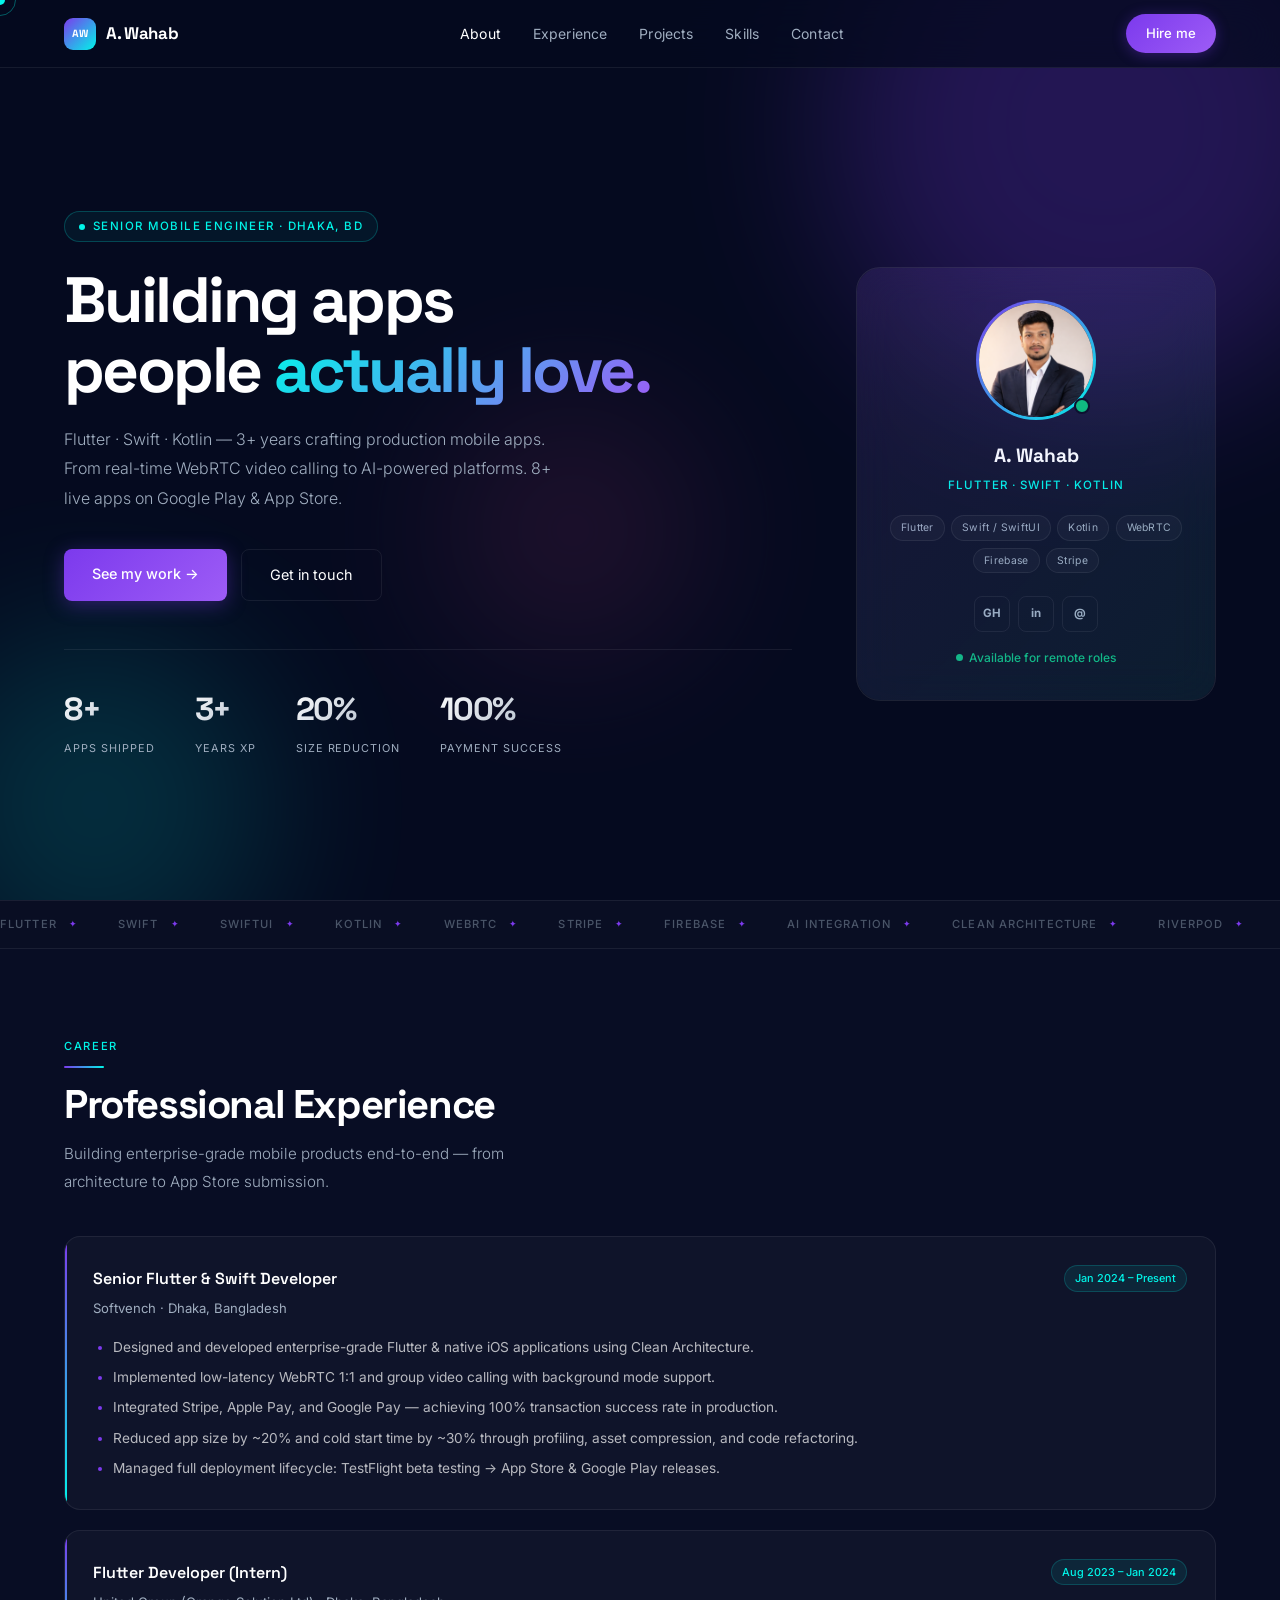
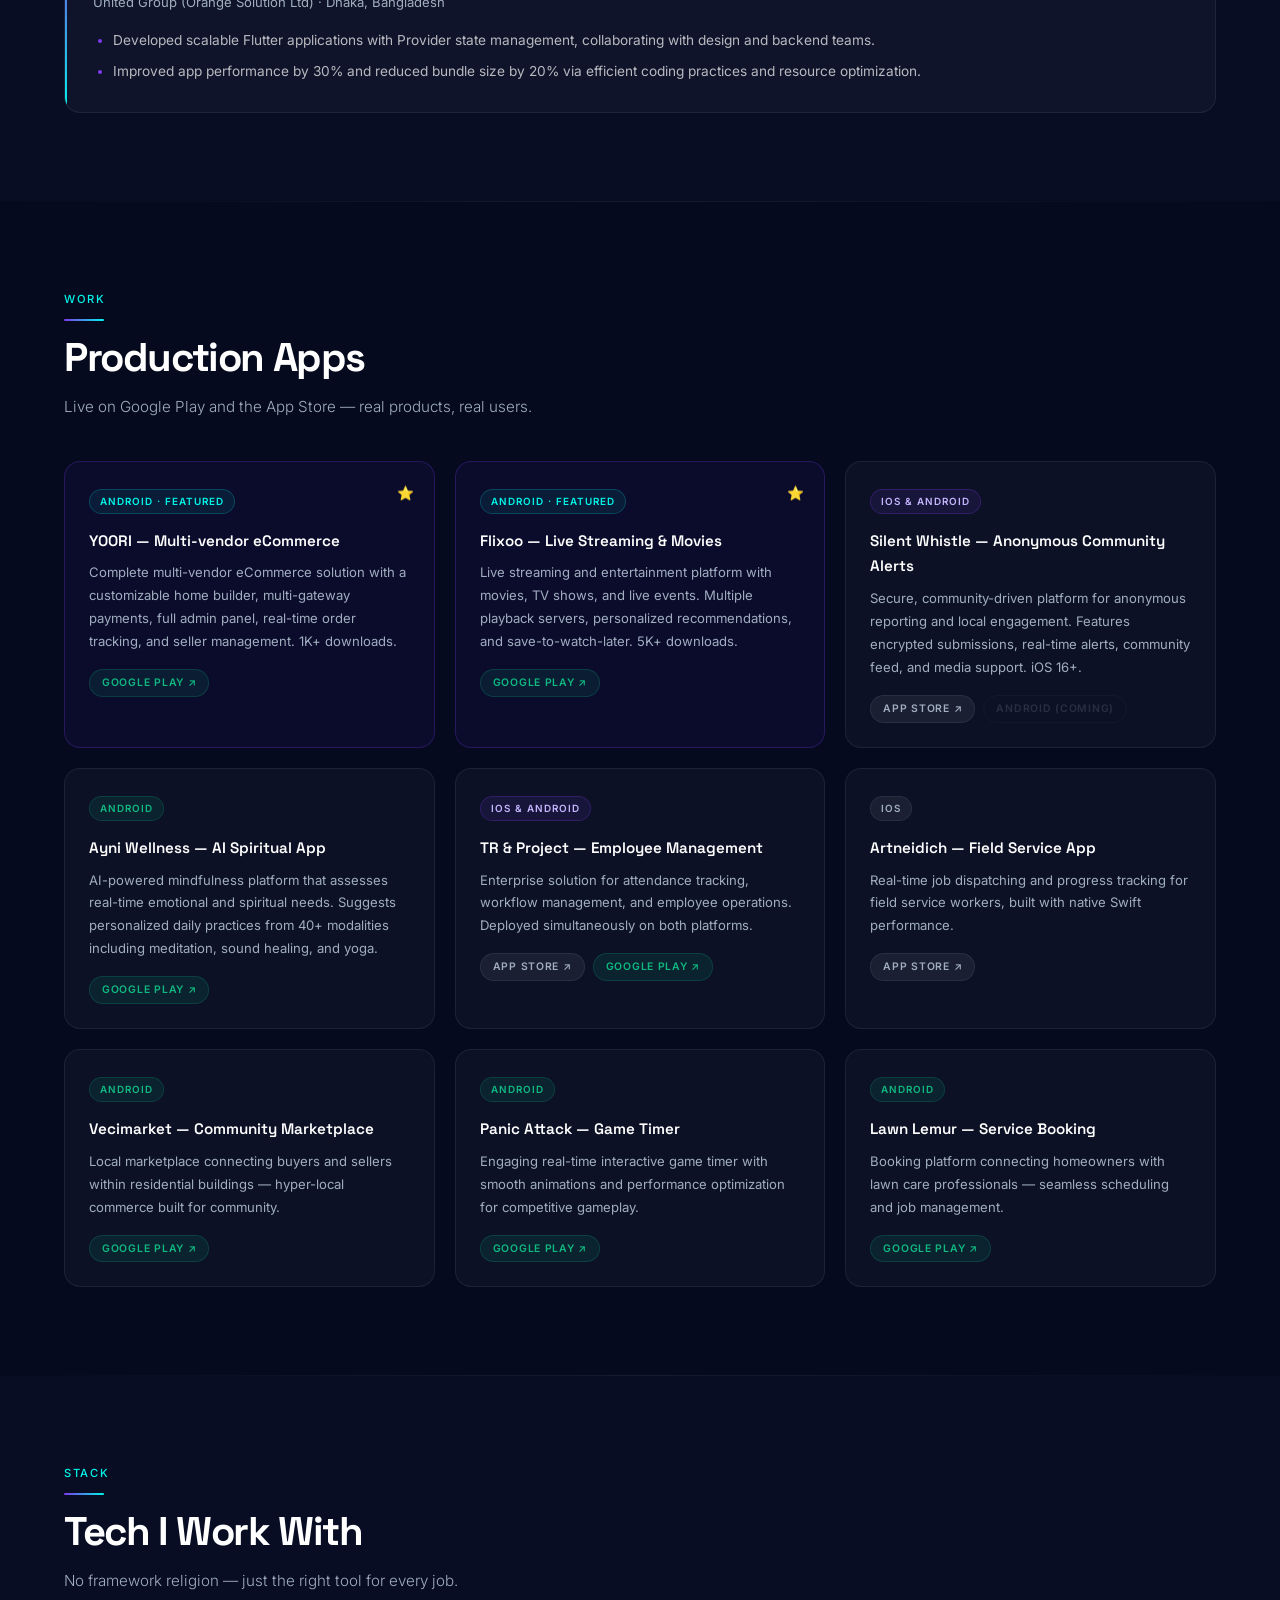
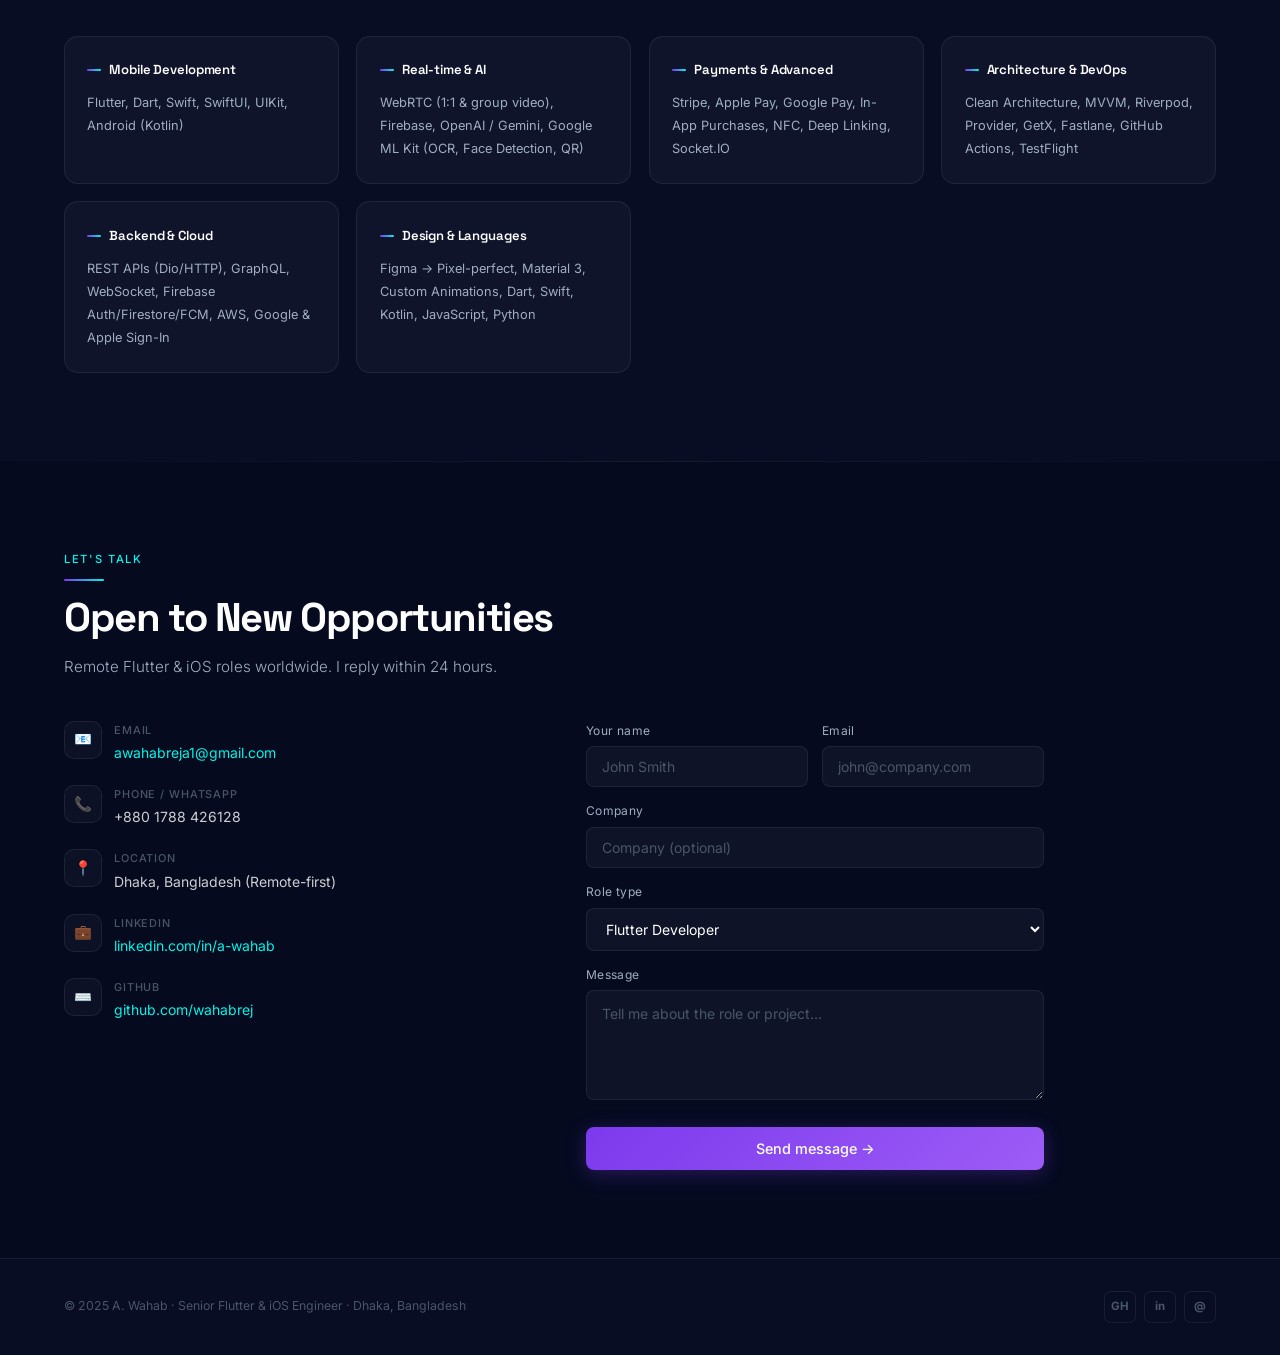
==== index.html @ 82500a36 "added the app" ====
<!DOCTYPE html>
<html lang="en">
<head>
<meta charset="UTF-8">
<meta name="viewport" content="width=device-width, initial-scale=1.0">
<title>A. Wahab — Senior Flutter & iOS Engineer</title>
<link rel="preconnect" href="https://fonts.googleapis.com">
<link rel="preconnect" href="https://fonts.gstatic.com" crossorigin>
<link href="https://fonts.googleapis.com/css2?family=Space+Grotesk:wght@300;400;500;600;700&family=Inter:wght@300;400;500;600&display=swap" rel="stylesheet">
<style>
*,*::before,*::after{box-sizing:border-box;margin:0;padding:0}
:root{
  --bg:#050A1F;
  --bg2:#080D24;
  --bg3:#0C1230;
  --violet:#7C3AED;
  --violet-l:#9D5CF6;
  --violet-ll:#C4B5FD;
  --cyan:#00F5E9;
  --cyan-d:#00C9BF;
  --pink:#EC4899;
  --white:#FFFFFF;
  --gray:#A0AEC0;
  --gray-d:#4A5568;
  --card-bg:rgba(255,255,255,0.03);
  --card-border:rgba(255,255,255,0.07);
  --display:'Space Grotesk',sans-serif;
  --body:'Inter',sans-serif;
}
html{scroll-behavior:smooth;overflow-x:hidden}
body{background:var(--bg);color:var(--white);font-family:var(--body);font-size:16px;line-height:1.7;overflow-x:hidden;cursor:none}
::-webkit-scrollbar{width:3px}
::-webkit-scrollbar-track{background:var(--bg)}
::-webkit-scrollbar-thumb{background:linear-gradient(var(--violet),var(--cyan));border-radius:3px}

/* CURSOR */
#cur{width:10px;height:10px;background:var(--cyan);border-radius:50%;position:fixed;top:0;left:0;pointer-events:none;z-index:9999;transform:translate(-50%,-50%);mix-blend-mode:screen;transition:width .3s,height .3s}
#cur-r{width:32px;height:32px;border:1px solid rgba(0,245,233,.35);border-radius:50%;position:fixed;top:0;left:0;pointer-events:none;z-index:9998;transform:translate(-50%,-50%);transition:all .15s ease-out}

/* NAV */
nav{position:fixed;top:0;left:0;right:0;z-index:900;height:68px;padding:0 5%;display:flex;align-items:center;justify-content:space-between;background:rgba(5,10,31,.75);backdrop-filter:blur(20px);border-bottom:1px solid var(--card-border);transition:all .3s}
nav.scrolled{background:rgba(5,10,31,.97);box-shadow:0 4px 30px rgba(0,0,0,.3)}
.logo{font-family:var(--display);font-weight:700;font-size:1.05rem;letter-spacing:-.02em;color:var(--white);text-decoration:none;display:flex;align-items:center;gap:10px}
.logo-mark{width:32px;height:32px;background:linear-gradient(135deg,var(--violet),var(--cyan));border-radius:9px;display:flex;align-items:center;justify-content:center;font-size:.65rem;font-weight:800;flex-shrink:0;color:#fff}
.nav-links{display:flex;gap:2rem;list-style:none}
.nav-links a{color:var(--gray);text-decoration:none;font-size:.875rem;font-weight:400;transition:color .2s;letter-spacing:.01em}
.nav-links a:hover,.nav-links a.active{color:var(--white)}
.nav-cta{padding:.5rem 1.25rem;background:linear-gradient(135deg,var(--violet),var(--violet-l));color:#fff;border-radius:100px;font-size:.825rem;font-weight:500;text-decoration:none;cursor:none;transition:all .2s;box-shadow:0 2px 14px rgba(124,58,237,.35)}
.nav-cta:hover{opacity:.9;transform:scale(1.03);box-shadow:0 4px 20px rgba(124,58,237,.5)}
.ham{display:none;flex-direction:column;gap:5px;background:none;border:none;cursor:none;padding:4px}
.ham span{width:22px;height:2px;background:var(--white);display:block;transition:all .3s}

/* MOBILE NAV */
.mob{position:fixed;inset:0;z-index:850;background:rgba(5,10,31,.98);backdrop-filter:blur(20px);display:none;flex-direction:column;align-items:center;justify-content:center;gap:2rem}
.mob.open{display:flex}
.mob a{font-family:var(--display);font-size:1.75rem;font-weight:700;color:var(--white);text-decoration:none;transition:color .2s}
.mob a:hover{color:var(--cyan)}
.mob-close{position:absolute;top:1.5rem;right:1.5rem;background:none;border:1px solid var(--card-border);border-radius:8px;width:40px;height:40px;color:var(--white);font-size:1.1rem;cursor:none;display:flex;align-items:center;justify-content:center}

/* HERO */
.hero{min-height:100vh;padding:0 5%;padding-top:68px;display:grid;grid-template-columns:1fr 360px;align-items:center;gap:4rem;position:relative;overflow:hidden}
.orb{position:absolute;border-radius:50%;filter:blur(80px);pointer-events:none}
.orb1{width:550px;height:550px;background:var(--violet);opacity:.25;top:-150px;right:-100px;animation:fl1 9s ease-in-out infinite}
.orb2{width:350px;height:350px;background:var(--cyan);opacity:.15;bottom:-80px;left:-80px;animation:fl2 11s ease-in-out infinite}
.orb3{width:250px;height:250px;background:var(--pink);opacity:.12;top:45%;left:35%;animation:fl3 13s ease-in-out infinite}
@keyframes fl1{0%,100%{transform:translate(0,0)}50%{transform:translate(-25px,25px)}}
@keyframes fl2{0%,100%{transform:translate(0,0)}50%{transform:translate(35px,-35px)}}
@keyframes fl3{0%,100%{transform:translate(0,0)}50%{transform:translate(-18px,18px)}}
.hero-txt{position:relative;z-index:1}
.eyebrow{display:inline-flex;align-items:center;gap:8px;font-size:.72rem;font-weight:500;letter-spacing:.12em;text-transform:uppercase;color:var(--cyan);padding:5px 14px;border:1px solid rgba(0,245,233,.22);border-radius:100px;background:rgba(0,245,233,.05);margin-bottom:1.5rem}
.eyebrow::before{content:'';width:6px;height:6px;background:var(--cyan);border-radius:50%;animation:pd 2.2s infinite}
@keyframes pd{0%,100%{box-shadow:0 0 0 0 rgba(0,245,233,.45)}50%{box-shadow:0 0 0 6px rgba(0,245,233,0)}}
h1{font-family:var(--display);font-size:clamp(2.4rem,5vw,4rem);font-weight:700;line-height:1.08;letter-spacing:-.04em;margin-bottom:1.25rem}
.gr{background:linear-gradient(135deg,var(--cyan),var(--violet-l));-webkit-background-clip:text;-webkit-text-fill-color:transparent;background-clip:text}
.hero-sub{font-size:1rem;color:var(--gray);max-width:500px;margin-bottom:2.25rem;font-weight:300;line-height:1.85}
.hero-btns{display:flex;gap:.875rem;flex-wrap:wrap}
.btn-p{padding:.8rem 1.75rem;background:linear-gradient(135deg,var(--violet),var(--violet-l));color:#fff;border-radius:8px;font-size:.9rem;font-weight:500;text-decoration:none;cursor:none;transition:all .2s;box-shadow:0 4px 20px rgba(124,58,237,.35);font-family:var(--body)}
.btn-p:hover{transform:translateY(-2px);box-shadow:0 8px 32px rgba(124,58,237,.5)}
.btn-o{padding:.8rem 1.75rem;background:transparent;color:var(--white);border:1px solid var(--card-border);border-radius:8px;font-size:.9rem;font-weight:400;text-decoration:none;cursor:none;transition:all .2s;font-family:var(--body)}
.btn-o:hover{border-color:rgba(255,255,255,.3);background:rgba(255,255,255,.04)}
.stats{display:flex;gap:2.5rem;margin-top:3rem;padding-top:2rem;border-top:1px solid var(--card-border)}
.stat-n{font-family:var(--display);font-size:2rem;font-weight:700;letter-spacing:-.04em;background:linear-gradient(135deg,var(--white),var(--gray));-webkit-background-clip:text;-webkit-text-fill-color:transparent;background-clip:text}
.stat-l{font-size:.68rem;color:var(--gray);text-transform:uppercase;letter-spacing:.09em;margin-top:2px}

/* PROFILE CARD */
.pcard{position:relative;z-index:1;border:1px solid var(--card-border);border-radius:24px;padding:2rem;text-align:center;background:rgba(255,255,255,.03);backdrop-filter:blur(20px)}
.pcard::before{content:'';position:absolute;inset:0;border-radius:24px;background:linear-gradient(135deg,rgba(124,58,237,.1),rgba(0,245,233,.05));pointer-events:none}
.avatar-wrap{position:relative;width:120px;height:120px;margin:0 auto 1.25rem}
.avatar{width:120px;height:120px;border-radius:50%;object-fit:cover;display:block;border:3px solid transparent;background:linear-gradient(var(--bg3),var(--bg3)) padding-box,linear-gradient(135deg,var(--violet),var(--cyan)) border-box}
.avail-ring{position:absolute;bottom:6px;right:6px;width:16px;height:16px;background:#10B981;border-radius:50%;border:2px solid var(--bg3)}
.pcard-name{font-family:var(--display);font-size:1.2rem;font-weight:700;margin-bottom:.2rem}
.pcard-role{font-size:.72rem;color:var(--cyan);letter-spacing:.09em;text-transform:uppercase;font-weight:500;margin-bottom:1.25rem}
.badges{display:flex;flex-wrap:wrap;gap:.4rem;justify-content:center;margin-bottom:1.4rem}
.badge{font-size:.65rem;padding:3px 10px;border:1px solid var(--card-border);border-radius:100px;color:var(--gray);background:rgba(255,255,255,.03);letter-spacing:.03em}
.pcard-links{display:flex;gap:.5rem;justify-content:center}
.pcard-link{width:36px;height:36px;border:1px solid var(--card-border);border-radius:8px;display:flex;align-items:center;justify-content:center;text-decoration:none;color:var(--gray);font-size:.72rem;font-weight:700;transition:all .2s;cursor:none}
.pcard-link:hover{border-color:var(--violet);color:var(--white);background:rgba(124,58,237,.15)}
.avail-txt{font-size:.75rem;color:#10B981;margin-top:1rem;display:flex;align-items:center;justify-content:center;gap:6px;font-weight:500}

/* MARQUEE */
.mq-wrap{overflow:hidden;border-top:1px solid var(--card-border);border-bottom:1px solid var(--card-border);padding:.875rem 0;background:rgba(255,255,255,.015)}
.mq-track{display:flex;gap:2.5rem;animation:mq 30s linear infinite;width:max-content}
.mq-track:hover{animation-play-state:paused}
@keyframes mq{from{transform:translateX(0)}to{transform:translateX(-50%)}}
.mq-item{white-space:nowrap;font-size:.7rem;letter-spacing:.1em;text-transform:uppercase;color:var(--gray-d);display:flex;align-items:center;gap:.75rem;font-weight:500}
.mq-item::after{content:'✦';color:var(--violet);font-size:.55rem}

/* SECTIONS */
section{padding:5.5rem 5%}
.s-alt{background:var(--bg2)}
.s-eye{font-size:.7rem;letter-spacing:.15em;text-transform:uppercase;color:var(--cyan);margin-bottom:.625rem;font-weight:500}
.g-line{width:40px;height:2px;background:linear-gradient(90deg,var(--violet),var(--cyan));border-radius:100px;margin-bottom:.875rem}
h2{font-family:var(--display);font-size:clamp(1.7rem,3.5vw,2.5rem);font-weight:700;letter-spacing:-.035em;line-height:1.15;margin-bottom:.75rem}
.s-sub{font-size:.95rem;color:var(--gray);max-width:520px;font-weight:300;line-height:1.85;margin-bottom:2.5rem}
.divider{height:1px;background:linear-gradient(90deg,transparent,var(--card-border),transparent)}

/* EXPERIENCE */
.exp-list{display:flex;flex-direction:column;gap:1.25rem}
.exp{border:1px solid var(--card-border);border-radius:16px;padding:1.75rem;background:var(--card-bg);position:relative;overflow:hidden;transition:border-color .3s,background .3s}
.exp::before{content:'';position:absolute;left:0;top:0;bottom:0;width:2px;background:linear-gradient(180deg,var(--violet),var(--cyan))}
.exp:hover{border-color:rgba(124,58,237,.35);background:rgba(124,58,237,.04)}
.exp-head{display:flex;justify-content:space-between;align-items:flex-start;flex-wrap:wrap;gap:.5rem;margin-bottom:.3rem}
.exp-title{font-family:var(--display);font-size:1rem;font-weight:600}
.exp-date{font-size:.68rem;color:var(--cyan);background:rgba(0,245,233,.08);padding:3px 10px;border-radius:100px;white-space:nowrap;font-weight:500;border:1px solid rgba(0,245,233,.18)}
.exp-co{font-size:.82rem;color:var(--gray);margin-bottom:1rem;font-weight:400}
.exp ul{padding-left:1.25rem;display:flex;flex-direction:column;gap:.4rem}
.exp li{font-size:.855rem;color:rgba(255,255,255,.7);line-height:1.75}
.exp li::marker{color:var(--violet)}

/* PROJECTS */
.proj-grid{display:grid;grid-template-columns:repeat(auto-fit,minmax(290px,1fr));gap:1.25rem}
.proj{border:1px solid var(--card-border);border-radius:16px;padding:1.5rem;background:var(--card-bg);transition:all .25s;position:relative;cursor:none}
.proj:hover{border-color:rgba(124,58,237,.4);transform:translateY(-3px);background:rgba(124,58,237,.05);box-shadow:0 8px 32px rgba(124,58,237,.15)}
.proj.feat{border-color:rgba(124,58,237,.25);background:rgba(124,58,237,.06)}
.feat-star{position:absolute;top:1.25rem;right:1.25rem;font-size:.85rem}
.pbadge{font-size:.62rem;letter-spacing:.1em;text-transform:uppercase;padding:3px 10px;border-radius:100px;display:inline-block;margin-bottom:.875rem;font-weight:600}
.pb-a{background:rgba(16,185,129,.1);color:#10B981;border:1px solid rgba(16,185,129,.2)}
.pb-i{background:rgba(255,255,255,.06);color:var(--gray);border:1px solid var(--card-border)}
.pb-c{background:rgba(124,58,237,.1);color:var(--violet-ll);border:1px solid rgba(124,58,237,.25)}
.pb-f{background:rgba(0,245,233,.07);color:var(--cyan);border:1px solid rgba(0,245,233,.2)}
.proj-name{font-family:var(--display);font-size:.95rem;font-weight:600;margin-bottom:.5rem}
.proj-desc{font-size:.82rem;color:var(--gray);line-height:1.75;margin-bottom:1rem}
.proj-links{display:flex;gap:.5rem;flex-wrap:wrap}
.plink{font-size:.65rem;letter-spacing:.07em;text-transform:uppercase;font-weight:600;padding:4px 12px;border-radius:100px;text-decoration:none;transition:all .2s;cursor:none}
.pl-play{background:rgba(16,185,129,.1);color:#10B981;border:1px solid rgba(16,185,129,.2)}
.pl-play:hover{background:#10B981;color:#fff}
.pl-ios{background:rgba(255,255,255,.06);color:var(--gray);border:1px solid var(--card-border)}
.pl-ios:hover{background:rgba(255,255,255,.15);color:var(--white)}
.pl-soon{opacity:.45;cursor:not-allowed;border:1px solid var(--card-border);color:var(--gray-d)}

/* SKILLS */
.skills-grid{display:grid;grid-template-columns:repeat(auto-fit,minmax(240px,1fr));gap:1.1rem}
.skill-cat{border:1px solid var(--card-border);border-radius:14px;padding:1.4rem;background:var(--card-bg);transition:all .25s}
.skill-cat:hover{border-color:rgba(0,245,233,.25);background:rgba(0,245,233,.03)}
.skill-cat h4{font-family:var(--display);font-size:.82rem;font-weight:600;margin-bottom:.625rem;color:var(--white);display:flex;align-items:center;gap:.5rem;letter-spacing:-.01em}
.skill-cat h4::before{content:'';width:14px;height:2px;background:linear-gradient(90deg,var(--violet),var(--cyan));border-radius:2px;flex-shrink:0}
.skill-cat p{font-size:.8rem;color:var(--gray);line-height:1.8}

/* CONTACT */
.contact-grid{display:grid;grid-template-columns:1fr 1fr;gap:4rem;max-width:980px}
.c-det{display:flex;align-items:flex-start;gap:12px;margin-bottom:1.25rem}
.c-icon{width:38px;height:38px;border:1px solid var(--card-border);border-radius:10px;display:flex;align-items:center;justify-content:center;font-size:.9rem;flex-shrink:0;background:rgba(255,255,255,.03)}
.c-label{font-size:.68rem;color:var(--gray-d);text-transform:uppercase;letter-spacing:.08em;font-weight:500}
.c-val{font-size:.875rem;margin-top:2px;color:rgba(255,255,255,.8)}
.c-val a{color:var(--cyan);text-decoration:none;font-weight:400;transition:color .2s}
.c-val a:hover{color:var(--white)}
form{display:flex;flex-direction:column;gap:.875rem}
.f-row{display:grid;grid-template-columns:1fr 1fr;gap:.875rem}
label{font-size:.75rem;color:var(--gray);letter-spacing:.03em;display:block;margin-bottom:5px;font-weight:400}
input,textarea,select{width:100%;background:rgba(255,255,255,.04);border:1px solid var(--card-border);border-radius:8px;padding:.7rem .95rem;color:var(--white);font-family:var(--body);font-size:.875rem;outline:none;transition:border-color .2s,background .2s}
input:focus,textarea:focus,select:focus{border-color:var(--violet);background:rgba(124,58,237,.07)}
input::placeholder,textarea::placeholder{color:var(--gray-d)}
select option{background:#0C1230;color:var(--white)}
textarea{resize:vertical;min-height:110px;line-height:1.6}
.btn-sub{padding:.825rem;background:linear-gradient(135deg,var(--violet),var(--violet-l));color:#fff;border:none;border-radius:8px;font-size:.9rem;font-weight:500;font-family:var(--body);cursor:none;transition:all .2s;margin-top:.25rem;box-shadow:0 4px 20px rgba(124,58,237,.3)}
.btn-sub:hover{transform:translateY(-2px);box-shadow:0 8px 30px rgba(124,58,237,.5)}

/* FOOTER */
footer{border-top:1px solid var(--card-border);padding:2rem 5%;display:flex;justify-content:space-between;align-items:center;flex-wrap:wrap;gap:1rem;background:var(--bg2)}
footer p{font-size:.77rem;color:var(--gray-d)}
.foot-links{display:flex;gap:.5rem}
.foot-link{width:32px;height:32px;border:1px solid var(--card-border);border-radius:7px;display:flex;align-items:center;justify-content:center;text-decoration:none;color:var(--gray-d);font-size:.72rem;font-weight:700;transition:all .2s;cursor:none}
.foot-link:hover{border-color:var(--violet);color:var(--white);background:rgba(124,58,237,.15)}

/* REVEAL */
.reveal{opacity:0;transform:translateY(22px);transition:opacity .65s cubic-bezier(.22,1,.36,1),transform .65s cubic-bezier(.22,1,.36,1)}
.reveal.on{opacity:1;transform:none}
.d1{transition-delay:.08s}.d2{transition-delay:.16s}.d3{transition-delay:.24s}.d4{transition-delay:.32s}.d5{transition-delay:.4s}

/* RESPONSIVE */
@media(max-width:900px){
  .hero{grid-template-columns:1fr;padding-top:90px}
  .pcard{max-width:320px}
  .contact-grid{grid-template-columns:1fr}
  .f-row{grid-template-columns:1fr}
  .stats{flex-wrap:wrap;gap:1.75rem}
}
@media(max-width:640px){
  .nav-links,.nav-cta{display:none}
  .ham{display:flex}
  footer{flex-direction:column;text-align:center}
  #cur,#cur-r{display:none}
  body{cursor:auto}
  a,button{cursor:pointer}
}
</style>
</head>
<body>

<div id="cur"></div>
<div id="cur-r"></div>

<!-- MOBILE -->
<div class="mob" id="mob">
  <button class="mob-close" onclick="closeMob()">✕</button>
  <a href="#about" onclick="closeMob()">About</a>
  <a href="#experience" onclick="closeMob()">Experience</a>
  <a href="#projects" onclick="closeMob()">Projects</a>
  <a href="#skills" onclick="closeMob()">Skills</a>
  <a href="#contact" onclick="closeMob()">Contact</a>
</div>

<!-- NAV -->
<nav id="nav">
  <a href="#" class="logo">
    <div class="logo-mark">AW</div>
    A. Wahab
  </a>
  <ul class="nav-links">
    <li><a href="#about">About</a></li>
    <li><a href="#experience">Experience</a></li>
    <li><a href="#projects">Projects</a></li>
    <li><a href="#skills">Skills</a></li>
    <li><a href="#contact">Contact</a></li>
  </ul>
  <a href="mailto:awahabreja1@gmail.com" class="nav-cta">Hire me</a>
  <button class="ham" onclick="openMob()" aria-label="Menu"><span></span><span></span><span></span></button>
</nav>

<!-- HERO -->
<section class="hero" id="about">
  <div class="orb orb1"></div>
  <div class="orb orb2"></div>
  <div class="orb orb3"></div>

  <div class="hero-txt">
    <div class="eyebrow reveal">Senior Mobile Engineer · Dhaka, BD</div>
    <h1 class="reveal d1">
      Building apps<br>people <span class="gr">actually love.</span>
    </h1>
    <p class="hero-sub reveal d2">
      Flutter · Swift · Kotlin — 3+ years crafting production mobile apps. From real-time WebRTC video calling to AI-powered platforms. 8+ live apps on Google Play & App Store.
    </p>
    <div class="hero-btns reveal d3">
      <a href="#projects" class="btn-p">See my work →</a>
      <a href="mailto:awahabreja1@gmail.com" class="btn-o">Get in touch</a>
    </div>
    <div class="stats reveal d4">
      <div><div class="stat-n" data-count="8" data-suffix="+">8+</div><div class="stat-l">Apps shipped</div></div>
      <div><div class="stat-n" data-count="3" data-suffix="+">3+</div><div class="stat-l">Years XP</div></div>
      <div><div class="stat-n" data-count="20" data-suffix="%">20%</div><div class="stat-l">Size reduction</div></div>
      <div><div class="stat-n" data-count="100" data-suffix="%">100%</div><div class="stat-l">Payment success</div></div>
    </div>
  </div>

  <div class="pcard reveal d2">
    <div class="avatar-wrap">
      <img src="Majid.jpg" alt="A. Wahab" class="avatar" onerror="this.style.display='none';this.nextElementSibling.style.display='flex'">
      <div style="display:none;width:120px;height:120px;border-radius:50%;background:linear-gradient(135deg,var(--violet),var(--cyan));align-items:center;justify-content:center;font-family:var(--display);font-size:2rem;font-weight:700">AW</div>
      <div class="avail-ring"></div>
    </div>
    <div class="pcard-name">A. Wahab</div>
    <div class="pcard-role">Flutter · Swift · Kotlin</div>
    <div class="badges">
      <span class="badge">Flutter</span>
      <span class="badge">Swift / SwiftUI</span>
      <span class="badge">Kotlin</span>
      <span class="badge">WebRTC</span>
      <span class="badge">Firebase</span>
      <span class="badge">Stripe</span>
    </div>
    <div class="pcard-links">
      <a href="https://github.com/wahabrej" target="_blank" class="pcard-link">GH</a>
      <a href="https://www.linkedin.com/in/a-wahab-539b5a226/" target="_blank" class="pcard-link">in</a>
      <a href="mailto:awahabreja1@gmail.com" class="pcard-link">@</a>
    </div>
    <div class="avail-txt">
      <span style="width:7px;height:7px;background:#10B981;border-radius:50%;display:inline-block;animation:pd 2s infinite"></span>
      Available for remote roles
    </div>
  </div>
</section>

<!-- MARQUEE -->
<div class="mq-wrap">
  <div class="mq-track">
    <div class="mq-item">Flutter</div><div class="mq-item">Swift</div>
    <div class="mq-item">SwiftUI</div><div class="mq-item">Kotlin</div>
    <div class="mq-item">WebRTC</div><div class="mq-item">Stripe</div>
    <div class="mq-item">Firebase</div><div class="mq-item">AI Integration</div>
    <div class="mq-item">Clean Architecture</div><div class="mq-item">Riverpod</div>
    <div class="mq-item">Apple Pay</div><div class="mq-item">Google Pay</div>
    <div class="mq-item">Fastlane</div><div class="mq-item">App Store Connect</div>
    <div class="mq-item">Flutter</div><div class="mq-item">Swift</div>
    <div class="mq-item">SwiftUI</div><div class="mq-item">Kotlin</div>
    <div class="mq-item">WebRTC</div><div class="mq-item">Stripe</div>
    <div class="mq-item">Firebase</div><div class="mq-item">AI Integration</div>
    <div class="mq-item">Clean Architecture</div><div class="mq-item">Riverpod</div>
    <div class="mq-item">Apple Pay</div><div class="mq-item">Google Pay</div>
    <div class="mq-item">Fastlane</div><div class="mq-item">App Store Connect</div>
  </div>
</div>

<!-- EXPERIENCE -->
<section id="experience" class="s-alt">
  <div class="s-eye reveal">Career</div>
  <div class="g-line reveal"></div>
  <h2 class="reveal">Professional Experience</h2>
  <p class="s-sub reveal d1">Building enterprise-grade mobile products end-to-end — from architecture to App Store submission.</p>
  <div class="exp-list">
    <div class="exp reveal d1">
      <div class="exp-head">
        <div class="exp-title">Senior Flutter & Swift Developer</div>
        <span class="exp-date">Jan 2024 – Present</span>
      </div>
      <div class="exp-co">Softvench · Dhaka, Bangladesh</div>
      <ul>
        <li>Designed and developed enterprise-grade Flutter & native iOS applications using Clean Architecture.</li>
        <li>Implemented low-latency WebRTC 1:1 and group video calling with background mode support.</li>
        <li>Integrated Stripe, Apple Pay, and Google Pay — achieving 100% transaction success rate in production.</li>
        <li>Reduced app size by ~20% and cold start time by ~30% through profiling, asset compression, and code refactoring.</li>
        <li>Managed full deployment lifecycle: TestFlight beta testing → App Store & Google Play releases.</li>
      </ul>
    </div>
    <div class="exp reveal d2">
      <div class="exp-head">
        <div class="exp-title">Flutter Developer (Intern)</div>
        <span class="exp-date">Aug 2023 – Jan 2024</span>
      </div>
      <div class="exp-co">United Group (Orange Solution Ltd) · Dhaka, Bangladesh</div>
      <ul>
        <li>Developed scalable Flutter applications with Provider state management, collaborating with design and backend teams.</li>
        <li>Improved app performance by 30% and reduced bundle size by 20% via efficient coding practices and resource optimization.</li>
      </ul>
    </div>
  </div>
</section>

<div class="divider"></div>

<!-- PROJECTS -->
<section id="projects">
  <div class="s-eye reveal">Work</div>
  <div class="g-line reveal"></div>
  <h2 class="reveal">Production Apps</h2>
  <p class="s-sub reveal d1">Live on Google Play and the App Store — real products, real users.</p>
  <div class="proj-grid">

    <div class="proj feat reveal d1">
      <span class="feat-star">⭐</span>
      <div class="pbadge pb-f">Android · Featured</div>
      <div class="proj-name">YOORI — Multi-vendor eCommerce</div>
      <p class="proj-desc">Complete multi-vendor eCommerce solution with a customizable home builder, multi-gateway payments, full admin panel, real-time order tracking, and seller management. 1K+ downloads.</p>
      <div class="proj-links">
        <a href="https://play.google.com/store/apps/details?id=com.spagreen.yoori" target="_blank" class="plink pl-play">Google Play ↗</a>
      </div>
    </div>

    <div class="proj feat reveal d2">
      <span class="feat-star">⭐</span>
      <div class="pbadge pb-f">Android · Featured</div>
      <div class="proj-name">Flixoo — Live Streaming & Movies</div>
      <p class="proj-desc">Live streaming and entertainment platform with movies, TV shows, and live events. Multiple playback servers, personalized recommendations, and save-to-watch-later. 5K+ downloads.</p>
      <div class="proj-links">
        <a href="https://play.google.com/store/apps/details?id=com.spagreen.flixoo" target="_blank" class="plink pl-play">Google Play ↗</a>
      </div>
    </div>

    <div class="proj reveal d3">
      <div class="pbadge pb-c">iOS & Android</div>
      <div class="proj-name">Silent Whistle — Anonymous Community Alerts</div>
      <p class="proj-desc">Secure, community-driven platform for anonymous reporting and local engagement. Features encrypted submissions, real-time alerts, community feed, and media support. iOS 16+.</p>
      <div class="proj-links">
        <a href="https://apps.apple.com/us/app/silent-whistle/id6761802135" target="_blank" class="plink pl-ios">App Store ↗</a>
        <span class="plink pl-soon">Android (coming)</span>
      </div>
    </div>

    <div class="proj reveal d1">
      <div class="pbadge pb-a">Android</div>
      <div class="proj-name">Ayni Wellness — AI Spiritual App</div>
      <p class="proj-desc">AI-powered mindfulness platform that assesses real-time emotional and spiritual needs. Suggests personalized daily practices from 40+ modalities including meditation, sound healing, and yoga.</p>
      <div class="proj-links">
        <a href="https://play.google.com/store/apps/details?id=com.ayniwellness.ayni_wellness" target="_blank" class="plink pl-play">Google Play ↗</a>
      </div>
    </div>

    <div class="proj reveal d2">
      <div class="pbadge pb-c">iOS & Android</div>
      <div class="proj-name">TR & Project — Employee Management</div>
      <p class="proj-desc">Enterprise solution for attendance tracking, workflow management, and employee operations. Deployed simultaneously on both platforms.</p>
      <div class="proj-links">
        <a href="https://apps.apple.com/us/app/tr-and-project/id6752683218" target="_blank" class="plink pl-ios">App Store ↗</a>
        <a href="https://play.google.com/store/apps/details?id=com.cdcg.trandproject" target="_blank" class="plink pl-play">Google Play ↗</a>
      </div>
    </div>

    <div class="proj reveal d3">
      <div class="pbadge pb-i">iOS</div>
      <div class="proj-name">Artneidich — Field Service App</div>
      <p class="proj-desc">Real-time job dispatching and progress tracking for field service workers, built with native Swift performance.</p>
      <div class="proj-links">
        <a href="https://apps.apple.com/us/app/artneidich-app/id6747304613" target="_blank" class="plink pl-ios">App Store ↗</a>
      </div>
    </div>

    <div class="proj reveal d1">
      <div class="pbadge pb-a">Android</div>
      <div class="proj-name">Vecimarket — Community Marketplace</div>
      <p class="proj-desc">Local marketplace connecting buyers and sellers within residential buildings — hyper-local commerce built for community.</p>
      <div class="proj-links">
        <a href="https://play.google.com/store/apps/details?id=com.vecimarket.app" target="_blank" class="plink pl-play">Google Play ↗</a>
      </div>
    </div>

    <div class="proj reveal d2">
      <div class="pbadge pb-a">Android</div>
      <div class="proj-name">Panic Attack — Game Timer</div>
      <p class="proj-desc">Engaging real-time interactive game timer with smooth animations and performance optimization for competitive gameplay.</p>
      <div class="proj-links">
        <a href="https://play.google.com/store/apps/details?id=com.bbs.panic_attack" target="_blank" class="plink pl-play">Google Play ↗</a>
      </div>
    </div>

    <div class="proj reveal d3">
      <div class="pbadge pb-a">Android</div>
      <div class="proj-name">Lawn Lemur — Service Booking</div>
      <p class="proj-desc">Booking platform connecting homeowners with lawn care professionals — seamless scheduling and job management.</p>
      <div class="proj-links">
        <a href="https://play.google.com/store/apps/details?id=com.adamlyttle.mowbius" target="_blank" class="plink pl-play">Google Play ↗</a>
      </div>
    </div>

  </div>
</section>

<div class="divider"></div>

<!-- SKILLS -->
<section id="skills" class="s-alt">
  <div class="s-eye reveal">Stack</div>
  <div class="g-line reveal"></div>
  <h2 class="reveal">Tech I Work With</h2>
  <p class="s-sub reveal d1">No framework religion — just the right tool for every job.</p>
  <div class="skills-grid">
    <div class="skill-cat reveal d1">
      <h4>Mobile Development</h4>
      <p>Flutter, Dart, Swift, SwiftUI, UIKit, Android (Kotlin)</p>
    </div>
    <div class="skill-cat reveal d2">
      <h4>Real-time & AI</h4>
      <p>WebRTC (1:1 & group video), Firebase, OpenAI / Gemini, Google ML Kit (OCR, Face Detection, QR)</p>
    </div>
    <div class="skill-cat reveal d3">
      <h4>Payments & Advanced</h4>
      <p>Stripe, Apple Pay, Google Pay, In-App Purchases, NFC, Deep Linking, Socket.IO</p>
    </div>
    <div class="skill-cat reveal d4">
      <h4>Architecture & DevOps</h4>
      <p>Clean Architecture, MVVM, Riverpod, Provider, GetX, Fastlane, GitHub Actions, TestFlight</p>
    </div>
    <div class="skill-cat reveal d1">
      <h4>Backend & Cloud</h4>
      <p>REST APIs (Dio/HTTP), GraphQL, WebSocket, Firebase Auth/Firestore/FCM, AWS, Google & Apple Sign-In</p>
    </div>
    <div class="skill-cat reveal d2">
      <h4>Design & Languages</h4>
      <p>Figma → Pixel-perfect, Material 3, Custom Animations, Dart, Swift, Kotlin, JavaScript, Python</p>
    </div>
  </div>
</section>

<div class="divider"></div>

<!-- CONTACT -->
<section id="contact">
  <div class="s-eye reveal">Let's talk</div>
  <div class="g-line reveal"></div>
  <h2 class="reveal">Open to New Opportunities</h2>
  <p class="s-sub reveal d1">Remote Flutter & iOS roles worldwide. I reply within 24 hours.</p>
  <div class="contact-grid">
    <div>
      <div class="c-det reveal d1">
        <div class="c-icon">📧</div>
        <div><div class="c-label">Email</div><div class="c-val"><a href="mailto:awahabreja1@gmail.com">awahabreja1@gmail.com</a></div></div>
      </div>
      <div class="c-det reveal d2">
        <div class="c-icon">📞</div>
        <div><div class="c-label">Phone / WhatsApp</div><div class="c-val">+880 1788 426128</div></div>
      </div>
      <div class="c-det reveal d3">
        <div class="c-icon">📍</div>
        <div><div class="c-label">Location</div><div class="c-val">Dhaka, Bangladesh (Remote-first)</div></div>
      </div>
      <div class="c-det reveal d4">
        <div class="c-icon">💼</div>
        <div><div class="c-label">LinkedIn</div><div class="c-val"><a href="https://www.linkedin.com/in/a-wahab-539b5a226/" target="_blank">linkedin.com/in/a-wahab</a></div></div>
      </div>
      <div class="c-det reveal d5">
        <div class="c-icon">⌨️</div>
        <div><div class="c-label">GitHub</div><div class="c-val"><a href="https://github.com/wahabrej" target="_blank">github.com/wahabrej</a></div></div>
      </div>
    </div>
    <form onsubmit="handleForm(event)" class="reveal d2">
      <div class="f-row">
        <div><label>Your name</label><input type="text" placeholder="John Smith"></div>
        <div><label>Email</label><input type="email" placeholder="john@company.com"></div>
      </div>
      <div><label>Company</label><input type="text" placeholder="Company (optional)"></div>
      <div>
        <label>Role type</label>
        <select>
          <option>Flutter Developer</option>
          <option>iOS Developer</option>
          <option>Flutter & iOS</option>
          <option>Android Developer</option>
          <option>Full-time Remote</option>
          <option>Contract / Freelance</option>
        </select>
      </div>
      <div><label>Message</label><textarea placeholder="Tell me about the role or project..."></textarea></div>
      <button class="btn-sub" type="submit" id="submitBtn">Send message →</button>
    </form>
  </div>
</section>

<footer>
  <p>© 2025 A. Wahab · Senior Flutter & iOS Engineer · Dhaka, Bangladesh</p>
  <div class="foot-links">
    <a href="https://github.com/wahabrej" target="_blank" class="foot-link">GH</a>
    <a href="https://www.linkedin.com/in/a-wahab-539b5a226/" target="_blank" class="foot-link">in</a>
    <a href="mailto:awahabreja1@gmail.com" class="foot-link">@</a>
  </div>
</footer>

<script>
// CURSOR
const cur=document.getElementById('cur'),cr=document.getElementById('cur-r');
let mx=0,my=0,rx=0,ry=0;
document.addEventListener('mousemove',e=>{mx=e.clientX;my=e.clientY;cur.style.left=mx+'px';cur.style.top=my+'px'});
(function loop(){rx+=(mx-rx)*0.13;ry+=(my-ry)*0.13;cr.style.left=rx+'px';cr.style.top=ry+'px';requestAnimationFrame(loop)})();
document.querySelectorAll('a,button,input,select,textarea,.proj,.skill-cat,.exp').forEach(el=>{
  el.addEventListener('mouseenter',()=>{cur.style.width='18px';cur.style.height='18px';cr.style.width='46px';cr.style.height='46px';cr.style.borderColor='rgba(124,58,237,.5)'});
  el.addEventListener('mouseleave',()=>{cur.style.width='10px';cur.style.height='10px';cr.style.width='32px';cr.style.height='32px';cr.style.borderColor='rgba(0,245,233,.35)'});
});

// NAV SCROLL + ACTIVE
const nav=document.getElementById('nav');
const secs=document.querySelectorAll('section[id]');
const links=document.querySelectorAll('.nav-links a');
window.addEventListener('scroll',()=>{
  nav.classList.toggle('scrolled',scrollY>50);
  let cur='';
  secs.forEach(s=>{if(scrollY>=s.offsetTop-130)cur=s.id});
  links.forEach(l=>l.classList.toggle('active',l.getAttribute('href')==='#'+cur));
});

// MOBILE
function openMob(){document.getElementById('mob').classList.add('open')}
function closeMob(){document.getElementById('mob').classList.remove('open')}

// REVEAL
const io=new IntersectionObserver(entries=>{
  entries.forEach(e=>{if(e.isIntersecting){e.target.classList.add('on');io.unobserve(e.target)}})
},{threshold:.1});
document.querySelectorAll('.reveal').forEach(el=>io.observe(el));

// FORM
function handleForm(e){
  e.preventDefault();
  const btn=document.getElementById('submitBtn');
  btn.textContent='Sending…';btn.style.opacity='.7';
  setTimeout(()=>{
    btn.textContent="Sent! I'll reply within 24h ✓";
    btn.style.background='linear-gradient(135deg,#059669,#10B981)';
    btn.style.opacity='1';
  },1200);
}
</script>
</body>
</html>
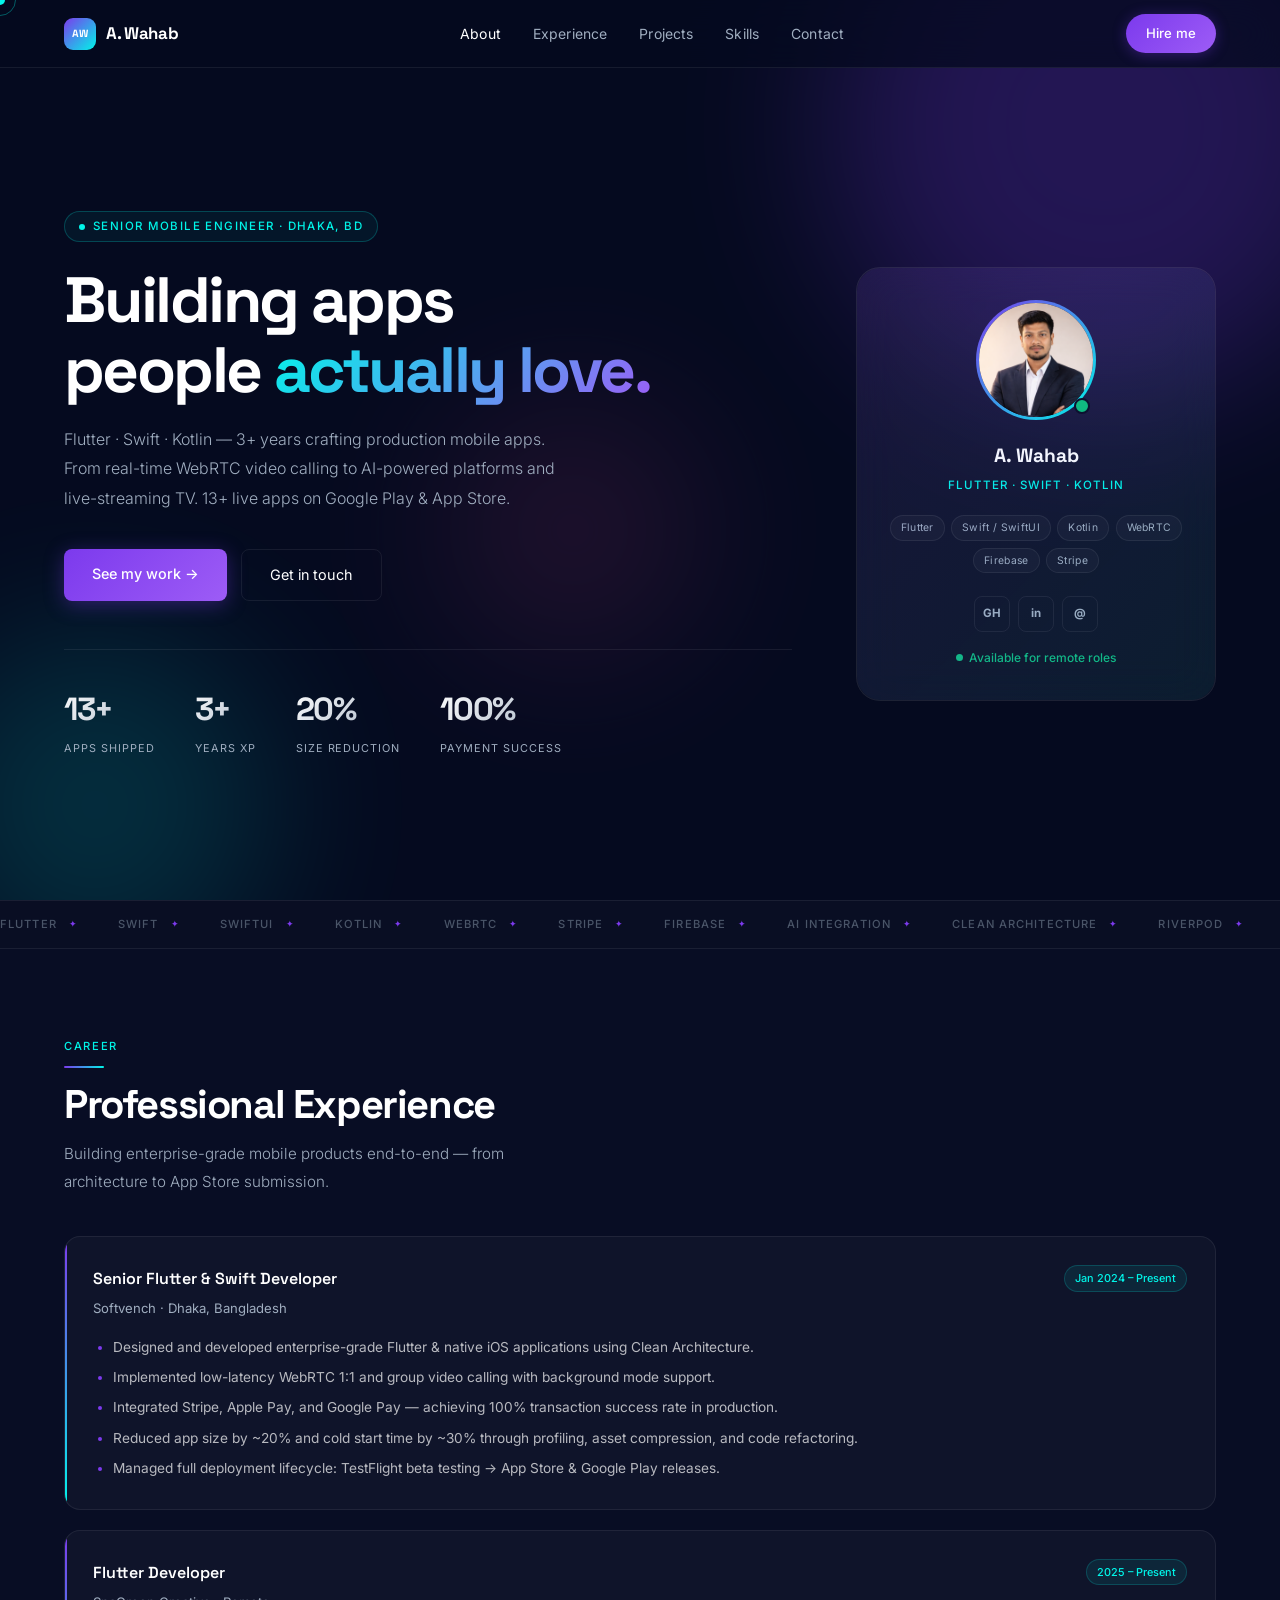
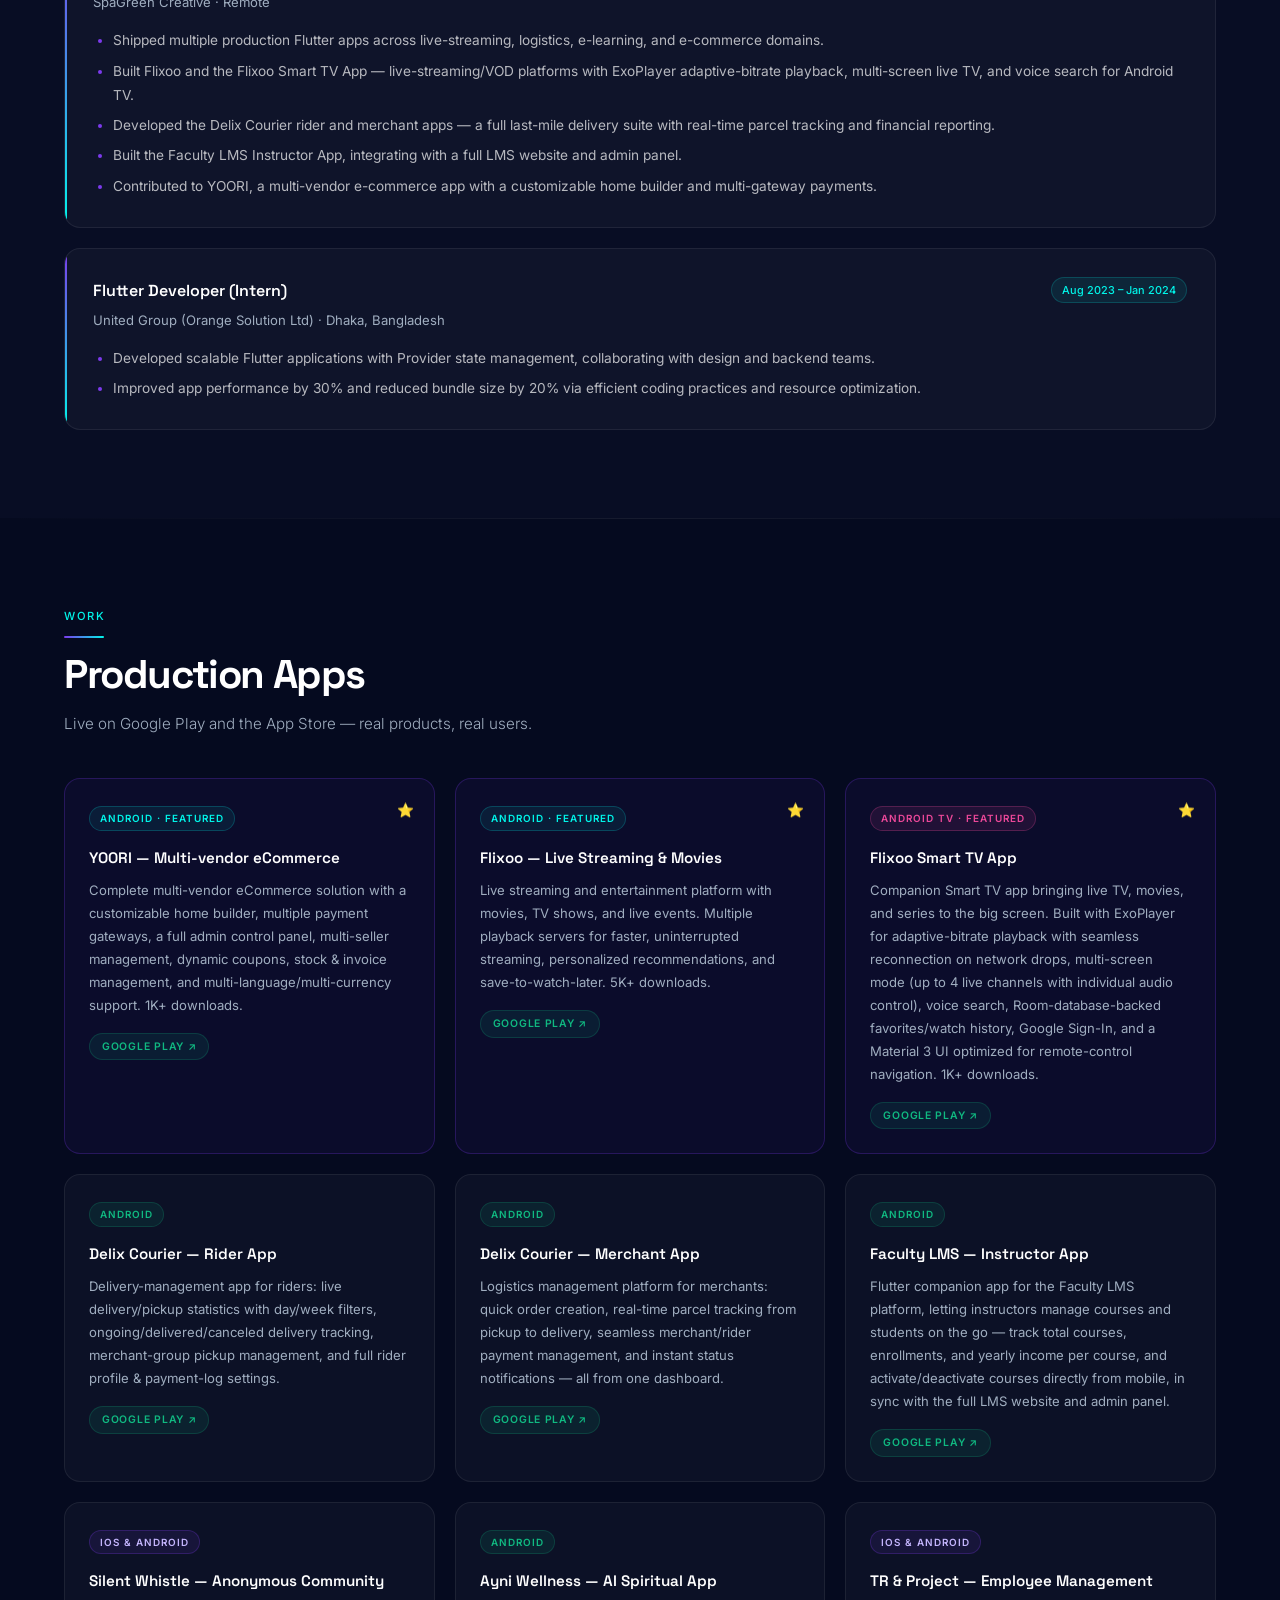
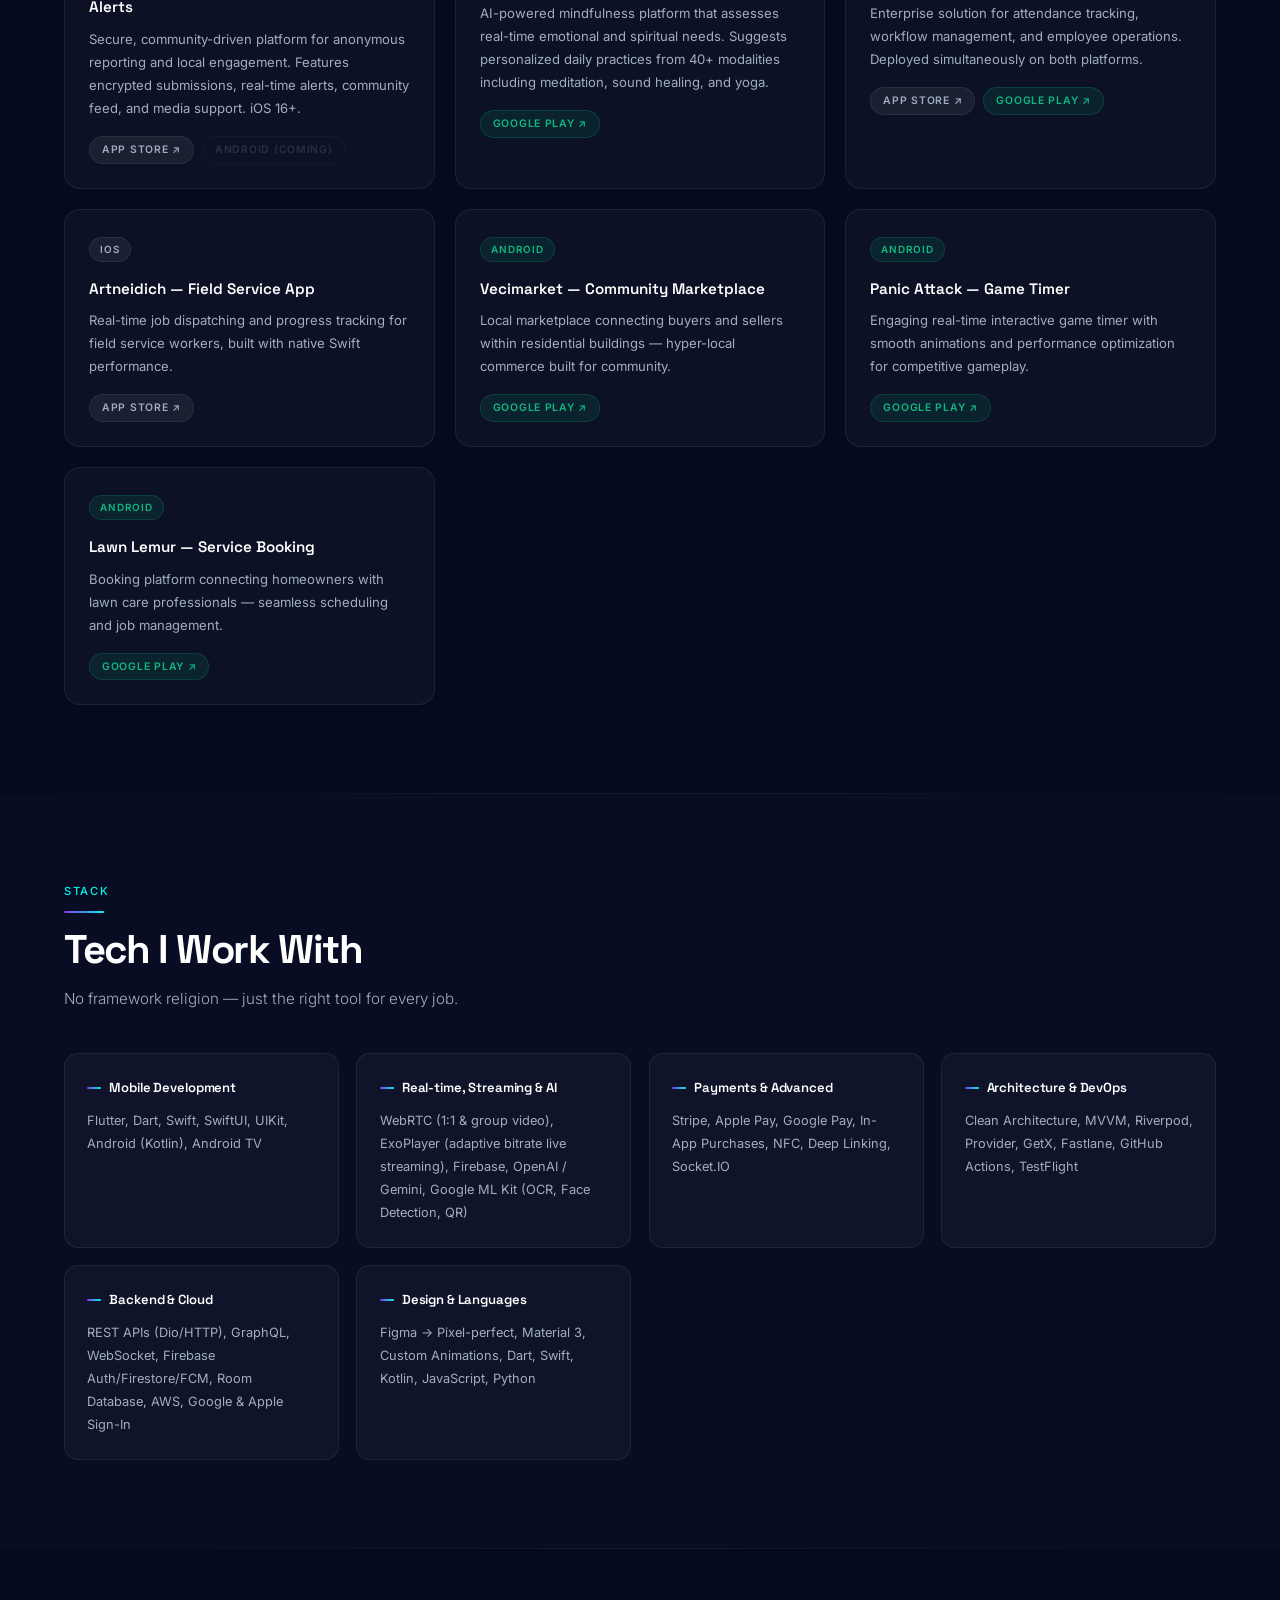
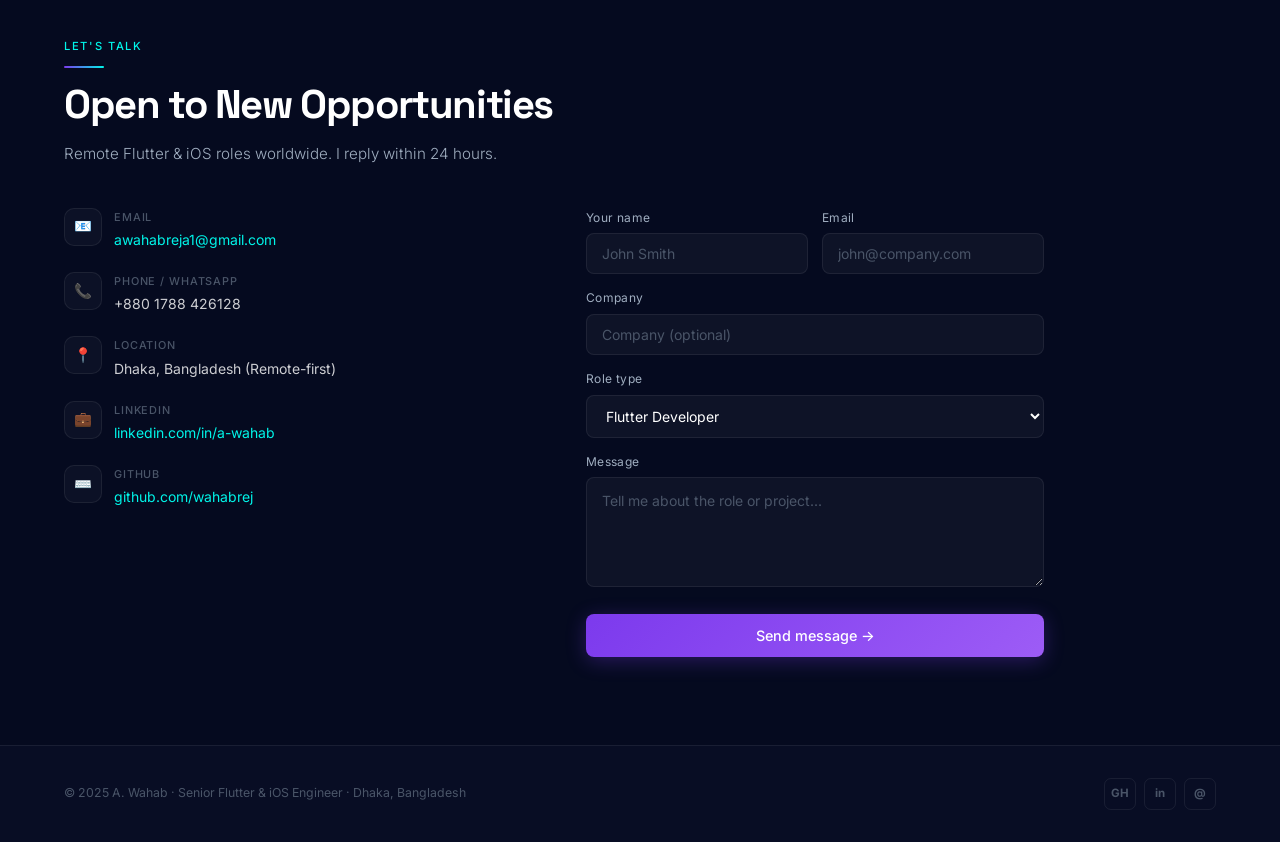
==== commit 3f865969: "update the portfolio" ====
--- a/index.html
+++ b/index.html
@@ -1,4 +1,3 @@
-
 <!DOCTYPE html>
 <html lang="en">
 <head>
@@ -139,6 +138,7 @@
 .pb-i{background:rgba(255,255,255,.06);color:var(--gray);border:1px solid var(--card-border)}
 .pb-c{background:rgba(124,58,237,.1);color:var(--violet-ll);border:1px solid rgba(124,58,237,.25)}
 .pb-f{background:rgba(0,245,233,.07);color:var(--cyan);border:1px solid rgba(0,245,233,.2)}
+.pb-tv{background:rgba(236,72,153,.1);color:var(--pink);border:1px solid rgba(236,72,153,.25)}
 .proj-name{font-family:var(--display);font-size:.95rem;font-weight:600;margin-bottom:.5rem}
 .proj-desc{font-size:.82rem;color:var(--gray);line-height:1.75;margin-bottom:1rem}
 .proj-links{display:flex;gap:.5rem;flex-wrap:wrap}
@@ -250,14 +250,14 @@
       Building apps<br>people <span class="gr">actually love.</span>
     </h1>
     <p class="hero-sub reveal d2">
-      Flutter · Swift · Kotlin — 3+ years crafting production mobile apps. From real-time WebRTC video calling to AI-powered platforms. 8+ live apps on Google Play & App Store.
+      Flutter · Swift · Kotlin — 3+ years crafting production mobile apps. From real-time WebRTC video calling to AI-powered platforms and live-streaming TV. 13+ live apps on Google Play & App Store.
     </p>
     <div class="hero-btns reveal d3">
       <a href="#projects" class="btn-p">See my work →</a>
       <a href="mailto:awahabreja1@gmail.com" class="btn-o">Get in touch</a>
     </div>
     <div class="stats reveal d4">
-      <div><div class="stat-n" data-count="8" data-suffix="+">8+</div><div class="stat-l">Apps shipped</div></div>
+      <div><div class="stat-n" data-count="13" data-suffix="+">13+</div><div class="stat-l">Apps shipped</div></div>
       <div><div class="stat-n" data-count="3" data-suffix="+">3+</div><div class="stat-l">Years XP</div></div>
       <div><div class="stat-n" data-count="20" data-suffix="%">20%</div><div class="stat-l">Size reduction</div></div>
       <div><div class="stat-n" data-count="100" data-suffix="%">100%</div><div class="stat-l">Payment success</div></div>
@@ -335,6 +335,20 @@
     </div>
     <div class="exp reveal d2">
       <div class="exp-head">
+        <div class="exp-title">Flutter Developer</div>
+        <span class="exp-date">2025 – Present</span>
+      </div>
+      <div class="exp-co">SpaGreen Creative · Remote</div>
+      <ul>
+        <li>Shipped multiple production Flutter apps across live-streaming, logistics, e-learning, and e-commerce domains.</li>
+        <li>Built Flixoo and the Flixoo Smart TV App — live-streaming/VOD platforms with ExoPlayer adaptive-bitrate playback, multi-screen live TV, and voice search for Android TV.</li>
+        <li>Developed the Delix Courier rider and merchant apps — a full last-mile delivery suite with real-time parcel tracking and financial reporting.</li>
+        <li>Built the Faculty LMS Instructor App, integrating with a full LMS website and admin panel.</li>
+        <li>Contributed to YOORI, a multi-vendor e-commerce app with a customizable home builder and multi-gateway payments.</li>
+      </ul>
+    </div>
+    <div class="exp reveal d3">
+      <div class="exp-head">
         <div class="exp-title">Flutter Developer (Intern)</div>
         <span class="exp-date">Aug 2023 – Jan 2024</span>
       </div>
@@ -361,7 +375,7 @@
       <span class="feat-star">⭐</span>
       <div class="pbadge pb-f">Android · Featured</div>
       <div class="proj-name">YOORI — Multi-vendor eCommerce</div>
-      <p class="proj-desc">Complete multi-vendor eCommerce solution with a customizable home builder, multi-gateway payments, full admin panel, real-time order tracking, and seller management. 1K+ downloads.</p>
+      <p class="proj-desc">Complete multi-vendor eCommerce solution with a customizable home builder, multiple payment gateways, a full admin control panel, multi-seller management, dynamic coupons, stock & invoice management, and multi-language/multi-currency support. 1K+ downloads.</p>
       <div class="proj-links">
         <a href="https://play.google.com/store/apps/details?id=com.spagreen.yoori" target="_blank" class="plink pl-play">Google Play ↗</a>
       </div>
@@ -371,13 +385,50 @@
       <span class="feat-star">⭐</span>
       <div class="pbadge pb-f">Android · Featured</div>
       <div class="proj-name">Flixoo — Live Streaming & Movies</div>
-      <p class="proj-desc">Live streaming and entertainment platform with movies, TV shows, and live events. Multiple playback servers, personalized recommendations, and save-to-watch-later. 5K+ downloads.</p>
+      <p class="proj-desc">Live streaming and entertainment platform with movies, TV shows, and live events. Multiple playback servers for faster, uninterrupted streaming, personalized recommendations, and save-to-watch-later. 5K+ downloads.</p>
       <div class="proj-links">
         <a href="https://play.google.com/store/apps/details?id=com.spagreen.flixoo" target="_blank" class="plink pl-play">Google Play ↗</a>
       </div>
     </div>
 
+    <div class="proj feat reveal d3">
+      <span class="feat-star">⭐</span>
+      <div class="pbadge pb-tv">Android TV · Featured</div>
+      <div class="proj-name">Flixoo Smart TV App</div>
+      <p class="proj-desc">Companion Smart TV app bringing live TV, movies, and series to the big screen. Built with ExoPlayer for adaptive-bitrate playback with seamless reconnection on network drops, multi-screen mode (up to 4 live channels with individual audio control), voice search, Room-database-backed favorites/watch history, Google Sign-In, and a Material 3 UI optimized for remote-control navigation. 1K+ downloads.</p>
+      <div class="proj-links">
+        <a href="https://play.google.com/store/apps/details?id=com.spagreen.flixootv" target="_blank" class="plink pl-play">Google Play ↗</a>
+      </div>
+    </div>
+
+    <div class="proj reveal d1">
+      <div class="pbadge pb-a">Android</div>
+      <div class="proj-name">Delix Courier — Rider App</div>
+      <p class="proj-desc">Delivery-management app for riders: live delivery/pickup statistics with day/week filters, ongoing/delivered/canceled delivery tracking, merchant-group pickup management, and full rider profile & payment-log settings.</p>
+      <div class="proj-links">
+        <a href="https://play.google.com/store/apps/details?id=com.delix.rider" target="_blank" class="plink pl-play">Google Play ↗</a>
+      </div>
+    </div>
+
+    <div class="proj reveal d2">
+      <div class="pbadge pb-a">Android</div>
+      <div class="proj-name">Delix Courier — Merchant App</div>
+      <p class="proj-desc">Logistics management platform for merchants: quick order creation, real-time parcel tracking from pickup to delivery, seamless merchant/rider payment management, and instant status notifications — all from one dashboard.</p>
+      <div class="proj-links">
+        <a href="https://play.google.com/store/apps/details?id=com.delix.merchant" target="_blank" class="plink pl-play">Google Play ↗</a>
+      </div>
+    </div>
+
     <div class="proj reveal d3">
+      <div class="pbadge pb-a">Android</div>
+      <div class="proj-name">Faculty LMS — Instructor App</div>
+      <p class="proj-desc">Flutter companion app for the Faculty LMS platform, letting instructors manage courses and students on the go — track total courses, enrollments, and yearly income per course, and activate/deactivate courses directly from mobile, in sync with the full LMS website and admin panel.</p>
+      <div class="proj-links">
+        <a href="https://play.google.com/store/apps/details?id=com.spagreen.lms.instructor.app" target="_blank" class="plink pl-play">Google Play ↗</a>
+      </div>
+    </div>
+
+    <div class="proj reveal d1">
       <div class="pbadge pb-c">iOS & Android</div>
       <div class="proj-name">Silent Whistle — Anonymous Community Alerts</div>
       <p class="proj-desc">Secure, community-driven platform for anonymous reporting and local engagement. Features encrypted submissions, real-time alerts, community feed, and media support. iOS 16+.</p>
@@ -387,7 +438,7 @@
       </div>
     </div>
 
-    <div class="proj reveal d1">
+    <div class="proj reveal d2">
       <div class="pbadge pb-a">Android</div>
       <div class="proj-name">Ayni Wellness — AI Spiritual App</div>
       <p class="proj-desc">AI-powered mindfulness platform that assesses real-time emotional and spiritual needs. Suggests personalized daily practices from 40+ modalities including meditation, sound healing, and yoga.</p>
@@ -396,7 +447,7 @@
       </div>
     </div>
 
-    <div class="proj reveal d2">
+    <div class="proj reveal d3">
       <div class="pbadge pb-c">iOS & Android</div>
       <div class="proj-name">TR & Project — Employee Management</div>
       <p class="proj-desc">Enterprise solution for attendance tracking, workflow management, and employee operations. Deployed simultaneously on both platforms.</p>
@@ -406,7 +457,7 @@
       </div>
     </div>
 
-    <div class="proj reveal d3">
+    <div class="proj reveal d1">
       <div class="pbadge pb-i">iOS</div>
       <div class="proj-name">Artneidich — Field Service App</div>
       <p class="proj-desc">Real-time job dispatching and progress tracking for field service workers, built with native Swift performance.</p>
@@ -415,7 +466,7 @@
       </div>
     </div>
 
-    <div class="proj reveal d1">
+    <div class="proj reveal d2">
       <div class="pbadge pb-a">Android</div>
       <div class="proj-name">Vecimarket — Community Marketplace</div>
       <p class="proj-desc">Local marketplace connecting buyers and sellers within residential buildings — hyper-local commerce built for community.</p>
@@ -424,7 +475,7 @@
       </div>
     </div>
 
-    <div class="proj reveal d2">
+    <div class="proj reveal d3">
       <div class="pbadge pb-a">Android</div>
       <div class="proj-name">Panic Attack — Game Timer</div>
       <p class="proj-desc">Engaging real-time interactive game timer with smooth animations and performance optimization for competitive gameplay.</p>
@@ -433,7 +484,7 @@
       </div>
     </div>
 
-    <div class="proj reveal d3">
+    <div class="proj reveal d1">
       <div class="pbadge pb-a">Android</div>
       <div class="proj-name">Lawn Lemur — Service Booking</div>
       <p class="proj-desc">Booking platform connecting homeowners with lawn care professionals — seamless scheduling and job management.</p>
@@ -456,11 +507,11 @@
   <div class="skills-grid">
     <div class="skill-cat reveal d1">
       <h4>Mobile Development</h4>
-      <p>Flutter, Dart, Swift, SwiftUI, UIKit, Android (Kotlin)</p>
+      <p>Flutter, Dart, Swift, SwiftUI, UIKit, Android (Kotlin), Android TV</p>
     </div>
     <div class="skill-cat reveal d2">
-      <h4>Real-time & AI</h4>
-      <p>WebRTC (1:1 & group video), Firebase, OpenAI / Gemini, Google ML Kit (OCR, Face Detection, QR)</p>
+      <h4>Real-time, Streaming & AI</h4>
+      <p>WebRTC (1:1 & group video), ExoPlayer (adaptive bitrate live streaming), Firebase, OpenAI / Gemini, Google ML Kit (OCR, Face Detection, QR)</p>
     </div>
     <div class="skill-cat reveal d3">
       <h4>Payments & Advanced</h4>
@@ -472,7 +523,7 @@
     </div>
     <div class="skill-cat reveal d1">
       <h4>Backend & Cloud</h4>
-      <p>REST APIs (Dio/HTTP), GraphQL, WebSocket, Firebase Auth/Firestore/FCM, AWS, Google & Apple Sign-In</p>
+      <p>REST APIs (Dio/HTTP), GraphQL, WebSocket, Firebase Auth/Firestore/FCM, Room Database, AWS, Google & Apple Sign-In</p>
     </div>
     <div class="skill-cat reveal d2">
       <h4>Design & Languages</h4>
@@ -589,4 +640,4 @@
 }
 </script>
 </body>
-</html>
+</html>
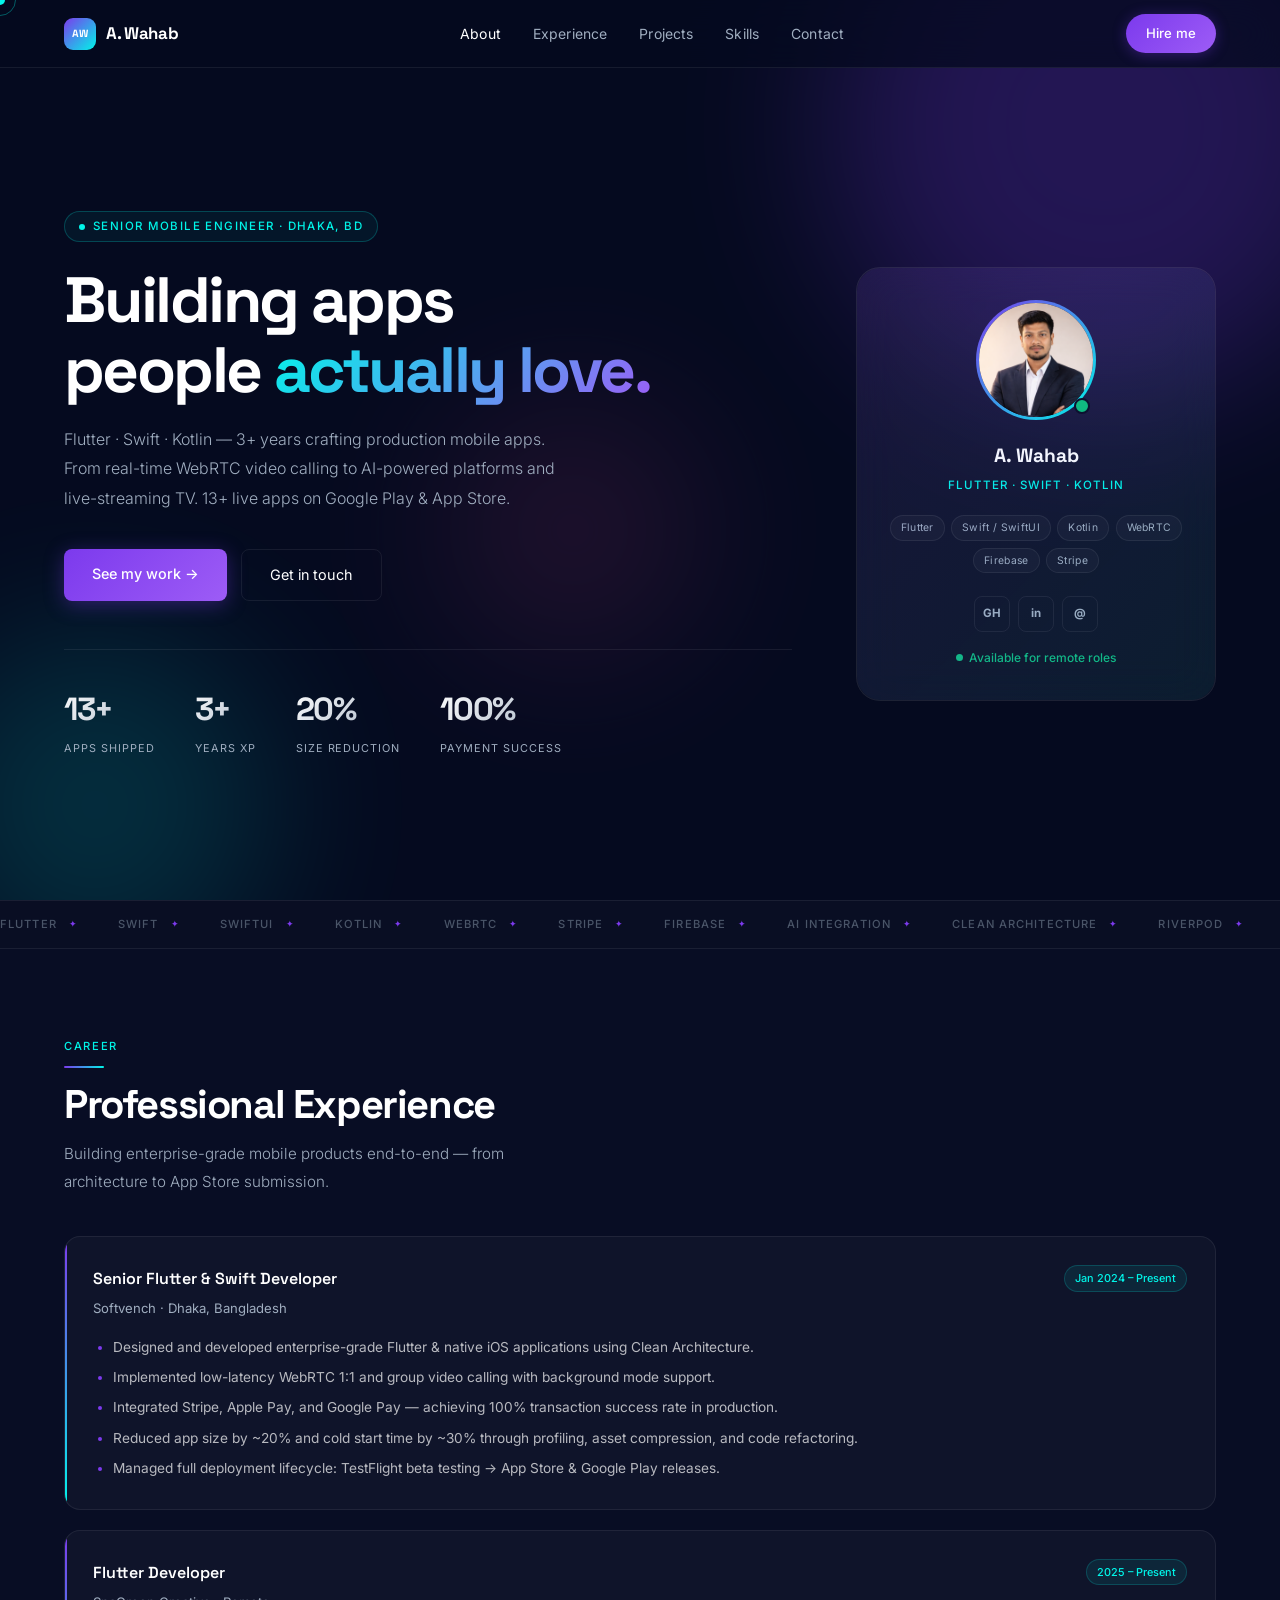
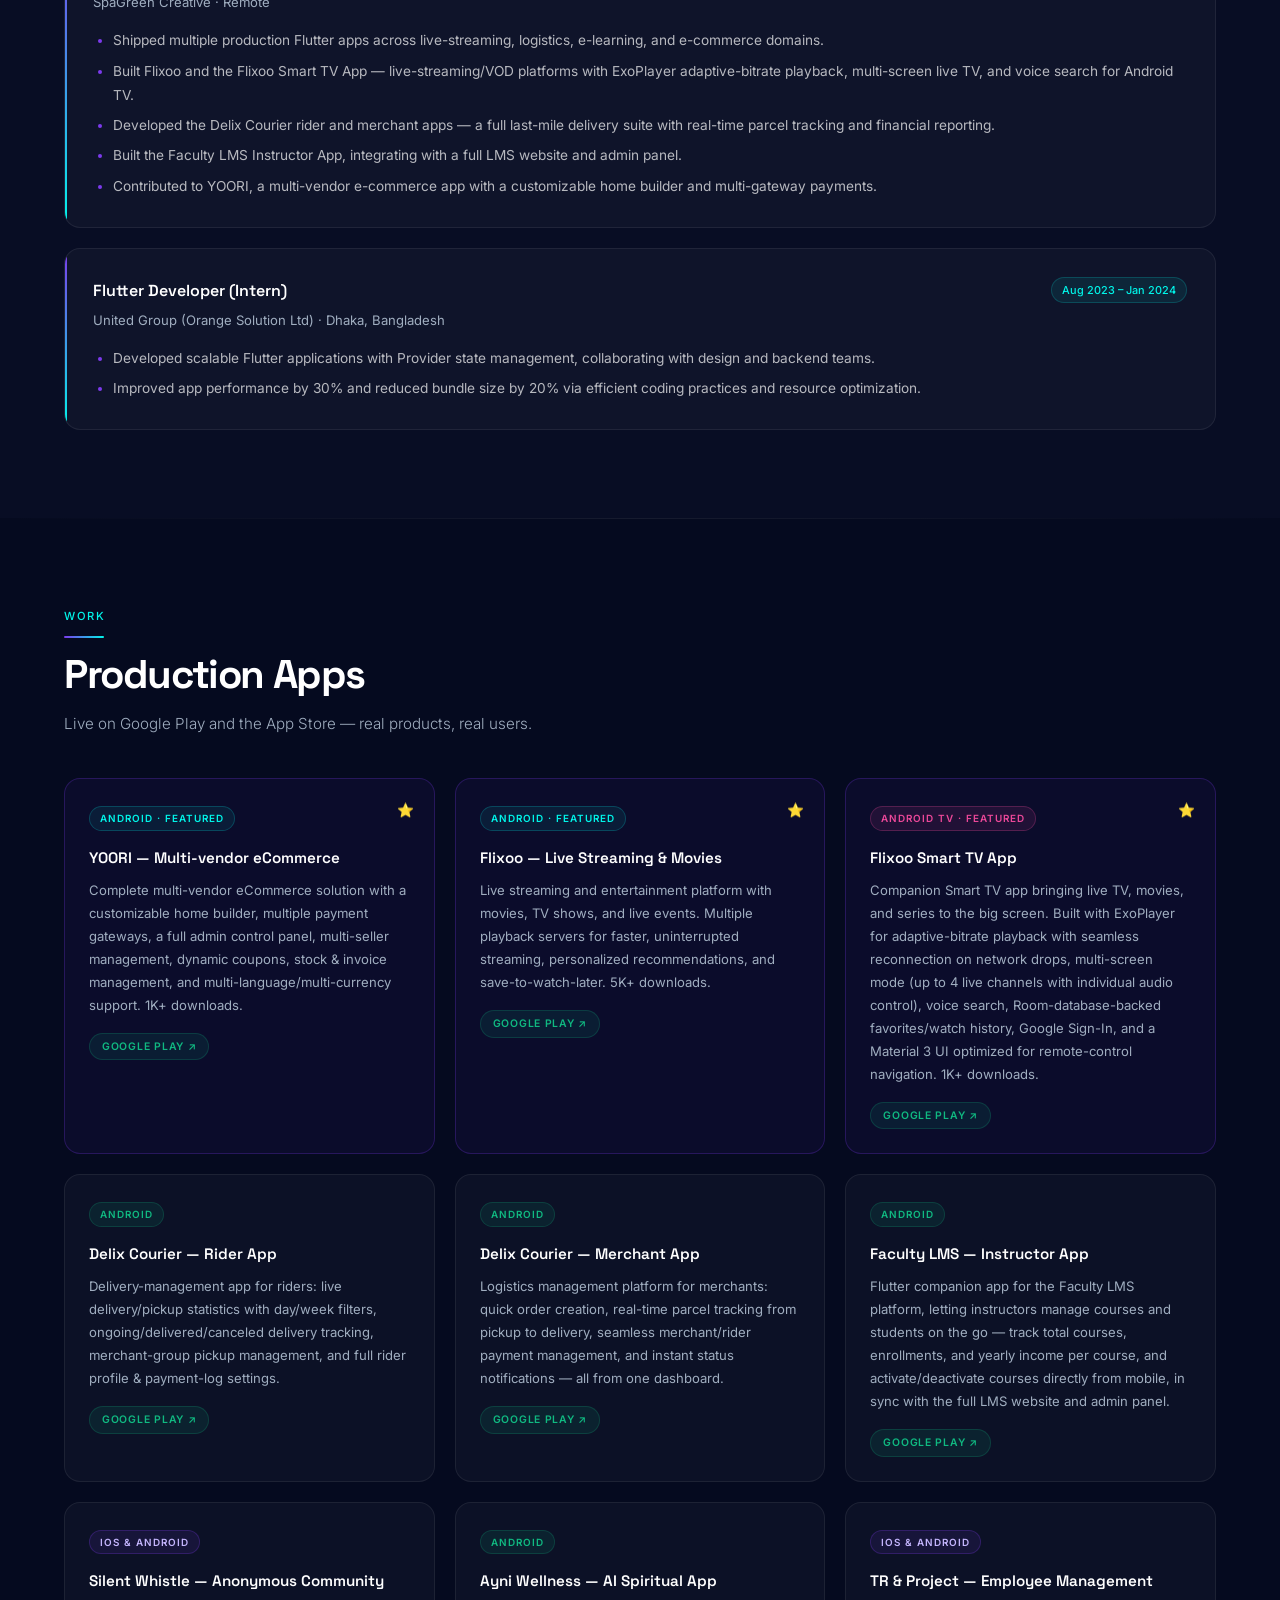
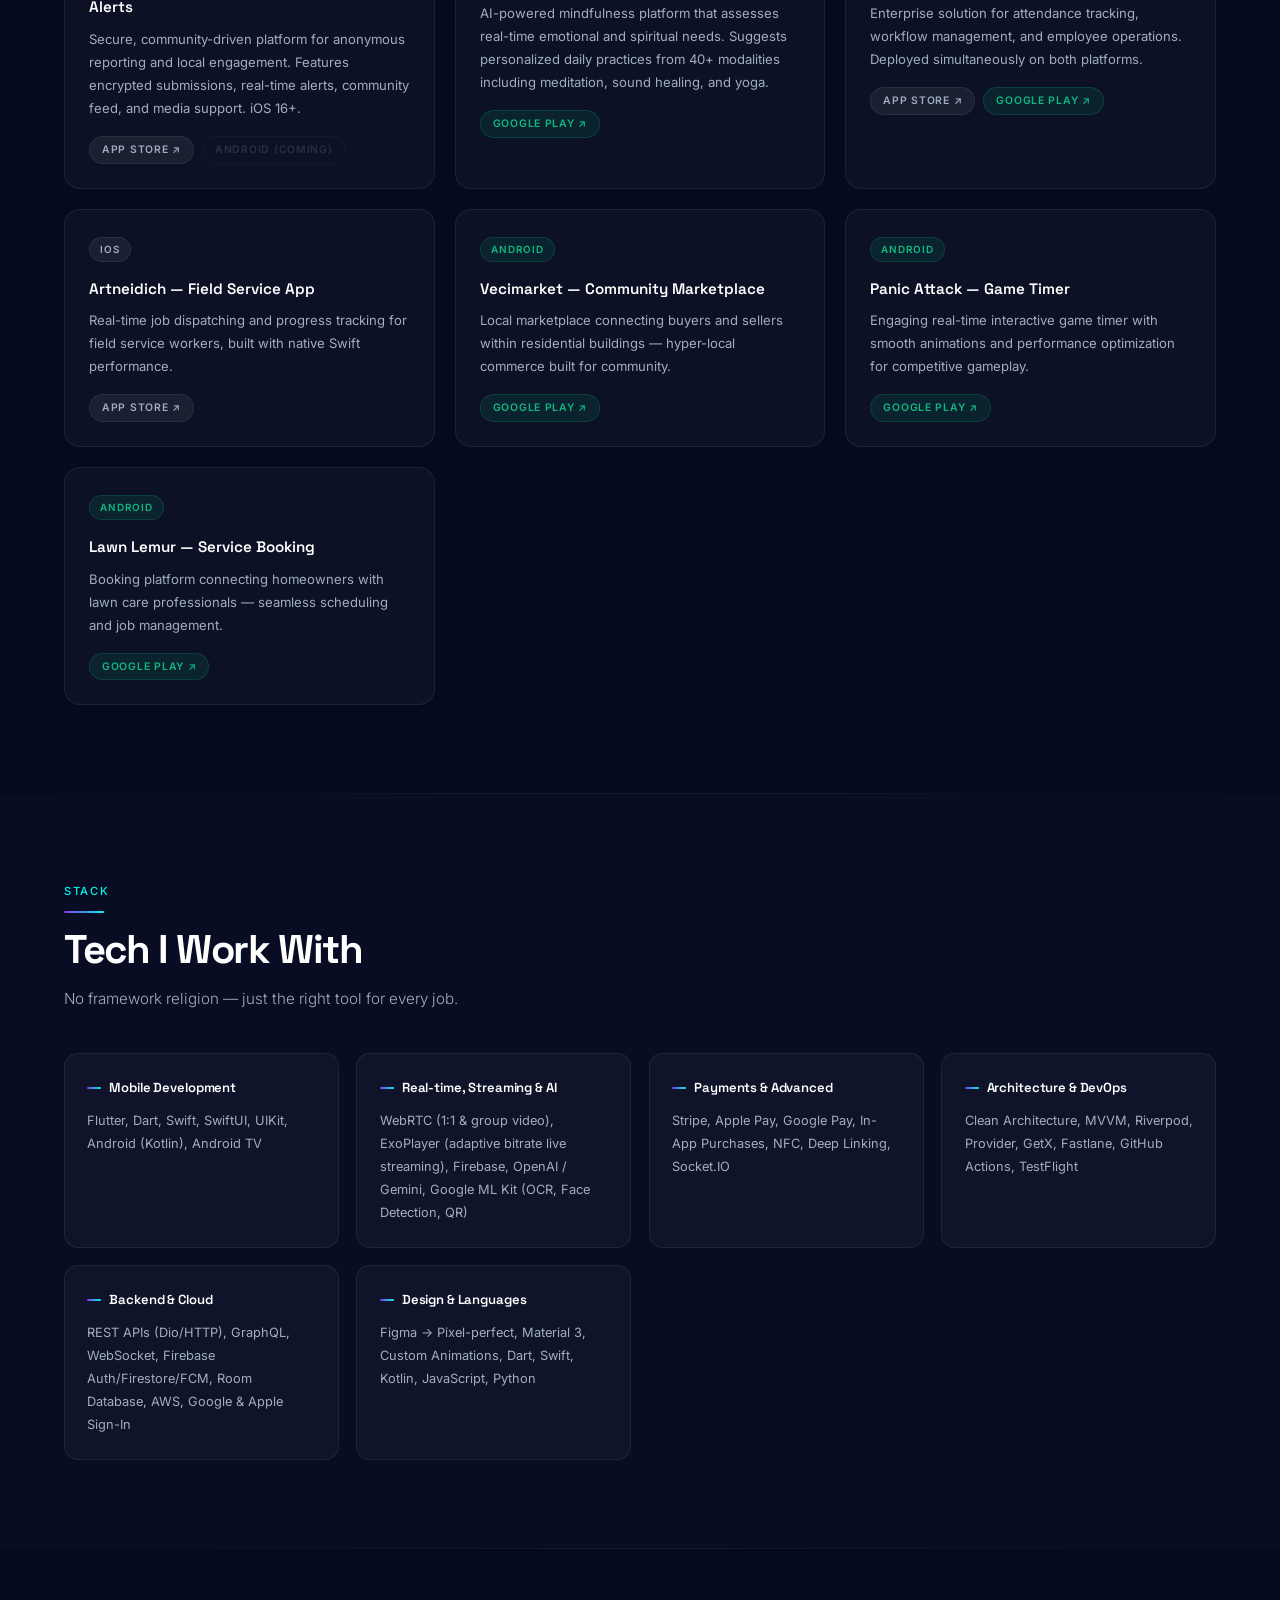
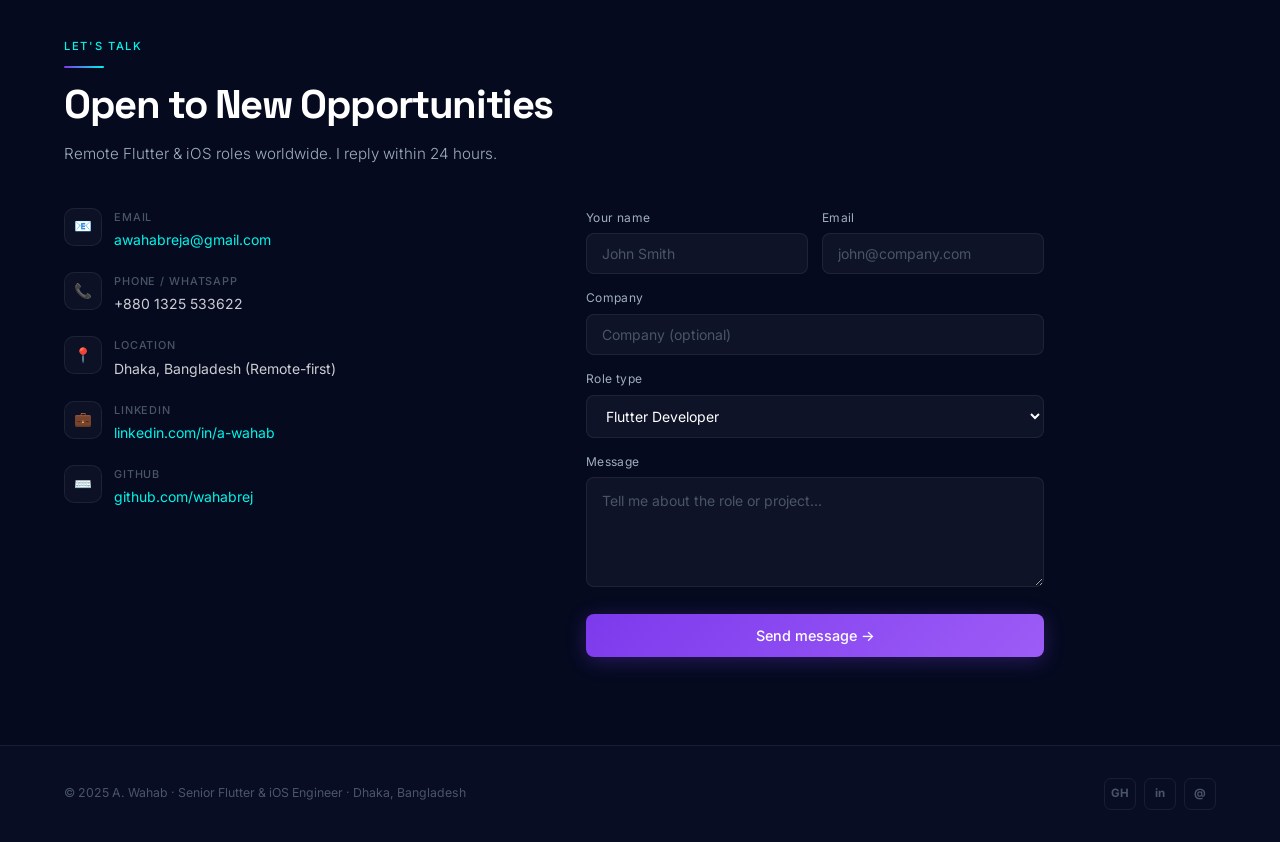
==== commit 2df686df: "update the portfolio" ====
--- a/index.html
+++ b/index.html
@@ -544,11 +544,11 @@
     <div>
       <div class="c-det reveal d1">
         <div class="c-icon">📧</div>
-        <div><div class="c-label">Email</div><div class="c-val"><a href="mailto:awahabreja1@gmail.com">awahabreja1@gmail.com</a></div></div>
+        <div><div class="c-label">Email</div><div class="c-val"><a href="mailto:awahabreja1@gmail.com">awahabreja@gmail.com</a></div></div>
       </div>
       <div class="c-det reveal d2">
         <div class="c-icon">📞</div>
-        <div><div class="c-label">Phone / WhatsApp</div><div class="c-val">+880 1788 426128</div></div>
+        <div><div class="c-label">Phone / WhatsApp</div><div class="c-val">+880 1325 533622</div></div>
       </div>
       <div class="c-det reveal d3">
         <div class="c-icon">📍</div>
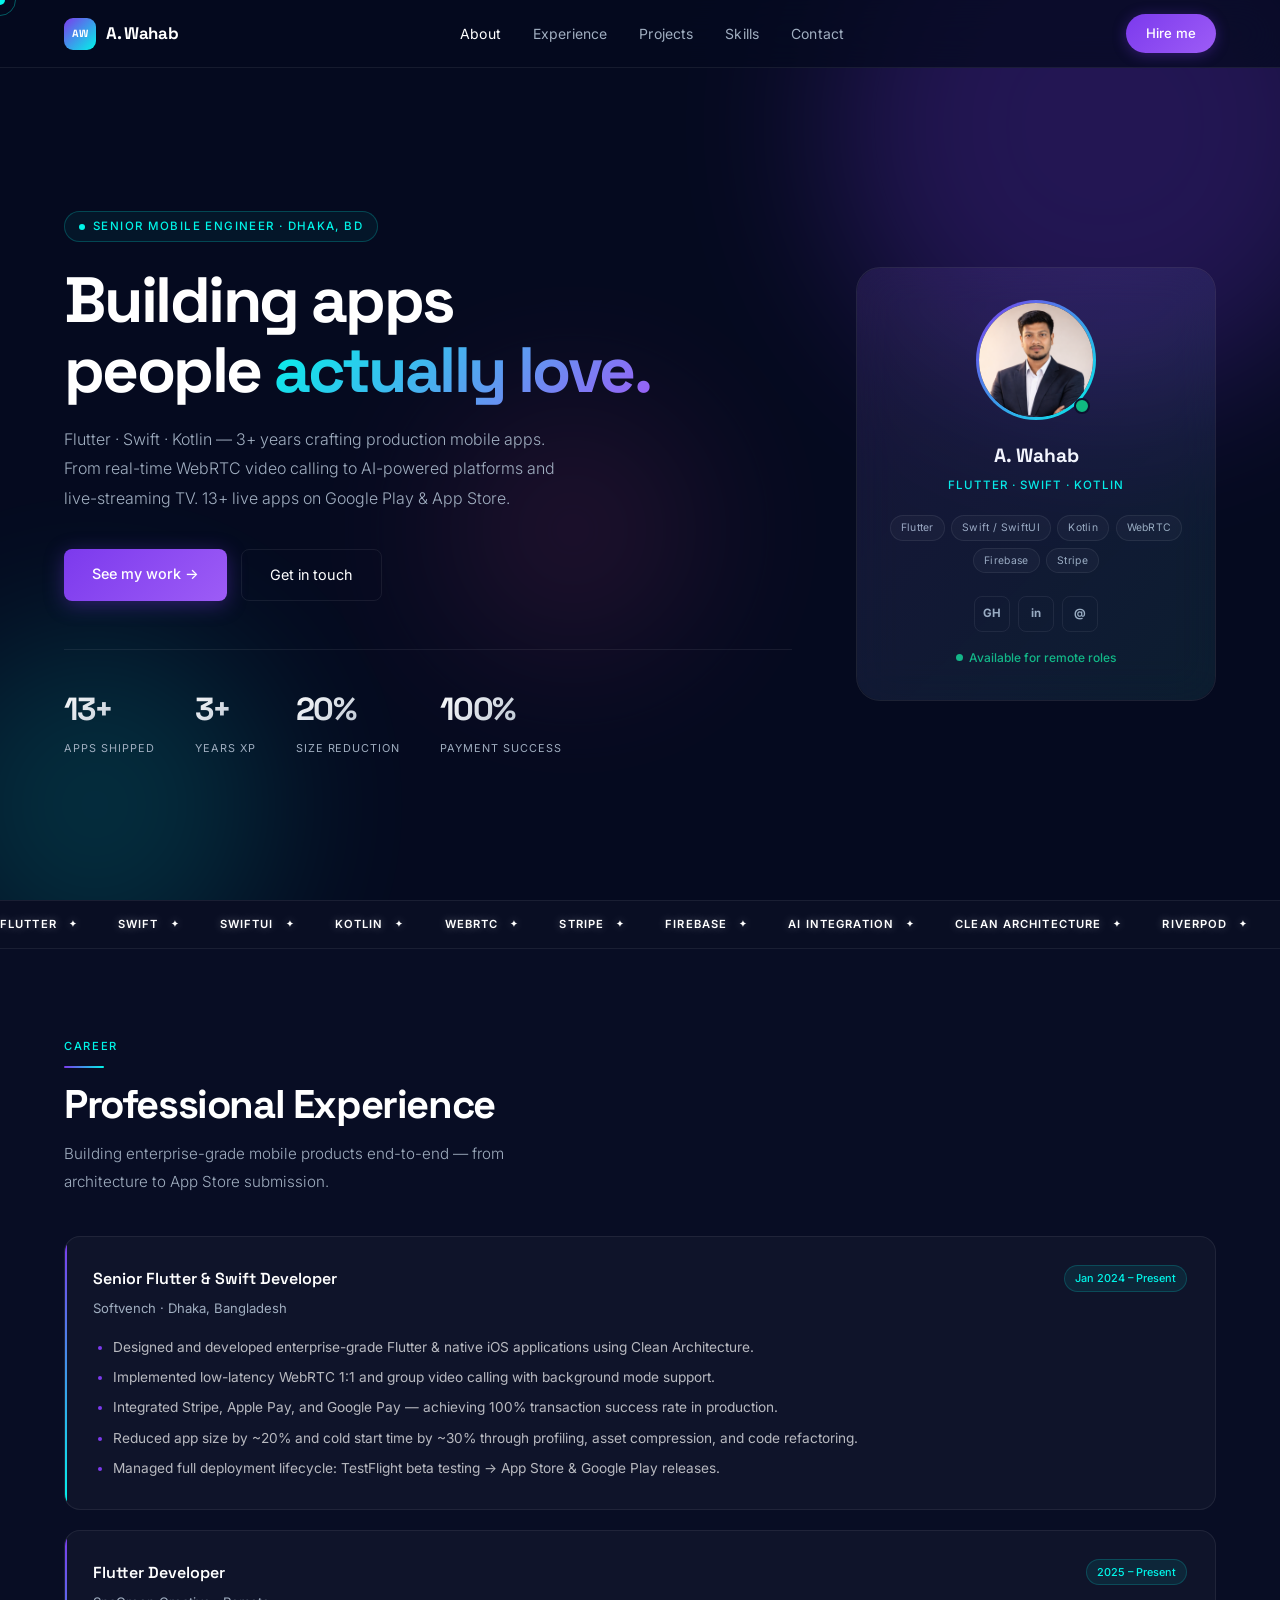
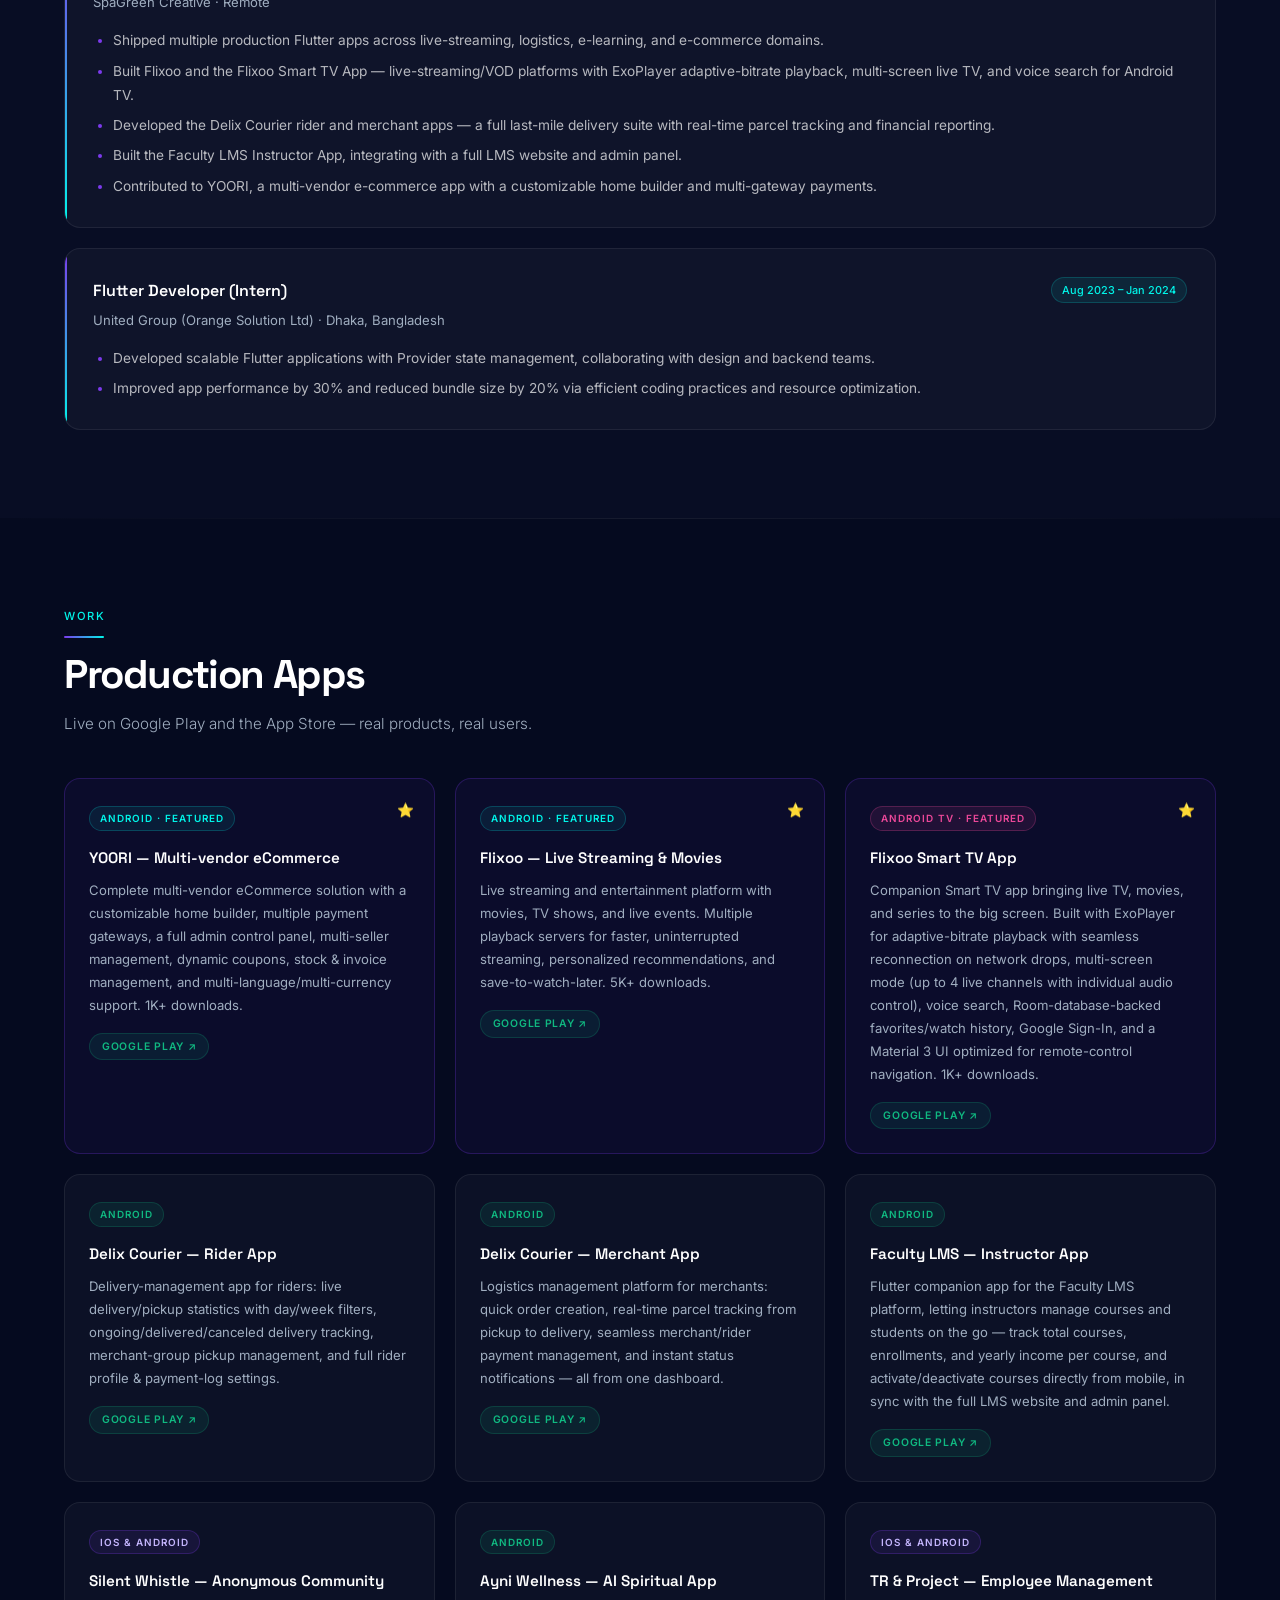
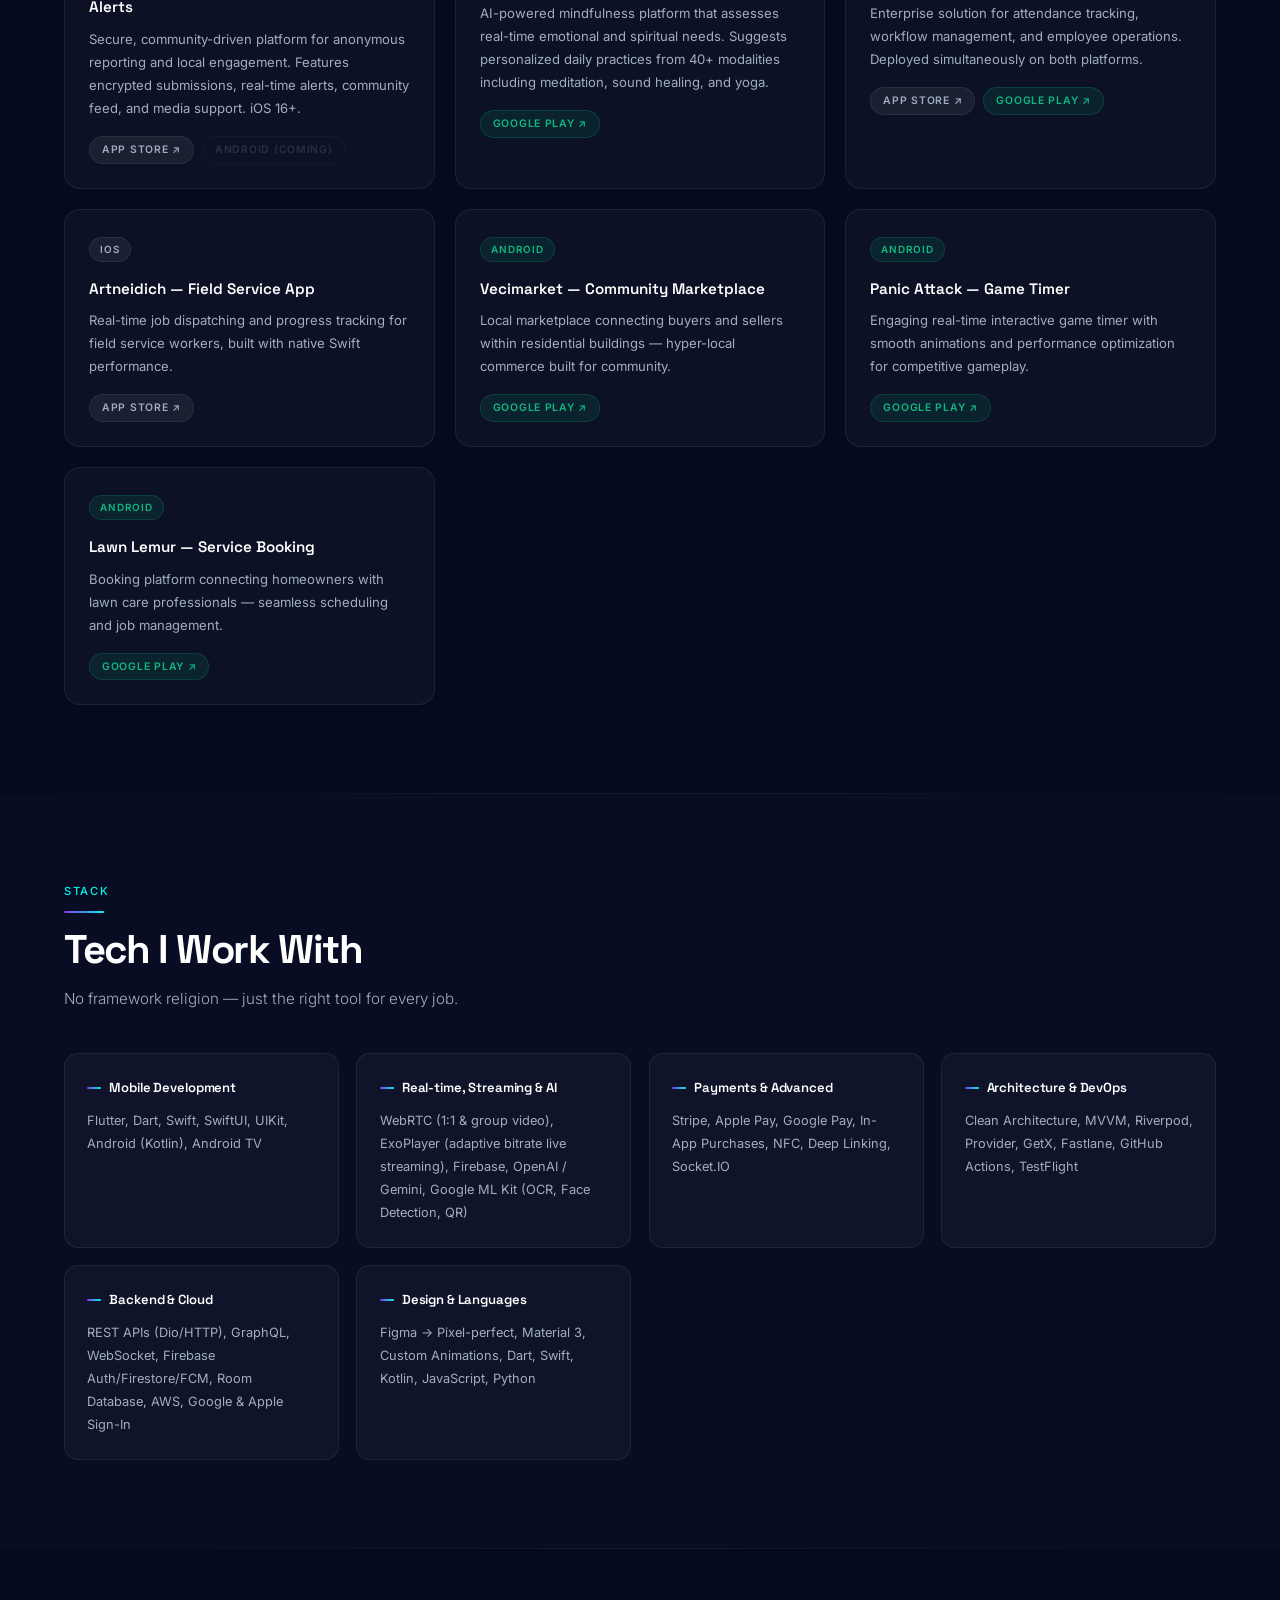
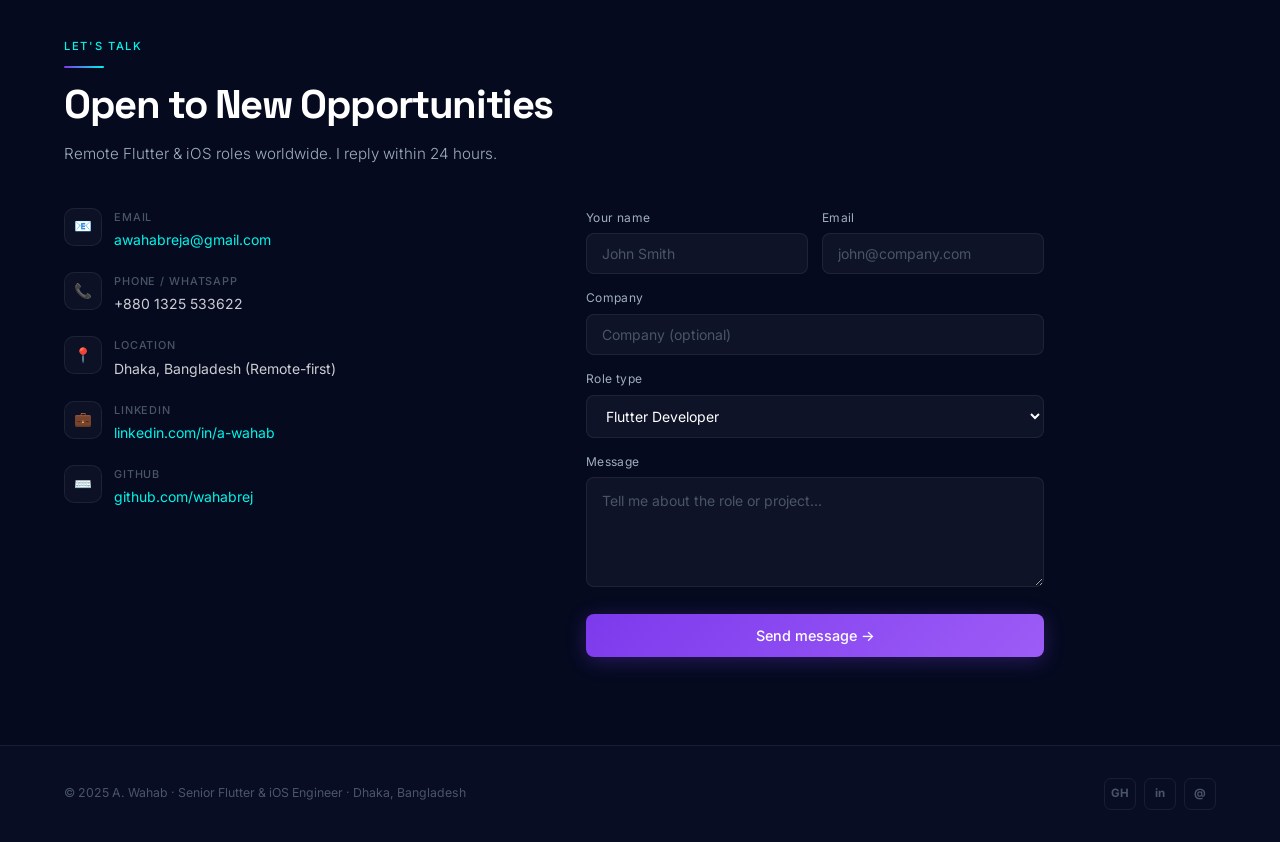
==== commit 2242a99c: "chanage data" ====
--- a/index.html
+++ b/index.html
@@ -102,8 +102,25 @@
 .mq-track{display:flex;gap:2.5rem;animation:mq 30s linear infinite;width:max-content}
 .mq-track:hover{animation-play-state:paused}
 @keyframes mq{from{transform:translateX(0)}to{transform:translateX(-50%)}}
-.mq-item{white-space:nowrap;font-size:.7rem;letter-spacing:.1em;text-transform:uppercase;color:var(--gray-d);display:flex;align-items:center;gap:.75rem;font-weight:500}
-.mq-item::after{content:'✦';color:var(--violet);font-size:.55rem}
+.mq-item{
+    white-space: nowrap;
+    font-size: .7rem;
+    letter-spacing: .1em;
+    text-transform: uppercase;
+    color: #FFFFFF; /* Pure Bright White */
+    display: flex;
+    align-items: center;
+    gap: .75rem;
+    font-weight: 600;
+    opacity: 1;
+    text-shadow: 0 0 8px rgba(255,255,255,.35); /* Optional: আরও উজ্জ্বল দেখাবে */
+}
+
+.mq-item::after{
+    content: '✦';
+    color: #FFFFFF; /* চাইলে এটাও সাদা করুন */
+    font-size: .55rem;
+}
 
 /* SECTIONS */
 section{padding:5.5rem 5%}
@@ -254,7 +271,7 @@
     </p>
     <div class="hero-btns reveal d3">
       <a href="#projects" class="btn-p">See my work →</a>
-      <a href="mailto:awahabreja1@gmail.com" class="btn-o">Get in touch</a>
+      <a href="mailto:awahabreja1@gmail.com" class="btn-o"> Get in touch </a>
     </div>
     <div class="stats reveal d4">
       <div><div class="stat-n" data-count="13" data-suffix="+">13+</div><div class="stat-l">Apps shipped</div></div>
@@ -324,7 +341,7 @@
         <div class="exp-title">Senior Flutter & Swift Developer</div>
         <span class="exp-date">Jan 2024 – Present</span>
       </div>
-      <div class="exp-co">Softvench · Dhaka, Bangladesh</div>
+      <div class="exp-co">Softvench · Dhaka, Bangladesh </div>
       <ul>
         <li>Designed and developed enterprise-grade Flutter & native iOS applications using Clean Architecture.</li>
         <li>Implemented low-latency WebRTC 1:1 and group video calling with background mode support.</li>
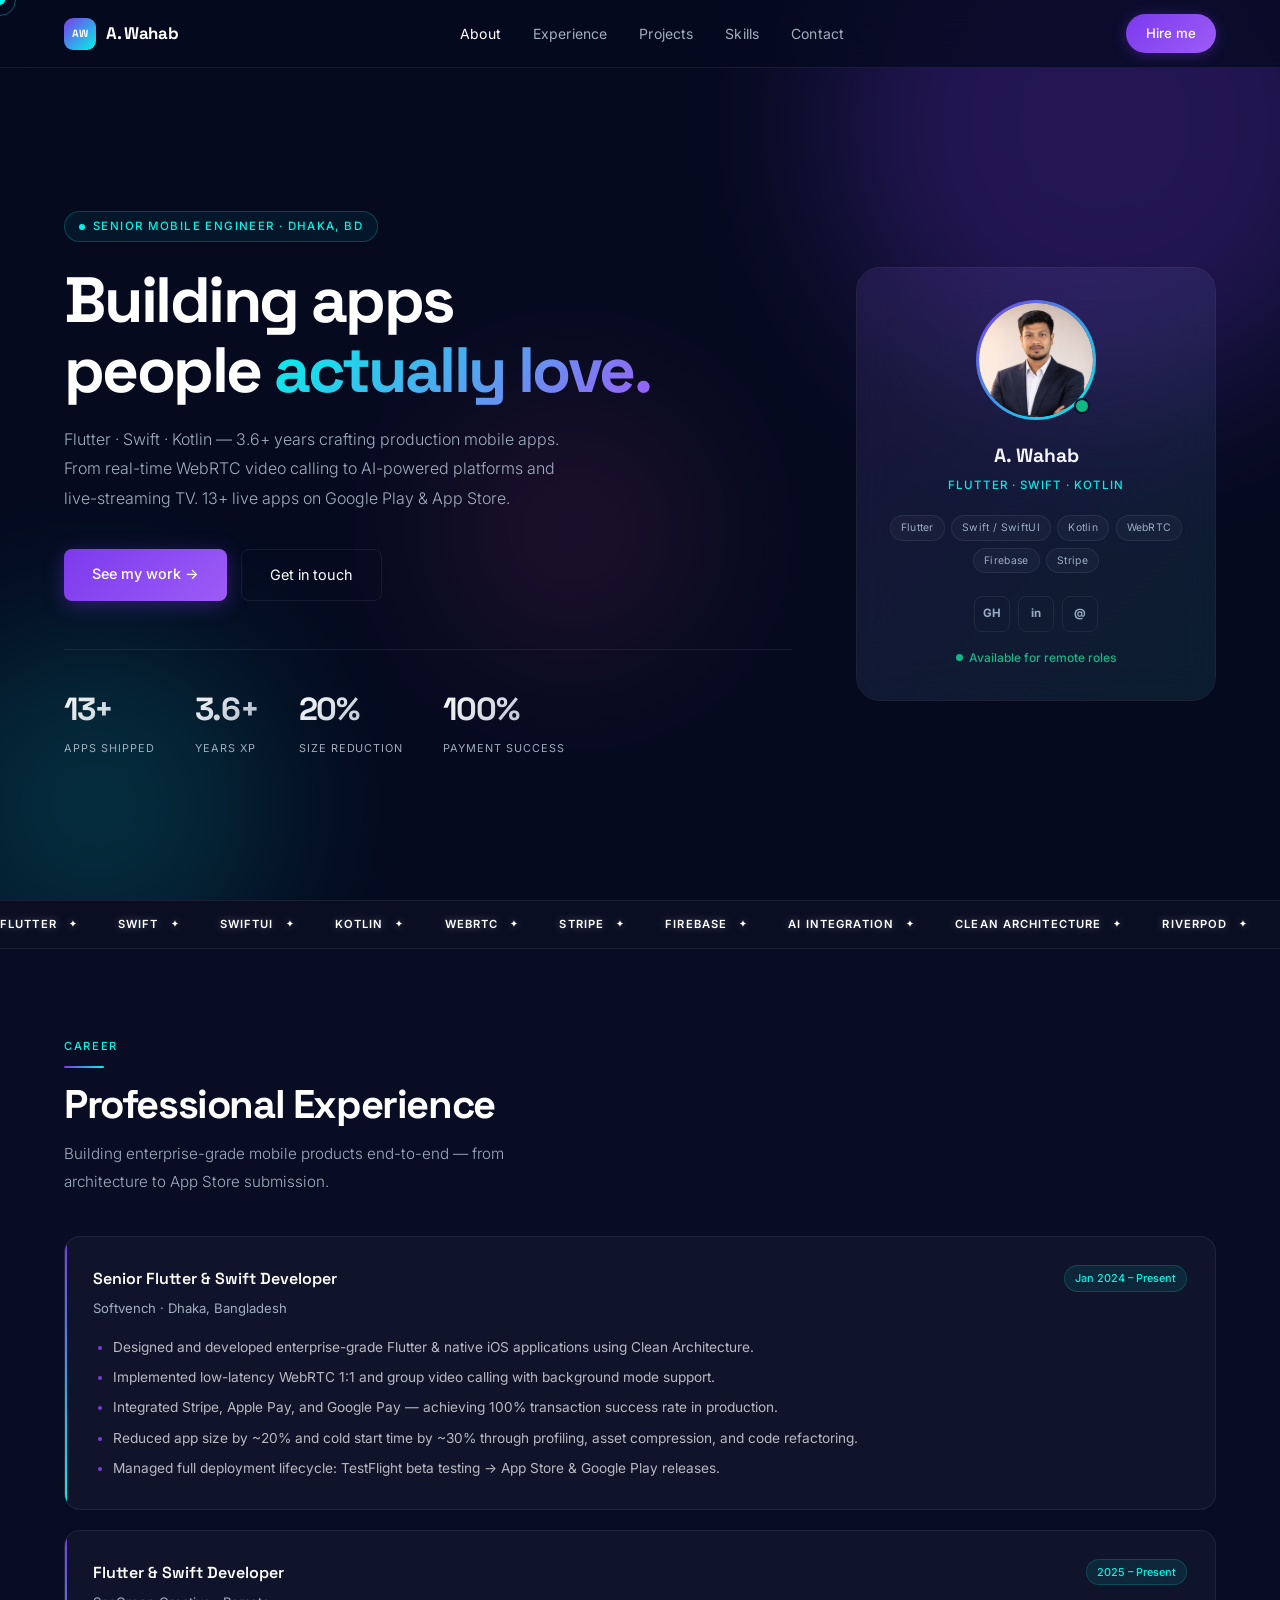
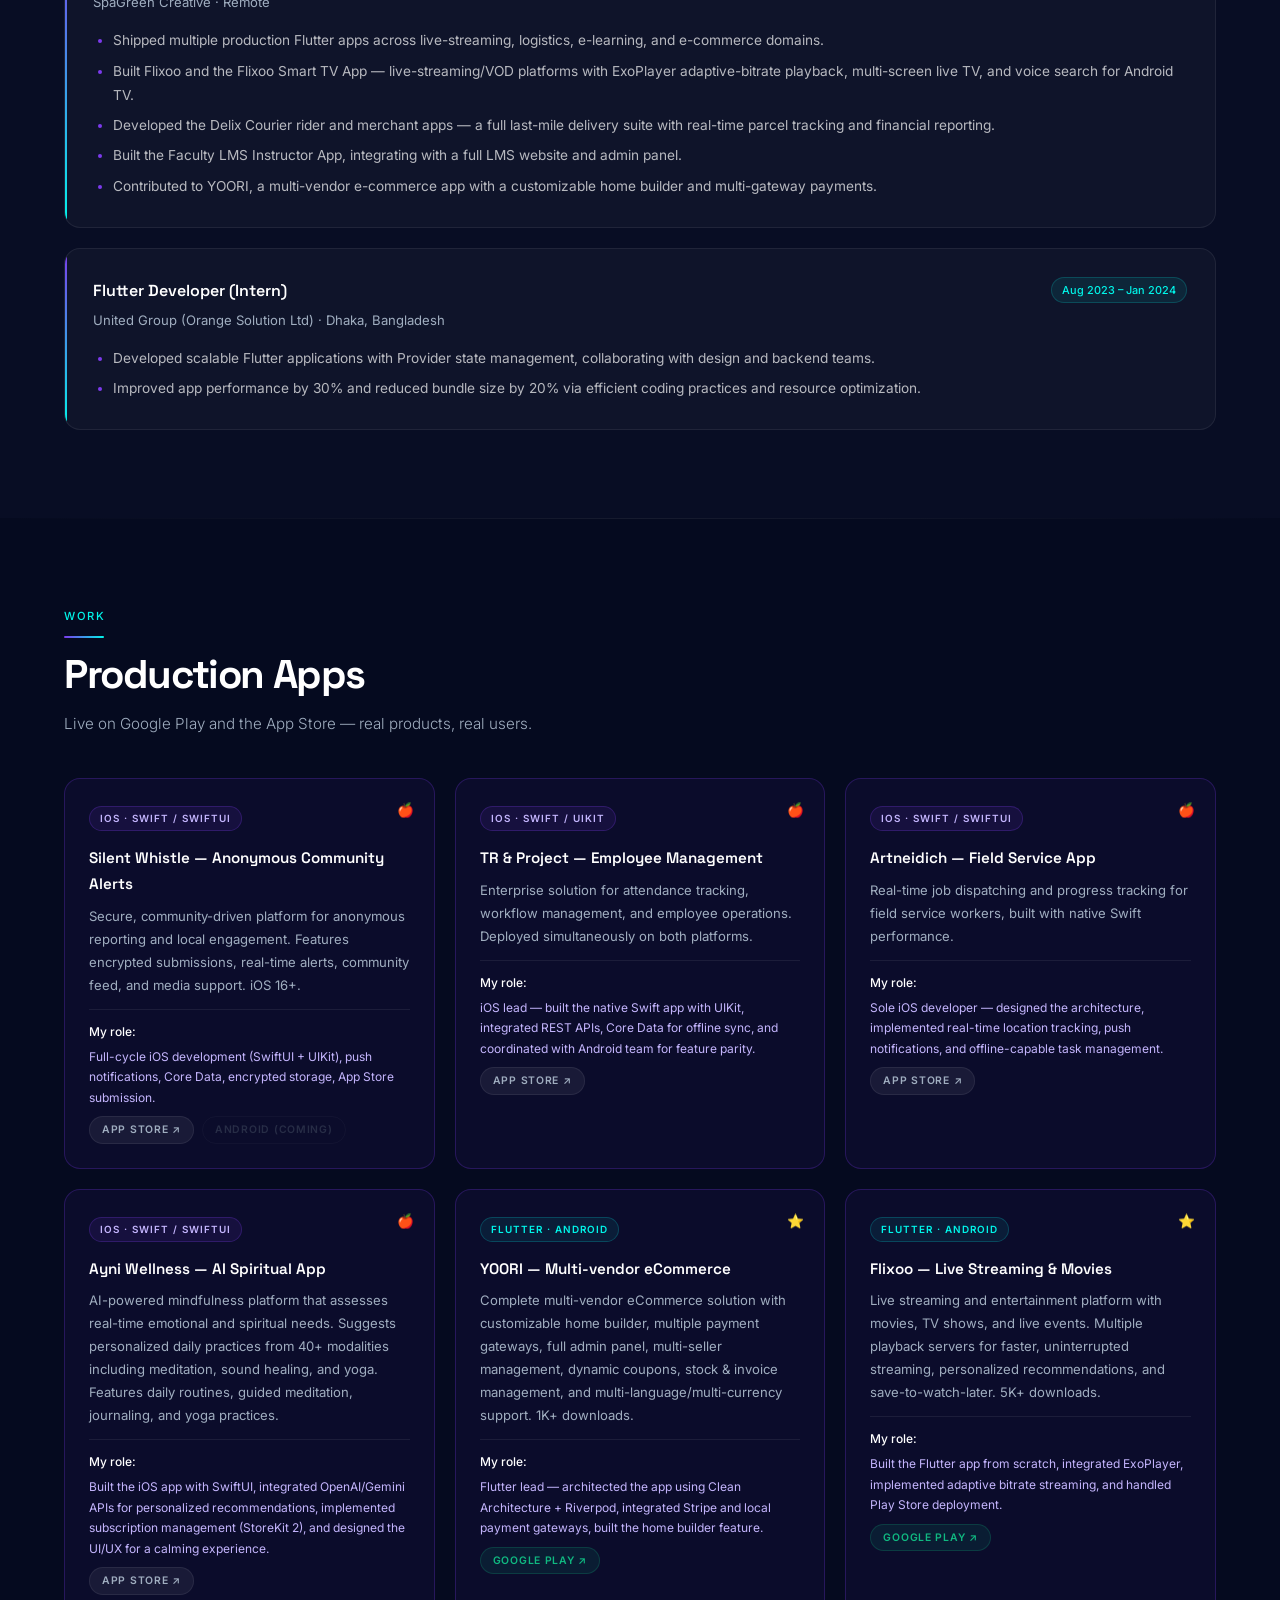
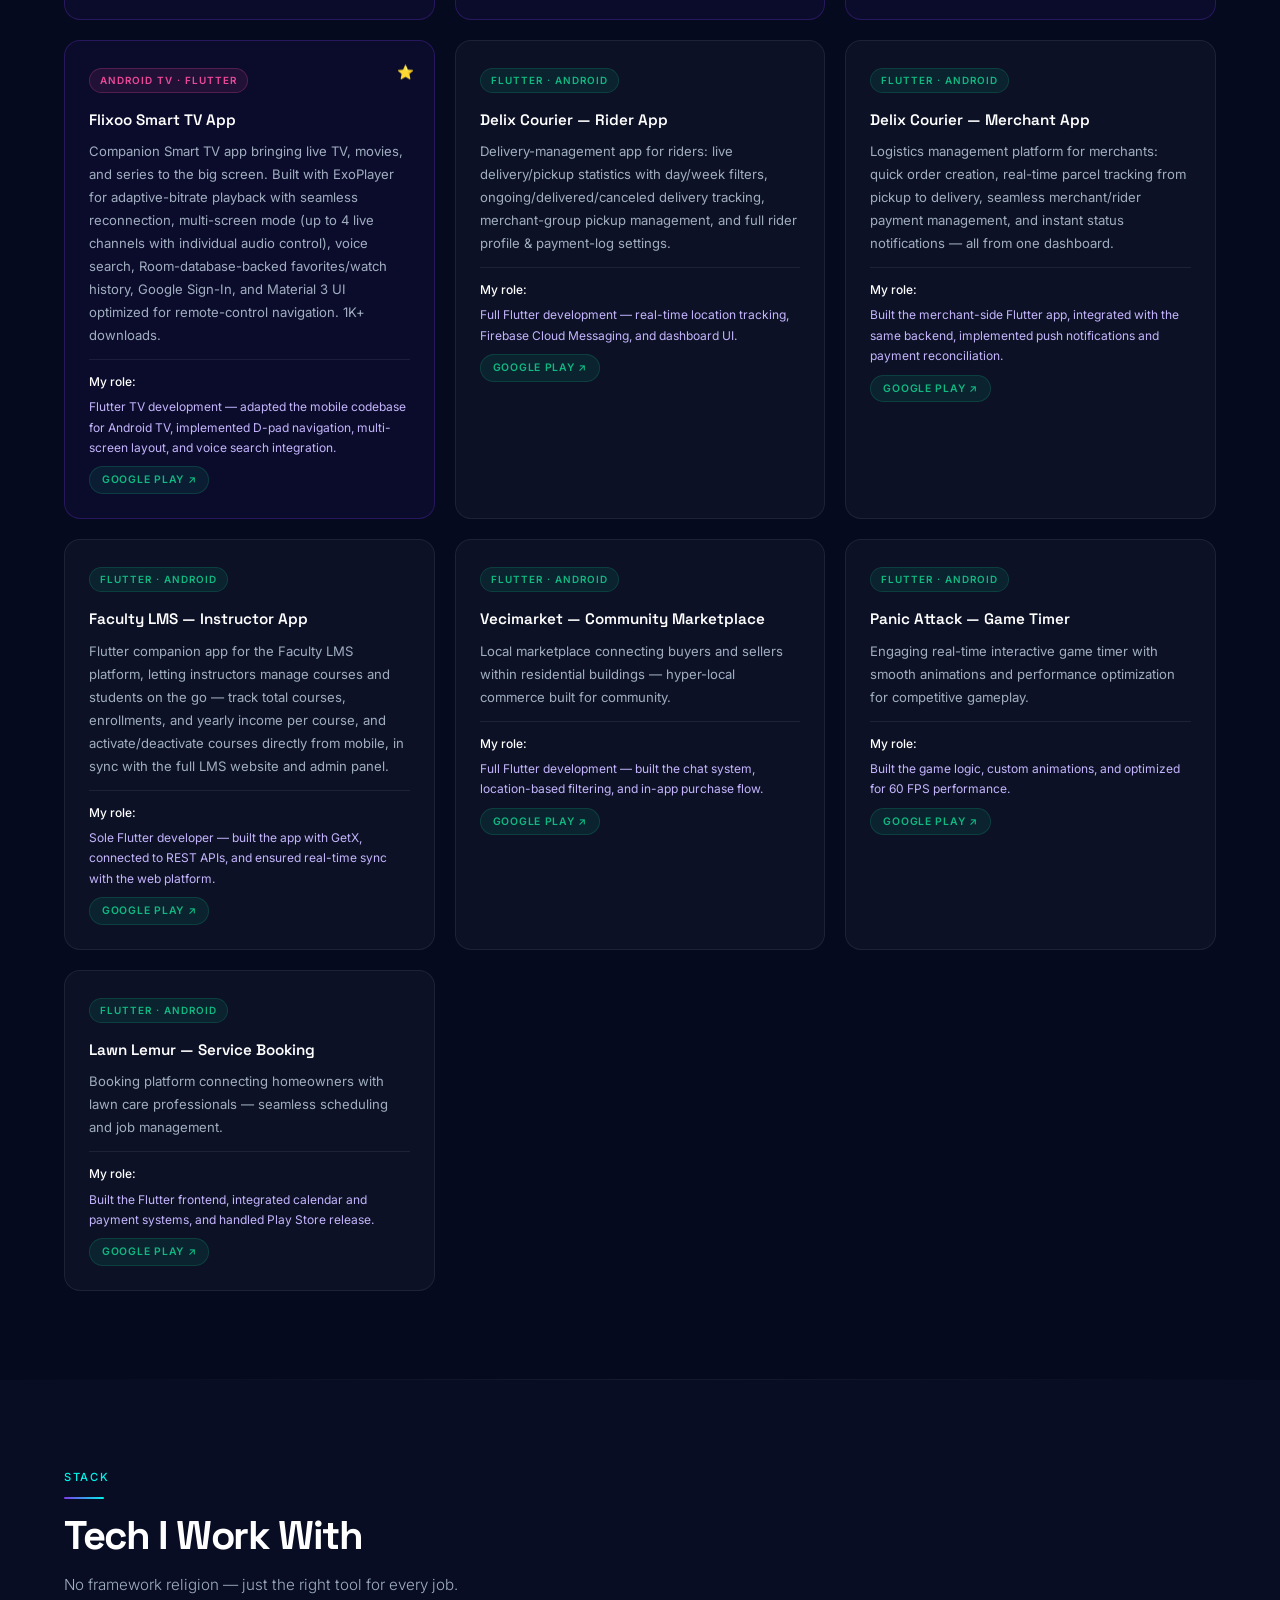
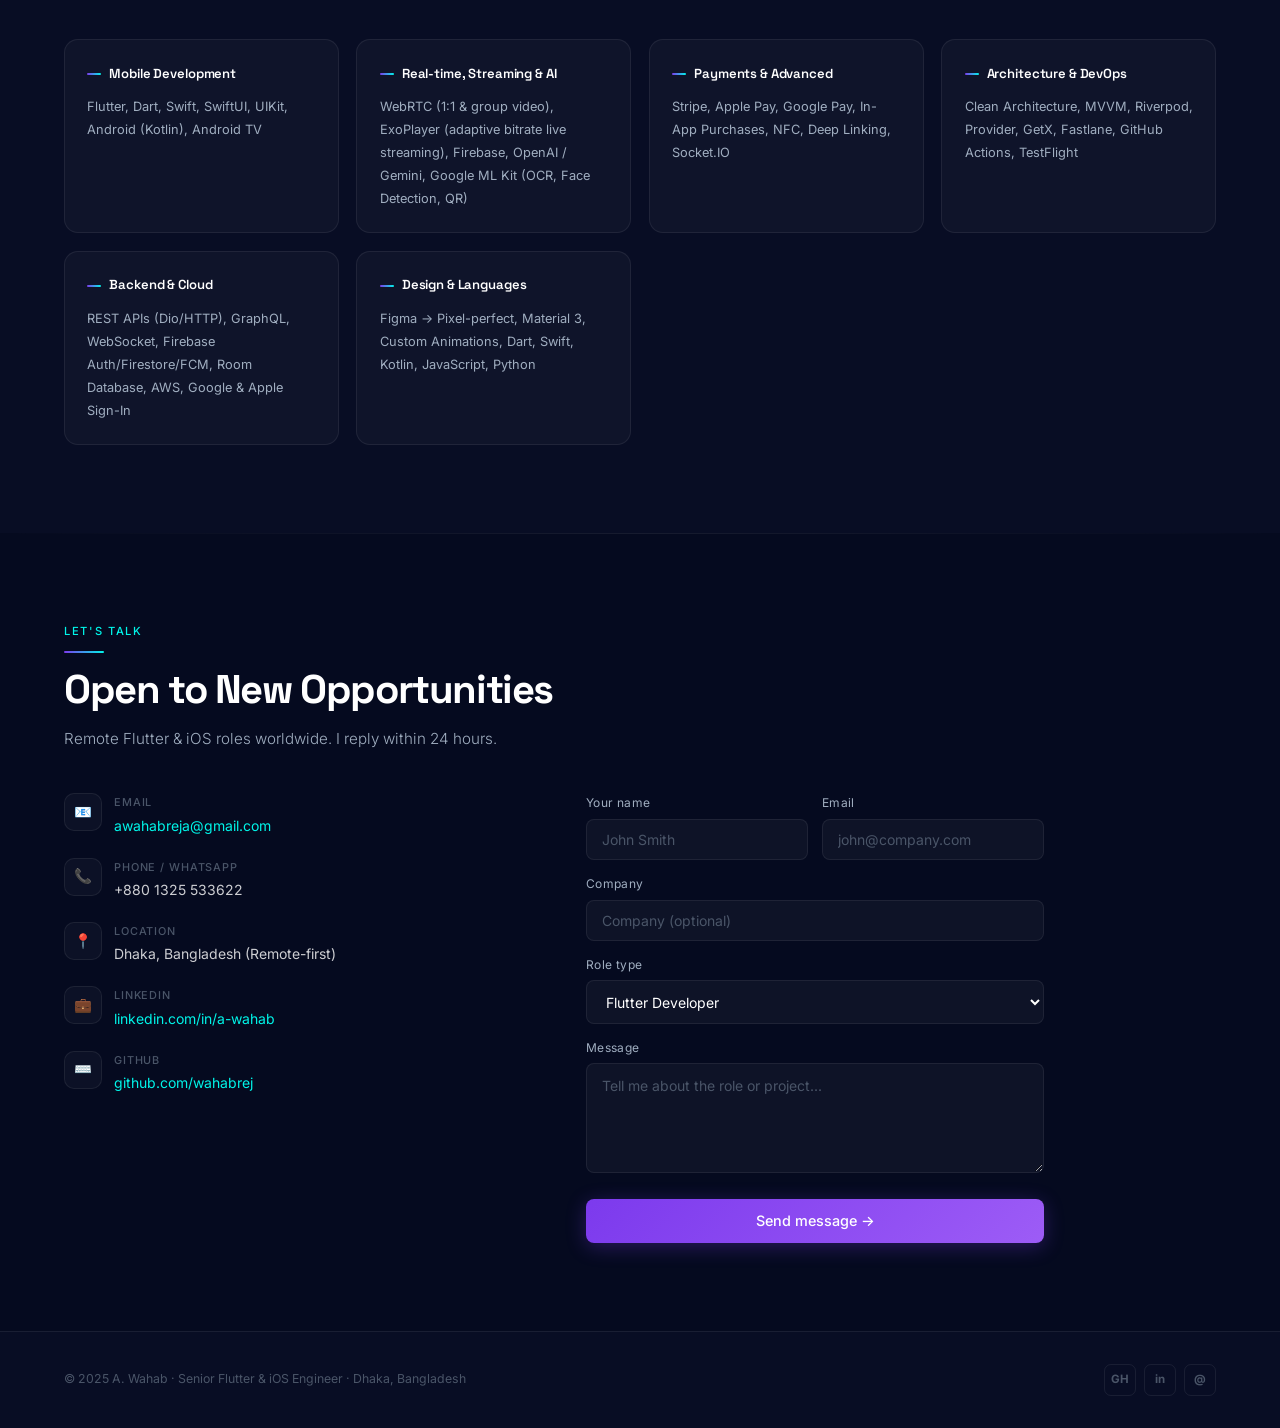
==== commit fee39303: "added the code" ====
--- a/index.html
+++ b/index.html
@@ -1,660 +1,1460 @@
 <!DOCTYPE html>
 <html lang="en">
 <head>
-<meta charset="UTF-8">
-<meta name="viewport" content="width=device-width, initial-scale=1.0">
-<title>A. Wahab — Senior Flutter & iOS Engineer</title>
-<link rel="preconnect" href="https://fonts.googleapis.com">
-<link rel="preconnect" href="https://fonts.gstatic.com" crossorigin>
-<link href="https://fonts.googleapis.com/css2?family=Space+Grotesk:wght@300;400;500;600;700&family=Inter:wght@300;400;500;600&display=swap" rel="stylesheet">
-<style>
-*,*::before,*::after{box-sizing:border-box;margin:0;padding:0}
-:root{
-  --bg:#050A1F;
-  --bg2:#080D24;
-  --bg3:#0C1230;
-  --violet:#7C3AED;
-  --violet-l:#9D5CF6;
-  --violet-ll:#C4B5FD;
-  --cyan:#00F5E9;
-  --cyan-d:#00C9BF;
-  --pink:#EC4899;
-  --white:#FFFFFF;
-  --gray:#A0AEC0;
-  --gray-d:#4A5568;
-  --card-bg:rgba(255,255,255,0.03);
-  --card-border:rgba(255,255,255,0.07);
-  --display:'Space Grotesk',sans-serif;
-  --body:'Inter',sans-serif;
-}
-html{scroll-behavior:smooth;overflow-x:hidden}
-body{background:var(--bg);color:var(--white);font-family:var(--body);font-size:16px;line-height:1.7;overflow-x:hidden;cursor:none}
-::-webkit-scrollbar{width:3px}
-::-webkit-scrollbar-track{background:var(--bg)}
-::-webkit-scrollbar-thumb{background:linear-gradient(var(--violet),var(--cyan));border-radius:3px}
-
-/* CURSOR */
-#cur{width:10px;height:10px;background:var(--cyan);border-radius:50%;position:fixed;top:0;left:0;pointer-events:none;z-index:9999;transform:translate(-50%,-50%);mix-blend-mode:screen;transition:width .3s,height .3s}
-#cur-r{width:32px;height:32px;border:1px solid rgba(0,245,233,.35);border-radius:50%;position:fixed;top:0;left:0;pointer-events:none;z-index:9998;transform:translate(-50%,-50%);transition:all .15s ease-out}
-
-/* NAV */
-nav{position:fixed;top:0;left:0;right:0;z-index:900;height:68px;padding:0 5%;display:flex;align-items:center;justify-content:space-between;background:rgba(5,10,31,.75);backdrop-filter:blur(20px);border-bottom:1px solid var(--card-border);transition:all .3s}
-nav.scrolled{background:rgba(5,10,31,.97);box-shadow:0 4px 30px rgba(0,0,0,.3)}
-.logo{font-family:var(--display);font-weight:700;font-size:1.05rem;letter-spacing:-.02em;color:var(--white);text-decoration:none;display:flex;align-items:center;gap:10px}
-.logo-mark{width:32px;height:32px;background:linear-gradient(135deg,var(--violet),var(--cyan));border-radius:9px;display:flex;align-items:center;justify-content:center;font-size:.65rem;font-weight:800;flex-shrink:0;color:#fff}
-.nav-links{display:flex;gap:2rem;list-style:none}
-.nav-links a{color:var(--gray);text-decoration:none;font-size:.875rem;font-weight:400;transition:color .2s;letter-spacing:.01em}
-.nav-links a:hover,.nav-links a.active{color:var(--white)}
-.nav-cta{padding:.5rem 1.25rem;background:linear-gradient(135deg,var(--violet),var(--violet-l));color:#fff;border-radius:100px;font-size:.825rem;font-weight:500;text-decoration:none;cursor:none;transition:all .2s;box-shadow:0 2px 14px rgba(124,58,237,.35)}
-.nav-cta:hover{opacity:.9;transform:scale(1.03);box-shadow:0 4px 20px rgba(124,58,237,.5)}
-.ham{display:none;flex-direction:column;gap:5px;background:none;border:none;cursor:none;padding:4px}
-.ham span{width:22px;height:2px;background:var(--white);display:block;transition:all .3s}
-
-/* MOBILE NAV */
-.mob{position:fixed;inset:0;z-index:850;background:rgba(5,10,31,.98);backdrop-filter:blur(20px);display:none;flex-direction:column;align-items:center;justify-content:center;gap:2rem}
-.mob.open{display:flex}
-.mob a{font-family:var(--display);font-size:1.75rem;font-weight:700;color:var(--white);text-decoration:none;transition:color .2s}
-.mob a:hover{color:var(--cyan)}
-.mob-close{position:absolute;top:1.5rem;right:1.5rem;background:none;border:1px solid var(--card-border);border-radius:8px;width:40px;height:40px;color:var(--white);font-size:1.1rem;cursor:none;display:flex;align-items:center;justify-content:center}
-
-/* HERO */
-.hero{min-height:100vh;padding:0 5%;padding-top:68px;display:grid;grid-template-columns:1fr 360px;align-items:center;gap:4rem;position:relative;overflow:hidden}
-.orb{position:absolute;border-radius:50%;filter:blur(80px);pointer-events:none}
-.orb1{width:550px;height:550px;background:var(--violet);opacity:.25;top:-150px;right:-100px;animation:fl1 9s ease-in-out infinite}
-.orb2{width:350px;height:350px;background:var(--cyan);opacity:.15;bottom:-80px;left:-80px;animation:fl2 11s ease-in-out infinite}
-.orb3{width:250px;height:250px;background:var(--pink);opacity:.12;top:45%;left:35%;animation:fl3 13s ease-in-out infinite}
-@keyframes fl1{0%,100%{transform:translate(0,0)}50%{transform:translate(-25px,25px)}}
-@keyframes fl2{0%,100%{transform:translate(0,0)}50%{transform:translate(35px,-35px)}}
-@keyframes fl3{0%,100%{transform:translate(0,0)}50%{transform:translate(-18px,18px)}}
-.hero-txt{position:relative;z-index:1}
-.eyebrow{display:inline-flex;align-items:center;gap:8px;font-size:.72rem;font-weight:500;letter-spacing:.12em;text-transform:uppercase;color:var(--cyan);padding:5px 14px;border:1px solid rgba(0,245,233,.22);border-radius:100px;background:rgba(0,245,233,.05);margin-bottom:1.5rem}
-.eyebrow::before{content:'';width:6px;height:6px;background:var(--cyan);border-radius:50%;animation:pd 2.2s infinite}
-@keyframes pd{0%,100%{box-shadow:0 0 0 0 rgba(0,245,233,.45)}50%{box-shadow:0 0 0 6px rgba(0,245,233,0)}}
-h1{font-family:var(--display);font-size:clamp(2.4rem,5vw,4rem);font-weight:700;line-height:1.08;letter-spacing:-.04em;margin-bottom:1.25rem}
-.gr{background:linear-gradient(135deg,var(--cyan),var(--violet-l));-webkit-background-clip:text;-webkit-text-fill-color:transparent;background-clip:text}
-.hero-sub{font-size:1rem;color:var(--gray);max-width:500px;margin-bottom:2.25rem;font-weight:300;line-height:1.85}
-.hero-btns{display:flex;gap:.875rem;flex-wrap:wrap}
-.btn-p{padding:.8rem 1.75rem;background:linear-gradient(135deg,var(--violet),var(--violet-l));color:#fff;border-radius:8px;font-size:.9rem;font-weight:500;text-decoration:none;cursor:none;transition:all .2s;box-shadow:0 4px 20px rgba(124,58,237,.35);font-family:var(--body)}
-.btn-p:hover{transform:translateY(-2px);box-shadow:0 8px 32px rgba(124,58,237,.5)}
-.btn-o{padding:.8rem 1.75rem;background:transparent;color:var(--white);border:1px solid var(--card-border);border-radius:8px;font-size:.9rem;font-weight:400;text-decoration:none;cursor:none;transition:all .2s;font-family:var(--body)}
-.btn-o:hover{border-color:rgba(255,255,255,.3);background:rgba(255,255,255,.04)}
-.stats{display:flex;gap:2.5rem;margin-top:3rem;padding-top:2rem;border-top:1px solid var(--card-border)}
-.stat-n{font-family:var(--display);font-size:2rem;font-weight:700;letter-spacing:-.04em;background:linear-gradient(135deg,var(--white),var(--gray));-webkit-background-clip:text;-webkit-text-fill-color:transparent;background-clip:text}
-.stat-l{font-size:.68rem;color:var(--gray);text-transform:uppercase;letter-spacing:.09em;margin-top:2px}
-
-/* PROFILE CARD */
-.pcard{position:relative;z-index:1;border:1px solid var(--card-border);border-radius:24px;padding:2rem;text-align:center;background:rgba(255,255,255,.03);backdrop-filter:blur(20px)}
-.pcard::before{content:'';position:absolute;inset:0;border-radius:24px;background:linear-gradient(135deg,rgba(124,58,237,.1),rgba(0,245,233,.05));pointer-events:none}
-.avatar-wrap{position:relative;width:120px;height:120px;margin:0 auto 1.25rem}
-.avatar{width:120px;height:120px;border-radius:50%;object-fit:cover;display:block;border:3px solid transparent;background:linear-gradient(var(--bg3),var(--bg3)) padding-box,linear-gradient(135deg,var(--violet),var(--cyan)) border-box}
-.avail-ring{position:absolute;bottom:6px;right:6px;width:16px;height:16px;background:#10B981;border-radius:50%;border:2px solid var(--bg3)}
-.pcard-name{font-family:var(--display);font-size:1.2rem;font-weight:700;margin-bottom:.2rem}
-.pcard-role{font-size:.72rem;color:var(--cyan);letter-spacing:.09em;text-transform:uppercase;font-weight:500;margin-bottom:1.25rem}
-.badges{display:flex;flex-wrap:wrap;gap:.4rem;justify-content:center;margin-bottom:1.4rem}
-.badge{font-size:.65rem;padding:3px 10px;border:1px solid var(--card-border);border-radius:100px;color:var(--gray);background:rgba(255,255,255,.03);letter-spacing:.03em}
-.pcard-links{display:flex;gap:.5rem;justify-content:center}
-.pcard-link{width:36px;height:36px;border:1px solid var(--card-border);border-radius:8px;display:flex;align-items:center;justify-content:center;text-decoration:none;color:var(--gray);font-size:.72rem;font-weight:700;transition:all .2s;cursor:none}
-.pcard-link:hover{border-color:var(--violet);color:var(--white);background:rgba(124,58,237,.15)}
-.avail-txt{font-size:.75rem;color:#10B981;margin-top:1rem;display:flex;align-items:center;justify-content:center;gap:6px;font-weight:500}
-
-/* MARQUEE */
-.mq-wrap{overflow:hidden;border-top:1px solid var(--card-border);border-bottom:1px solid var(--card-border);padding:.875rem 0;background:rgba(255,255,255,.015)}
-.mq-track{display:flex;gap:2.5rem;animation:mq 30s linear infinite;width:max-content}
-.mq-track:hover{animation-play-state:paused}
-@keyframes mq{from{transform:translateX(0)}to{transform:translateX(-50%)}}
-.mq-item{
-    white-space: nowrap;
-    font-size: .7rem;
-    letter-spacing: .1em;
-    text-transform: uppercase;
-    color: #FFFFFF; /* Pure Bright White */
-    display: flex;
-    align-items: center;
-    gap: .75rem;
-    font-weight: 600;
-    opacity: 1;
-    text-shadow: 0 0 8px rgba(255,255,255,.35); /* Optional: আরও উজ্জ্বল দেখাবে */
-}
-
-.mq-item::after{
-    content: '✦';
-    color: #FFFFFF; /* চাইলে এটাও সাদা করুন */
-    font-size: .55rem;
-}
-
-/* SECTIONS */
-section{padding:5.5rem 5%}
-.s-alt{background:var(--bg2)}
-.s-eye{font-size:.7rem;letter-spacing:.15em;text-transform:uppercase;color:var(--cyan);margin-bottom:.625rem;font-weight:500}
-.g-line{width:40px;height:2px;background:linear-gradient(90deg,var(--violet),var(--cyan));border-radius:100px;margin-bottom:.875rem}
-h2{font-family:var(--display);font-size:clamp(1.7rem,3.5vw,2.5rem);font-weight:700;letter-spacing:-.035em;line-height:1.15;margin-bottom:.75rem}
-.s-sub{font-size:.95rem;color:var(--gray);max-width:520px;font-weight:300;line-height:1.85;margin-bottom:2.5rem}
-.divider{height:1px;background:linear-gradient(90deg,transparent,var(--card-border),transparent)}
-
-/* EXPERIENCE */
-.exp-list{display:flex;flex-direction:column;gap:1.25rem}
-.exp{border:1px solid var(--card-border);border-radius:16px;padding:1.75rem;background:var(--card-bg);position:relative;overflow:hidden;transition:border-color .3s,background .3s}
-.exp::before{content:'';position:absolute;left:0;top:0;bottom:0;width:2px;background:linear-gradient(180deg,var(--violet),var(--cyan))}
-.exp:hover{border-color:rgba(124,58,237,.35);background:rgba(124,58,237,.04)}
-.exp-head{display:flex;justify-content:space-between;align-items:flex-start;flex-wrap:wrap;gap:.5rem;margin-bottom:.3rem}
-.exp-title{font-family:var(--display);font-size:1rem;font-weight:600}
-.exp-date{font-size:.68rem;color:var(--cyan);background:rgba(0,245,233,.08);padding:3px 10px;border-radius:100px;white-space:nowrap;font-weight:500;border:1px solid rgba(0,245,233,.18)}
-.exp-co{font-size:.82rem;color:var(--gray);margin-bottom:1rem;font-weight:400}
-.exp ul{padding-left:1.25rem;display:flex;flex-direction:column;gap:.4rem}
-.exp li{font-size:.855rem;color:rgba(255,255,255,.7);line-height:1.75}
-.exp li::marker{color:var(--violet)}
-
-/* PROJECTS */
-.proj-grid{display:grid;grid-template-columns:repeat(auto-fit,minmax(290px,1fr));gap:1.25rem}
-.proj{border:1px solid var(--card-border);border-radius:16px;padding:1.5rem;background:var(--card-bg);transition:all .25s;position:relative;cursor:none}
-.proj:hover{border-color:rgba(124,58,237,.4);transform:translateY(-3px);background:rgba(124,58,237,.05);box-shadow:0 8px 32px rgba(124,58,237,.15)}
-.proj.feat{border-color:rgba(124,58,237,.25);background:rgba(124,58,237,.06)}
-.feat-star{position:absolute;top:1.25rem;right:1.25rem;font-size:.85rem}
-.pbadge{font-size:.62rem;letter-spacing:.1em;text-transform:uppercase;padding:3px 10px;border-radius:100px;display:inline-block;margin-bottom:.875rem;font-weight:600}
-.pb-a{background:rgba(16,185,129,.1);color:#10B981;border:1px solid rgba(16,185,129,.2)}
-.pb-i{background:rgba(255,255,255,.06);color:var(--gray);border:1px solid var(--card-border)}
-.pb-c{background:rgba(124,58,237,.1);color:var(--violet-ll);border:1px solid rgba(124,58,237,.25)}
-.pb-f{background:rgba(0,245,233,.07);color:var(--cyan);border:1px solid rgba(0,245,233,.2)}
-.pb-tv{background:rgba(236,72,153,.1);color:var(--pink);border:1px solid rgba(236,72,153,.25)}
-.proj-name{font-family:var(--display);font-size:.95rem;font-weight:600;margin-bottom:.5rem}
-.proj-desc{font-size:.82rem;color:var(--gray);line-height:1.75;margin-bottom:1rem}
-.proj-links{display:flex;gap:.5rem;flex-wrap:wrap}
-.plink{font-size:.65rem;letter-spacing:.07em;text-transform:uppercase;font-weight:600;padding:4px 12px;border-radius:100px;text-decoration:none;transition:all .2s;cursor:none}
-.pl-play{background:rgba(16,185,129,.1);color:#10B981;border:1px solid rgba(16,185,129,.2)}
-.pl-play:hover{background:#10B981;color:#fff}
-.pl-ios{background:rgba(255,255,255,.06);color:var(--gray);border:1px solid var(--card-border)}
-.pl-ios:hover{background:rgba(255,255,255,.15);color:var(--white)}
-.pl-soon{opacity:.45;cursor:not-allowed;border:1px solid var(--card-border);color:var(--gray-d)}
-
-/* SKILLS */
-.skills-grid{display:grid;grid-template-columns:repeat(auto-fit,minmax(240px,1fr));gap:1.1rem}
-.skill-cat{border:1px solid var(--card-border);border-radius:14px;padding:1.4rem;background:var(--card-bg);transition:all .25s}
-.skill-cat:hover{border-color:rgba(0,245,233,.25);background:rgba(0,245,233,.03)}
-.skill-cat h4{font-family:var(--display);font-size:.82rem;font-weight:600;margin-bottom:.625rem;color:var(--white);display:flex;align-items:center;gap:.5rem;letter-spacing:-.01em}
-.skill-cat h4::before{content:'';width:14px;height:2px;background:linear-gradient(90deg,var(--violet),var(--cyan));border-radius:2px;flex-shrink:0}
-.skill-cat p{font-size:.8rem;color:var(--gray);line-height:1.8}
-
-/* CONTACT */
-.contact-grid{display:grid;grid-template-columns:1fr 1fr;gap:4rem;max-width:980px}
-.c-det{display:flex;align-items:flex-start;gap:12px;margin-bottom:1.25rem}
-.c-icon{width:38px;height:38px;border:1px solid var(--card-border);border-radius:10px;display:flex;align-items:center;justify-content:center;font-size:.9rem;flex-shrink:0;background:rgba(255,255,255,.03)}
-.c-label{font-size:.68rem;color:var(--gray-d);text-transform:uppercase;letter-spacing:.08em;font-weight:500}
-.c-val{font-size:.875rem;margin-top:2px;color:rgba(255,255,255,.8)}
-.c-val a{color:var(--cyan);text-decoration:none;font-weight:400;transition:color .2s}
-.c-val a:hover{color:var(--white)}
-form{display:flex;flex-direction:column;gap:.875rem}
-.f-row{display:grid;grid-template-columns:1fr 1fr;gap:.875rem}
-label{font-size:.75rem;color:var(--gray);letter-spacing:.03em;display:block;margin-bottom:5px;font-weight:400}
-input,textarea,select{width:100%;background:rgba(255,255,255,.04);border:1px solid var(--card-border);border-radius:8px;padding:.7rem .95rem;color:var(--white);font-family:var(--body);font-size:.875rem;outline:none;transition:border-color .2s,background .2s}
-input:focus,textarea:focus,select:focus{border-color:var(--violet);background:rgba(124,58,237,.07)}
-input::placeholder,textarea::placeholder{color:var(--gray-d)}
-select option{background:#0C1230;color:var(--white)}
-textarea{resize:vertical;min-height:110px;line-height:1.6}
-.btn-sub{padding:.825rem;background:linear-gradient(135deg,var(--violet),var(--violet-l));color:#fff;border:none;border-radius:8px;font-size:.9rem;font-weight:500;font-family:var(--body);cursor:none;transition:all .2s;margin-top:.25rem;box-shadow:0 4px 20px rgba(124,58,237,.3)}
-.btn-sub:hover{transform:translateY(-2px);box-shadow:0 8px 30px rgba(124,58,237,.5)}
-
-/* FOOTER */
-footer{border-top:1px solid var(--card-border);padding:2rem 5%;display:flex;justify-content:space-between;align-items:center;flex-wrap:wrap;gap:1rem;background:var(--bg2)}
-footer p{font-size:.77rem;color:var(--gray-d)}
-.foot-links{display:flex;gap:.5rem}
-.foot-link{width:32px;height:32px;border:1px solid var(--card-border);border-radius:7px;display:flex;align-items:center;justify-content:center;text-decoration:none;color:var(--gray-d);font-size:.72rem;font-weight:700;transition:all .2s;cursor:none}
-.foot-link:hover{border-color:var(--violet);color:var(--white);background:rgba(124,58,237,.15)}
-
-/* REVEAL */
-.reveal{opacity:0;transform:translateY(22px);transition:opacity .65s cubic-bezier(.22,1,.36,1),transform .65s cubic-bezier(.22,1,.36,1)}
-.reveal.on{opacity:1;transform:none}
-.d1{transition-delay:.08s}.d2{transition-delay:.16s}.d3{transition-delay:.24s}.d4{transition-delay:.32s}.d5{transition-delay:.4s}
-
-/* RESPONSIVE */
-@media(max-width:900px){
-  .hero{grid-template-columns:1fr;padding-top:90px}
-  .pcard{max-width:320px}
-  .contact-grid{grid-template-columns:1fr}
-  .f-row{grid-template-columns:1fr}
-  .stats{flex-wrap:wrap;gap:1.75rem}
-}
-@media(max-width:640px){
-  .nav-links,.nav-cta{display:none}
-  .ham{display:flex}
-  footer{flex-direction:column;text-align:center}
-  #cur,#cur-r{display:none}
-  body{cursor:auto}
-  a,button{cursor:pointer}
-}
-</style>
+  <meta charset="UTF-8">
+  <meta name="viewport" content="width=device-width, initial-scale=1.0">
+  <title>A. Wahab — Senior Flutter & iOS Engineer</title>
+  <link rel="preconnect" href="https://fonts.googleapis.com">
+  <link rel="preconnect" href="https://fonts.gstatic.com" crossorigin>
+  <link href="https://fonts.googleapis.com/css2?family=Space+Grotesk:wght@300;400;500;600;700&family=Inter:wght@300;400;500;600&display=swap" rel="stylesheet">
+  <style>
+    * {
+      margin: 0;
+      padding: 0;
+      box-sizing: border-box;
+    }
+    :root {
+      --bg: #050A1F;
+      --bg2: #080D24;
+      --bg3: #0C1230;
+      --violet: #7C3AED;
+      --violet-l: #9D5CF6;
+      --violet-ll: #C4B5FD;
+      --cyan: #00F5E9;
+      --cyan-d: #00C9BF;
+      --pink: #EC4899;
+      --white: #FFFFFF;
+      --gray: #A0AEC0;
+      --gray-d: #4A5568;
+      --card-bg: rgba(255,255,255,0.03);
+      --card-border: rgba(255,255,255,0.07);
+      --display: 'Space Grotesk', sans-serif;
+      --body: 'Inter', sans-serif;
+    }
+    html {
+      scroll-behavior: smooth;
+      overflow-x: hidden;
+    }
+    body {
+      background: var(--bg);
+      color: var(--white);
+      font-family: var(--body);
+      font-size: 16px;
+      line-height: 1.7;
+      overflow-x: hidden;
+      cursor: none;
+    }
+    ::-webkit-scrollbar {
+      width: 3px;
+    }
+    ::-webkit-scrollbar-track {
+      background: var(--bg);
+    }
+    ::-webkit-scrollbar-thumb {
+      background: linear-gradient(var(--violet), var(--cyan));
+      border-radius: 3px;
+    }
+
+    /* Cursor */
+    #cur {
+      width: 10px;
+      height: 10px;
+      background: var(--cyan);
+      border-radius: 50%;
+      position: fixed;
+      top: 0;
+      left: 0;
+      pointer-events: none;
+      z-index: 9999;
+      transform: translate(-50%, -50%);
+      mix-blend-mode: screen;
+      transition: width .3s, height .3s;
+    }
+    #cur-r {
+      width: 32px;
+      height: 32px;
+      border: 1px solid rgba(0,245,233,.35);
+      border-radius: 50%;
+      position: fixed;
+      top: 0;
+      left: 0;
+      pointer-events: none;
+      z-index: 9998;
+      transform: translate(-50%, -50%);
+      transition: all .15s ease-out;
+    }
+
+    /* NAV */
+    nav {
+      position: fixed;
+      top: 0;
+      left: 0;
+      right: 0;
+      z-index: 900;
+      height: 68px;
+      padding: 0 5%;
+      display: flex;
+      align-items: center;
+      justify-content: space-between;
+      background: rgba(5,10,31,.75);
+      backdrop-filter: blur(20px);
+      border-bottom: 1px solid var(--card-border);
+      transition: all .3s;
+    }
+    nav.scrolled {
+      background: rgba(5,10,31,.97);
+      box-shadow: 0 4px 30px rgba(0,0,0,.3);
+    }
+    .logo {
+      font-family: var(--display);
+      font-weight: 700;
+      font-size: 1.05rem;
+      letter-spacing: -.02em;
+      color: var(--white);
+      text-decoration: none;
+      display: flex;
+      align-items: center;
+      gap: 10px;
+    }
+    .logo-mark {
+      width: 32px;
+      height: 32px;
+      background: linear-gradient(135deg, var(--violet), var(--cyan));
+      border-radius: 9px;
+      display: flex;
+      align-items: center;
+      justify-content: center;
+      font-size: .65rem;
+      font-weight: 800;
+      flex-shrink: 0;
+      color: #fff;
+    }
+    .nav-links {
+      display: flex;
+      gap: 2rem;
+      list-style: none;
+    }
+    .nav-links a {
+      color: var(--gray);
+      text-decoration: none;
+      font-size: .875rem;
+      font-weight: 400;
+      transition: color .2s;
+      letter-spacing: .01em;
+    }
+    .nav-links a:hover,
+    .nav-links a.active {
+      color: var(--white);
+    }
+    .nav-cta {
+      padding: .5rem 1.25rem;
+      background: linear-gradient(135deg, var(--violet), var(--violet-l));
+      color: #fff;
+      border-radius: 100px;
+      font-size: .825rem;
+      font-weight: 500;
+      text-decoration: none;
+      cursor: none;
+      transition: all .2s;
+      box-shadow: 0 2px 14px rgba(124,58,237,.35);
+    }
+    .nav-cta:hover {
+      opacity: .9;
+      transform: scale(1.03);
+      box-shadow: 0 4px 20px rgba(124,58,237,.5);
+    }
+    .ham {
+      display: none;
+      flex-direction: column;
+      gap: 5px;
+      background: none;
+      border: none;
+      cursor: none;
+      padding: 4px;
+    }
+    .ham span {
+      width: 22px;
+      height: 2px;
+      background: var(--white);
+      display: block;
+      transition: all .3s;
+    }
+
+    /* MOBILE NAV */
+    .mob {
+      position: fixed;
+      inset: 0;
+      z-index: 850;
+      background: rgba(5,10,31,.98);
+      backdrop-filter: blur(20px);
+      display: none;
+      flex-direction: column;
+      align-items: center;
+      justify-content: center;
+      gap: 2rem;
+    }
+    .mob.open {
+      display: flex;
+    }
+    .mob a {
+      font-family: var(--display);
+      font-size: 1.75rem;
+      font-weight: 700;
+      color: var(--white);
+      text-decoration: none;
+      transition: color .2s;
+    }
+    .mob a:hover {
+      color: var(--cyan);
+    }
+    .mob-close {
+      position: absolute;
+      top: 1.5rem;
+      right: 1.5rem;
+      background: none;
+      border: 1px solid var(--card-border);
+      border-radius: 8px;
+      width: 40px;
+      height: 40px;
+      color: var(--white);
+      font-size: 1.1rem;
+      cursor: none;
+      display: flex;
+      align-items: center;
+      justify-content: center;
+    }
+
+    /* HERO */
+    .hero {
+      min-height: 100vh;
+      padding: 0 5%;
+      padding-top: 68px;
+      display: grid;
+      grid-template-columns: 1fr 360px;
+      align-items: center;
+      gap: 4rem;
+      position: relative;
+      overflow: hidden;
+    }
+    .orb {
+      position: absolute;
+      border-radius: 50%;
+      filter: blur(80px);
+      pointer-events: none;
+    }
+    .orb1 {
+      width: 550px;
+      height: 550px;
+      background: var(--violet);
+      opacity: .25;
+      top: -150px;
+      right: -100px;
+      animation: fl1 9s ease-in-out infinite;
+    }
+    .orb2 {
+      width: 350px;
+      height: 350px;
+      background: var(--cyan);
+      opacity: .15;
+      bottom: -80px;
+      left: -80px;
+      animation: fl2 11s ease-in-out infinite;
+    }
+    .orb3 {
+      width: 250px;
+      height: 250px;
+      background: var(--pink);
+      opacity: .12;
+      top: 45%;
+      left: 35%;
+      animation: fl3 13s ease-in-out infinite;
+    }
+    @keyframes fl1 {
+      0%,100%{transform:translate(0,0)}50%{transform:translate(-25px,25px)}
+    }
+    @keyframes fl2 {
+      0%,100%{transform:translate(0,0)}50%{transform:translate(35px,-35px)}
+    }
+    @keyframes fl3 {
+      0%,100%{transform:translate(0,0)}50%{transform:translate(-18px,18px)}
+    }
+    .hero-txt {
+      position: relative;
+      z-index: 1;
+    }
+    .eyebrow {
+      display: inline-flex;
+      align-items: center;
+      gap: 8px;
+      font-size: .72rem;
+      font-weight: 500;
+      letter-spacing: .12em;
+      text-transform: uppercase;
+      color: var(--cyan);
+      padding: 5px 14px;
+      border: 1px solid rgba(0,245,233,.22);
+      border-radius: 100px;
+      background: rgba(0,245,233,.05);
+      margin-bottom: 1.5rem;
+    }
+    .eyebrow::before {
+      content: '';
+      width: 6px;
+      height: 6px;
+      background: var(--cyan);
+      border-radius: 50%;
+      animation: pd 2.2s infinite;
+    }
+    @keyframes pd {
+      0%,100%{box-shadow:0 0 0 0 rgba(0,245,233,.45)}50%{box-shadow:0 0 0 6px rgba(0,245,233,0)}
+    }
+    h1 {
+      font-family: var(--display);
+      font-size: clamp(2.4rem,5vw,4rem);
+      font-weight: 700;
+      line-height: 1.08;
+      letter-spacing: -.04em;
+      margin-bottom: 1.25rem;
+    }
+    .gr {
+      background: linear-gradient(135deg, var(--cyan), var(--violet-l));
+      -webkit-background-clip: text;
+      -webkit-text-fill-color: transparent;
+      background-clip: text;
+    }
+    .hero-sub {
+      font-size: 1rem;
+      color: var(--gray);
+      max-width: 500px;
+      margin-bottom: 2.25rem;
+      font-weight: 300;
+      line-height: 1.85;
+    }
+    .hero-btns {
+      display: flex;
+      gap: .875rem;
+      flex-wrap: wrap;
+    }
+    .btn-p {
+      padding: .8rem 1.75rem;
+      background: linear-gradient(135deg, var(--violet), var(--violet-l));
+      color: #fff;
+      border-radius: 8px;
+      font-size: .9rem;
+      font-weight: 500;
+      text-decoration: none;
+      cursor: none;
+      transition: all .2s;
+      box-shadow: 0 4px 20px rgba(124,58,237,.35);
+      font-family: var(--body);
+    }
+    .btn-p:hover {
+      transform: translateY(-2px);
+      box-shadow: 0 8px 32px rgba(124,58,237,.5);
+    }
+    .btn-o {
+      padding: .8rem 1.75rem;
+      background: transparent;
+      color: var(--white);
+      border: 1px solid var(--card-border);
+      border-radius: 8px;
+      font-size: .9rem;
+      font-weight: 400;
+      text-decoration: none;
+      cursor: none;
+      transition: all .2s;
+      font-family: var(--body);
+    }
+    .btn-o:hover {
+      border-color: rgba(255,255,255,.3);
+      background: rgba(255,255,255,.04);
+    }
+    .stats {
+      display: flex;
+      gap: 2.5rem;
+      margin-top: 3rem;
+      padding-top: 2rem;
+      border-top: 1px solid var(--card-border);
+    }
+    .stat-n {
+      font-family: var(--display);
+      font-size: 2rem;
+      font-weight: 700;
+      letter-spacing: -.04em;
+      background: linear-gradient(135deg, var(--white), var(--gray));
+      -webkit-background-clip: text;
+      -webkit-text-fill-color: transparent;
+      background-clip: text;
+    }
+    .stat-l {
+      font-size: .68rem;
+      color: var(--gray);
+      text-transform: uppercase;
+      letter-spacing: .09em;
+      margin-top: 2px;
+    }
+
+    /* PROFILE CARD */
+    .pcard {
+      position: relative;
+      z-index: 1;
+      border: 1px solid var(--card-border);
+      border-radius: 24px;
+      padding: 2rem;
+      text-align: center;
+      background: rgba(255,255,255,.03);
+      backdrop-filter: blur(20px);
+    }
+    .pcard::before {
+      content: '';
+      position: absolute;
+      inset: 0;
+      border-radius: 24px;
+      background: linear-gradient(135deg, rgba(124,58,237,.1), rgba(0,245,233,.05));
+      pointer-events: none;
+    }
+    .avatar-wrap {
+      position: relative;
+      width: 120px;
+      height: 120px;
+      margin: 0 auto 1.25rem;
+    }
+    .avatar {
+      width: 120px;
+      height: 120px;
+      border-radius: 50%;
+      object-fit: cover;
+      display: block;
+      border: 3px solid transparent;
+      background: linear-gradient(var(--bg3), var(--bg3)) padding-box, linear-gradient(135deg, var(--violet), var(--cyan)) border-box;
+    }
+    .avail-ring {
+      position: absolute;
+      bottom: 6px;
+      right: 6px;
+      width: 16px;
+      height: 16px;
+      background: #10B981;
+      border-radius: 50%;
+      border: 2px solid var(--bg3);
+    }
+    .pcard-name {
+      font-family: var(--display);
+      font-size: 1.2rem;
+      font-weight: 700;
+      margin-bottom: .2rem;
+    }
+    .pcard-role {
+      font-size: .72rem;
+      color: var(--cyan);
+      letter-spacing: .09em;
+      text-transform: uppercase;
+      font-weight: 500;
+      margin-bottom: 1.25rem;
+    }
+    .badges {
+      display: flex;
+      flex-wrap: wrap;
+      gap: .4rem;
+      justify-content: center;
+      margin-bottom: 1.4rem;
+    }
+    .badge {
+      font-size: .65rem;
+      padding: 3px 10px;
+      border: 1px solid var(--card-border);
+      border-radius: 100px;
+      color: var(--gray);
+      background: rgba(255,255,255,.03);
+      letter-spacing: .03em;
+    }
+    .pcard-links {
+      display: flex;
+      gap: .5rem;
+      justify-content: center;
+    }
+    .pcard-link {
+      width: 36px;
+      height: 36px;
+      border: 1px solid var(--card-border);
+      border-radius: 8px;
+      display: flex;
+      align-items: center;
+      justify-content: center;
+      text-decoration: none;
+      color: var(--gray);
+      font-size: .72rem;
+      font-weight: 700;
+      transition: all .2s;
+      cursor: none;
+    }
+    .pcard-link:hover {
+      border-color: var(--violet);
+      color: var(--white);
+      background: rgba(124,58,237,.15);
+    }
+    .avail-txt {
+      font-size: .75rem;
+      color: #10B981;
+      margin-top: 1rem;
+      display: flex;
+      align-items: center;
+      justify-content: center;
+      gap: 6px;
+      font-weight: 500;
+    }
+
+    /* MARQUEE */
+    .mq-wrap {
+      overflow: hidden;
+      border-top: 1px solid var(--card-border);
+      border-bottom: 1px solid var(--card-border);
+      padding: .875rem 0;
+      background: rgba(255,255,255,.015);
+    }
+    .mq-track {
+      display: flex;
+      gap: 2.5rem;
+      animation: mq 30s linear infinite;
+      width: max-content;
+    }
+    .mq-track:hover {
+      animation-play-state: paused;
+    }
+    @keyframes mq {
+      from{transform:translateX(0)}to{transform:translateX(-50%)}
+    }
+    .mq-item {
+      white-space: nowrap;
+      font-size: .7rem;
+      letter-spacing: .1em;
+      text-transform: uppercase;
+      color: #FFFFFF;
+      display: flex;
+      align-items: center;
+      gap: .75rem;
+      font-weight: 600;
+      opacity: 1;
+      text-shadow: 0 0 8px rgba(255,255,255,.35);
+    }
+    .mq-item::after {
+      content: '✦';
+      color: #FFFFFF;
+      font-size: .55rem;
+    }
+
+    /* SECTIONS */
+    section {
+      padding: 5.5rem 5%;
+    }
+    .s-alt {
+      background: var(--bg2);
+    }
+    .s-eye {
+      font-size: .7rem;
+      letter-spacing: .15em;
+      text-transform: uppercase;
+      color: var(--cyan);
+      margin-bottom: .625rem;
+      font-weight: 500;
+    }
+    .g-line {
+      width: 40px;
+      height: 2px;
+      background: linear-gradient(90deg, var(--violet), var(--cyan));
+      border-radius: 100px;
+      margin-bottom: .875rem;
+    }
+    h2 {
+      font-family: var(--display);
+      font-size: clamp(1.7rem, 3.5vw, 2.5rem);
+      font-weight: 700;
+      letter-spacing: -.035em;
+      line-height: 1.15;
+      margin-bottom: .75rem;
+    }
+    .s-sub {
+      font-size: .95rem;
+      color: var(--gray);
+      max-width: 520px;
+      font-weight: 300;
+      line-height: 1.85;
+      margin-bottom: 2.5rem;
+    }
+    .divider {
+      height: 1px;
+      background: linear-gradient(90deg, transparent, var(--card-border), transparent);
+    }
+
+    /* EXPERIENCE */
+    .exp-list {
+      display: flex;
+      flex-direction: column;
+      gap: 1.25rem;
+    }
+    .exp {
+      border: 1px solid var(--card-border);
+      border-radius: 16px;
+      padding: 1.75rem;
+      background: var(--card-bg);
+      position: relative;
+      overflow: hidden;
+      transition: border-color .3s, background .3s;
+    }
+    .exp::before {
+      content: '';
+      position: absolute;
+      left: 0;
+      top: 0;
+      bottom: 0;
+      width: 2px;
+      background: linear-gradient(180deg, var(--violet), var(--cyan));
+    }
+    .exp:hover {
+      border-color: rgba(124,58,237,.35);
+      background: rgba(124,58,237,.04);
+    }
+    .exp-head {
+      display: flex;
+      justify-content: space-between;
+      align-items: flex-start;
+      flex-wrap: wrap;
+      gap: .5rem;
+      margin-bottom: .3rem;
+    }
+    .exp-title {
+      font-family: var(--display);
+      font-size: 1rem;
+      font-weight: 600;
+    }
+    .exp-date {
+      font-size: .68rem;
+      color: var(--cyan);
+      background: rgba(0,245,233,.08);
+      padding: 3px 10px;
+      border-radius: 100px;
+      white-space: nowrap;
+      font-weight: 500;
+      border: 1px solid rgba(0,245,233,.18);
+    }
+    .exp-co {
+      font-size: .82rem;
+      color: var(--gray);
+      margin-bottom: 1rem;
+      font-weight: 400;
+    }
+    .exp ul {
+      padding-left: 1.25rem;
+      display: flex;
+      flex-direction: column;
+      gap: .4rem;
+    }
+    .exp li {
+      font-size: .855rem;
+      color: rgba(255,255,255,.7);
+      line-height: 1.75;
+    }
+    .exp li::marker {
+      color: var(--violet);
+    }
+
+    /* PROJECTS – iOS first card + roles */
+    .proj-grid {
+      display: grid;
+      grid-template-columns: repeat(auto-fit, minmax(290px, 1fr));
+      gap: 1.25rem;
+    }
+    .proj {
+      border: 1px solid var(--card-border);
+      border-radius: 16px;
+      padding: 1.5rem;
+      background: var(--card-bg);
+      transition: all .25s;
+      position: relative;
+      cursor: none;
+    }
+    .proj:hover {
+      border-color: rgba(124,58,237,.4);
+      transform: translateY(-3px);
+      background: rgba(124,58,237,.05);
+      box-shadow: 0 8px 32px rgba(124,58,237,.15);
+    }
+    .proj.feat {
+      border-color: rgba(124,58,237,.25);
+      background: rgba(124,58,237,.06);
+    }
+    .feat-star {
+      position: absolute;
+      top: 1.25rem;
+      right: 1.25rem;
+      font-size: .85rem;
+    }
+    .pbadge {
+      font-size: .62rem;
+      letter-spacing: .1em;
+      text-transform: uppercase;
+      padding: 3px 10px;
+      border-radius: 100px;
+      display: inline-block;
+      margin-bottom: .875rem;
+      font-weight: 600;
+    }
+    .pb-a { background: rgba(16,185,129,.1); color:#10B981; border:1px solid rgba(16,185,129,.2); }
+    .pb-i { background: rgba(255,255,255,.06); color:var(--gray); border:1px solid var(--card-border); }
+    .pb-c { background: rgba(124,58,237,.1); color:var(--violet-ll); border:1px solid rgba(124,58,237,.25); }
+    .pb-f { background: rgba(0,245,233,.07); color:var(--cyan); border:1px solid rgba(0,245,233,.2); }
+    .pb-tv { background: rgba(236,72,153,.1); color:var(--pink); border:1px solid rgba(236,72,153,.25); }
+    .proj-name {
+      font-family: var(--display);
+      font-size: .95rem;
+      font-weight: 600;
+      margin-bottom: .5rem;
+    }
+    .proj-desc {
+      font-size: .82rem;
+      color: var(--gray);
+      line-height: 1.75;
+      margin-bottom: .75rem;
+    }
+    .proj-role {
+      font-size: .75rem;
+      color: var(--violet-ll);
+      border-top: 1px solid var(--card-border);
+      padding-top: .75rem;
+      margin-top: .5rem;
+      display: flex;
+      flex-wrap: wrap;
+      gap: .3rem .75rem;
+    }
+    .proj-role strong {
+      color: var(--white);
+      font-weight: 500;
+    }
+    .proj-links {
+      display: flex;
+      gap: .5rem;
+      flex-wrap: wrap;
+      margin-top: .5rem;
+    }
+    .plink {
+      font-size: .65rem;
+      letter-spacing: .07em;
+      text-transform: uppercase;
+      font-weight: 600;
+      padding: 4px 12px;
+      border-radius: 100px;
+      text-decoration: none;
+      transition: all .2s;
+      cursor: none;
+    }
+    .pl-play { background:rgba(16,185,129,.1); color:#10B981; border:1px solid rgba(16,185,129,.2); }
+    .pl-play:hover { background:#10B981; color:#fff; }
+    .pl-ios { background:rgba(255,255,255,.06); color:var(--gray); border:1px solid var(--card-border); }
+    .pl-ios:hover { background:rgba(255,255,255,.15); color:var(--white); }
+    .pl-soon { opacity:.45; cursor:not-allowed; border:1px solid var(--card-border); color:var(--gray-d); }
+
+    /* SKILLS */
+    .skills-grid {
+      display: grid;
+      grid-template-columns: repeat(auto-fit, minmax(240px, 1fr));
+      gap: 1.1rem;
+    }
+    .skill-cat {
+      border: 1px solid var(--card-border);
+      border-radius: 14px;
+      padding: 1.4rem;
+      background: var(--card-bg);
+      transition: all .25s;
+    }
+    .skill-cat:hover {
+      border-color: rgba(0,245,233,.25);
+      background: rgba(0,245,233,.03);
+    }
+    .skill-cat h4 {
+      font-family: var(--display);
+      font-size: .82rem;
+      font-weight: 600;
+      margin-bottom: .625rem;
+      color: var(--white);
+      display: flex;
+      align-items: center;
+      gap: .5rem;
+      letter-spacing: -.01em;
+    }
+    .skill-cat h4::before {
+      content: '';
+      width: 14px;
+      height: 2px;
+      background: linear-gradient(90deg, var(--violet), var(--cyan));
+      border-radius: 2px;
+      flex-shrink: 0;
+    }
+    .skill-cat p {
+      font-size: .8rem;
+      color: var(--gray);
+      line-height: 1.8;
+    }
+
+    /* CONTACT */
+    .contact-grid {
+      display: grid;
+      grid-template-columns: 1fr 1fr;
+      gap: 4rem;
+      max-width: 980px;
+    }
+    .c-det {
+      display: flex;
+      align-items: flex-start;
+      gap: 12px;
+      margin-bottom: 1.25rem;
+    }
+    .c-icon {
+      width: 38px;
+      height: 38px;
+      border: 1px solid var(--card-border);
+      border-radius: 10px;
+      display: flex;
+      align-items: center;
+      justify-content: center;
+      font-size: .9rem;
+      flex-shrink: 0;
+      background: rgba(255,255,255,.03);
+    }
+    .c-label {
+      font-size: .68rem;
+      color: var(--gray-d);
+      text-transform: uppercase;
+      letter-spacing: .08em;
+      font-weight: 500;
+    }
+    .c-val {
+      font-size: .875rem;
+      margin-top: 2px;
+      color: rgba(255,255,255,.8);
+    }
+    .c-val a {
+      color: var(--cyan);
+      text-decoration: none;
+      font-weight: 400;
+      transition: color .2s;
+    }
+    .c-val a:hover {
+      color: var(--white);
+    }
+    form {
+      display: flex;
+      flex-direction: column;
+      gap: .875rem;
+    }
+    .f-row {
+      display: grid;
+      grid-template-columns: 1fr 1fr;
+      gap: .875rem;
+    }
+    label {
+      font-size: .75rem;
+      color: var(--gray);
+      letter-spacing: .03em;
+      display: block;
+      margin-bottom: 5px;
+      font-weight: 400;
+    }
+    input, textarea, select {
+      width: 100%;
+      background: rgba(255,255,255,.04);
+      border: 1px solid var(--card-border);
+      border-radius: 8px;
+      padding: .7rem .95rem;
+      color: var(--white);
+      font-family: var(--body);
+      font-size: .875rem;
+      outline: none;
+      transition: border-color .2s, background .2s;
+    }
+    input:focus, textarea:focus, select:focus {
+      border-color: var(--violet);
+      background: rgba(124,58,237,.07);
+    }
+    input::placeholder, textarea::placeholder {
+      color: var(--gray-d);
+    }
+    select option {
+      background: #0C1230;
+      color: var(--white);
+    }
+    textarea {
+      resize: vertical;
+      min-height: 110px;
+      line-height: 1.6;
+    }
+    .btn-sub {
+      padding: .825rem;
+      background: linear-gradient(135deg, var(--violet), var(--violet-l));
+      color: #fff;
+      border: none;
+      border-radius: 8px;
+      font-size: .9rem;
+      font-weight: 500;
+      font-family: var(--body);
+      cursor: none;
+      transition: all .2s;
+      margin-top: .25rem;
+      box-shadow: 0 4px 20px rgba(124,58,237,.3);
+    }
+    .btn-sub:hover {
+      transform: translateY(-2px);
+      box-shadow: 0 8px 30px rgba(124,58,237,.5);
+    }
+
+    /* FOOTER */
+    footer {
+      border-top: 1px solid var(--card-border);
+      padding: 2rem 5%;
+      display: flex;
+      justify-content: space-between;
+      align-items: center;
+      flex-wrap: wrap;
+      gap: 1rem;
+      background: var(--bg2);
+    }
+    footer p {
+      font-size: .77rem;
+      color: var(--gray-d);
+    }
+    .foot-links {
+      display: flex;
+      gap: .5rem;
+    }
+    .foot-link {
+      width: 32px;
+      height: 32px;
+      border: 1px solid var(--card-border);
+      border-radius: 7px;
+      display: flex;
+      align-items: center;
+      justify-content: center;
+      text-decoration: none;
+      color: var(--gray-d);
+      font-size: .72rem;
+      font-weight: 700;
+      transition: all .2s;
+      cursor: none;
+    }
+    .foot-link:hover {
+      border-color: var(--violet);
+      color: var(--white);
+      background: rgba(124,58,237,.15);
+    }
+
+    /* REVEAL */
+    .reveal {
+      opacity: 0;
+      transform: translateY(22px);
+      transition: opacity .65s cubic-bezier(.22,1,.36,1), transform .65s cubic-bezier(.22,1,.36,1);
+    }
+    .reveal.on {
+      opacity: 1;
+      transform: none;
+    }
+    .d1{ transition-delay:.08s; }
+    .d2{ transition-delay:.16s; }
+    .d3{ transition-delay:.24s; }
+    .d4{ transition-delay:.32s; }
+    .d5{ transition-delay:.40s; }
+
+    /* RESPONSIVE */
+    @media(max-width:900px){
+      .hero{ grid-template-columns:1fr; padding-top:90px; }
+      .pcard{ max-width:320px; }
+      .contact-grid{ grid-template-columns:1fr; }
+      .f-row{ grid-template-columns:1fr; }
+      .stats{ flex-wrap:wrap; gap:1.75rem; }
+    }
+    @media(max-width:640px){
+      .nav-links, .nav-cta{ display:none; }
+      .ham{ display:flex; }
+      footer{ flex-direction:column; text-align:center; }
+      #cur, #cur-r{ display:none; }
+      body{ cursor:auto; }
+      a, button{ cursor:pointer; }
+    }
+  </style>
 </head>
 <body>
 
-<div id="cur"></div>
-<div id="cur-r"></div>
-
-<!-- MOBILE -->
-<div class="mob" id="mob">
-  <button class="mob-close" onclick="closeMob()">✕</button>
-  <a href="#about" onclick="closeMob()">About</a>
-  <a href="#experience" onclick="closeMob()">Experience</a>
-  <a href="#projects" onclick="closeMob()">Projects</a>
-  <a href="#skills" onclick="closeMob()">Skills</a>
-  <a href="#contact" onclick="closeMob()">Contact</a>
-</div>
-
-<!-- NAV -->
-<nav id="nav">
-  <a href="#" class="logo">
-    <div class="logo-mark">AW</div>
-    A. Wahab
-  </a>
-  <ul class="nav-links">
-    <li><a href="#about">About</a></li>
-    <li><a href="#experience">Experience</a></li>
-    <li><a href="#projects">Projects</a></li>
-    <li><a href="#skills">Skills</a></li>
-    <li><a href="#contact">Contact</a></li>
-  </ul>
-  <a href="mailto:awahabreja1@gmail.com" class="nav-cta">Hire me</a>
-  <button class="ham" onclick="openMob()" aria-label="Menu"><span></span><span></span><span></span></button>
-</nav>
-
-<!-- HERO -->
-<section class="hero" id="about">
-  <div class="orb orb1"></div>
-  <div class="orb orb2"></div>
-  <div class="orb orb3"></div>
-
-  <div class="hero-txt">
-    <div class="eyebrow reveal">Senior Mobile Engineer · Dhaka, BD</div>
-    <h1 class="reveal d1">
-      Building apps<br>people <span class="gr">actually love.</span>
-    </h1>
-    <p class="hero-sub reveal d2">
-      Flutter · Swift · Kotlin — 3+ years crafting production mobile apps. From real-time WebRTC video calling to AI-powered platforms and live-streaming TV. 13+ live apps on Google Play & App Store.
-    </p>
-    <div class="hero-btns reveal d3">
-      <a href="#projects" class="btn-p">See my work →</a>
-      <a href="mailto:awahabreja1@gmail.com" class="btn-o"> Get in touch </a>
+  <div id="cur"></div>
+  <div id="cur-r"></div>
+
+  <!-- MOBILE -->
+  <div class="mob" id="mob">
+    <button class="mob-close" onclick="closeMob()">✕</button>
+    <a href="#about" onclick="closeMob()">About</a>
+    <a href="#experience" onclick="closeMob()">Experience</a>
+    <a href="#projects" onclick="closeMob()">Projects</a>
+    <a href="#skills" onclick="closeMob()">Skills</a>
+    <a href="#contact" onclick="closeMob()">Contact</a>
+  </div>
+
+  <!-- NAV -->
+  <nav id="nav">
+    <a href="#" class="logo">
+      <div class="logo-mark">AW</div>
+      A. Wahab
+    </a>
+    <ul class="nav-links">
+      <li><a href="#about">About</a></li>
+      <li><a href="#experience">Experience</a></li>
+      <li><a href="#projects">Projects</a></li>
+      <li><a href="#skills">Skills</a></li>
+      <li><a href="#contact">Contact</a></li>
+    </ul>
+    <a href="mailto:awahabreja1@gmail.com" class="nav-cta">Hire me</a>
+    <button class="ham" onclick="openMob()" aria-label="Menu"><span></span><span></span><span></span></button>
+  </nav>
+
+  <!-- HERO -->
+  <section class="hero" id="about">
+    <div class="orb orb1"></div>
+    <div class="orb orb2"></div>
+    <div class="orb orb3"></div>
+
+    <div class="hero-txt">
+      <div class="eyebrow reveal">Senior Mobile Engineer · Dhaka, BD</div>
+      <h1 class="reveal d1">Building apps<br>people <span class="gr">actually love.</span></h1>
+      <p class="hero-sub reveal d2">
+        Flutter · Swift · Kotlin — 3.6+ years crafting production mobile apps. From real-time WebRTC video calling to AI-powered platforms and live-streaming TV. 13+ live apps on Google Play & App Store.
+      </p>
+      <div class="hero-btns reveal d3">
+        <a href="#projects" class="btn-p">See my work →</a>
+        <a href="mailto:awahabreja1@gmail.com" class="btn-o">Get in touch</a>
+      </div>
+      <div class="stats reveal d4">
+        <div><div class="stat-n" data-count="13" data-suffix="+">13+</div><div class="stat-l">Apps shipped</div></div>
+        <div><div class="stat-n" data-count="3.6" data-suffix="+">3.6+</div><div class="stat-l">Years XP</div></div>
+        <div><div class="stat-n" data-count="20" data-suffix="%">20%</div><div class="stat-l">Size reduction</div></div>
+        <div><div class="stat-n" data-count="100" data-suffix="%">100%</div><div class="stat-l">Payment success</div></div>
+      </div>
     </div>
-    <div class="stats reveal d4">
-      <div><div class="stat-n" data-count="13" data-suffix="+">13+</div><div class="stat-l">Apps shipped</div></div>
-      <div><div class="stat-n" data-count="3" data-suffix="+">3+</div><div class="stat-l">Years XP</div></div>
-      <div><div class="stat-n" data-count="20" data-suffix="%">20%</div><div class="stat-l">Size reduction</div></div>
-      <div><div class="stat-n" data-count="100" data-suffix="%">100%</div><div class="stat-l">Payment success</div></div>
+
+    <div class="pcard reveal d2">
+      <div class="avatar-wrap">
+        <img src="Majid.jpg" alt="A. Wahab" class="avatar" onerror="this.style.display='none';this.nextElementSibling.style.display='flex'">
+        <div style="display:none;width:120px;height:120px;border-radius:50%;background:linear-gradient(135deg,var(--violet),var(--cyan));align-items:center;justify-content:center;font-family:var(--display);font-size:2rem;font-weight:700">AW</div>
+        <div class="avail-ring"></div>
+      </div>
+      <div class="pcard-name">A. Wahab</div>
+      <div class="pcard-role">Flutter · Swift · Kotlin</div>
+      <div class="badges">
+        <span class="badge">Flutter</span>
+        <span class="badge">Swift / SwiftUI</span>
+        <span class="badge">Kotlin</span>
+        <span class="badge">WebRTC</span>
+        <span class="badge">Firebase</span>
+        <span class="badge">Stripe</span>
+      </div>
+      <div class="pcard-links">
+        <a href="https://github.com/wahabrej" target="_blank" class="pcard-link">GH</a>
+        <a href="https://www.linkedin.com/in/a-wahab-539b5a226/" target="_blank" class="pcard-link">in</a>
+        <a href="mailto:awahabreja1@gmail.com" class="pcard-link">@</a>
+      </div>
+      <div class="avail-txt">
+        <span style="width:7px;height:7px;background:#10B981;border-radius:50%;display:inline-block;animation:pd 2s infinite"></span>
+        Available for remote roles
+      </div>
+    </div>
+  </section>
+
+  <!-- MARQUEE -->
+  <div class="mq-wrap">
+    <div class="mq-track">
+      <div class="mq-item">Flutter</div><div class="mq-item">Swift</div>
+      <div class="mq-item">SwiftUI</div><div class="mq-item">Kotlin</div>
+      <div class="mq-item">WebRTC</div><div class="mq-item">Stripe</div>
+      <div class="mq-item">Firebase</div><div class="mq-item">AI Integration</div>
+      <div class="mq-item">Clean Architecture</div><div class="mq-item">Riverpod</div>
+      <div class="mq-item">Apple Pay</div><div class="mq-item">Google Pay</div>
+      <div class="mq-item">Fastlane</div><div class="mq-item">App Store Connect</div>
+      <div class="mq-item">Flutter</div><div class="mq-item">Swift</div>
+      <div class="mq-item">SwiftUI</div><div class="mq-item">Kotlin</div>
+      <div class="mq-item">WebRTC</div><div class="mq-item">Stripe</div>
+      <div class="mq-item">Firebase</div><div class="mq-item">AI Integration</div>
+      <div class="mq-item">Clean Architecture</div><div class="mq-item">Riverpod</div>
+      <div class="mq-item">Apple Pay</div><div class="mq-item">Google Pay</div>
+      <div class="mq-item">Fastlane</div><div class="mq-item">App Store Connect</div>
     </div>
   </div>
 
-  <div class="pcard reveal d2">
-    <div class="avatar-wrap">
-      <img src="Majid.jpg" alt="A. Wahab" class="avatar" onerror="this.style.display='none';this.nextElementSibling.style.display='flex'">
-      <div style="display:none;width:120px;height:120px;border-radius:50%;background:linear-gradient(135deg,var(--violet),var(--cyan));align-items:center;justify-content:center;font-family:var(--display);font-size:2rem;font-weight:700">AW</div>
-      <div class="avail-ring"></div>
+  <!-- EXPERIENCE -->
+  <section id="experience" class="s-alt">
+    <div class="s-eye reveal">Career</div>
+    <div class="g-line reveal"></div>
+    <h2 class="reveal">Professional Experience</h2>
+    <p class="s-sub reveal d1">Building enterprise-grade mobile products end-to-end — from architecture to App Store submission.</p>
+    <div class="exp-list">
+      <div class="exp reveal d1">
+        <div class="exp-head">
+          <div class="exp-title">Senior Flutter & Swift Developer</div>
+          <span class="exp-date">Jan 2024 – Present</span>
+        </div>
+        <div class="exp-co">Softvench · Dhaka, Bangladesh</div>
+        <ul>
+          <li>Designed and developed enterprise-grade Flutter & native iOS applications using Clean Architecture.</li>
+          <li>Implemented low-latency WebRTC 1:1 and group video calling with background mode support.</li>
+          <li>Integrated Stripe, Apple Pay, and Google Pay — achieving 100% transaction success rate in production.</li>
+          <li>Reduced app size by ~20% and cold start time by ~30% through profiling, asset compression, and code refactoring.</li>
+          <li>Managed full deployment lifecycle: TestFlight beta testing → App Store & Google Play releases.</li>
+        </ul>
+      </div>
+      <div class="exp reveal d2">
+        <div class="exp-head">
+          <div class="exp-title">Flutter & Swift Developer</div>
+          <span class="exp-date">2025 – Present</span>
+        </div>
+        <div class="exp-co">SpaGreen Creative · Remote</div>
+        <ul>
+          <li>Shipped multiple production Flutter apps across live-streaming, logistics, e-learning, and e-commerce domains.</li>
+          <li>Built Flixoo and the Flixoo Smart TV App — live-streaming/VOD platforms with ExoPlayer adaptive-bitrate playback, multi-screen live TV, and voice search for Android TV.</li>
+          <li>Developed the Delix Courier rider and merchant apps — a full last-mile delivery suite with real-time parcel tracking and financial reporting.</li>
+          <li>Built the Faculty LMS Instructor App, integrating with a full LMS website and admin panel.</li>
+          <li>Contributed to YOORI, a multi-vendor e-commerce app with a customizable home builder and multi-gateway payments.</li>
+        </ul>
+      </div>
+      <div class="exp reveal d3">
+        <div class="exp-head">
+          <div class="exp-title">Flutter Developer (Intern)</div>
+          <span class="exp-date">Aug 2023 – Jan 2024</span>
+        </div>
+        <div class="exp-co">United Group (Orange Solution Ltd) · Dhaka, Bangladesh</div>
+        <ul>
+          <li>Developed scalable Flutter applications with Provider state management, collaborating with design and backend teams.</li>
+          <li>Improved app performance by 30% and reduced bundle size by 20% via efficient coding practices and resource optimization.</li>
+        </ul>
+      </div>
     </div>
-    <div class="pcard-name">A. Wahab</div>
-    <div class="pcard-role">Flutter · Swift · Kotlin</div>
-    <div class="badges">
-      <span class="badge">Flutter</span>
-      <span class="badge">Swift / SwiftUI</span>
-      <span class="badge">Kotlin</span>
-      <span class="badge">WebRTC</span>
-      <span class="badge">Firebase</span>
-      <span class="badge">Stripe</span>
+  </section>
+
+  <div class="divider"></div>
+
+  <!-- PROJECTS -->
+  <section id="projects">
+    <div class="s-eye reveal">Work</div>
+    <div class="g-line reveal"></div>
+    <h2 class="reveal">Production Apps</h2>
+    <p class="s-sub reveal d1">Live on Google Play and the App Store — real products, real users.</p>
+    <div class="proj-grid">
+
+      <!-- ===== iOS APPS (FIRST, with roles & Swift label) ===== -->
+      <div class="proj feat reveal d1">
+        <span class="feat-star">🍎</span>
+        <div class="pbadge pb-c">iOS · Swift / SwiftUI</div>
+        <div class="proj-name">Silent Whistle — Anonymous Community Alerts</div>
+        <p class="proj-desc">Secure, community-driven platform for anonymous reporting and local engagement. Features encrypted submissions, real-time alerts, community feed, and media support. iOS 16+.</p>
+        <div class="proj-role"><strong>My role:</strong> Full-cycle iOS development (SwiftUI + UIKit), push notifications, Core Data, encrypted storage, App Store submission.</div>
+        <div class="proj-links">
+          <a href="https://apps.apple.com/us/app/silent-whistle/id6761802135" target="_blank" class="plink pl-ios">App Store ↗</a>
+          <span class="plink pl-soon">Android (coming)</span>
+        </div>
+      </div>
+
+      <div class="proj feat reveal d2">
+        <span class="feat-star">🍎</span>
+        <div class="pbadge pb-c">iOS · Swift / UIKit</div>
+        <div class="proj-name">TR & Project — Employee Management</div>
+        <p class="proj-desc">Enterprise solution for attendance tracking, workflow management, and employee operations. Deployed simultaneously on both platforms.</p>
+        <div class="proj-role"><strong>My role:</strong> iOS lead — built the native Swift app with UIKit, integrated REST APIs, Core Data for offline sync, and coordinated with Android team for feature parity.</div>
+        <div class="proj-links">
+          <a href="https://apps.apple.com/us/app/tr-and-project/id6752683218" target="_blank" class="plink pl-ios">App Store ↗</a>
+         
+        </div>
+      </div>
+
+      <div class="proj feat reveal d3">
+        <span class="feat-star">🍎</span>
+        <div class="pbadge pb-c">iOS · Swift / SwiftUI</div>
+        <div class="proj-name">Artneidich — Field Service App</div>
+        <p class="proj-desc">Real-time job dispatching and progress tracking for field service workers, built with native Swift performance.</p>
+        <div class="proj-role"><strong>My role:</strong> Sole iOS developer — designed the architecture, implemented real-time location tracking, push notifications, and offline-capable task management.</div>
+        <div class="proj-links">
+          <a href="https://apps.apple.com/us/app/artneidich-app/id6747304613" target="_blank" class="plink pl-ios">App Store ↗</a>
+        </div>
+      </div>
+
+      <!-- NEW: Ayni Wellness (iOS Swift) -->
+      <div class="proj feat reveal d4">
+        <span class="feat-star">🍎</span>
+        <div class="pbadge pb-c">iOS · Swift / SwiftUI</div>
+        <div class="proj-name">Ayni Wellness — AI Spiritual App</div>
+        <p class="proj-desc">AI-powered mindfulness platform that assesses real-time emotional and spiritual needs. Suggests personalized daily practices from 40+ modalities including meditation, sound healing, and yoga. Features daily routines, guided meditation, journaling, and yoga practices.</p>
+        <div class="proj-role"><strong>My role:</strong> Built the iOS app with SwiftUI, integrated OpenAI/Gemini APIs for personalized recommendations, implemented subscription management (StoreKit 2), and designed the UI/UX for a calming experience.</div>
+        <div class="proj-links">
+          <a href="https://apps.apple.com/us/app/ayni-wellness/id6759598419" target="_blank" class="plink pl-ios">App Store ↗</a>
+        </div>
+      </div>
+
+      <!-- ===== ANDROID / FLUTTER APPS (rest) ===== -->
+      <div class="proj feat reveal d1">
+        <span class="feat-star">⭐</span>
+        <div class="pbadge pb-f">Flutter · Android</div>
+        <div class="proj-name">YOORI — Multi-vendor eCommerce</div>
+        <p class="proj-desc">Complete multi-vendor eCommerce solution with customizable home builder, multiple payment gateways, full admin panel, multi-seller management, dynamic coupons, stock & invoice management, and multi-language/multi-currency support. 1K+ downloads.</p>
+        <div class="proj-role"><strong>My role:</strong> Flutter lead — architected the app using Clean Architecture + Riverpod, integrated Stripe and local payment gateways, built the home builder feature.</div>
+        <div class="proj-links">
+          <a href="https://play.google.com/store/apps/details?id=com.spagreen.yoori" target="_blank" class="plink pl-play">Google Play ↗</a>
+        </div>
+      </div>
+
+      <div class="proj feat reveal d2">
+        <span class="feat-star">⭐</span>
+        <div class="pbadge pb-f">Flutter · Android</div>
+        <div class="proj-name">Flixoo — Live Streaming & Movies</div>
+        <p class="proj-desc">Live streaming and entertainment platform with movies, TV shows, and live events. Multiple playback servers for faster, uninterrupted streaming, personalized recommendations, and save-to-watch-later. 5K+ downloads.</p>
+        <div class="proj-role"><strong>My role:</strong> Built the Flutter app from scratch, integrated ExoPlayer, implemented adaptive bitrate streaming, and handled Play Store deployment.</div>
+        <div class="proj-links">
+          <a href="https://play.google.com/store/apps/details?id=com.spagreen.flixoo" target="_blank" class="plink pl-play">Google Play ↗</a>
+        </div>
+      </div>
+
+      <div class="proj feat reveal d3">
+        <span class="feat-star">⭐</span>
+        <div class="pbadge pb-tv">Android TV · Flutter</div>
+        <div class="proj-name">Flixoo Smart TV App</div>
+        <p class="proj-desc">Companion Smart TV app bringing live TV, movies, and series to the big screen. Built with ExoPlayer for adaptive-bitrate playback with seamless reconnection, multi-screen mode (up to 4 live channels with individual audio control), voice search, Room-database-backed favorites/watch history, Google Sign-In, and Material 3 UI optimized for remote-control navigation. 1K+ downloads.</p>
+        <div class="proj-role"><strong>My role:</strong> Flutter TV development — adapted the mobile codebase for Android TV, implemented D-pad navigation, multi-screen layout, and voice search integration.</div>
+        <div class="proj-links">
+          <a href="https://play.google.com/store/apps/details?id=com.spagreen.flixootv" target="_blank" class="plink pl-play">Google Play ↗</a>
+        </div>
+      </div>
+
+      <div class="proj reveal d1">
+        <div class="pbadge pb-a">Flutter · Android</div>
+        <div class="proj-name">Delix Courier — Rider App</div>
+        <p class="proj-desc">Delivery-management app for riders: live delivery/pickup statistics with day/week filters, ongoing/delivered/canceled delivery tracking, merchant-group pickup management, and full rider profile & payment-log settings.</p>
+        <div class="proj-role"><strong>My role:</strong> Full Flutter development — real-time location tracking, Firebase Cloud Messaging, and dashboard UI.</div>
+        <div class="proj-links">
+          <a href="https://play.google.com/store/apps/details?id=com.delix.rider" target="_blank" class="plink pl-play">Google Play ↗</a>
+        </div>
+      </div>
+
+      <div class="proj reveal d2">
+        <div class="pbadge pb-a">Flutter · Android</div>
+        <div class="proj-name">Delix Courier — Merchant App</div>
+        <p class="proj-desc">Logistics management platform for merchants: quick order creation, real-time parcel tracking from pickup to delivery, seamless merchant/rider payment management, and instant status notifications — all from one dashboard.</p>
+        <div class="proj-role"><strong>My role:</strong> Built the merchant-side Flutter app, integrated with the same backend, implemented push notifications and payment reconciliation.</div>
+        <div class="proj-links">
+          <a href="https://play.google.com/store/apps/details?id=com.delix.merchant" target="_blank" class="plink pl-play">Google Play ↗</a>
+        </div>
+      </div>
+
+      <div class="proj reveal d3">
+        <div class="pbadge pb-a">Flutter · Android</div>
+        <div class="proj-name">Faculty LMS — Instructor App</div>
+        <p class="proj-desc">Flutter companion app for the Faculty LMS platform, letting instructors manage courses and students on the go — track total courses, enrollments, and yearly income per course, and activate/deactivate courses directly from mobile, in sync with the full LMS website and admin panel.</p>
+        <div class="proj-role"><strong>My role:</strong> Sole Flutter developer — built the app with GetX, connected to REST APIs, and ensured real-time sync with the web platform.</div>
+        <div class="proj-links">
+          <a href="https://play.google.com/store/apps/details?id=com.spagreen.lms.instructor.app" target="_blank" class="plink pl-play">Google Play ↗</a>
+        </div>
+      </div>
+
+      <div class="proj reveal d1">
+        <div class="pbadge pb-a">Flutter · Android</div>
+        <div class="proj-name">Vecimarket — Community Marketplace</div>
+        <p class="proj-desc">Local marketplace connecting buyers and sellers within residential buildings — hyper-local commerce built for community.</p>
+        <div class="proj-role"><strong>My role:</strong> Full Flutter development — built the chat system, location-based filtering, and in-app purchase flow.</div>
+        <div class="proj-links">
+          <a href="https://play.google.com/store/apps/details?id=com.vecimarket.app" target="_blank" class="plink pl-play">Google Play ↗</a>
+        </div>
+      </div>
+
+      <div class="proj reveal d2">
+        <div class="pbadge pb-a">Flutter · Android</div>
+        <div class="proj-name">Panic Attack — Game Timer</div>
+        <p class="proj-desc">Engaging real-time interactive game timer with smooth animations and performance optimization for competitive gameplay.</p>
+        <div class="proj-role"><strong>My role:</strong> Built the game logic, custom animations, and optimized for 60 FPS performance.</div>
+        <div class="proj-links">
+          <a href="https://play.google.com/store/apps/details?id=com.bbs.panic_attack" target="_blank" class="plink pl-play">Google Play ↗</a>
+        </div>
+      </div>
+
+      <div class="proj reveal d3">
+        <div class="pbadge pb-a">Flutter · Android</div>
+        <div class="proj-name">Lawn Lemur — Service Booking</div>
+        <p class="proj-desc">Booking platform connecting homeowners with lawn care professionals — seamless scheduling and job management.</p>
+        <div class="proj-role"><strong>My role:</strong> Built the Flutter frontend, integrated calendar and payment systems, and handled Play Store release.</div>
+        <div class="proj-links">
+          <a href="https://play.google.com/store/apps/details?id=com.adamlyttle.mowbius" target="_blank" class="plink pl-play">Google Play ↗</a>
+        </div>
+      </div>
+
     </div>
-    <div class="pcard-links">
-      <a href="https://github.com/wahabrej" target="_blank" class="pcard-link">GH</a>
-      <a href="https://www.linkedin.com/in/a-wahab-539b5a226/" target="_blank" class="pcard-link">in</a>
-      <a href="mailto:awahabreja1@gmail.com" class="pcard-link">@</a>
+  </section>
+
+  <div class="divider"></div>
+
+  <!-- SKILLS -->
+  <section id="skills" class="s-alt">
+    <div class="s-eye reveal">Stack</div>
+    <div class="g-line reveal"></div>
+    <h2 class="reveal">Tech I Work With</h2>
+    <p class="s-sub reveal d1">No framework religion — just the right tool for every job.</p>
+    <div class="skills-grid">
+      <div class="skill-cat reveal d1">
+        <h4>Mobile Development</h4>
+        <p>Flutter, Dart, Swift, SwiftUI, UIKit, Android (Kotlin), Android TV</p>
+      </div>
+      <div class="skill-cat reveal d2">
+        <h4>Real-time, Streaming & AI</h4>
+        <p>WebRTC (1:1 & group video), ExoPlayer (adaptive bitrate live streaming), Firebase, OpenAI / Gemini, Google ML Kit (OCR, Face Detection, QR)</p>
+      </div>
+      <div class="skill-cat reveal d3">
+        <h4>Payments & Advanced</h4>
+        <p>Stripe, Apple Pay, Google Pay, In-App Purchases, NFC, Deep Linking, Socket.IO</p>
+      </div>
+      <div class="skill-cat reveal d4">
+        <h4>Architecture & DevOps</h4>
+        <p>Clean Architecture, MVVM, Riverpod, Provider, GetX, Fastlane, GitHub Actions, TestFlight</p>
+      </div>
+      <div class="skill-cat reveal d1">
+        <h4>Backend & Cloud</h4>
+        <p>REST APIs (Dio/HTTP), GraphQL, WebSocket, Firebase Auth/Firestore/FCM, Room Database, AWS, Google & Apple Sign-In</p>
+      </div>
+      <div class="skill-cat reveal d2">
+        <h4>Design & Languages</h4>
+        <p>Figma → Pixel-perfect, Material 3, Custom Animations, Dart, Swift, Kotlin, JavaScript, Python</p>
+      </div>
     </div>
-    <div class="avail-txt">
-      <span style="width:7px;height:7px;background:#10B981;border-radius:50%;display:inline-block;animation:pd 2s infinite"></span>
-      Available for remote roles
+  </section>
+
+  <div class="divider"></div>
+
+  <!-- CONTACT -->
+  <section id="contact">
+    <div class="s-eye reveal">Let's talk</div>
+    <div class="g-line reveal"></div>
+    <h2 class="reveal">Open to New Opportunities</h2>
+    <p class="s-sub reveal d1">Remote Flutter & iOS roles worldwide. I reply within 24 hours.</p>
+    <div class="contact-grid">
+      <div>
+        <div class="c-det reveal d1">
+          <div class="c-icon">📧</div>
+          <div><div class="c-label">Email</div><div class="c-val"><a href="mailto:awahabreja1@gmail.com">awahabreja@gmail.com</a></div></div>
+        </div>
+        <div class="c-det reveal d2">
+          <div class="c-icon">📞</div>
+          <div><div class="c-label">Phone / WhatsApp</div><div class="c-val">+880 1325 533622</div></div>
+        </div>
+        <div class="c-det reveal d3">
+          <div class="c-icon">📍</div>
+          <div><div class="c-label">Location</div><div class="c-val">Dhaka, Bangladesh (Remote-first)</div></div>
+        </div>
+        <div class="c-det reveal d4">
+          <div class="c-icon">💼</div>
+          <div><div class="c-label">LinkedIn</div><div class="c-val"><a href="https://www.linkedin.com/in/a-wahab-539b5a226/" target="_blank">linkedin.com/in/a-wahab</a></div></div>
+        </div>
+        <div class="c-det reveal d5">
+          <div class="c-icon">⌨️</div>
+          <div><div class="c-label">GitHub</div><div class="c-val"><a href="https://github.com/wahabrej" target="_blank">github.com/wahabrej</a></div></div>
+        </div>
+      </div>
+      <form onsubmit="handleForm(event)" class="reveal d2">
+        <div class="f-row">
+          <div><label>Your name</label><input type="text" placeholder="John Smith"></div>
+          <div><label>Email</label><input type="email" placeholder="john@company.com"></div>
+        </div>
+        <div><label>Company</label><input type="text" placeholder="Company (optional)"></div>
+        <div>
+          <label>Role type</label>
+          <select>
+            <option>Flutter Developer</option>
+            <option>iOS Developer</option>
+            <option>Flutter & iOS</option>
+            <option>Android Developer</option>
+            <option>Full-time Remote</option>
+            <option>Contract / Freelance</option>
+          </select>
+        </div>
+        <div><label>Message</label><textarea placeholder="Tell me about the role or project..."></textarea></div>
+        <button class="btn-sub" type="submit" id="submitBtn">Send message →</button>
+      </form>
     </div>
-  </div>
-</section>
-
-<!-- MARQUEE -->
-<div class="mq-wrap">
-  <div class="mq-track">
-    <div class="mq-item">Flutter</div><div class="mq-item">Swift</div>
-    <div class="mq-item">SwiftUI</div><div class="mq-item">Kotlin</div>
-    <div class="mq-item">WebRTC</div><div class="mq-item">Stripe</div>
-    <div class="mq-item">Firebase</div><div class="mq-item">AI Integration</div>
-    <div class="mq-item">Clean Architecture</div><div class="mq-item">Riverpod</div>
-    <div class="mq-item">Apple Pay</div><div class="mq-item">Google Pay</div>
-    <div class="mq-item">Fastlane</div><div class="mq-item">App Store Connect</div>
-    <div class="mq-item">Flutter</div><div class="mq-item">Swift</div>
-    <div class="mq-item">SwiftUI</div><div class="mq-item">Kotlin</div>
-    <div class="mq-item">WebRTC</div><div class="mq-item">Stripe</div>
-    <div class="mq-item">Firebase</div><div class="mq-item">AI Integration</div>
-    <div class="mq-item">Clean Architecture</div><div class="mq-item">Riverpod</div>
-    <div class="mq-item">Apple Pay</div><div class="mq-item">Google Pay</div>
-    <div class="mq-item">Fastlane</div><div class="mq-item">App Store Connect</div>
-  </div>
-</div>
-
-<!-- EXPERIENCE -->
-<section id="experience" class="s-alt">
-  <div class="s-eye reveal">Career</div>
-  <div class="g-line reveal"></div>
-  <h2 class="reveal">Professional Experience</h2>
-  <p class="s-sub reveal d1">Building enterprise-grade mobile products end-to-end — from architecture to App Store submission.</p>
-  <div class="exp-list">
-    <div class="exp reveal d1">
-      <div class="exp-head">
-        <div class="exp-title">Senior Flutter & Swift Developer</div>
-        <span class="exp-date">Jan 2024 – Present</span>
-      </div>
-      <div class="exp-co">Softvench · Dhaka, Bangladesh </div>
-      <ul>
-        <li>Designed and developed enterprise-grade Flutter & native iOS applications using Clean Architecture.</li>
-        <li>Implemented low-latency WebRTC 1:1 and group video calling with background mode support.</li>
-        <li>Integrated Stripe, Apple Pay, and Google Pay — achieving 100% transaction success rate in production.</li>
-        <li>Reduced app size by ~20% and cold start time by ~30% through profiling, asset compression, and code refactoring.</li>
-        <li>Managed full deployment lifecycle: TestFlight beta testing → App Store & Google Play releases.</li>
-      </ul>
+  </section>
+
+  <footer>
+    <p>© 2025 A. Wahab · Senior Flutter & iOS Engineer · Dhaka, Bangladesh</p>
+    <div class="foot-links">
+      <a href="https://github.com/wahabrej" target="_blank" class="foot-link">GH</a>
+      <a href="https://www.linkedin.com/in/a-wahab-539b5a226/" target="_blank" class="foot-link">in</a>
+      <a href="mailto:awahabreja1@gmail.com" class="foot-link">@</a>
     </div>
-    <div class="exp reveal d2">
-      <div class="exp-head">
-        <div class="exp-title">Flutter Developer</div>
-        <span class="exp-date">2025 – Present</span>
-      </div>
-      <div class="exp-co">SpaGreen Creative · Remote</div>
-      <ul>
-        <li>Shipped multiple production Flutter apps across live-streaming, logistics, e-learning, and e-commerce domains.</li>
-        <li>Built Flixoo and the Flixoo Smart TV App — live-streaming/VOD platforms with ExoPlayer adaptive-bitrate playback, multi-screen live TV, and voice search for Android TV.</li>
-        <li>Developed the Delix Courier rider and merchant apps — a full last-mile delivery suite with real-time parcel tracking and financial reporting.</li>
-        <li>Built the Faculty LMS Instructor App, integrating with a full LMS website and admin panel.</li>
-        <li>Contributed to YOORI, a multi-vendor e-commerce app with a customizable home builder and multi-gateway payments.</li>
-      </ul>
-    </div>
-    <div class="exp reveal d3">
-      <div class="exp-head">
-        <div class="exp-title">Flutter Developer (Intern)</div>
-        <span class="exp-date">Aug 2023 – Jan 2024</span>
-      </div>
-      <div class="exp-co">United Group (Orange Solution Ltd) · Dhaka, Bangladesh</div>
-      <ul>
-        <li>Developed scalable Flutter applications with Provider state management, collaborating with design and backend teams.</li>
-        <li>Improved app performance by 30% and reduced bundle size by 20% via efficient coding practices and resource optimization.</li>
-      </ul>
-    </div>
-  </div>
-</section>
-
-<div class="divider"></div>
-
-<!-- PROJECTS -->
-<section id="projects">
-  <div class="s-eye reveal">Work</div>
-  <div class="g-line reveal"></div>
-  <h2 class="reveal">Production Apps</h2>
-  <p class="s-sub reveal d1">Live on Google Play and the App Store — real products, real users.</p>
-  <div class="proj-grid">
-
-    <div class="proj feat reveal d1">
-      <span class="feat-star">⭐</span>
-      <div class="pbadge pb-f">Android · Featured</div>
-      <div class="proj-name">YOORI — Multi-vendor eCommerce</div>
-      <p class="proj-desc">Complete multi-vendor eCommerce solution with a customizable home builder, multiple payment gateways, a full admin control panel, multi-seller management, dynamic coupons, stock & invoice management, and multi-language/multi-currency support. 1K+ downloads.</p>
-      <div class="proj-links">
-        <a href="https://play.google.com/store/apps/details?id=com.spagreen.yoori" target="_blank" class="plink pl-play">Google Play ↗</a>
-      </div>
-    </div>
-
-    <div class="proj feat reveal d2">
-      <span class="feat-star">⭐</span>
-      <div class="pbadge pb-f">Android · Featured</div>
-      <div class="proj-name">Flixoo — Live Streaming & Movies</div>
-      <p class="proj-desc">Live streaming and entertainment platform with movies, TV shows, and live events. Multiple playback servers for faster, uninterrupted streaming, personalized recommendations, and save-to-watch-later. 5K+ downloads.</p>
-      <div class="proj-links">
-        <a href="https://play.google.com/store/apps/details?id=com.spagreen.flixoo" target="_blank" class="plink pl-play">Google Play ↗</a>
-      </div>
-    </div>
-
-    <div class="proj feat reveal d3">
-      <span class="feat-star">⭐</span>
-      <div class="pbadge pb-tv">Android TV · Featured</div>
-      <div class="proj-name">Flixoo Smart TV App</div>
-      <p class="proj-desc">Companion Smart TV app bringing live TV, movies, and series to the big screen. Built with ExoPlayer for adaptive-bitrate playback with seamless reconnection on network drops, multi-screen mode (up to 4 live channels with individual audio control), voice search, Room-database-backed favorites/watch history, Google Sign-In, and a Material 3 UI optimized for remote-control navigation. 1K+ downloads.</p>
-      <div class="proj-links">
-        <a href="https://play.google.com/store/apps/details?id=com.spagreen.flixootv" target="_blank" class="plink pl-play">Google Play ↗</a>
-      </div>
-    </div>
-
-    <div class="proj reveal d1">
-      <div class="pbadge pb-a">Android</div>
-      <div class="proj-name">Delix Courier — Rider App</div>
-      <p class="proj-desc">Delivery-management app for riders: live delivery/pickup statistics with day/week filters, ongoing/delivered/canceled delivery tracking, merchant-group pickup management, and full rider profile & payment-log settings.</p>
-      <div class="proj-links">
-        <a href="https://play.google.com/store/apps/details?id=com.delix.rider" target="_blank" class="plink pl-play">Google Play ↗</a>
-      </div>
-    </div>
-
-    <div class="proj reveal d2">
-      <div class="pbadge pb-a">Android</div>
-      <div class="proj-name">Delix Courier — Merchant App</div>
-      <p class="proj-desc">Logistics management platform for merchants: quick order creation, real-time parcel tracking from pickup to delivery, seamless merchant/rider payment management, and instant status notifications — all from one dashboard.</p>
-      <div class="proj-links">
-        <a href="https://play.google.com/store/apps/details?id=com.delix.merchant" target="_blank" class="plink pl-play">Google Play ↗</a>
-      </div>
-    </div>
-
-    <div class="proj reveal d3">
-      <div class="pbadge pb-a">Android</div>
-      <div class="proj-name">Faculty LMS — Instructor App</div>
-      <p class="proj-desc">Flutter companion app for the Faculty LMS platform, letting instructors manage courses and students on the go — track total courses, enrollments, and yearly income per course, and activate/deactivate courses directly from mobile, in sync with the full LMS website and admin panel.</p>
-      <div class="proj-links">
-        <a href="https://play.google.com/store/apps/details?id=com.spagreen.lms.instructor.app" target="_blank" class="plink pl-play">Google Play ↗</a>
-      </div>
-    </div>
-
-    <div class="proj reveal d1">
-      <div class="pbadge pb-c">iOS & Android</div>
-      <div class="proj-name">Silent Whistle — Anonymous Community Alerts</div>
-      <p class="proj-desc">Secure, community-driven platform for anonymous reporting and local engagement. Features encrypted submissions, real-time alerts, community feed, and media support. iOS 16+.</p>
-      <div class="proj-links">
-        <a href="https://apps.apple.com/us/app/silent-whistle/id6761802135" target="_blank" class="plink pl-ios">App Store ↗</a>
-        <span class="plink pl-soon">Android (coming)</span>
-      </div>
-    </div>
-
-    <div class="proj reveal d2">
-      <div class="pbadge pb-a">Android</div>
-      <div class="proj-name">Ayni Wellness — AI Spiritual App</div>
-      <p class="proj-desc">AI-powered mindfulness platform that assesses real-time emotional and spiritual needs. Suggests personalized daily practices from 40+ modalities including meditation, sound healing, and yoga.</p>
-      <div class="proj-links">
-        <a href="https://play.google.com/store/apps/details?id=com.ayniwellness.ayni_wellness" target="_blank" class="plink pl-play">Google Play ↗</a>
-      </div>
-    </div>
-
-    <div class="proj reveal d3">
-      <div class="pbadge pb-c">iOS & Android</div>
-      <div class="proj-name">TR & Project — Employee Management</div>
-      <p class="proj-desc">Enterprise solution for attendance tracking, workflow management, and employee operations. Deployed simultaneously on both platforms.</p>
-      <div class="proj-links">
-        <a href="https://apps.apple.com/us/app/tr-and-project/id6752683218" target="_blank" class="plink pl-ios">App Store ↗</a>
-        <a href="https://play.google.com/store/apps/details?id=com.cdcg.trandproject" target="_blank" class="plink pl-play">Google Play ↗</a>
-      </div>
-    </div>
-
-    <div class="proj reveal d1">
-      <div class="pbadge pb-i">iOS</div>
-      <div class="proj-name">Artneidich — Field Service App</div>
-      <p class="proj-desc">Real-time job dispatching and progress tracking for field service workers, built with native Swift performance.</p>
-      <div class="proj-links">
-        <a href="https://apps.apple.com/us/app/artneidich-app/id6747304613" target="_blank" class="plink pl-ios">App Store ↗</a>
-      </div>
-    </div>
-
-    <div class="proj reveal d2">
-      <div class="pbadge pb-a">Android</div>
-      <div class="proj-name">Vecimarket — Community Marketplace</div>
-      <p class="proj-desc">Local marketplace connecting buyers and sellers within residential buildings — hyper-local commerce built for community.</p>
-      <div class="proj-links">
-        <a href="https://play.google.com/store/apps/details?id=com.vecimarket.app" target="_blank" class="plink pl-play">Google Play ↗</a>
-      </div>
-    </div>
-
-    <div class="proj reveal d3">
-      <div class="pbadge pb-a">Android</div>
-      <div class="proj-name">Panic Attack — Game Timer</div>
-      <p class="proj-desc">Engaging real-time interactive game timer with smooth animations and performance optimization for competitive gameplay.</p>
-      <div class="proj-links">
-        <a href="https://play.google.com/store/apps/details?id=com.bbs.panic_attack" target="_blank" class="plink pl-play">Google Play ↗</a>
-      </div>
-    </div>
-
-    <div class="proj reveal d1">
-      <div class="pbadge pb-a">Android</div>
-      <div class="proj-name">Lawn Lemur — Service Booking</div>
-      <p class="proj-desc">Booking platform connecting homeowners with lawn care professionals — seamless scheduling and job management.</p>
-      <div class="proj-links">
-        <a href="https://play.google.com/store/apps/details?id=com.adamlyttle.mowbius" target="_blank" class="plink pl-play">Google Play ↗</a>
-      </div>
-    </div>
-
-  </div>
-</section>
-
-<div class="divider"></div>
-
-<!-- SKILLS -->
-<section id="skills" class="s-alt">
-  <div class="s-eye reveal">Stack</div>
-  <div class="g-line reveal"></div>
-  <h2 class="reveal">Tech I Work With</h2>
-  <p class="s-sub reveal d1">No framework religion — just the right tool for every job.</p>
-  <div class="skills-grid">
-    <div class="skill-cat reveal d1">
-      <h4>Mobile Development</h4>
-      <p>Flutter, Dart, Swift, SwiftUI, UIKit, Android (Kotlin), Android TV</p>
-    </div>
-    <div class="skill-cat reveal d2">
-      <h4>Real-time, Streaming & AI</h4>
-      <p>WebRTC (1:1 & group video), ExoPlayer (adaptive bitrate live streaming), Firebase, OpenAI / Gemini, Google ML Kit (OCR, Face Detection, QR)</p>
-    </div>
-    <div class="skill-cat reveal d3">
-      <h4>Payments & Advanced</h4>
-      <p>Stripe, Apple Pay, Google Pay, In-App Purchases, NFC, Deep Linking, Socket.IO</p>
-    </div>
-    <div class="skill-cat reveal d4">
-      <h4>Architecture & DevOps</h4>
-      <p>Clean Architecture, MVVM, Riverpod, Provider, GetX, Fastlane, GitHub Actions, TestFlight</p>
-    </div>
-    <div class="skill-cat reveal d1">
-      <h4>Backend & Cloud</h4>
-      <p>REST APIs (Dio/HTTP), GraphQL, WebSocket, Firebase Auth/Firestore/FCM, Room Database, AWS, Google & Apple Sign-In</p>
-    </div>
-    <div class="skill-cat reveal d2">
-      <h4>Design & Languages</h4>
-      <p>Figma → Pixel-perfect, Material 3, Custom Animations, Dart, Swift, Kotlin, JavaScript, Python</p>
-    </div>
-  </div>
-</section>
-
-<div class="divider"></div>
-
-<!-- CONTACT -->
-<section id="contact">
-  <div class="s-eye reveal">Let's talk</div>
-  <div class="g-line reveal"></div>
-  <h2 class="reveal">Open to New Opportunities</h2>
-  <p class="s-sub reveal d1">Remote Flutter & iOS roles worldwide. I reply within 24 hours.</p>
-  <div class="contact-grid">
-    <div>
-      <div class="c-det reveal d1">
-        <div class="c-icon">📧</div>
-        <div><div class="c-label">Email</div><div class="c-val"><a href="mailto:awahabreja1@gmail.com">awahabreja@gmail.com</a></div></div>
-      </div>
-      <div class="c-det reveal d2">
-        <div class="c-icon">📞</div>
-        <div><div class="c-label">Phone / WhatsApp</div><div class="c-val">+880 1325 533622</div></div>
-      </div>
-      <div class="c-det reveal d3">
-        <div class="c-icon">📍</div>
-        <div><div class="c-label">Location</div><div class="c-val">Dhaka, Bangladesh (Remote-first)</div></div>
-      </div>
-      <div class="c-det reveal d4">
-        <div class="c-icon">💼</div>
-        <div><div class="c-label">LinkedIn</div><div class="c-val"><a href="https://www.linkedin.com/in/a-wahab-539b5a226/" target="_blank">linkedin.com/in/a-wahab</a></div></div>
-      </div>
-      <div class="c-det reveal d5">
-        <div class="c-icon">⌨️</div>
-        <div><div class="c-label">GitHub</div><div class="c-val"><a href="https://github.com/wahabrej" target="_blank">github.com/wahabrej</a></div></div>
-      </div>
-    </div>
-    <form onsubmit="handleForm(event)" class="reveal d2">
-      <div class="f-row">
-        <div><label>Your name</label><input type="text" placeholder="John Smith"></div>
-        <div><label>Email</label><input type="email" placeholder="john@company.com"></div>
-      </div>
-      <div><label>Company</label><input type="text" placeholder="Company (optional)"></div>
-      <div>
-        <label>Role type</label>
-        <select>
-          <option>Flutter Developer</option>
-          <option>iOS Developer</option>
-          <option>Flutter & iOS</option>
-          <option>Android Developer</option>
-          <option>Full-time Remote</option>
-          <option>Contract / Freelance</option>
-        </select>
-      </div>
-      <div><label>Message</label><textarea placeholder="Tell me about the role or project..."></textarea></div>
-      <button class="btn-sub" type="submit" id="submitBtn">Send message →</button>
-    </form>
-  </div>
-</section>
-
-<footer>
-  <p>© 2025 A. Wahab · Senior Flutter & iOS Engineer · Dhaka, Bangladesh</p>
-  <div class="foot-links">
-    <a href="https://github.com/wahabrej" target="_blank" class="foot-link">GH</a>
-    <a href="https://www.linkedin.com/in/a-wahab-539b5a226/" target="_blank" class="foot-link">in</a>
-    <a href="mailto:awahabreja1@gmail.com" class="foot-link">@</a>
-  </div>
-</footer>
-
-<script>
-// CURSOR
-const cur=document.getElementById('cur'),cr=document.getElementById('cur-r');
-let mx=0,my=0,rx=0,ry=0;
-document.addEventListener('mousemove',e=>{mx=e.clientX;my=e.clientY;cur.style.left=mx+'px';cur.style.top=my+'px'});
-(function loop(){rx+=(mx-rx)*0.13;ry+=(my-ry)*0.13;cr.style.left=rx+'px';cr.style.top=ry+'px';requestAnimationFrame(loop)})();
-document.querySelectorAll('a,button,input,select,textarea,.proj,.skill-cat,.exp').forEach(el=>{
-  el.addEventListener('mouseenter',()=>{cur.style.width='18px';cur.style.height='18px';cr.style.width='46px';cr.style.height='46px';cr.style.borderColor='rgba(124,58,237,.5)'});
-  el.addEventListener('mouseleave',()=>{cur.style.width='10px';cur.style.height='10px';cr.style.width='32px';cr.style.height='32px';cr.style.borderColor='rgba(0,245,233,.35)'});
-});
-
-// NAV SCROLL + ACTIVE
-const nav=document.getElementById('nav');
-const secs=document.querySelectorAll('section[id]');
-const links=document.querySelectorAll('.nav-links a');
-window.addEventListener('scroll',()=>{
-  nav.classList.toggle('scrolled',scrollY>50);
-  let cur='';
-  secs.forEach(s=>{if(scrollY>=s.offsetTop-130)cur=s.id});
-  links.forEach(l=>l.classList.toggle('active',l.getAttribute('href')==='#'+cur));
-});
-
-// MOBILE
-function openMob(){document.getElementById('mob').classList.add('open')}
-function closeMob(){document.getElementById('mob').classList.remove('open')}
-
-// REVEAL
-const io=new IntersectionObserver(entries=>{
-  entries.forEach(e=>{if(e.isIntersecting){e.target.classList.add('on');io.unobserve(e.target)}})
-},{threshold:.1});
-document.querySelectorAll('.reveal').forEach(el=>io.observe(el));
-
-// FORM
-function handleForm(e){
-  e.preventDefault();
-  const btn=document.getElementById('submitBtn');
-  btn.textContent='Sending…';btn.style.opacity='.7';
-  setTimeout(()=>{
-    btn.textContent="Sent! I'll reply within 24h ✓";
-    btn.style.background='linear-gradient(135deg,#059669,#10B981)';
-    btn.style.opacity='1';
-  },1200);
-}
-</script>
+  </footer>
+
+  <script>
+    // CURSOR
+    const cur = document.getElementById('cur'),
+          cr = document.getElementById('cur-r');
+    let mx = 0, my = 0, rx = 0, ry = 0;
+    document.addEventListener('mousemove', e => { mx = e.clientX; my = e.clientY; cur.style.left = mx + 'px'; cur.style.top = my + 'px'; });
+    (function loop() {
+      rx += (mx - rx) * 0.13;
+      ry += (my - ry) * 0.13;
+      cr.style.left = rx + 'px';
+      cr.style.top = ry + 'px';
+      requestAnimationFrame(loop);
+    })();
+    document.querySelectorAll('a,button,input,select,textarea,.proj,.skill-cat,.exp').forEach(el => {
+      el.addEventListener('mouseenter', () => {
+        cur.style.width = '18px';
+        cur.style.height = '18px';
+        cr.style.width = '46px';
+        cr.style.height = '46px';
+        cr.style.borderColor = 'rgba(124,58,237,.5)';
+      });
+      el.addEventListener('mouseleave', () => {
+        cur.style.width = '10px';
+        cur.style.height = '10px';
+        cr.style.width = '32px';
+        cr.style.height = '32px';
+        cr.style.borderColor = 'rgba(0,245,233,.35)';
+      });
+    });
+
+    // NAV SCROLL + ACTIVE
+    const nav = document.getElementById('nav');
+    const secs = document.querySelectorAll('section[id]');
+    const links = document.querySelectorAll('.nav-links a');
+    window.addEventListener('scroll', () => {
+      nav.classList.toggle('scrolled', scrollY > 50);
+      let cur = '';
+      secs.forEach(s => { if (scrollY >= s.offsetTop - 130) cur = s.id; });
+      links.forEach(l => l.classList.toggle('active', l.getAttribute('href') === '#' + cur));
+    });
+
+    // MOBILE
+    function openMob() { document.getElementById('mob').classList.add('open'); }
+    function closeMob() { document.getElementById('mob').classList.remove('open'); }
+
+    // REVEAL
+    const io = new IntersectionObserver(entries => {
+      entries.forEach(e => {
+        if (e.isIntersecting) {
+          e.target.classList.add('on');
+          io.unobserve(e.target);
+        }
+      });
+    }, { threshold: .1 });
+    document.querySelectorAll('.reveal').forEach(el => io.observe(el));
+
+    // FORM
+    function handleForm(e) {
+      e.preventDefault();
+      const btn = document.getElementById('submitBtn');
+      btn.textContent = 'Sending…';
+      btn.style.opacity = '.7';
+      setTimeout(() => {
+        btn.textContent = "Sent! I'll reply within 24h ✓";
+        btn.style.background = 'linear-gradient(135deg,#059669,#10B981)';
+        btn.style.opacity = '1';
+      }, 1200);
+    }
+  </script>
 </body>
 </html>
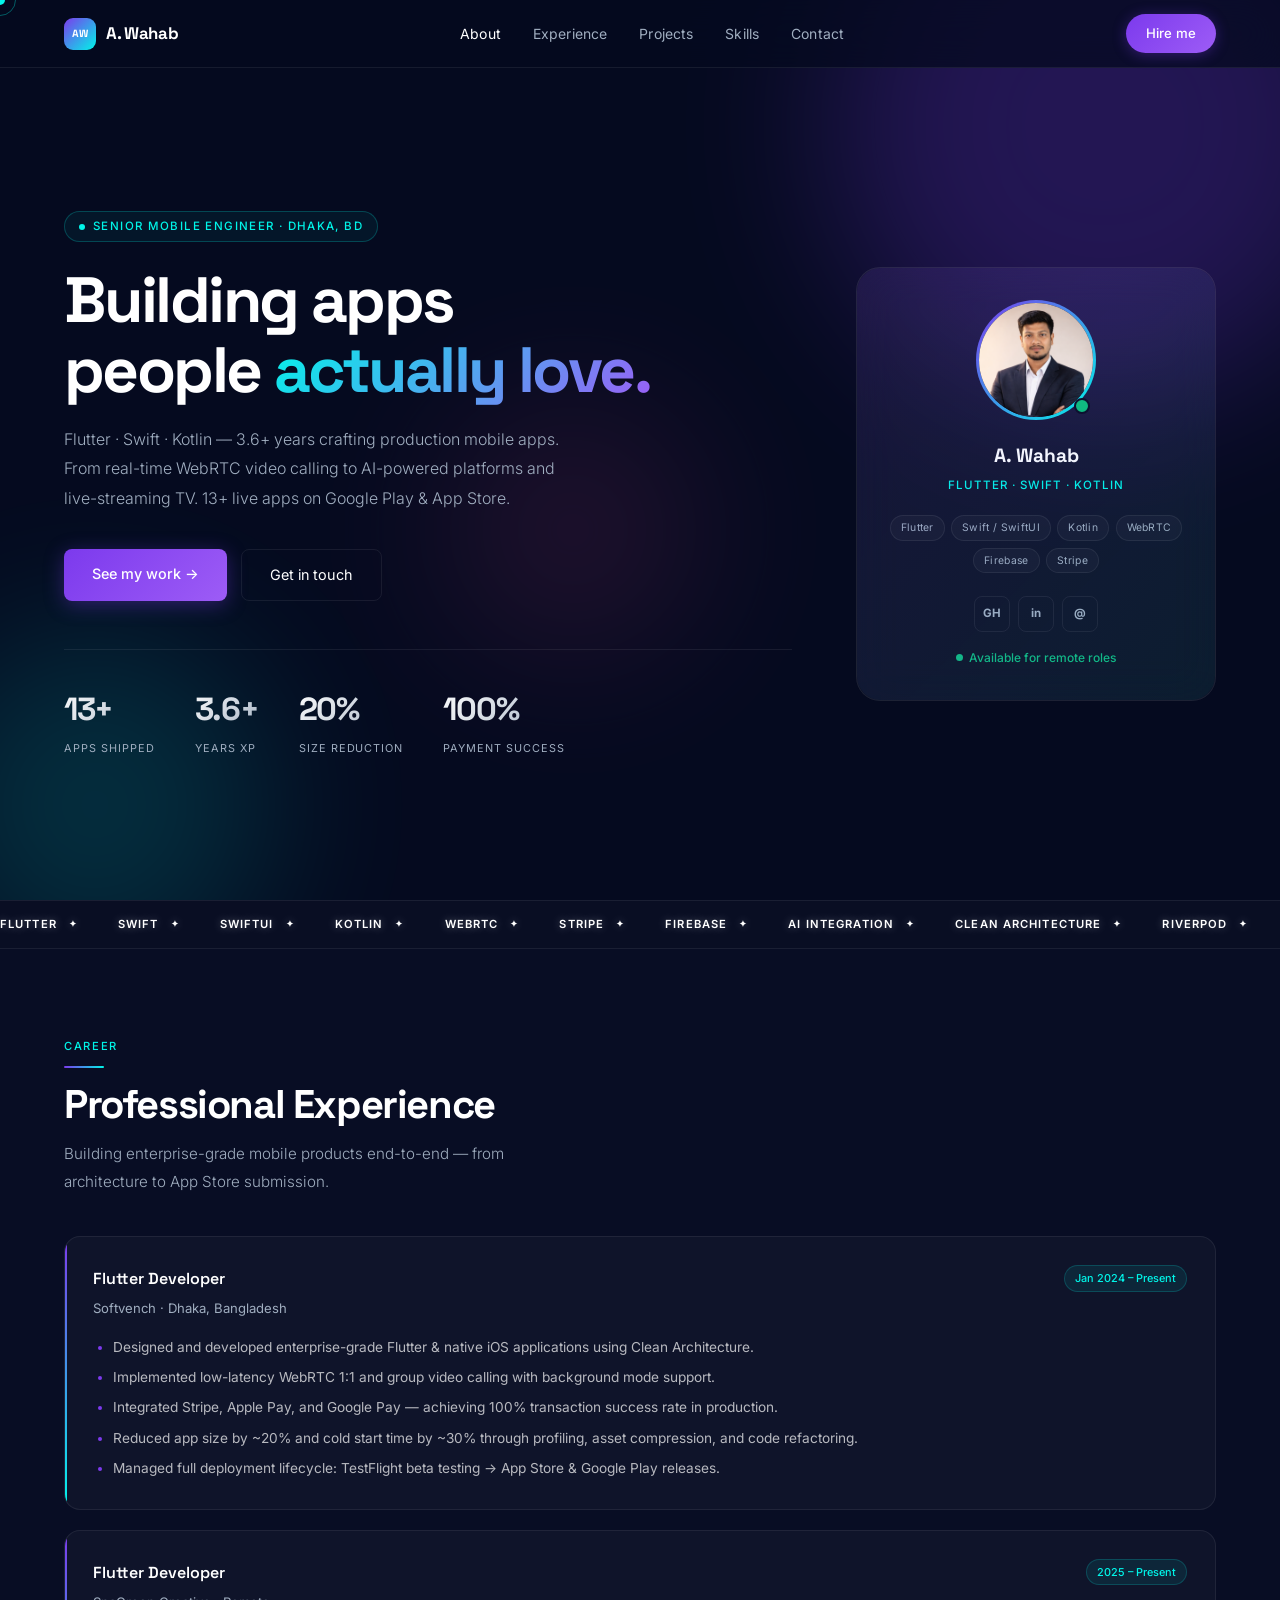
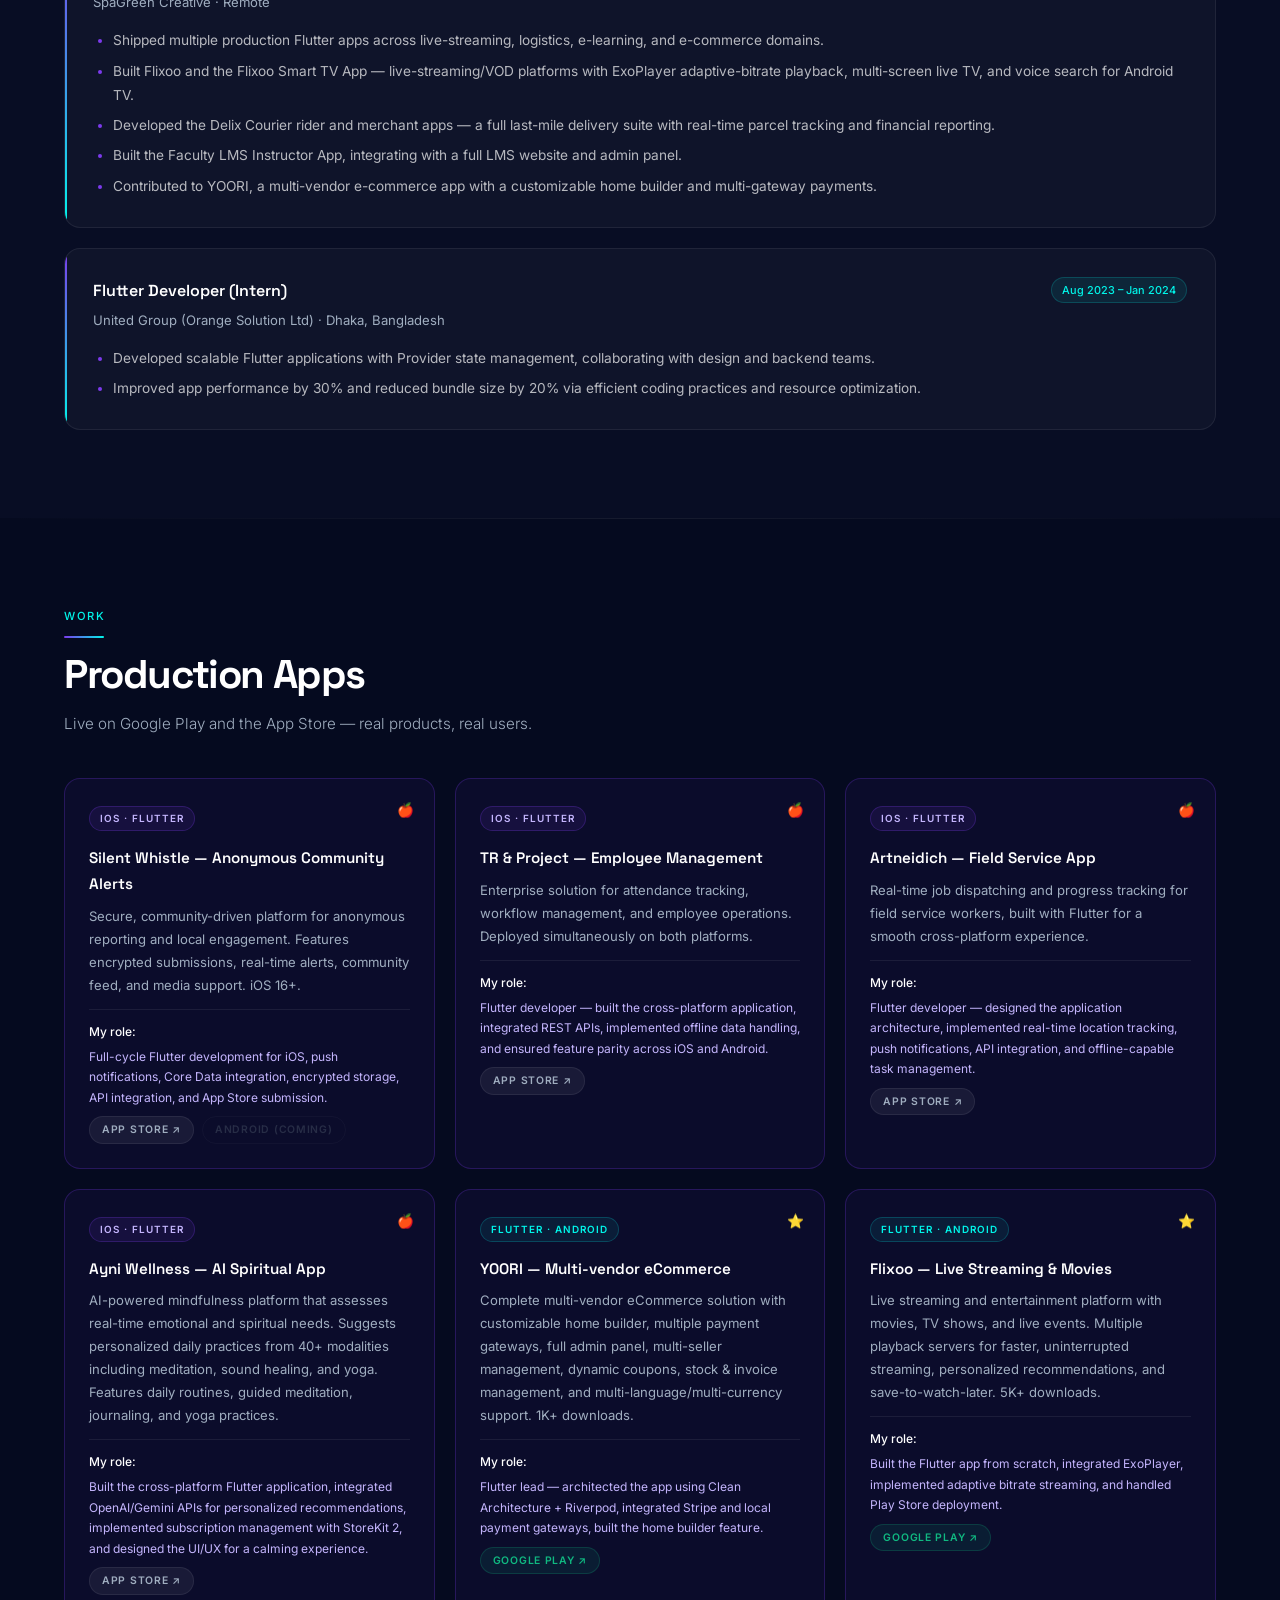
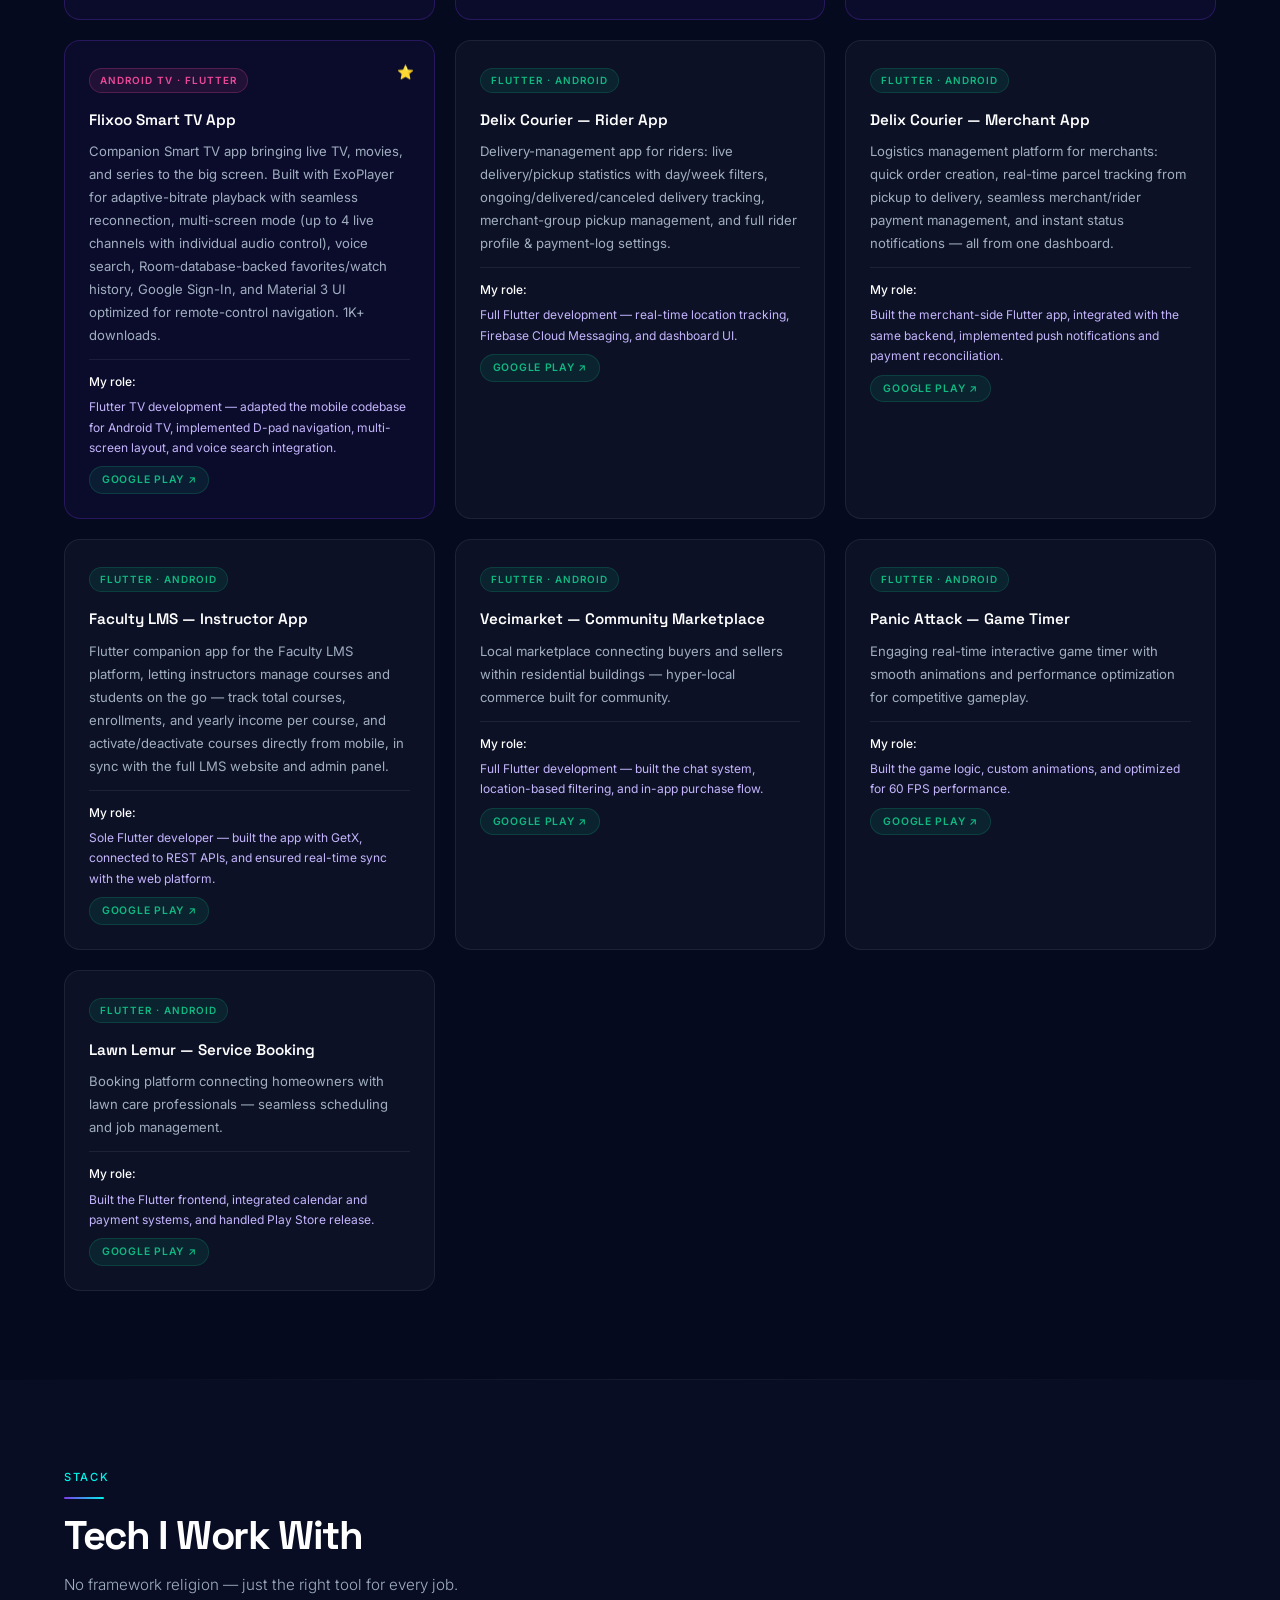
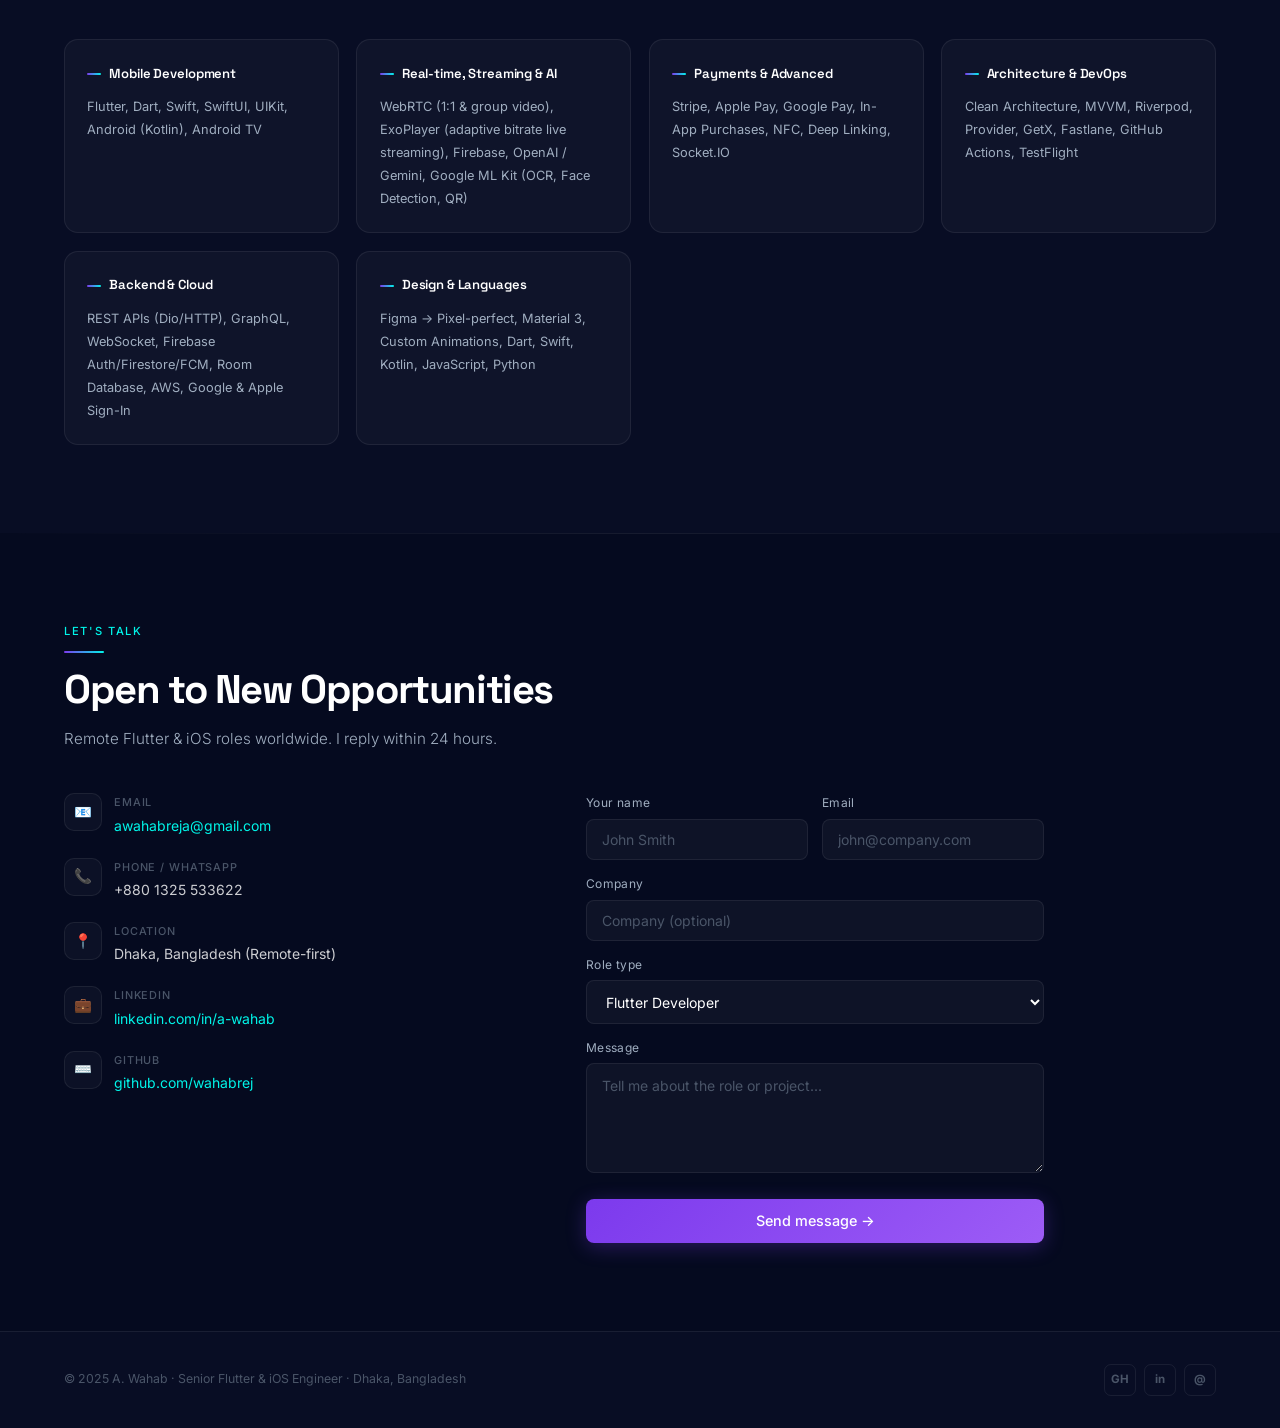
==== commit dcf66076: "added the code" ====
--- a/index.html
+++ b/index.html
@@ -1042,6 +1042,10 @@
         <div style="display:none;width:120px;height:120px;border-radius:50%;background:linear-gradient(135deg,var(--violet),var(--cyan));align-items:center;justify-content:center;font-family:var(--display);font-size:2rem;font-weight:700">AW</div>
         <div class="avail-ring"></div>
       </div>
+
+
+
+
       <div class="pcard-name">A. Wahab</div>
       <div class="pcard-role">Flutter · Swift · Kotlin</div>
       <div class="badges">
@@ -1093,7 +1097,7 @@
     <div class="exp-list">
       <div class="exp reveal d1">
         <div class="exp-head">
-          <div class="exp-title">Senior Flutter & Swift Developer</div>
+          <div class="exp-title"> Flutter  Developer</div>
           <span class="exp-date">Jan 2024 – Present</span>
         </div>
         <div class="exp-co">Softvench · Dhaka, Bangladesh</div>
@@ -1107,7 +1111,7 @@
       </div>
       <div class="exp reveal d2">
         <div class="exp-head">
-          <div class="exp-title">Flutter & Swift Developer</div>
+          <div class="exp-title">Flutter  Developer</div>
           <span class="exp-date">2025 – Present</span>
         </div>
         <div class="exp-co">SpaGreen Creative · Remote</div>
@@ -1143,53 +1147,87 @@
     <p class="s-sub reveal d1">Live on Google Play and the App Store — real products, real users.</p>
     <div class="proj-grid">
 
-      <!-- ===== iOS APPS (FIRST, with roles & Swift label) ===== -->
-      <div class="proj feat reveal d1">
-        <span class="feat-star">🍎</span>
-        <div class="pbadge pb-c">iOS · Swift / SwiftUI</div>
-        <div class="proj-name">Silent Whistle — Anonymous Community Alerts</div>
-        <p class="proj-desc">Secure, community-driven platform for anonymous reporting and local engagement. Features encrypted submissions, real-time alerts, community feed, and media support. iOS 16+.</p>
-        <div class="proj-role"><strong>My role:</strong> Full-cycle iOS development (SwiftUI + UIKit), push notifications, Core Data, encrypted storage, App Store submission.</div>
-        <div class="proj-links">
-          <a href="https://apps.apple.com/us/app/silent-whistle/id6761802135" target="_blank" class="plink pl-ios">App Store ↗</a>
-          <span class="plink pl-soon">Android (coming)</span>
-        </div>
-      </div>
-
-      <div class="proj feat reveal d2">
-        <span class="feat-star">🍎</span>
-        <div class="pbadge pb-c">iOS · Swift / UIKit</div>
-        <div class="proj-name">TR & Project — Employee Management</div>
-        <p class="proj-desc">Enterprise solution for attendance tracking, workflow management, and employee operations. Deployed simultaneously on both platforms.</p>
-        <div class="proj-role"><strong>My role:</strong> iOS lead — built the native Swift app with UIKit, integrated REST APIs, Core Data for offline sync, and coordinated with Android team for feature parity.</div>
-        <div class="proj-links">
-          <a href="https://apps.apple.com/us/app/tr-and-project/id6752683218" target="_blank" class="plink pl-ios">App Store ↗</a>
-         
-        </div>
-      </div>
-
-      <div class="proj feat reveal d3">
-        <span class="feat-star">🍎</span>
-        <div class="pbadge pb-c">iOS · Swift / SwiftUI</div>
-        <div class="proj-name">Artneidich — Field Service App</div>
-        <p class="proj-desc">Real-time job dispatching and progress tracking for field service workers, built with native Swift performance.</p>
-        <div class="proj-role"><strong>My role:</strong> Sole iOS developer — designed the architecture, implemented real-time location tracking, push notifications, and offline-capable task management.</div>
-        <div class="proj-links">
-          <a href="https://apps.apple.com/us/app/artneidich-app/id6747304613" target="_blank" class="plink pl-ios">App Store ↗</a>
-        </div>
-      </div>
-
-      <!-- NEW: Ayni Wellness (iOS Swift) -->
-      <div class="proj feat reveal d4">
-        <span class="feat-star">🍎</span>
-        <div class="pbadge pb-c">iOS · Swift / SwiftUI</div>
-        <div class="proj-name">Ayni Wellness — AI Spiritual App</div>
-        <p class="proj-desc">AI-powered mindfulness platform that assesses real-time emotional and spiritual needs. Suggests personalized daily practices from 40+ modalities including meditation, sound healing, and yoga. Features daily routines, guided meditation, journaling, and yoga practices.</p>
-        <div class="proj-role"><strong>My role:</strong> Built the iOS app with SwiftUI, integrated OpenAI/Gemini APIs for personalized recommendations, implemented subscription management (StoreKit 2), and designed the UI/UX for a calming experience.</div>
-        <div class="proj-links">
-          <a href="https://apps.apple.com/us/app/ayni-wellness/id6759598419" target="_blank" class="plink pl-ios">App Store ↗</a>
-        </div>
-      </div>
+<!-- ===== iOS APPS (FIRST, Flutter) ===== -->
+<div class="proj feat reveal d1">
+  <span class="feat-star">🍎</span>
+  <div class="pbadge pb-c">iOS · Flutter</div>
+  <div class="proj-name">Silent Whistle — Anonymous Community Alerts</div>
+  <p class="proj-desc">
+    Secure, community-driven platform for anonymous reporting and local engagement.
+    Features encrypted submissions, real-time alerts, community feed, and media support.
+    iOS 16+.
+  </p>
+  <div class="proj-role">
+    <strong>My role:</strong> Full-cycle Flutter development for iOS, push notifications,
+    Core Data integration, encrypted storage, API integration, and App Store submission.
+  </div>
+  <div class="proj-links">
+    <a href="https://apps.apple.com/us/app/silent-whistle/id6761802135"
+       target="_blank" class="plink pl-ios">App Store ↗</a>
+    <span class="plink pl-soon">Android (coming)</span>
+  </div>
+</div>
+
+<div class="proj feat reveal d2">
+  <span class="feat-star">🍎</span>
+  <div class="pbadge pb-c">iOS · Flutter</div>
+  <div class="proj-name">TR & Project — Employee Management</div>
+  <p class="proj-desc">
+    Enterprise solution for attendance tracking, workflow management, and employee operations.
+    Deployed simultaneously on both platforms.
+  </p>
+  <div class="proj-role">
+    <strong>My role:</strong> Flutter developer — built the cross-platform application,
+    integrated REST APIs, implemented offline data handling, and ensured feature parity
+    across iOS and Android.
+  </div>
+  <div class="proj-links">
+    <a href="https://apps.apple.com/us/app/tr-and-project/id6752683218"
+       target="_blank" class="plink pl-ios">App Store ↗</a>
+  </div>
+</div>
+
+<div class="proj feat reveal d3">
+  <span class="feat-star">🍎</span>
+  <div class="pbadge pb-c">iOS · Flutter</div>
+  <div class="proj-name">Artneidich — Field Service App</div>
+  <p class="proj-desc">
+    Real-time job dispatching and progress tracking for field service workers,
+    built with Flutter for a smooth cross-platform experience.
+  </p>
+  <div class="proj-role">
+    <strong>My role:</strong> Flutter developer — designed the application architecture,
+    implemented real-time location tracking, push notifications, API integration,
+    and offline-capable task management.
+  </div>
+  <div class="proj-links">
+    <a href="https://apps.apple.com/us/app/artneidich-app/id6747304613"
+       target="_blank" class="plink pl-ios">App Store ↗</a>
+  </div>
+</div>
+
+<!-- NEW: Ayni Wellness (Flutter iOS) -->
+<div class="proj feat reveal d4">
+  <span class="feat-star">🍎</span>
+  <div class="pbadge pb-c">iOS · Flutter</div>
+  <div class="proj-name">Ayni Wellness — AI Spiritual App</div>
+  <p class="proj-desc">
+    AI-powered mindfulness platform that assesses real-time emotional and spiritual needs.
+    Suggests personalized daily practices from 40+ modalities including meditation,
+    sound healing, and yoga. Features daily routines, guided meditation, journaling,
+    and yoga practices.
+  </p>
+  <div class="proj-role">
+    <strong>My role:</strong> Built the cross-platform Flutter application,
+    integrated OpenAI/Gemini APIs for personalized recommendations,
+    implemented subscription management with StoreKit 2,
+    and designed the UI/UX for a calming experience.
+  </div>
+  <div class="proj-links">
+    <a href="https://apps.apple.com/us/app/ayni-wellness/id6759598419"
+       target="_blank" class="plink pl-ios">App Store ↗</a>
+  </div>
+</div>
 
       <!-- ===== ANDROID / FLUTTER APPS (rest) ===== -->
       <div class="proj feat reveal d1">
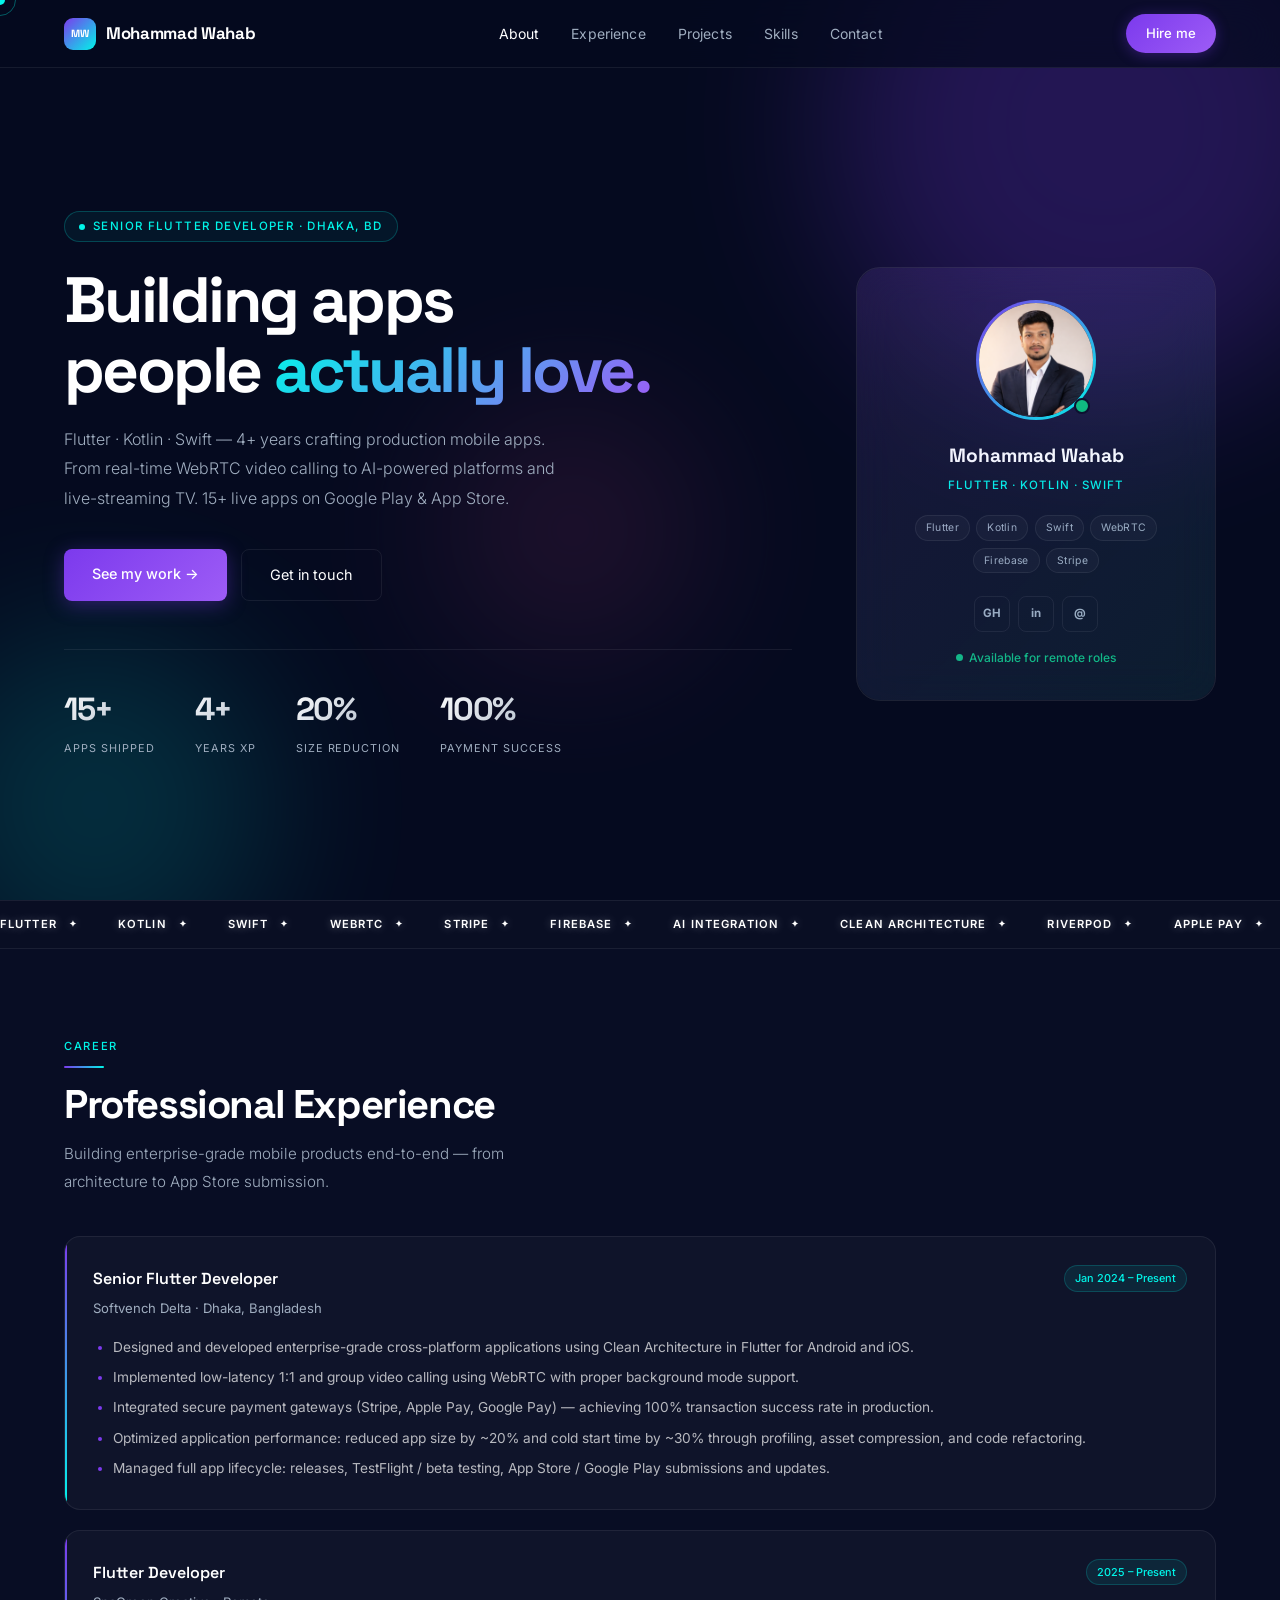
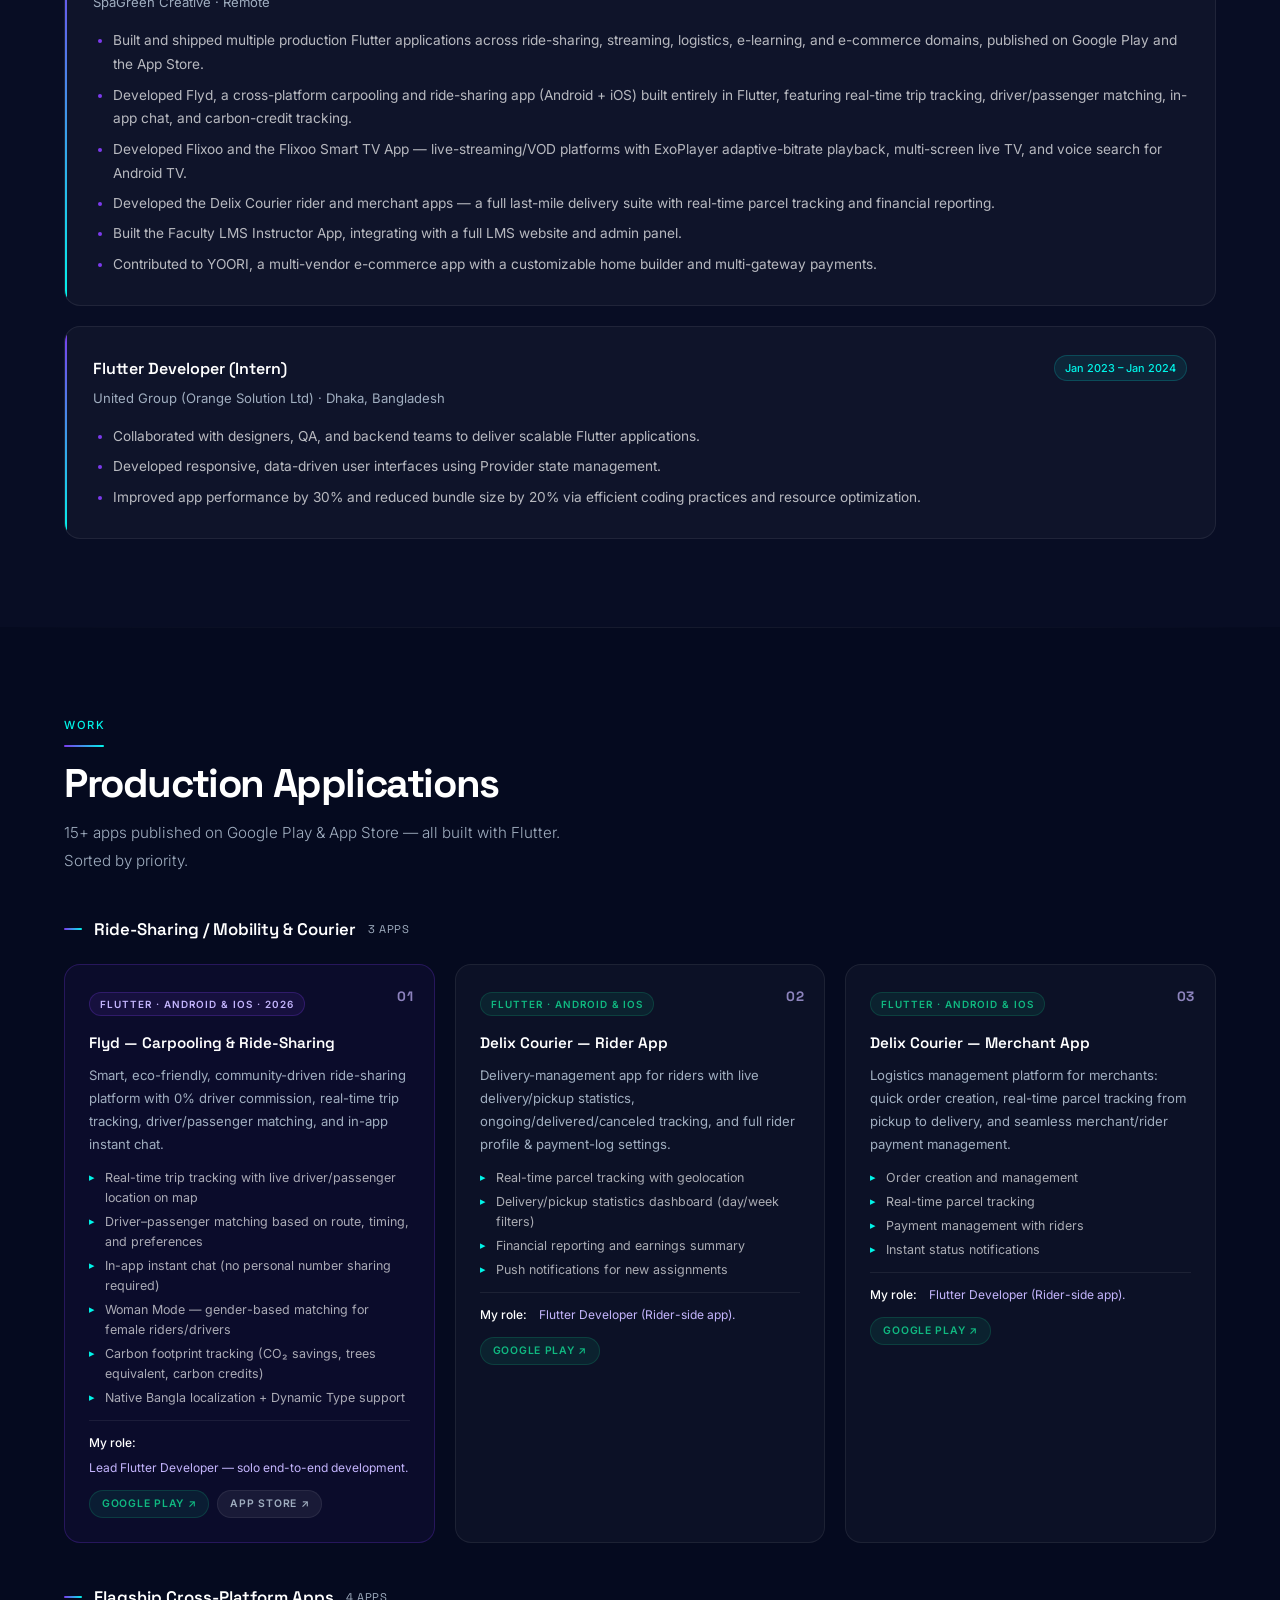
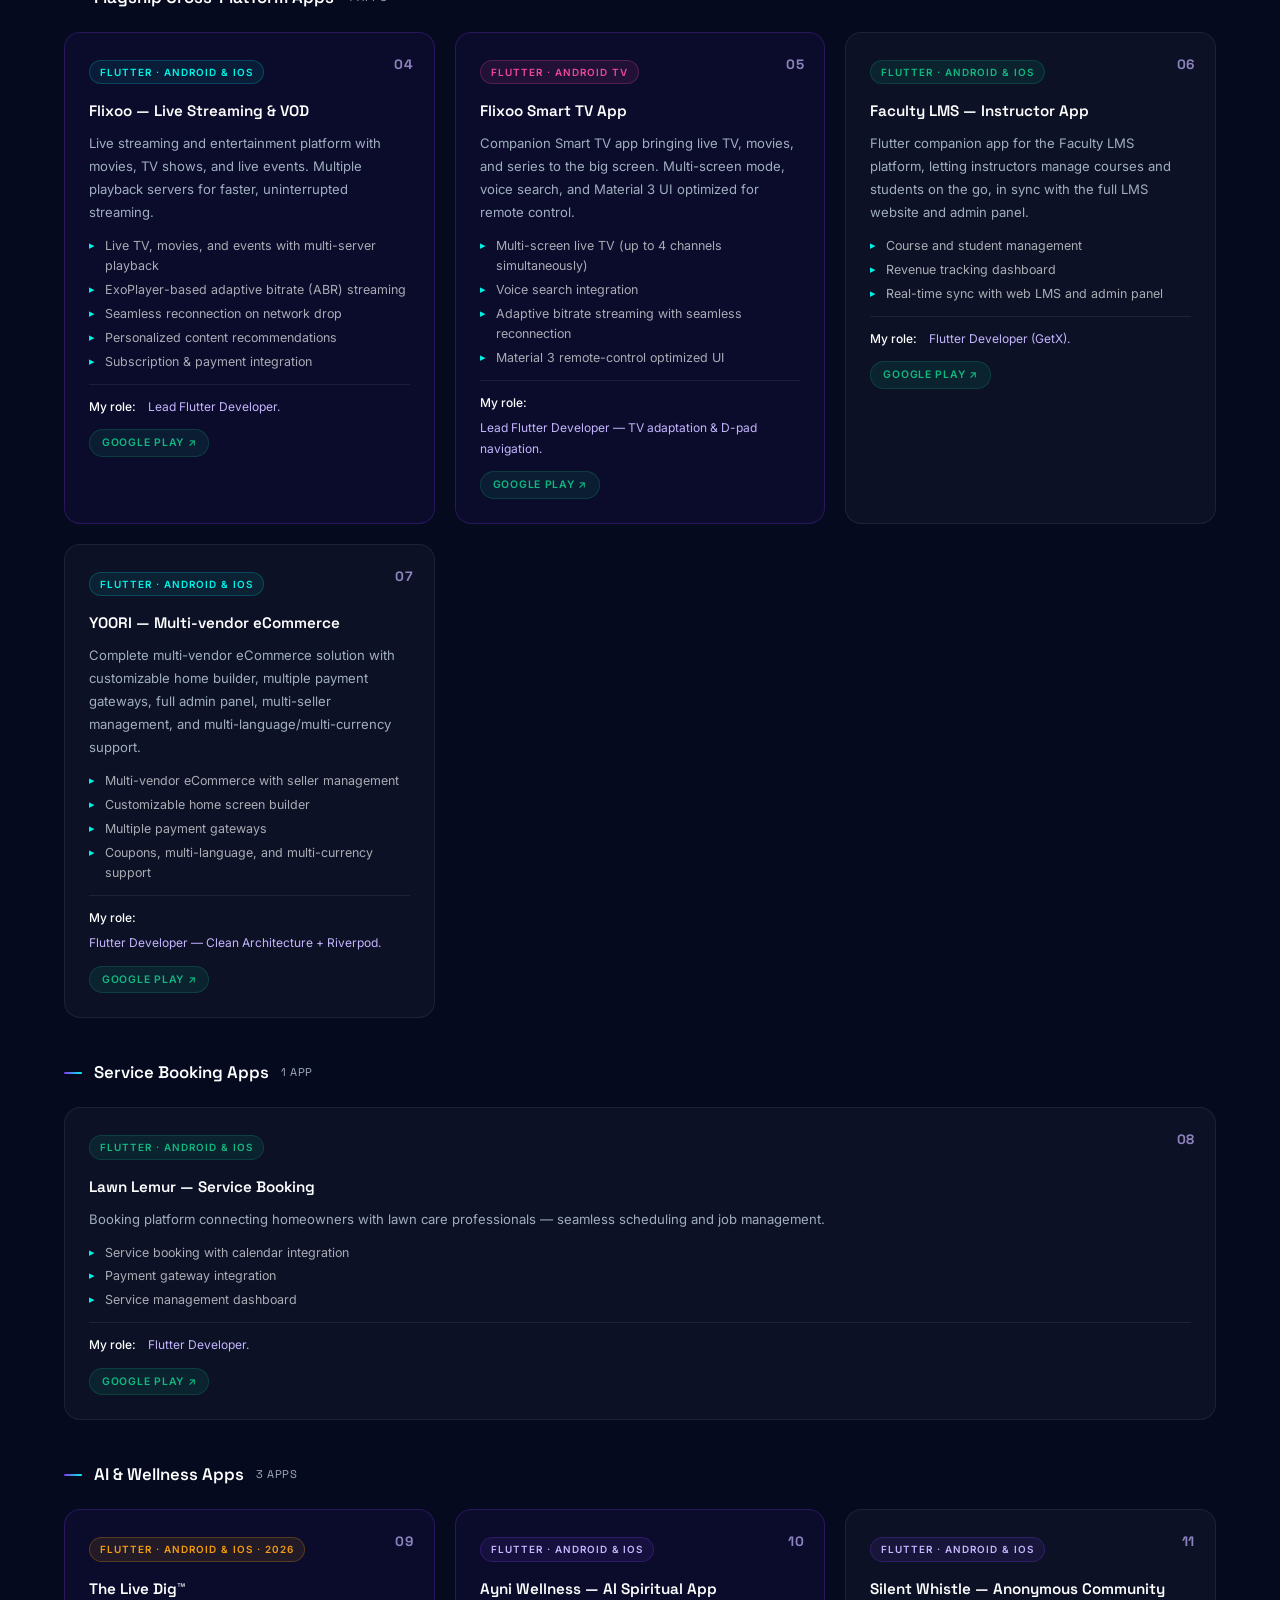
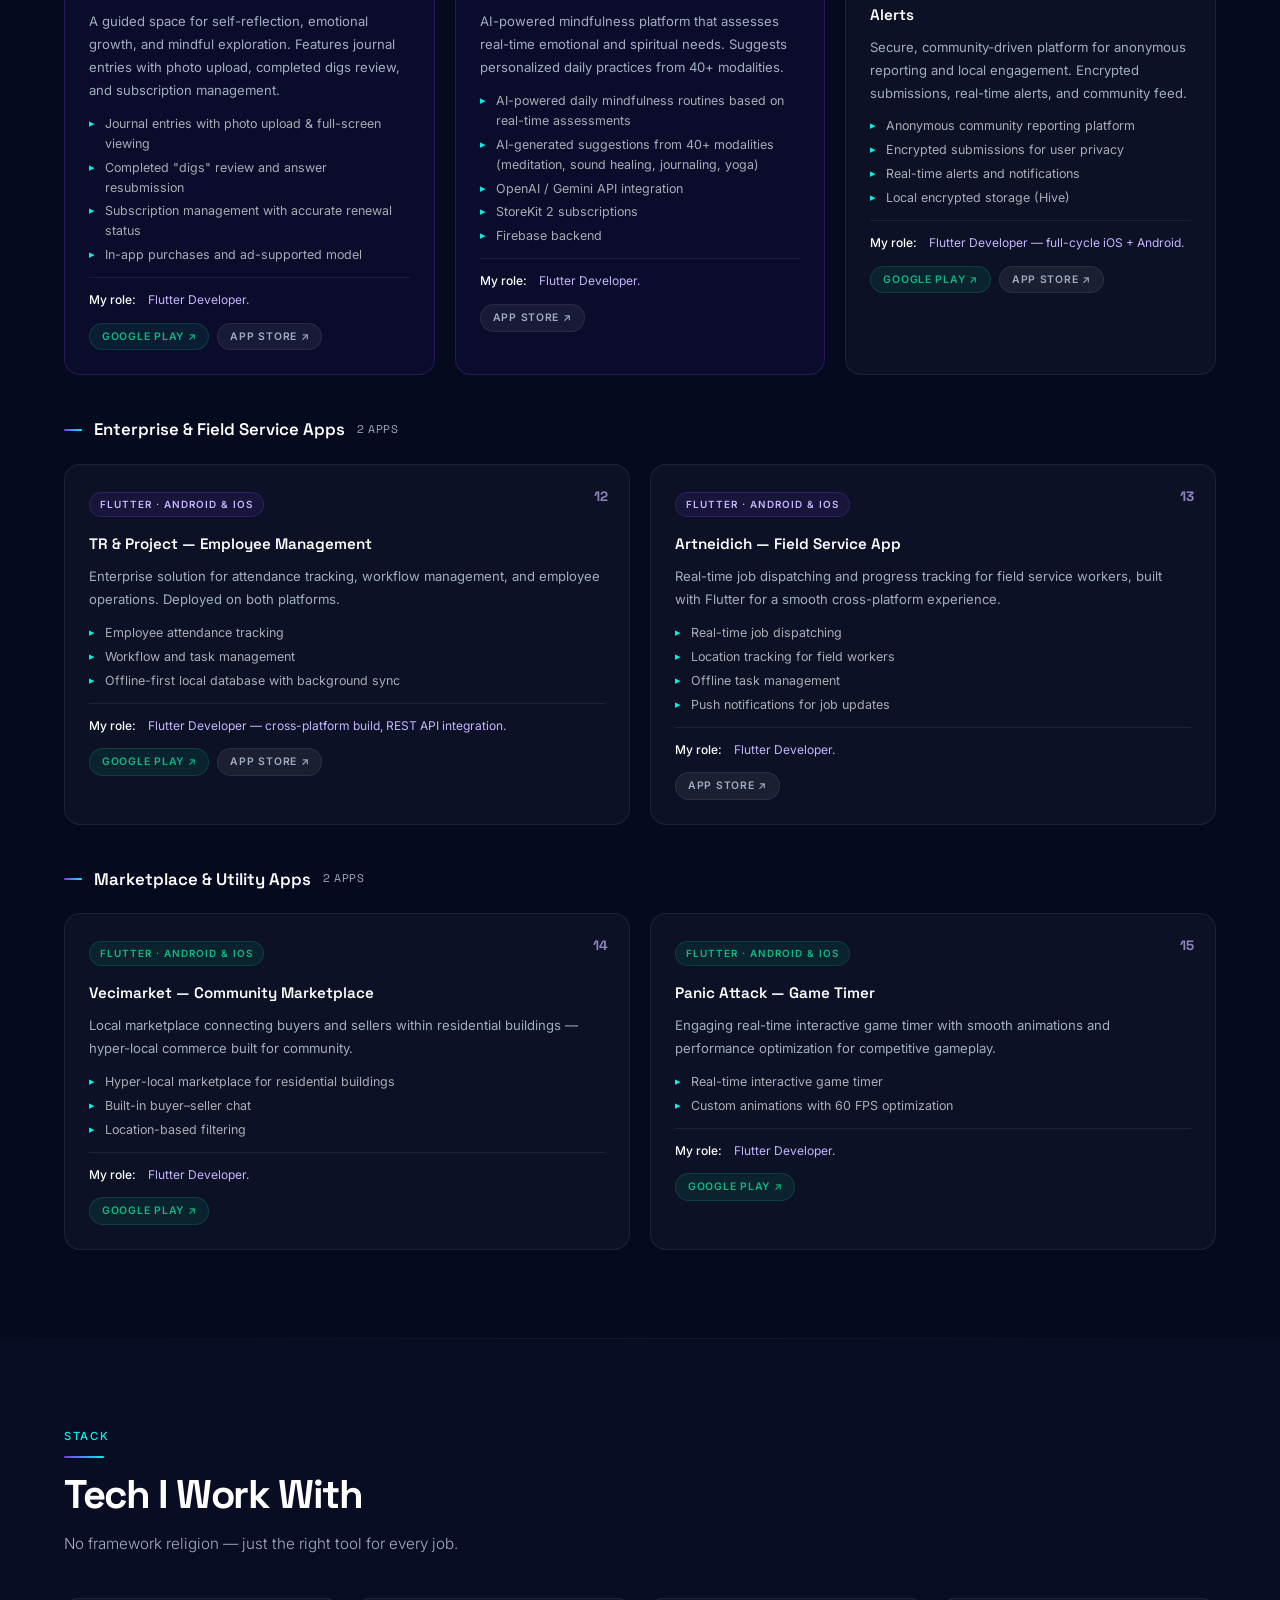
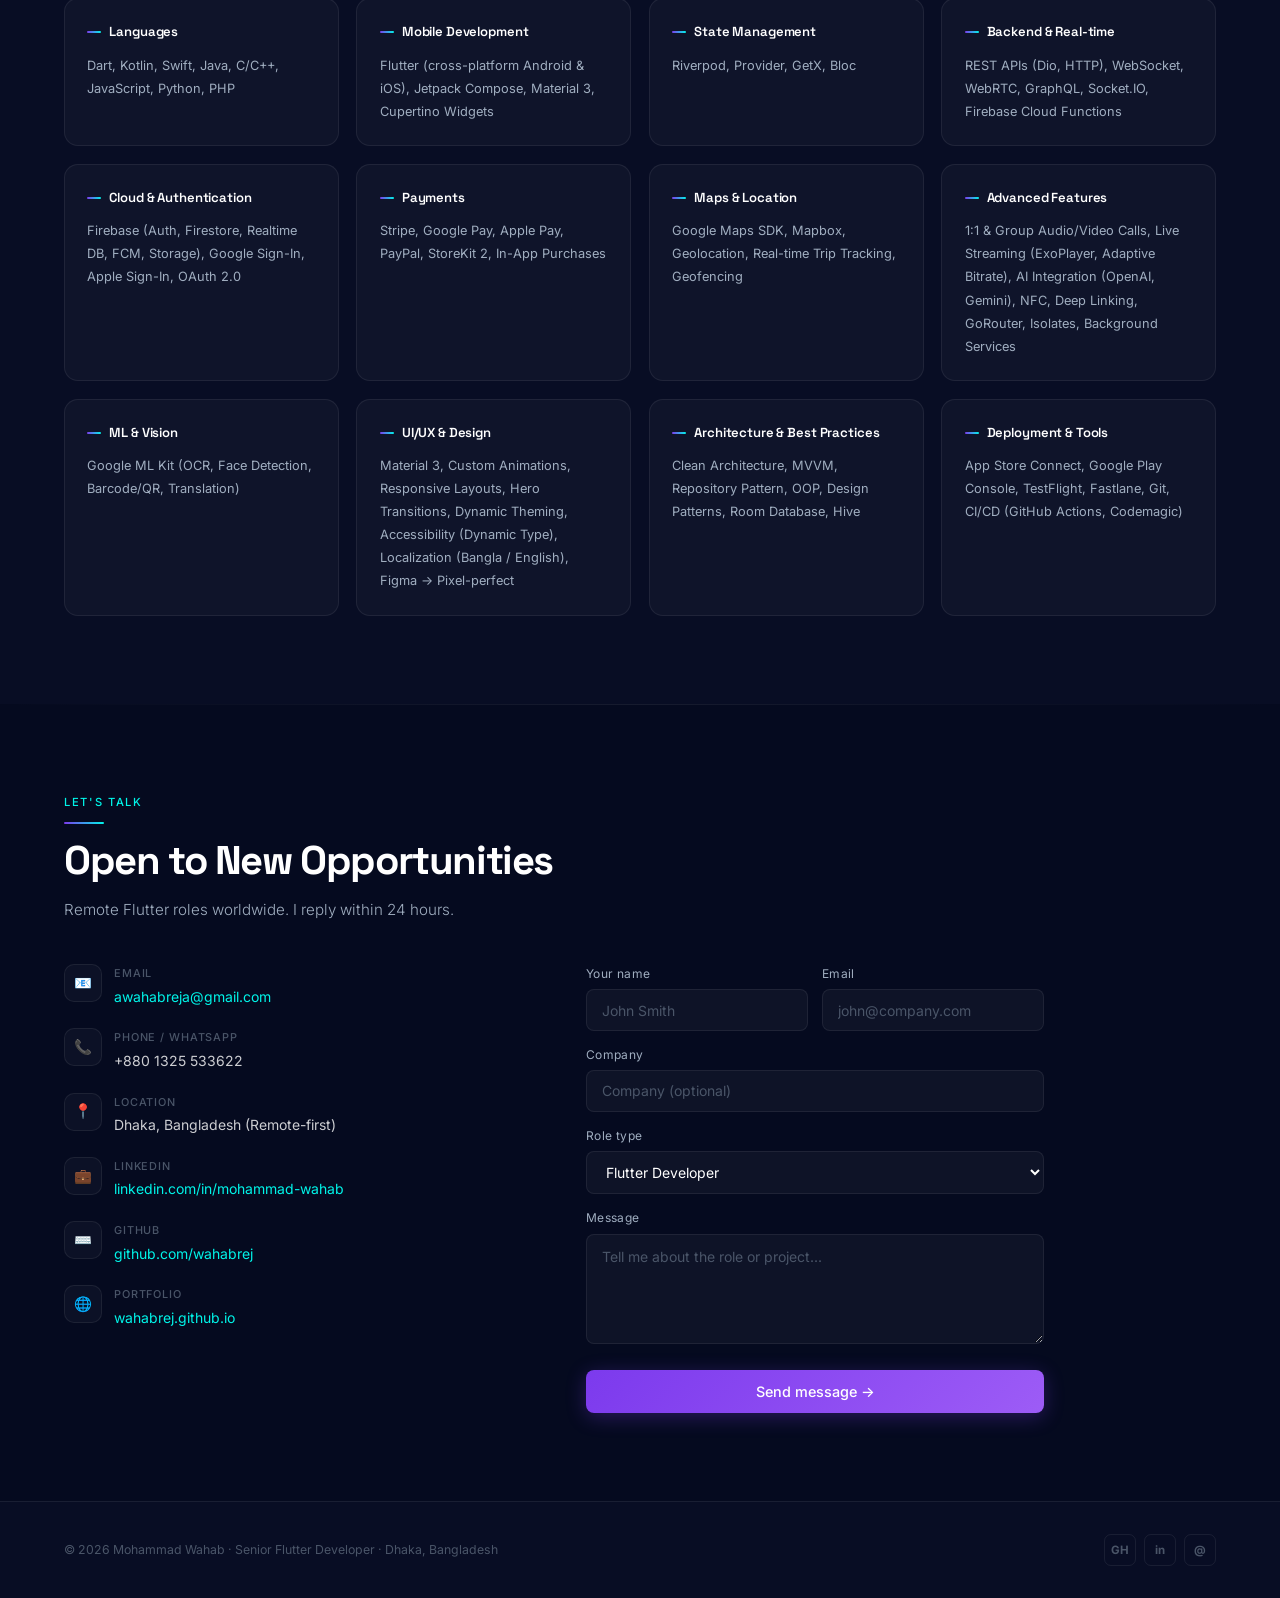
==== commit 63d9fdca: "added the code" ====
--- a/index.html
+++ b/index.html
@@ -3,966 +3,169 @@
 <head>
   <meta charset="UTF-8">
   <meta name="viewport" content="width=device-width, initial-scale=1.0">
-  <title>A. Wahab — Senior Flutter & iOS Engineer</title>
+  <title>Mohammad Wahab — Senior Flutter Developer</title>
   <link rel="preconnect" href="https://fonts.googleapis.com">
   <link rel="preconnect" href="https://fonts.gstatic.com" crossorigin>
   <link href="https://fonts.googleapis.com/css2?family=Space+Grotesk:wght@300;400;500;600;700&family=Inter:wght@300;400;500;600&display=swap" rel="stylesheet">
   <style>
-    * {
-      margin: 0;
-      padding: 0;
-      box-sizing: border-box;
-    }
+    * { margin: 0; padding: 0; box-sizing: border-box; }
     :root {
-      --bg: #050A1F;
-      --bg2: #080D24;
-      --bg3: #0C1230;
-      --violet: #7C3AED;
-      --violet-l: #9D5CF6;
-      --violet-ll: #C4B5FD;
-      --cyan: #00F5E9;
-      --cyan-d: #00C9BF;
-      --pink: #EC4899;
-      --white: #FFFFFF;
-      --gray: #A0AEC0;
-      --gray-d: #4A5568;
+      --bg: #050A1F; --bg2: #080D24; --bg3: #0C1230;
+      --violet: #7C3AED; --violet-l: #9D5CF6; --violet-ll: #C4B5FD;
+      --cyan: #00F5E9; --cyan-d: #00C9BF; --pink: #EC4899;
+      --white: #FFFFFF; --gray: #A0AEC0; --gray-d: #4A5568;
       --card-bg: rgba(255,255,255,0.03);
       --card-border: rgba(255,255,255,0.07);
       --display: 'Space Grotesk', sans-serif;
       --body: 'Inter', sans-serif;
     }
-    html {
-      scroll-behavior: smooth;
-      overflow-x: hidden;
-    }
-    body {
-      background: var(--bg);
-      color: var(--white);
-      font-family: var(--body);
-      font-size: 16px;
-      line-height: 1.7;
-      overflow-x: hidden;
-      cursor: none;
-    }
-    ::-webkit-scrollbar {
-      width: 3px;
-    }
-    ::-webkit-scrollbar-track {
-      background: var(--bg);
-    }
-    ::-webkit-scrollbar-thumb {
-      background: linear-gradient(var(--violet), var(--cyan));
-      border-radius: 3px;
-    }
-
-    /* Cursor */
-    #cur {
-      width: 10px;
-      height: 10px;
-      background: var(--cyan);
-      border-radius: 50%;
-      position: fixed;
-      top: 0;
-      left: 0;
-      pointer-events: none;
-      z-index: 9999;
-      transform: translate(-50%, -50%);
-      mix-blend-mode: screen;
-      transition: width .3s, height .3s;
-    }
-    #cur-r {
-      width: 32px;
-      height: 32px;
-      border: 1px solid rgba(0,245,233,.35);
-      border-radius: 50%;
-      position: fixed;
-      top: 0;
-      left: 0;
-      pointer-events: none;
-      z-index: 9998;
-      transform: translate(-50%, -50%);
-      transition: all .15s ease-out;
-    }
-
-    /* NAV */
-    nav {
-      position: fixed;
-      top: 0;
-      left: 0;
-      right: 0;
-      z-index: 900;
-      height: 68px;
-      padding: 0 5%;
-      display: flex;
-      align-items: center;
-      justify-content: space-between;
-      background: rgba(5,10,31,.75);
-      backdrop-filter: blur(20px);
-      border-bottom: 1px solid var(--card-border);
-      transition: all .3s;
-    }
-    nav.scrolled {
-      background: rgba(5,10,31,.97);
-      box-shadow: 0 4px 30px rgba(0,0,0,.3);
-    }
-    .logo {
-      font-family: var(--display);
-      font-weight: 700;
-      font-size: 1.05rem;
-      letter-spacing: -.02em;
-      color: var(--white);
-      text-decoration: none;
-      display: flex;
-      align-items: center;
-      gap: 10px;
-    }
-    .logo-mark {
-      width: 32px;
-      height: 32px;
-      background: linear-gradient(135deg, var(--violet), var(--cyan));
-      border-radius: 9px;
-      display: flex;
-      align-items: center;
-      justify-content: center;
-      font-size: .65rem;
-      font-weight: 800;
-      flex-shrink: 0;
-      color: #fff;
-    }
-    .nav-links {
-      display: flex;
-      gap: 2rem;
-      list-style: none;
-    }
-    .nav-links a {
-      color: var(--gray);
-      text-decoration: none;
-      font-size: .875rem;
-      font-weight: 400;
-      transition: color .2s;
-      letter-spacing: .01em;
-    }
-    .nav-links a:hover,
-    .nav-links a.active {
-      color: var(--white);
-    }
-    .nav-cta {
-      padding: .5rem 1.25rem;
-      background: linear-gradient(135deg, var(--violet), var(--violet-l));
-      color: #fff;
-      border-radius: 100px;
-      font-size: .825rem;
-      font-weight: 500;
-      text-decoration: none;
-      cursor: none;
-      transition: all .2s;
-      box-shadow: 0 2px 14px rgba(124,58,237,.35);
-    }
-    .nav-cta:hover {
-      opacity: .9;
-      transform: scale(1.03);
-      box-shadow: 0 4px 20px rgba(124,58,237,.5);
-    }
-    .ham {
-      display: none;
-      flex-direction: column;
-      gap: 5px;
-      background: none;
-      border: none;
-      cursor: none;
-      padding: 4px;
-    }
-    .ham span {
-      width: 22px;
-      height: 2px;
-      background: var(--white);
-      display: block;
-      transition: all .3s;
-    }
-
-    /* MOBILE NAV */
-    .mob {
-      position: fixed;
-      inset: 0;
-      z-index: 850;
-      background: rgba(5,10,31,.98);
-      backdrop-filter: blur(20px);
-      display: none;
-      flex-direction: column;
-      align-items: center;
-      justify-content: center;
-      gap: 2rem;
-    }
-    .mob.open {
-      display: flex;
-    }
-    .mob a {
-      font-family: var(--display);
-      font-size: 1.75rem;
-      font-weight: 700;
-      color: var(--white);
-      text-decoration: none;
-      transition: color .2s;
-    }
-    .mob a:hover {
-      color: var(--cyan);
-    }
-    .mob-close {
-      position: absolute;
-      top: 1.5rem;
-      right: 1.5rem;
-      background: none;
-      border: 1px solid var(--card-border);
-      border-radius: 8px;
-      width: 40px;
-      height: 40px;
-      color: var(--white);
-      font-size: 1.1rem;
-      cursor: none;
-      display: flex;
-      align-items: center;
-      justify-content: center;
-    }
-
-    /* HERO */
-    .hero {
-      min-height: 100vh;
-      padding: 0 5%;
-      padding-top: 68px;
-      display: grid;
-      grid-template-columns: 1fr 360px;
-      align-items: center;
-      gap: 4rem;
-      position: relative;
-      overflow: hidden;
-    }
-    .orb {
-      position: absolute;
-      border-radius: 50%;
-      filter: blur(80px);
-      pointer-events: none;
-    }
-    .orb1 {
-      width: 550px;
-      height: 550px;
-      background: var(--violet);
-      opacity: .25;
-      top: -150px;
-      right: -100px;
-      animation: fl1 9s ease-in-out infinite;
-    }
-    .orb2 {
-      width: 350px;
-      height: 350px;
-      background: var(--cyan);
-      opacity: .15;
-      bottom: -80px;
-      left: -80px;
-      animation: fl2 11s ease-in-out infinite;
-    }
-    .orb3 {
-      width: 250px;
-      height: 250px;
-      background: var(--pink);
-      opacity: .12;
-      top: 45%;
-      left: 35%;
-      animation: fl3 13s ease-in-out infinite;
-    }
-    @keyframes fl1 {
-      0%,100%{transform:translate(0,0)}50%{transform:translate(-25px,25px)}
-    }
-    @keyframes fl2 {
-      0%,100%{transform:translate(0,0)}50%{transform:translate(35px,-35px)}
-    }
-    @keyframes fl3 {
-      0%,100%{transform:translate(0,0)}50%{transform:translate(-18px,18px)}
-    }
-    .hero-txt {
-      position: relative;
-      z-index: 1;
-    }
-    .eyebrow {
-      display: inline-flex;
-      align-items: center;
-      gap: 8px;
-      font-size: .72rem;
-      font-weight: 500;
-      letter-spacing: .12em;
-      text-transform: uppercase;
-      color: var(--cyan);
-      padding: 5px 14px;
-      border: 1px solid rgba(0,245,233,.22);
-      border-radius: 100px;
-      background: rgba(0,245,233,.05);
-      margin-bottom: 1.5rem;
-    }
-    .eyebrow::before {
-      content: '';
-      width: 6px;
-      height: 6px;
-      background: var(--cyan);
-      border-radius: 50%;
-      animation: pd 2.2s infinite;
-    }
-    @keyframes pd {
-      0%,100%{box-shadow:0 0 0 0 rgba(0,245,233,.45)}50%{box-shadow:0 0 0 6px rgba(0,245,233,0)}
-    }
-    h1 {
-      font-family: var(--display);
-      font-size: clamp(2.4rem,5vw,4rem);
-      font-weight: 700;
-      line-height: 1.08;
-      letter-spacing: -.04em;
-      margin-bottom: 1.25rem;
-    }
-    .gr {
-      background: linear-gradient(135deg, var(--cyan), var(--violet-l));
-      -webkit-background-clip: text;
-      -webkit-text-fill-color: transparent;
-      background-clip: text;
-    }
-    .hero-sub {
-      font-size: 1rem;
-      color: var(--gray);
-      max-width: 500px;
-      margin-bottom: 2.25rem;
-      font-weight: 300;
-      line-height: 1.85;
-    }
-    .hero-btns {
-      display: flex;
-      gap: .875rem;
-      flex-wrap: wrap;
-    }
-    .btn-p {
-      padding: .8rem 1.75rem;
-      background: linear-gradient(135deg, var(--violet), var(--violet-l));
-      color: #fff;
-      border-radius: 8px;
-      font-size: .9rem;
-      font-weight: 500;
-      text-decoration: none;
-      cursor: none;
-      transition: all .2s;
-      box-shadow: 0 4px 20px rgba(124,58,237,.35);
-      font-family: var(--body);
-    }
-    .btn-p:hover {
-      transform: translateY(-2px);
-      box-shadow: 0 8px 32px rgba(124,58,237,.5);
-    }
-    .btn-o {
-      padding: .8rem 1.75rem;
-      background: transparent;
-      color: var(--white);
-      border: 1px solid var(--card-border);
-      border-radius: 8px;
-      font-size: .9rem;
-      font-weight: 400;
-      text-decoration: none;
-      cursor: none;
-      transition: all .2s;
-      font-family: var(--body);
-    }
-    .btn-o:hover {
-      border-color: rgba(255,255,255,.3);
-      background: rgba(255,255,255,.04);
-    }
-    .stats {
-      display: flex;
-      gap: 2.5rem;
-      margin-top: 3rem;
-      padding-top: 2rem;
-      border-top: 1px solid var(--card-border);
-    }
-    .stat-n {
-      font-family: var(--display);
-      font-size: 2rem;
-      font-weight: 700;
-      letter-spacing: -.04em;
-      background: linear-gradient(135deg, var(--white), var(--gray));
-      -webkit-background-clip: text;
-      -webkit-text-fill-color: transparent;
-      background-clip: text;
-    }
-    .stat-l {
-      font-size: .68rem;
-      color: var(--gray);
-      text-transform: uppercase;
-      letter-spacing: .09em;
-      margin-top: 2px;
-    }
-
-    /* PROFILE CARD */
-    .pcard {
-      position: relative;
-      z-index: 1;
-      border: 1px solid var(--card-border);
-      border-radius: 24px;
-      padding: 2rem;
-      text-align: center;
-      background: rgba(255,255,255,.03);
-      backdrop-filter: blur(20px);
-    }
-    .pcard::before {
-      content: '';
-      position: absolute;
-      inset: 0;
-      border-radius: 24px;
-      background: linear-gradient(135deg, rgba(124,58,237,.1), rgba(0,245,233,.05));
-      pointer-events: none;
-    }
-    .avatar-wrap {
-      position: relative;
-      width: 120px;
-      height: 120px;
-      margin: 0 auto 1.25rem;
-    }
-    .avatar {
-      width: 120px;
-      height: 120px;
-      border-radius: 50%;
-      object-fit: cover;
-      display: block;
-      border: 3px solid transparent;
-      background: linear-gradient(var(--bg3), var(--bg3)) padding-box, linear-gradient(135deg, var(--violet), var(--cyan)) border-box;
-    }
-    .avail-ring {
-      position: absolute;
-      bottom: 6px;
-      right: 6px;
-      width: 16px;
-      height: 16px;
-      background: #10B981;
-      border-radius: 50%;
-      border: 2px solid var(--bg3);
-    }
-    .pcard-name {
-      font-family: var(--display);
-      font-size: 1.2rem;
-      font-weight: 700;
-      margin-bottom: .2rem;
-    }
-    .pcard-role {
-      font-size: .72rem;
-      color: var(--cyan);
-      letter-spacing: .09em;
-      text-transform: uppercase;
-      font-weight: 500;
-      margin-bottom: 1.25rem;
-    }
-    .badges {
-      display: flex;
-      flex-wrap: wrap;
-      gap: .4rem;
-      justify-content: center;
-      margin-bottom: 1.4rem;
-    }
-    .badge {
-      font-size: .65rem;
-      padding: 3px 10px;
-      border: 1px solid var(--card-border);
-      border-radius: 100px;
-      color: var(--gray);
-      background: rgba(255,255,255,.03);
-      letter-spacing: .03em;
-    }
-    .pcard-links {
-      display: flex;
-      gap: .5rem;
-      justify-content: center;
-    }
-    .pcard-link {
-      width: 36px;
-      height: 36px;
-      border: 1px solid var(--card-border);
-      border-radius: 8px;
-      display: flex;
-      align-items: center;
-      justify-content: center;
-      text-decoration: none;
-      color: var(--gray);
-      font-size: .72rem;
-      font-weight: 700;
-      transition: all .2s;
-      cursor: none;
-    }
-    .pcard-link:hover {
-      border-color: var(--violet);
-      color: var(--white);
-      background: rgba(124,58,237,.15);
-    }
-    .avail-txt {
-      font-size: .75rem;
-      color: #10B981;
-      margin-top: 1rem;
-      display: flex;
-      align-items: center;
-      justify-content: center;
-      gap: 6px;
-      font-weight: 500;
-    }
-
-    /* MARQUEE */
-    .mq-wrap {
-      overflow: hidden;
-      border-top: 1px solid var(--card-border);
-      border-bottom: 1px solid var(--card-border);
-      padding: .875rem 0;
-      background: rgba(255,255,255,.015);
-    }
-    .mq-track {
-      display: flex;
-      gap: 2.5rem;
-      animation: mq 30s linear infinite;
-      width: max-content;
-    }
-    .mq-track:hover {
-      animation-play-state: paused;
-    }
-    @keyframes mq {
-      from{transform:translateX(0)}to{transform:translateX(-50%)}
-    }
-    .mq-item {
-      white-space: nowrap;
-      font-size: .7rem;
-      letter-spacing: .1em;
-      text-transform: uppercase;
-      color: #FFFFFF;
-      display: flex;
-      align-items: center;
-      gap: .75rem;
-      font-weight: 600;
-      opacity: 1;
-      text-shadow: 0 0 8px rgba(255,255,255,.35);
-    }
-    .mq-item::after {
-      content: '✦';
-      color: #FFFFFF;
-      font-size: .55rem;
-    }
-
-    /* SECTIONS */
-    section {
-      padding: 5.5rem 5%;
-    }
-    .s-alt {
-      background: var(--bg2);
-    }
-    .s-eye {
-      font-size: .7rem;
-      letter-spacing: .15em;
-      text-transform: uppercase;
-      color: var(--cyan);
-      margin-bottom: .625rem;
-      font-weight: 500;
-    }
-    .g-line {
-      width: 40px;
-      height: 2px;
-      background: linear-gradient(90deg, var(--violet), var(--cyan));
-      border-radius: 100px;
-      margin-bottom: .875rem;
-    }
-    h2 {
-      font-family: var(--display);
-      font-size: clamp(1.7rem, 3.5vw, 2.5rem);
-      font-weight: 700;
-      letter-spacing: -.035em;
-      line-height: 1.15;
-      margin-bottom: .75rem;
-    }
-    .s-sub {
-      font-size: .95rem;
-      color: var(--gray);
-      max-width: 520px;
-      font-weight: 300;
-      line-height: 1.85;
-      margin-bottom: 2.5rem;
-    }
-    .divider {
-      height: 1px;
-      background: linear-gradient(90deg, transparent, var(--card-border), transparent);
-    }
-
-    /* EXPERIENCE */
-    .exp-list {
-      display: flex;
-      flex-direction: column;
-      gap: 1.25rem;
-    }
-    .exp {
-      border: 1px solid var(--card-border);
-      border-radius: 16px;
-      padding: 1.75rem;
-      background: var(--card-bg);
-      position: relative;
-      overflow: hidden;
-      transition: border-color .3s, background .3s;
-    }
-    .exp::before {
-      content: '';
-      position: absolute;
-      left: 0;
-      top: 0;
-      bottom: 0;
-      width: 2px;
-      background: linear-gradient(180deg, var(--violet), var(--cyan));
-    }
-    .exp:hover {
-      border-color: rgba(124,58,237,.35);
-      background: rgba(124,58,237,.04);
-    }
-    .exp-head {
-      display: flex;
-      justify-content: space-between;
-      align-items: flex-start;
-      flex-wrap: wrap;
-      gap: .5rem;
-      margin-bottom: .3rem;
-    }
-    .exp-title {
-      font-family: var(--display);
-      font-size: 1rem;
-      font-weight: 600;
-    }
-    .exp-date {
-      font-size: .68rem;
-      color: var(--cyan);
-      background: rgba(0,245,233,.08);
-      padding: 3px 10px;
-      border-radius: 100px;
-      white-space: nowrap;
-      font-weight: 500;
-      border: 1px solid rgba(0,245,233,.18);
-    }
-    .exp-co {
-      font-size: .82rem;
-      color: var(--gray);
-      margin-bottom: 1rem;
-      font-weight: 400;
-    }
-    .exp ul {
-      padding-left: 1.25rem;
-      display: flex;
-      flex-direction: column;
-      gap: .4rem;
-    }
-    .exp li {
-      font-size: .855rem;
-      color: rgba(255,255,255,.7);
-      line-height: 1.75;
-    }
-    .exp li::marker {
-      color: var(--violet);
-    }
-
-    /* PROJECTS – iOS first card + roles */
-    .proj-grid {
-      display: grid;
-      grid-template-columns: repeat(auto-fit, minmax(290px, 1fr));
-      gap: 1.25rem;
-    }
-    .proj {
-      border: 1px solid var(--card-border);
-      border-radius: 16px;
-      padding: 1.5rem;
-      background: var(--card-bg);
-      transition: all .25s;
-      position: relative;
-      cursor: none;
-    }
-    .proj:hover {
-      border-color: rgba(124,58,237,.4);
-      transform: translateY(-3px);
-      background: rgba(124,58,237,.05);
-      box-shadow: 0 8px 32px rgba(124,58,237,.15);
-    }
-    .proj.feat {
-      border-color: rgba(124,58,237,.25);
-      background: rgba(124,58,237,.06);
-    }
-    .feat-star {
-      position: absolute;
-      top: 1.25rem;
-      right: 1.25rem;
-      font-size: .85rem;
-    }
-    .pbadge {
-      font-size: .62rem;
-      letter-spacing: .1em;
-      text-transform: uppercase;
-      padding: 3px 10px;
-      border-radius: 100px;
-      display: inline-block;
-      margin-bottom: .875rem;
-      font-weight: 600;
-    }
+    html { scroll-behavior: smooth; overflow-x: hidden; }
+    body { background: var(--bg); color: var(--white); font-family: var(--body); font-size: 16px; line-height: 1.7; overflow-x: hidden; cursor: none; }
+    ::-webkit-scrollbar { width: 3px; }
+    ::-webkit-scrollbar-track { background: var(--bg); }
+    ::-webkit-scrollbar-thumb { background: linear-gradient(var(--violet), var(--cyan)); border-radius: 3px; }
+    #cur { width: 10px; height: 10px; background: var(--cyan); border-radius: 50%; position: fixed; top: 0; left: 0; pointer-events: none; z-index: 9999; transform: translate(-50%, -50%); mix-blend-mode: screen; transition: width .3s, height .3s; }
+    #cur-r { width: 32px; height: 32px; border: 1px solid rgba(0,245,233,.35); border-radius: 50%; position: fixed; top: 0; left: 0; pointer-events: none; z-index: 9998; transform: translate(-50%, -50%); transition: all .15s ease-out; }
+    nav { position: fixed; top: 0; left: 0; right: 0; z-index: 900; height: 68px; padding: 0 5%; display: flex; align-items: center; justify-content: space-between; background: rgba(5,10,31,.75); backdrop-filter: blur(20px); border-bottom: 1px solid var(--card-border); transition: all .3s; }
+    nav.scrolled { background: rgba(5,10,31,.97); box-shadow: 0 4px 30px rgba(0,0,0,.3); }
+    .logo { font-family: var(--display); font-weight: 700; font-size: 1.05rem; letter-spacing: -.02em; color: var(--white); text-decoration: none; display: flex; align-items: center; gap: 10px; }
+    .logo-mark { width: 32px; height: 32px; background: linear-gradient(135deg, var(--violet), var(--cyan)); border-radius: 9px; display: flex; align-items: center; justify-content: center; font-size: .65rem; font-weight: 800; flex-shrink: 0; color: #fff; }
+    .nav-links { display: flex; gap: 2rem; list-style: none; }
+    .nav-links a { color: var(--gray); text-decoration: none; font-size: .875rem; font-weight: 400; transition: color .2s; letter-spacing: .01em; }
+    .nav-links a:hover, .nav-links a.active { color: var(--white); }
+    .nav-cta { padding: .5rem 1.25rem; background: linear-gradient(135deg, var(--violet), var(--violet-l)); color: #fff; border-radius: 100px; font-size: .825rem; font-weight: 500; text-decoration: none; cursor: none; transition: all .2s; box-shadow: 0 2px 14px rgba(124,58,237,.35); }
+    .nav-cta:hover { opacity: .9; transform: scale(1.03); box-shadow: 0 4px 20px rgba(124,58,237,.5); }
+    .ham { display: none; flex-direction: column; gap: 5px; background: none; border: none; cursor: none; padding: 4px; }
+    .ham span { width: 22px; height: 2px; background: var(--white); display: block; transition: all .3s; }
+    .mob { position: fixed; inset: 0; z-index: 850; background: rgba(5,10,31,.98); backdrop-filter: blur(20px); display: none; flex-direction: column; align-items: center; justify-content: center; gap: 2rem; }
+    .mob.open { display: flex; }
+    .mob a { font-family: var(--display); font-size: 1.75rem; font-weight: 700; color: var(--white); text-decoration: none; transition: color .2s; }
+    .mob a:hover { color: var(--cyan); }
+    .mob-close { position: absolute; top: 1.5rem; right: 1.5rem; background: none; border: 1px solid var(--card-border); border-radius: 8px; width: 40px; height: 40px; color: var(--white); font-size: 1.1rem; cursor: none; display: flex; align-items: center; justify-content: center; }
+    .hero { min-height: 100vh; padding: 0 5%; padding-top: 68px; display: grid; grid-template-columns: 1fr 360px; align-items: center; gap: 4rem; position: relative; overflow: hidden; }
+    .orb { position: absolute; border-radius: 50%; filter: blur(80px); pointer-events: none; }
+    .orb1 { width: 550px; height: 550px; background: var(--violet); opacity: .25; top: -150px; right: -100px; animation: fl1 9s ease-in-out infinite; }
+    .orb2 { width: 350px; height: 350px; background: var(--cyan); opacity: .15; bottom: -80px; left: -80px; animation: fl2 11s ease-in-out infinite; }
+    .orb3 { width: 250px; height: 250px; background: var(--pink); opacity: .12; top: 45%; left: 35%; animation: fl3 13s ease-in-out infinite; }
+    @keyframes fl1 { 0%,100%{transform:translate(0,0)}50%{transform:translate(-25px,25px)} }
+    @keyframes fl2 { 0%,100%{transform:translate(0,0)}50%{transform:translate(35px,-35px)} }
+    @keyframes fl3 { 0%,100%{transform:translate(0,0)}50%{transform:translate(-18px,18px)} }
+    .hero-txt { position: relative; z-index: 1; }
+    .eyebrow { display: inline-flex; align-items: center; gap: 8px; font-size: .72rem; font-weight: 500; letter-spacing: .12em; text-transform: uppercase; color: var(--cyan); padding: 5px 14px; border: 1px solid rgba(0,245,233,.22); border-radius: 100px; background: rgba(0,245,233,.05); margin-bottom: 1.5rem; }
+    .eyebrow::before { content: ''; width: 6px; height: 6px; background: var(--cyan); border-radius: 50%; animation: pd 2.2s infinite; }
+    @keyframes pd { 0%,100%{box-shadow:0 0 0 0 rgba(0,245,233,.45)}50%{box-shadow:0 0 0 6px rgba(0,245,233,0)} }
+    h1 { font-family: var(--display); font-size: clamp(2.4rem,5vw,4rem); font-weight: 700; line-height: 1.08; letter-spacing: -.04em; margin-bottom: 1.25rem; }
+    .gr { background: linear-gradient(135deg, var(--cyan), var(--violet-l)); -webkit-background-clip: text; -webkit-text-fill-color: transparent; background-clip: text; }
+    .hero-sub { font-size: 1rem; color: var(--gray); max-width: 500px; margin-bottom: 2.25rem; font-weight: 300; line-height: 1.85; }
+    .hero-btns { display: flex; gap: .875rem; flex-wrap: wrap; }
+    .btn-p { padding: .8rem 1.75rem; background: linear-gradient(135deg, var(--violet), var(--violet-l)); color: #fff; border-radius: 8px; font-size: .9rem; font-weight: 500; text-decoration: none; cursor: none; transition: all .2s; box-shadow: 0 4px 20px rgba(124,58,237,.35); font-family: var(--body); }
+    .btn-p:hover { transform: translateY(-2px); box-shadow: 0 8px 32px rgba(124,58,237,.5); }
+    .btn-o { padding: .8rem 1.75rem; background: transparent; color: var(--white); border: 1px solid var(--card-border); border-radius: 8px; font-size: .9rem; font-weight: 400; text-decoration: none; cursor: none; transition: all .2s; font-family: var(--body); }
+    .btn-o:hover { border-color: rgba(255,255,255,.3); background: rgba(255,255,255,.04); }
+    .stats { display: flex; gap: 2.5rem; margin-top: 3rem; padding-top: 2rem; border-top: 1px solid var(--card-border); }
+    .stat-n { font-family: var(--display); font-size: 2rem; font-weight: 700; letter-spacing: -.04em; background: linear-gradient(135deg, var(--white), var(--gray)); -webkit-background-clip: text; -webkit-text-fill-color: transparent; background-clip: text; }
+    .stat-l { font-size: .68rem; color: var(--gray); text-transform: uppercase; letter-spacing: .09em; margin-top: 2px; }
+    .pcard { position: relative; z-index: 1; border: 1px solid var(--card-border); border-radius: 24px; padding: 2rem; text-align: center; background: rgba(255,255,255,.03); backdrop-filter: blur(20px); }
+    .pcard::before { content: ''; position: absolute; inset: 0; border-radius: 24px; background: linear-gradient(135deg, rgba(124,58,237,.1), rgba(0,245,233,.05)); pointer-events: none; }
+    .avatar-wrap { position: relative; width: 120px; height: 120px; margin: 0 auto 1.25rem; }
+    .avatar { width: 120px; height: 120px; border-radius: 50%; object-fit: cover; display: block; border: 3px solid transparent; background: linear-gradient(var(--bg3), var(--bg3)) padding-box, linear-gradient(135deg, var(--violet), var(--cyan)) border-box; }
+    .avail-ring { position: absolute; bottom: 6px; right: 6px; width: 16px; height: 16px; background: #10B981; border-radius: 50%; border: 2px solid var(--bg3); }
+    .pcard-name { font-family: var(--display); font-size: 1.2rem; font-weight: 700; margin-bottom: .2rem; }
+    .pcard-role { font-size: .72rem; color: var(--cyan); letter-spacing: .09em; text-transform: uppercase; font-weight: 500; margin-bottom: 1.25rem; }
+    .badges { display: flex; flex-wrap: wrap; gap: .4rem; justify-content: center; margin-bottom: 1.4rem; }
+    .badge { font-size: .65rem; padding: 3px 10px; border: 1px solid var(--card-border); border-radius: 100px; color: var(--gray); background: rgba(255,255,255,.03); letter-spacing: .03em; }
+    .pcard-links { display: flex; gap: .5rem; justify-content: center; }
+    .pcard-link { width: 36px; height: 36px; border: 1px solid var(--card-border); border-radius: 8px; display: flex; align-items: center; justify-content: center; text-decoration: none; color: var(--gray); font-size: .72rem; font-weight: 700; transition: all .2s; cursor: none; }
+    .pcard-link:hover { border-color: var(--violet); color: var(--white); background: rgba(124,58,237,.15); }
+    .avail-txt { font-size: .75rem; color: #10B981; margin-top: 1rem; display: flex; align-items: center; justify-content: center; gap: 6px; font-weight: 500; }
+    .mq-wrap { overflow: hidden; border-top: 1px solid var(--card-border); border-bottom: 1px solid var(--card-border); padding: .875rem 0; background: rgba(255,255,255,.015); }
+    .mq-track { display: flex; gap: 2.5rem; animation: mq 30s linear infinite; width: max-content; }
+    .mq-track:hover { animation-play-state: paused; }
+    @keyframes mq { from{transform:translateX(0)}to{transform:translateX(-50%)} }
+    .mq-item { white-space: nowrap; font-size: .7rem; letter-spacing: .1em; text-transform: uppercase; color: #FFFFFF; display: flex; align-items: center; gap: .75rem; font-weight: 600; opacity: 1; text-shadow: 0 0 8px rgba(255,255,255,.35); }
+    .mq-item::after { content: '✦'; color: #FFFFFF; font-size: .55rem; }
+    section { padding: 5.5rem 5%; }
+    .s-alt { background: var(--bg2); }
+    .s-eye { font-size: .7rem; letter-spacing: .15em; text-transform: uppercase; color: var(--cyan); margin-bottom: .625rem; font-weight: 500; }
+    .g-line { width: 40px; height: 2px; background: linear-gradient(90deg, var(--violet), var(--cyan)); border-radius: 100px; margin-bottom: .875rem; }
+    h2 { font-family: var(--display); font-size: clamp(1.7rem, 3.5vw, 2.5rem); font-weight: 700; letter-spacing: -.035em; line-height: 1.15; margin-bottom: .75rem; }
+    .s-sub { font-size: .95rem; color: var(--gray); max-width: 520px; font-weight: 300; line-height: 1.85; margin-bottom: 2.5rem; }
+    .divider { height: 1px; background: linear-gradient(90deg, transparent, var(--card-border), transparent); }
+    .exp-list { display: flex; flex-direction: column; gap: 1.25rem; }
+    .exp { border: 1px solid var(--card-border); border-radius: 16px; padding: 1.75rem; background: var(--card-bg); position: relative; overflow: hidden; transition: border-color .3s, background .3s; }
+    .exp::before { content: ''; position: absolute; left: 0; top: 0; bottom: 0; width: 2px; background: linear-gradient(180deg, var(--violet), var(--cyan)); }
+    .exp:hover { border-color: rgba(124,58,237,.35); background: rgba(124,58,237,.04); }
+    .exp-head { display: flex; justify-content: space-between; align-items: flex-start; flex-wrap: wrap; gap: .5rem; margin-bottom: .3rem; }
+    .exp-title { font-family: var(--display); font-size: 1rem; font-weight: 600; }
+    .exp-date { font-size: .68rem; color: var(--cyan); background: rgba(0,245,233,.08); padding: 3px 10px; border-radius: 100px; white-space: nowrap; font-weight: 500; border: 1px solid rgba(0,245,233,.18); }
+    .exp-co { font-size: .82rem; color: var(--gray); margin-bottom: 1rem; font-weight: 400; }
+    .exp ul { padding-left: 1.25rem; display: flex; flex-direction: column; gap: .4rem; }
+    .exp li { font-size: .855rem; color: rgba(255,255,255,.7); line-height: 1.75; }
+    .exp li::marker { color: var(--violet); }
+
+    /* CATEGORY */
+    .cat-head { font-family: var(--display); font-size: 1.05rem; font-weight: 600; margin: 2.5rem 0 1.25rem; color: var(--white); display: flex; align-items: center; gap: .75rem; }
+    .cat-head:first-of-type { margin-top: 0; }
+    .cat-head::before { content: ''; width: 18px; height: 2px; background: linear-gradient(90deg, var(--violet), var(--cyan)); border-radius: 2px; }
+    .cat-head .cat-count { font-size: .7rem; color: var(--gray); font-weight: 400; letter-spacing: .05em; text-transform: uppercase; }
+
+    .proj-grid { display: grid; grid-template-columns: repeat(auto-fit, minmax(290px, 1fr)); gap: 1.25rem; }
+    .proj { border: 1px solid var(--card-border); border-radius: 16px; padding: 1.5rem; background: var(--card-bg); transition: all .25s; position: relative; cursor: none; }
+    .proj:hover { border-color: rgba(124,58,237,.4); transform: translateY(-3px); background: rgba(124,58,237,.05); box-shadow: 0 8px 32px rgba(124,58,237,.15); }
+    .proj.feat { border-color: rgba(124,58,237,.25); background: rgba(124,58,237,.06); }
+    .proj-num { position: absolute; top: 1.25rem; right: 1.25rem; font-family: var(--display); font-size: .85rem; font-weight: 700; color: var(--violet-ll); opacity: .7; letter-spacing: .05em; }
+    .pbadge { font-size: .62rem; letter-spacing: .1em; text-transform: uppercase; padding: 3px 10px; border-radius: 100px; display: inline-block; margin-bottom: .875rem; font-weight: 600; }
     .pb-a { background: rgba(16,185,129,.1); color:#10B981; border:1px solid rgba(16,185,129,.2); }
     .pb-i { background: rgba(255,255,255,.06); color:var(--gray); border:1px solid var(--card-border); }
     .pb-c { background: rgba(124,58,237,.1); color:var(--violet-ll); border:1px solid rgba(124,58,237,.25); }
     .pb-f { background: rgba(0,245,233,.07); color:var(--cyan); border:1px solid rgba(0,245,233,.2); }
     .pb-tv { background: rgba(236,72,153,.1); color:var(--pink); border:1px solid rgba(236,72,153,.25); }
-    .proj-name {
-      font-family: var(--display);
-      font-size: .95rem;
-      font-weight: 600;
-      margin-bottom: .5rem;
-    }
-    .proj-desc {
-      font-size: .82rem;
-      color: var(--gray);
-      line-height: 1.75;
-      margin-bottom: .75rem;
-    }
-    .proj-role {
-      font-size: .75rem;
-      color: var(--violet-ll);
-      border-top: 1px solid var(--card-border);
-      padding-top: .75rem;
-      margin-top: .5rem;
-      display: flex;
-      flex-wrap: wrap;
-      gap: .3rem .75rem;
-    }
-    .proj-role strong {
-      color: var(--white);
-      font-weight: 500;
-    }
-    .proj-links {
-      display: flex;
-      gap: .5rem;
-      flex-wrap: wrap;
-      margin-top: .5rem;
-    }
-    .plink {
-      font-size: .65rem;
-      letter-spacing: .07em;
-      text-transform: uppercase;
-      font-weight: 600;
-      padding: 4px 12px;
-      border-radius: 100px;
-      text-decoration: none;
-      transition: all .2s;
-      cursor: none;
-    }
+    .pb-mob { background: rgba(245,158,11,.1); color:#F59E0B; border:1px solid rgba(245,158,11,.25); }
+    .proj-name { font-family: var(--display); font-size: .95rem; font-weight: 600; margin-bottom: .5rem; }
+    .proj-desc { font-size: .82rem; color: var(--gray); line-height: 1.75; margin-bottom: .75rem; }
+    .proj-feats { list-style: none; margin: .5rem 0 .75rem; padding: 0; display: flex; flex-direction: column; gap: .25rem; }
+    .proj-feats li { font-size: .78rem; color: rgba(255,255,255,.65); padding-left: 1rem; position: relative; line-height: 1.6; }
+    .proj-feats li::before { content: '▸'; position: absolute; left: 0; color: var(--cyan); font-size: .7rem; top: 1px; }
+    .proj-role { font-size: .75rem; color: var(--violet-ll); border-top: 1px solid var(--card-border); padding-top: .75rem; margin-top: .5rem; display: flex; flex-wrap: wrap; gap: .3rem .75rem; }
+    .proj-role strong { color: var(--white); font-weight: 500; }
+    .proj-links { display: flex; gap: .5rem; flex-wrap: wrap; margin-top: .75rem; }
+    .plink { font-size: .65rem; letter-spacing: .07em; text-transform: uppercase; font-weight: 600; padding: 4px 12px; border-radius: 100px; text-decoration: none; transition: all .2s; cursor: none; }
     .pl-play { background:rgba(16,185,129,.1); color:#10B981; border:1px solid rgba(16,185,129,.2); }
     .pl-play:hover { background:#10B981; color:#fff; }
     .pl-ios { background:rgba(255,255,255,.06); color:var(--gray); border:1px solid var(--card-border); }
     .pl-ios:hover { background:rgba(255,255,255,.15); color:var(--white); }
     .pl-soon { opacity:.45; cursor:not-allowed; border:1px solid var(--card-border); color:var(--gray-d); }
-
-    /* SKILLS */
-    .skills-grid {
-      display: grid;
-      grid-template-columns: repeat(auto-fit, minmax(240px, 1fr));
-      gap: 1.1rem;
-    }
-    .skill-cat {
-      border: 1px solid var(--card-border);
-      border-radius: 14px;
-      padding: 1.4rem;
-      background: var(--card-bg);
-      transition: all .25s;
-    }
-    .skill-cat:hover {
-      border-color: rgba(0,245,233,.25);
-      background: rgba(0,245,233,.03);
-    }
-    .skill-cat h4 {
-      font-family: var(--display);
-      font-size: .82rem;
-      font-weight: 600;
-      margin-bottom: .625rem;
-      color: var(--white);
-      display: flex;
-      align-items: center;
-      gap: .5rem;
-      letter-spacing: -.01em;
-    }
-    .skill-cat h4::before {
-      content: '';
-      width: 14px;
-      height: 2px;
-      background: linear-gradient(90deg, var(--violet), var(--cyan));
-      border-radius: 2px;
-      flex-shrink: 0;
-    }
-    .skill-cat p {
-      font-size: .8rem;
-      color: var(--gray);
-      line-height: 1.8;
-    }
-
-    /* CONTACT */
-    .contact-grid {
-      display: grid;
-      grid-template-columns: 1fr 1fr;
-      gap: 4rem;
-      max-width: 980px;
-    }
-    .c-det {
-      display: flex;
-      align-items: flex-start;
-      gap: 12px;
-      margin-bottom: 1.25rem;
-    }
-    .c-icon {
-      width: 38px;
-      height: 38px;
-      border: 1px solid var(--card-border);
-      border-radius: 10px;
-      display: flex;
-      align-items: center;
-      justify-content: center;
-      font-size: .9rem;
-      flex-shrink: 0;
-      background: rgba(255,255,255,.03);
-    }
-    .c-label {
-      font-size: .68rem;
-      color: var(--gray-d);
-      text-transform: uppercase;
-      letter-spacing: .08em;
-      font-weight: 500;
-    }
-    .c-val {
-      font-size: .875rem;
-      margin-top: 2px;
-      color: rgba(255,255,255,.8);
-    }
-    .c-val a {
-      color: var(--cyan);
-      text-decoration: none;
-      font-weight: 400;
-      transition: color .2s;
-    }
-    .c-val a:hover {
-      color: var(--white);
-    }
-    form {
-      display: flex;
-      flex-direction: column;
-      gap: .875rem;
-    }
-    .f-row {
-      display: grid;
-      grid-template-columns: 1fr 1fr;
-      gap: .875rem;
-    }
-    label {
-      font-size: .75rem;
-      color: var(--gray);
-      letter-spacing: .03em;
-      display: block;
-      margin-bottom: 5px;
-      font-weight: 400;
-    }
-    input, textarea, select {
-      width: 100%;
-      background: rgba(255,255,255,.04);
-      border: 1px solid var(--card-border);
-      border-radius: 8px;
-      padding: .7rem .95rem;
-      color: var(--white);
-      font-family: var(--body);
-      font-size: .875rem;
-      outline: none;
-      transition: border-color .2s, background .2s;
-    }
-    input:focus, textarea:focus, select:focus {
-      border-color: var(--violet);
-      background: rgba(124,58,237,.07);
-    }
-    input::placeholder, textarea::placeholder {
-      color: var(--gray-d);
-    }
-    select option {
-      background: #0C1230;
-      color: var(--white);
-    }
-    textarea {
-      resize: vertical;
-      min-height: 110px;
-      line-height: 1.6;
-    }
-    .btn-sub {
-      padding: .825rem;
-      background: linear-gradient(135deg, var(--violet), var(--violet-l));
-      color: #fff;
-      border: none;
-      border-radius: 8px;
-      font-size: .9rem;
-      font-weight: 500;
-      font-family: var(--body);
-      cursor: none;
-      transition: all .2s;
-      margin-top: .25rem;
-      box-shadow: 0 4px 20px rgba(124,58,237,.3);
-    }
-    .btn-sub:hover {
-      transform: translateY(-2px);
-      box-shadow: 0 8px 30px rgba(124,58,237,.5);
-    }
-
-    /* FOOTER */
-    footer {
-      border-top: 1px solid var(--card-border);
-      padding: 2rem 5%;
-      display: flex;
-      justify-content: space-between;
-      align-items: center;
-      flex-wrap: wrap;
-      gap: 1rem;
-      background: var(--bg2);
-    }
-    footer p {
-      font-size: .77rem;
-      color: var(--gray-d);
-    }
-    .foot-links {
-      display: flex;
-      gap: .5rem;
-    }
-    .foot-link {
-      width: 32px;
-      height: 32px;
-      border: 1px solid var(--card-border);
-      border-radius: 7px;
-      display: flex;
-      align-items: center;
-      justify-content: center;
-      text-decoration: none;
-      color: var(--gray-d);
-      font-size: .72rem;
-      font-weight: 700;
-      transition: all .2s;
-      cursor: none;
-    }
-    .foot-link:hover {
-      border-color: var(--violet);
-      color: var(--white);
-      background: rgba(124,58,237,.15);
-    }
-
-    /* REVEAL */
-    .reveal {
-      opacity: 0;
-      transform: translateY(22px);
-      transition: opacity .65s cubic-bezier(.22,1,.36,1), transform .65s cubic-bezier(.22,1,.36,1);
-    }
-    .reveal.on {
-      opacity: 1;
-      transform: none;
-    }
-    .d1{ transition-delay:.08s; }
-    .d2{ transition-delay:.16s; }
-    .d3{ transition-delay:.24s; }
-    .d4{ transition-delay:.32s; }
-    .d5{ transition-delay:.40s; }
-
-    /* RESPONSIVE */
+    .skills-grid { display: grid; grid-template-columns: repeat(auto-fit, minmax(240px, 1fr)); gap: 1.1rem; }
+    .skill-cat { border: 1px solid var(--card-border); border-radius: 14px; padding: 1.4rem; background: var(--card-bg); transition: all .25s; }
+    .skill-cat:hover { border-color: rgba(0,245,233,.25); background: rgba(0,245,233,.03); }
+    .skill-cat h4 { font-family: var(--display); font-size: .82rem; font-weight: 600; margin-bottom: .625rem; color: var(--white); display: flex; align-items: center; gap: .5rem; letter-spacing: -.01em; }
+    .skill-cat h4::before { content: ''; width: 14px; height: 2px; background: linear-gradient(90deg, var(--violet), var(--cyan)); border-radius: 2px; flex-shrink: 0; }
+    .skill-cat p { font-size: .8rem; color: var(--gray); line-height: 1.8; }
+    .contact-grid { display: grid; grid-template-columns: 1fr 1fr; gap: 4rem; max-width: 980px; }
+    .c-det { display: flex; align-items: flex-start; gap: 12px; margin-bottom: 1.25rem; }
+    .c-icon { width: 38px; height: 38px; border: 1px solid var(--card-border); border-radius: 10px; display: flex; align-items: center; justify-content: center; font-size: .9rem; flex-shrink: 0; background: rgba(255,255,255,.03); }
+    .c-label { font-size: .68rem; color: var(--gray-d); text-transform: uppercase; letter-spacing: .08em; font-weight: 500; }
+    .c-val { font-size: .875rem; margin-top: 2px; color: rgba(255,255,255,.8); }
+    .c-val a { color: var(--cyan); text-decoration: none; font-weight: 400; transition: color .2s; }
+    .c-val a:hover { color: var(--white); }
+    form { display: flex; flex-direction: column; gap: .875rem; }
+    .f-row { display: grid; grid-template-columns: 1fr 1fr; gap: .875rem; }
+    label { font-size: .75rem; color: var(--gray); letter-spacing: .03em; display: block; margin-bottom: 5px; font-weight: 400; }
+    input, textarea, select { width: 100%; background: rgba(255,255,255,.04); border: 1px solid var(--card-border); border-radius: 8px; padding: .7rem .95rem; color: var(--white); font-family: var(--body); font-size: .875rem; outline: none; transition: border-color .2s, background .2s; }
+    input:focus, textarea:focus, select:focus { border-color: var(--violet); background: rgba(124,58,237,.07); }
+    input::placeholder, textarea::placeholder { color: var(--gray-d); }
+    select option { background: #0C1230; color: var(--white); }
+    textarea { resize: vertical; min-height: 110px; line-height: 1.6; }
+    .btn-sub { padding: .825rem; background: linear-gradient(135deg, var(--violet), var(--violet-l)); color: #fff; border: none; border-radius: 8px; font-size: .9rem; font-weight: 500; font-family: var(--body); cursor: none; transition: all .2s; margin-top: .25rem; box-shadow: 0 4px 20px rgba(124,58,237,.3); }
+    .btn-sub:hover { transform: translateY(-2px); box-shadow: 0 8px 30px rgba(124,58,237,.5); }
+    footer { border-top: 1px solid var(--card-border); padding: 2rem 5%; display: flex; justify-content: space-between; align-items: center; flex-wrap: wrap; gap: 1rem; background: var(--bg2); }
+    footer p { font-size: .77rem; color: var(--gray-d); }
+    .foot-links { display: flex; gap: .5rem; }
+    .foot-link { width: 32px; height: 32px; border: 1px solid var(--card-border); border-radius: 7px; display: flex; align-items: center; justify-content: center; text-decoration: none; color: var(--gray-d); font-size: .72rem; font-weight: 700; transition: all .2s; cursor: none; }
+    .foot-link:hover { border-color: var(--violet); color: var(--white); background: rgba(124,58,237,.15); }
+    .reveal { opacity: 0; transform: translateY(22px); transition: opacity .65s cubic-bezier(.22,1,.36,1), transform .65s cubic-bezier(.22,1,.36,1); }
+    .reveal.on { opacity: 1; transform: none; }
+    .d1{ transition-delay:.08s; } .d2{ transition-delay:.16s; } .d3{ transition-delay:.24s; } .d4{ transition-delay:.32s; } .d5{ transition-delay:.40s; }
     @media(max-width:900px){
       .hero{ grid-template-columns:1fr; padding-top:90px; }
       .pcard{ max-width:320px; }
@@ -998,8 +201,8 @@
   <!-- NAV -->
   <nav id="nav">
     <a href="#" class="logo">
-      <div class="logo-mark">AW</div>
-      A. Wahab
+      <div class="logo-mark">MW</div>
+      Mohammad Wahab
     </a>
     <ul class="nav-links">
       <li><a href="#about">About</a></li>
@@ -1008,7 +211,7 @@
       <li><a href="#skills">Skills</a></li>
       <li><a href="#contact">Contact</a></li>
     </ul>
-    <a href="mailto:awahabreja1@gmail.com" class="nav-cta">Hire me</a>
+    <a href="mailto:awahabreja@gmail.com" class="nav-cta">Hire me</a>
     <button class="ham" onclick="openMob()" aria-label="Menu"><span></span><span></span><span></span></button>
   </nav>
 
@@ -1019,39 +222,35 @@
     <div class="orb orb3"></div>
 
     <div class="hero-txt">
-      <div class="eyebrow reveal">Senior Mobile Engineer · Dhaka, BD</div>
+      <div class="eyebrow reveal">Senior Flutter Developer · Dhaka, BD</div>
       <h1 class="reveal d1">Building apps<br>people <span class="gr">actually love.</span></h1>
       <p class="hero-sub reveal d2">
-        Flutter · Swift · Kotlin — 3.6+ years crafting production mobile apps. From real-time WebRTC video calling to AI-powered platforms and live-streaming TV. 13+ live apps on Google Play & App Store.
+        Flutter · Kotlin · Swift — 4+ years crafting production mobile apps. From real-time WebRTC video calling to AI-powered platforms and live-streaming TV. 15+ live apps on Google Play & App Store.
       </p>
       <div class="hero-btns reveal d3">
         <a href="#projects" class="btn-p">See my work →</a>
-        <a href="mailto:awahabreja1@gmail.com" class="btn-o">Get in touch</a>
+        <a href="mailto:awahabreja@gmail.com" class="btn-o">Get in touch</a>
       </div>
       <div class="stats reveal d4">
-        <div><div class="stat-n" data-count="13" data-suffix="+">13+</div><div class="stat-l">Apps shipped</div></div>
-        <div><div class="stat-n" data-count="3.6" data-suffix="+">3.6+</div><div class="stat-l">Years XP</div></div>
-        <div><div class="stat-n" data-count="20" data-suffix="%">20%</div><div class="stat-l">Size reduction</div></div>
-        <div><div class="stat-n" data-count="100" data-suffix="%">100%</div><div class="stat-l">Payment success</div></div>
+        <div><div class="stat-n">15+</div><div class="stat-l">Apps shipped</div></div>
+        <div><div class="stat-n">4+</div><div class="stat-l">Years XP</div></div>
+        <div><div class="stat-n">20%</div><div class="stat-l">Size reduction</div></div>
+        <div><div class="stat-n">100%</div><div class="stat-l">Payment success</div></div>
       </div>
     </div>
 
     <div class="pcard reveal d2">
       <div class="avatar-wrap">
-        <img src="Majid.jpg" alt="A. Wahab" class="avatar" onerror="this.style.display='none';this.nextElementSibling.style.display='flex'">
-        <div style="display:none;width:120px;height:120px;border-radius:50%;background:linear-gradient(135deg,var(--violet),var(--cyan));align-items:center;justify-content:center;font-family:var(--display);font-size:2rem;font-weight:700">AW</div>
+        <img src="Majid.jpg" alt="Mohammad Wahab" class="avatar" onerror="this.style.display='none';this.nextElementSibling.style.display='flex'">
+        <div style="display:none;width:120px;height:120px;border-radius:50%;background:linear-gradient(135deg,var(--violet),var(--cyan));align-items:center;justify-content:center;font-family:var(--display);font-size:2rem;font-weight:700">MW</div>
         <div class="avail-ring"></div>
       </div>
-
-
-
-
-      <div class="pcard-name">A. Wahab</div>
-      <div class="pcard-role">Flutter · Swift · Kotlin</div>
+      <div class="pcard-name">Mohammad Wahab</div>
+      <div class="pcard-role">Flutter · Kotlin · Swift</div>
       <div class="badges">
         <span class="badge">Flutter</span>
-        <span class="badge">Swift / SwiftUI</span>
         <span class="badge">Kotlin</span>
+        <span class="badge">Swift</span>
         <span class="badge">WebRTC</span>
         <span class="badge">Firebase</span>
         <span class="badge">Stripe</span>
@@ -1059,7 +258,7 @@
       <div class="pcard-links">
         <a href="https://github.com/wahabrej" target="_blank" class="pcard-link">GH</a>
         <a href="https://www.linkedin.com/in/a-wahab-539b5a226/" target="_blank" class="pcard-link">in</a>
-        <a href="mailto:awahabreja1@gmail.com" class="pcard-link">@</a>
+        <a href="mailto:awahabreja@gmail.com" class="pcard-link">@</a>
       </div>
       <div class="avail-txt">
         <span style="width:7px;height:7px;background:#10B981;border-radius:50%;display:inline-block;animation:pd 2s infinite"></span>
@@ -1071,20 +270,20 @@
   <!-- MARQUEE -->
   <div class="mq-wrap">
     <div class="mq-track">
-      <div class="mq-item">Flutter</div><div class="mq-item">Swift</div>
-      <div class="mq-item">SwiftUI</div><div class="mq-item">Kotlin</div>
-      <div class="mq-item">WebRTC</div><div class="mq-item">Stripe</div>
-      <div class="mq-item">Firebase</div><div class="mq-item">AI Integration</div>
-      <div class="mq-item">Clean Architecture</div><div class="mq-item">Riverpod</div>
-      <div class="mq-item">Apple Pay</div><div class="mq-item">Google Pay</div>
-      <div class="mq-item">Fastlane</div><div class="mq-item">App Store Connect</div>
-      <div class="mq-item">Flutter</div><div class="mq-item">Swift</div>
-      <div class="mq-item">SwiftUI</div><div class="mq-item">Kotlin</div>
-      <div class="mq-item">WebRTC</div><div class="mq-item">Stripe</div>
-      <div class="mq-item">Firebase</div><div class="mq-item">AI Integration</div>
-      <div class="mq-item">Clean Architecture</div><div class="mq-item">Riverpod</div>
-      <div class="mq-item">Apple Pay</div><div class="mq-item">Google Pay</div>
-      <div class="mq-item">Fastlane</div><div class="mq-item">App Store Connect</div>
+      <div class="mq-item">Flutter</div><div class="mq-item">Kotlin</div>
+      <div class="mq-item">Swift</div><div class="mq-item">WebRTC</div>
+      <div class="mq-item">Stripe</div><div class="mq-item">Firebase</div>
+      <div class="mq-item">AI Integration</div><div class="mq-item">Clean Architecture</div>
+      <div class="mq-item">Riverpod</div><div class="mq-item">Apple Pay</div>
+      <div class="mq-item">Google Pay</div><div class="mq-item">Fastlane</div>
+      <div class="mq-item">ExoPlayer</div><div class="mq-item">Maps SDK</div>
+      <div class="mq-item">Flutter</div><div class="mq-item">Kotlin</div>
+      <div class="mq-item">Swift</div><div class="mq-item">WebRTC</div>
+      <div class="mq-item">Stripe</div><div class="mq-item">Firebase</div>
+      <div class="mq-item">AI Integration</div><div class="mq-item">Clean Architecture</div>
+      <div class="mq-item">Riverpod</div><div class="mq-item">Apple Pay</div>
+      <div class="mq-item">Google Pay</div><div class="mq-item">Fastlane</div>
+      <div class="mq-item">ExoPlayer</div><div class="mq-item">Maps SDK</div>
     </div>
   </div>
 
@@ -1097,27 +296,28 @@
     <div class="exp-list">
       <div class="exp reveal d1">
         <div class="exp-head">
-          <div class="exp-title"> Flutter  Developer</div>
+          <div class="exp-title">Senior Flutter Developer</div>
           <span class="exp-date">Jan 2024 – Present</span>
         </div>
-        <div class="exp-co">Softvench · Dhaka, Bangladesh</div>
+        <div class="exp-co">Softvench Delta · Dhaka, Bangladesh</div>
         <ul>
-          <li>Designed and developed enterprise-grade Flutter & native iOS applications using Clean Architecture.</li>
-          <li>Implemented low-latency WebRTC 1:1 and group video calling with background mode support.</li>
-          <li>Integrated Stripe, Apple Pay, and Google Pay — achieving 100% transaction success rate in production.</li>
-          <li>Reduced app size by ~20% and cold start time by ~30% through profiling, asset compression, and code refactoring.</li>
-          <li>Managed full deployment lifecycle: TestFlight beta testing → App Store & Google Play releases.</li>
+          <li>Designed and developed enterprise-grade cross-platform applications using Clean Architecture in Flutter for Android and iOS.</li>
+          <li>Implemented low-latency 1:1 and group video calling using WebRTC with proper background mode support.</li>
+          <li>Integrated secure payment gateways (Stripe, Apple Pay, Google Pay) — achieving 100% transaction success rate in production.</li>
+          <li>Optimized application performance: reduced app size by ~20% and cold start time by ~30% through profiling, asset compression, and code refactoring.</li>
+          <li>Managed full app lifecycle: releases, TestFlight / beta testing, App Store / Google Play submissions and updates.</li>
         </ul>
       </div>
       <div class="exp reveal d2">
         <div class="exp-head">
-          <div class="exp-title">Flutter  Developer</div>
+          <div class="exp-title">Flutter Developer</div>
           <span class="exp-date">2025 – Present</span>
         </div>
         <div class="exp-co">SpaGreen Creative · Remote</div>
         <ul>
-          <li>Shipped multiple production Flutter apps across live-streaming, logistics, e-learning, and e-commerce domains.</li>
-          <li>Built Flixoo and the Flixoo Smart TV App — live-streaming/VOD platforms with ExoPlayer adaptive-bitrate playback, multi-screen live TV, and voice search for Android TV.</li>
+          <li>Built and shipped multiple production Flutter applications across ride-sharing, streaming, logistics, e-learning, and e-commerce domains, published on Google Play and the App Store.</li>
+          <li>Developed Flyd, a cross-platform carpooling and ride-sharing app (Android + iOS) built entirely in Flutter, featuring real-time trip tracking, driver/passenger matching, in-app chat, and carbon-credit tracking.</li>
+          <li>Developed Flixoo and the Flixoo Smart TV App — live-streaming/VOD platforms with ExoPlayer adaptive-bitrate playback, multi-screen live TV, and voice search for Android TV.</li>
           <li>Developed the Delix Courier rider and merchant apps — a full last-mile delivery suite with real-time parcel tracking and financial reporting.</li>
           <li>Built the Faculty LMS Instructor App, integrating with a full LMS website and admin panel.</li>
           <li>Contributed to YOORI, a multi-vendor e-commerce app with a customizable home builder and multi-gateway payments.</li>
@@ -1126,11 +326,12 @@
       <div class="exp reveal d3">
         <div class="exp-head">
           <div class="exp-title">Flutter Developer (Intern)</div>
-          <span class="exp-date">Aug 2023 – Jan 2024</span>
+          <span class="exp-date">Jan 2023 – Jan 2024</span>
         </div>
         <div class="exp-co">United Group (Orange Solution Ltd) · Dhaka, Bangladesh</div>
         <ul>
-          <li>Developed scalable Flutter applications with Provider state management, collaborating with design and backend teams.</li>
+          <li>Collaborated with designers, QA, and backend teams to deliver scalable Flutter applications.</li>
+          <li>Developed responsive, data-driven user interfaces using Provider state management.</li>
           <li>Improved app performance by 30% and reduced bundle size by 20% via efficient coding practices and resource optimization.</li>
         </ul>
       </div>
@@ -1143,187 +344,322 @@
   <section id="projects">
     <div class="s-eye reveal">Work</div>
     <div class="g-line reveal"></div>
-    <h2 class="reveal">Production Apps</h2>
-    <p class="s-sub reveal d1">Live on Google Play and the App Store — real products, real users.</p>
+    <h2 class="reveal">Production Applications</h2>
+    <p class="s-sub reveal d1">15+ apps published on Google Play &amp; App Store — all built with Flutter. Sorted by priority.</p>
+
+    <!-- CATEGORY 1: RIDE-SHARING / MOBILITY & COURIER -->
+    <div class="cat-head reveal">
+      Ride-Sharing / Mobility &amp; Courier
+      <span class="cat-count">3 apps</span>
+    </div>
     <div class="proj-grid">
 
-<!-- ===== iOS APPS (FIRST, Flutter) ===== -->
-<div class="proj feat reveal d1">
-  <span class="feat-star">🍎</span>
-  <div class="pbadge pb-c">iOS · Flutter</div>
-  <div class="proj-name">Silent Whistle — Anonymous Community Alerts</div>
-  <p class="proj-desc">
-    Secure, community-driven platform for anonymous reporting and local engagement.
-    Features encrypted submissions, real-time alerts, community feed, and media support.
-    iOS 16+.
-  </p>
-  <div class="proj-role">
-    <strong>My role:</strong> Full-cycle Flutter development for iOS, push notifications,
-    Core Data integration, encrypted storage, API integration, and App Store submission.
-  </div>
-  <div class="proj-links">
-    <a href="https://apps.apple.com/us/app/silent-whistle/id6761802135"
-       target="_blank" class="plink pl-ios">App Store ↗</a>
-    <span class="plink pl-soon">Android (coming)</span>
-  </div>
-</div>
-
-<div class="proj feat reveal d2">
-  <span class="feat-star">🍎</span>
-  <div class="pbadge pb-c">iOS · Flutter</div>
-  <div class="proj-name">TR & Project — Employee Management</div>
-  <p class="proj-desc">
-    Enterprise solution for attendance tracking, workflow management, and employee operations.
-    Deployed simultaneously on both platforms.
-  </p>
-  <div class="proj-role">
-    <strong>My role:</strong> Flutter developer — built the cross-platform application,
-    integrated REST APIs, implemented offline data handling, and ensured feature parity
-    across iOS and Android.
-  </div>
-  <div class="proj-links">
-    <a href="https://apps.apple.com/us/app/tr-and-project/id6752683218"
-       target="_blank" class="plink pl-ios">App Store ↗</a>
-  </div>
-</div>
-
-<div class="proj feat reveal d3">
-  <span class="feat-star">🍎</span>
-  <div class="pbadge pb-c">iOS · Flutter</div>
-  <div class="proj-name">Artneidich — Field Service App</div>
-  <p class="proj-desc">
-    Real-time job dispatching and progress tracking for field service workers,
-    built with Flutter for a smooth cross-platform experience.
-  </p>
-  <div class="proj-role">
-    <strong>My role:</strong> Flutter developer — designed the application architecture,
-    implemented real-time location tracking, push notifications, API integration,
-    and offline-capable task management.
-  </div>
-  <div class="proj-links">
-    <a href="https://apps.apple.com/us/app/artneidich-app/id6747304613"
-       target="_blank" class="plink pl-ios">App Store ↗</a>
-  </div>
-</div>
-
-<!-- NEW: Ayni Wellness (Flutter iOS) -->
-<div class="proj feat reveal d4">
-  <span class="feat-star">🍎</span>
-  <div class="pbadge pb-c">iOS · Flutter</div>
-  <div class="proj-name">Ayni Wellness — AI Spiritual App</div>
-  <p class="proj-desc">
-    AI-powered mindfulness platform that assesses real-time emotional and spiritual needs.
-    Suggests personalized daily practices from 40+ modalities including meditation,
-    sound healing, and yoga. Features daily routines, guided meditation, journaling,
-    and yoga practices.
-  </p>
-  <div class="proj-role">
-    <strong>My role:</strong> Built the cross-platform Flutter application,
-    integrated OpenAI/Gemini APIs for personalized recommendations,
-    implemented subscription management with StoreKit 2,
-    and designed the UI/UX for a calming experience.
-  </div>
-  <div class="proj-links">
-    <a href="https://apps.apple.com/us/app/ayni-wellness/id6759598419"
-       target="_blank" class="plink pl-ios">App Store ↗</a>
-  </div>
-</div>
-
-      <!-- ===== ANDROID / FLUTTER APPS (rest) ===== -->
       <div class="proj feat reveal d1">
-        <span class="feat-star">⭐</span>
-        <div class="pbadge pb-f">Flutter · Android</div>
+        <span class="proj-num">01</span>
+        <div class="pbadge pb-c">Flutter · Android &amp; iOS · 2026</div>
+        <div class="proj-name">Flyd — Carpooling &amp; Ride-Sharing</div>
+        <p class="proj-desc">
+          Smart, eco-friendly, community-driven ride-sharing platform with 0% driver commission, real-time trip tracking, driver/passenger matching, and in-app instant chat.
+        </p>
+        <ul class="proj-feats">
+          <li>Real-time trip tracking with live driver/passenger location on map</li>
+          <li>Driver–passenger matching based on route, timing, and preferences</li>
+          <li>In-app instant chat (no personal number sharing required)</li>
+          <li>Woman Mode — gender-based matching for female riders/drivers</li>
+          <li>Carbon footprint tracking (CO₂ savings, trees equivalent, carbon credits)</li>
+          <li>Native Bangla localization + Dynamic Type support</li>
+        </ul>
+        <div class="proj-role"><strong>My role:</strong> Lead Flutter Developer — solo end-to-end development.</div>
+        <div class="proj-links">
+          <a href="https://play.google.com/store/apps/details?id=com.flyd.app" target="_blank" class="plink pl-play">Google Play ↗</a>
+          <a href="https://apps.apple.com/us/app/flyd/id6774751667" target="_blank" class="plink pl-ios">App Store ↗</a>
+        </div>
+      </div>
+
+      <div class="proj reveal d2">
+        <span class="proj-num">02</span>
+        <div class="pbadge pb-a">Flutter · Android &amp; iOS</div>
+        <div class="proj-name">Delix Courier — Rider App</div>
+        <p class="proj-desc">Delivery-management app for riders with live delivery/pickup statistics, ongoing/delivered/canceled tracking, and full rider profile &amp; payment-log settings.</p>
+        <ul class="proj-feats">
+          <li>Real-time parcel tracking with geolocation</li>
+          <li>Delivery/pickup statistics dashboard (day/week filters)</li>
+          <li>Financial reporting and earnings summary</li>
+          <li>Push notifications for new assignments</li>
+        </ul>
+        <div class="proj-role"><strong>My role:</strong> Flutter Developer (Rider-side app).</div>
+        <div class="proj-links">
+          <a href="https://play.google.com/store/apps/details?id=com.delix.rider" target="_blank" class="plink pl-play">Google Play ↗</a>
+        </div>
+      </div>
+
+      <div class="proj reveal d3">
+        <span class="proj-num">03</span>
+        <div class="pbadge pb-a">Flutter · Android &amp; iOS</div>
+        <div class="proj-name">Delix Courier — Merchant App</div>
+        <p class="proj-desc">Logistics management platform for merchants: quick order creation, real-time parcel tracking from pickup to delivery, and seamless merchant/rider payment management.</p>
+        <ul class="proj-feats">
+          <li>Order creation and management</li>
+          <li>Real-time parcel tracking</li>
+          <li>Payment management with riders</li>
+          <li>Instant status notifications</li>
+        </ul>
+        <div class="proj-role"><strong>My role:</strong> Flutter Developer (Rider-side app).</div>
+        <div class="proj-links">
+          <a href="https://play.google.com/store/apps/details?id=com.delix.merchant" target="_blank" class="plink pl-play">Google Play ↗</a>
+        </div>
+      </div>
+
+    </div>
+
+    <!-- CATEGORY 2: FLAGSHIP -->
+    <div class="cat-head reveal">
+      Flagship Cross-Platform Apps
+      <span class="cat-count">4 apps</span>
+    </div>
+    <div class="proj-grid">
+
+      <div class="proj feat reveal d1">
+        <span class="proj-num">04</span>
+        <div class="pbadge pb-f">Flutter · Android &amp; iOS</div>
+        <div class="proj-name">Flixoo — Live Streaming &amp; VOD</div>
+        <p class="proj-desc">Live streaming and entertainment platform with movies, TV shows, and live events. Multiple playback servers for faster, uninterrupted streaming.</p>
+        <ul class="proj-feats">
+          <li>Live TV, movies, and events with multi-server playback</li>
+          <li>ExoPlayer-based adaptive bitrate (ABR) streaming</li>
+          <li>Seamless reconnection on network drop</li>
+          <li>Personalized content recommendations</li>
+          <li>Subscription &amp; payment integration</li>
+        </ul>
+        <div class="proj-role"><strong>My role:</strong> Lead Flutter Developer.</div>
+        <div class="proj-links">
+          <a href="https://play.google.com/store/apps/details?id=com.spagreen.flixoo" target="_blank" class="plink pl-play">Google Play ↗</a>
+        </div>
+      </div>
+
+      <div class="proj feat reveal d2">
+        <span class="proj-num">05</span>
+        <div class="pbadge pb-tv">Flutter · Android TV</div>
+        <div class="proj-name">Flixoo Smart TV App</div>
+        <p class="proj-desc">Companion Smart TV app bringing live TV, movies, and series to the big screen. Multi-screen mode, voice search, and Material 3 UI optimized for remote control.</p>
+        <ul class="proj-feats">
+          <li>Multi-screen live TV (up to 4 channels simultaneously)</li>
+          <li>Voice search integration</li>
+          <li>Adaptive bitrate streaming with seamless reconnection</li>
+          <li>Material 3 remote-control optimized UI</li>
+        </ul>
+        <div class="proj-role"><strong>My role:</strong> Lead Flutter Developer — TV adaptation &amp; D-pad navigation.</div>
+        <div class="proj-links">
+          <a href="https://play.google.com/store/apps/details?id=com.spagreen.flixootv" target="_blank" class="plink pl-play">Google Play ↗</a>
+        </div>
+      </div>
+
+      <div class="proj reveal d3">
+        <span class="proj-num">06</span>
+        <div class="pbadge pb-a">Flutter · Android &amp; iOS</div>
+        <div class="proj-name">Faculty LMS — Instructor App</div>
+        <p class="proj-desc">Flutter companion app for the Faculty LMS platform, letting instructors manage courses and students on the go, in sync with the full LMS website and admin panel.</p>
+        <ul class="proj-feats">
+          <li>Course and student management</li>
+          <li>Revenue tracking dashboard</li>
+          <li>Real-time sync with web LMS and admin panel</li>
+        </ul>
+        <div class="proj-role"><strong>My role:</strong> Flutter Developer (GetX).</div>
+        <div class="proj-links">
+          <a href="https://play.google.com/store/apps/details?id=com.spagreen.lms.instructor.app" target="_blank" class="plink pl-play">Google Play ↗</a>
+        </div>
+      </div>
+
+      <div class="proj reveal d1">
+        <span class="proj-num">07</span>
+        <div class="pbadge pb-f">Flutter · Android &amp; iOS</div>
         <div class="proj-name">YOORI — Multi-vendor eCommerce</div>
-        <p class="proj-desc">Complete multi-vendor eCommerce solution with customizable home builder, multiple payment gateways, full admin panel, multi-seller management, dynamic coupons, stock & invoice management, and multi-language/multi-currency support. 1K+ downloads.</p>
-        <div class="proj-role"><strong>My role:</strong> Flutter lead — architected the app using Clean Architecture + Riverpod, integrated Stripe and local payment gateways, built the home builder feature.</div>
+        <p class="proj-desc">Complete multi-vendor eCommerce solution with customizable home builder, multiple payment gateways, full admin panel, multi-seller management, and multi-language/multi-currency support.</p>
+        <ul class="proj-feats">
+          <li>Multi-vendor eCommerce with seller management</li>
+          <li>Customizable home screen builder</li>
+          <li>Multiple payment gateways</li>
+          <li>Coupons, multi-language, and multi-currency support</li>
+        </ul>
+        <div class="proj-role"><strong>My role:</strong> Flutter Developer — Clean Architecture + Riverpod.</div>
         <div class="proj-links">
           <a href="https://play.google.com/store/apps/details?id=com.spagreen.yoori" target="_blank" class="plink pl-play">Google Play ↗</a>
         </div>
       </div>
 
+    </div>
+
+    <!-- CATEGORY 3: SERVICE BOOKING -->
+    <div class="cat-head reveal">
+      Service Booking Apps
+      <span class="cat-count">1 app</span>
+    </div>
+    <div class="proj-grid">
+
+      <div class="proj reveal d1">
+        <span class="proj-num">08</span>
+        <div class="pbadge pb-a">Flutter · Android &amp; iOS</div>
+        <div class="proj-name">Lawn Lemur — Service Booking</div>
+        <p class="proj-desc">Booking platform connecting homeowners with lawn care professionals — seamless scheduling and job management.</p>
+        <ul class="proj-feats">
+          <li>Service booking with calendar integration</li>
+          <li>Payment gateway integration</li>
+          <li>Service management dashboard</li>
+        </ul>
+        <div class="proj-role"><strong>My role:</strong> Flutter Developer.</div>
+        <div class="proj-links">
+          <a href="https://play.google.com/store/apps/details?id=com.adamlyttle.mowbius" target="_blank" class="plink pl-play">Google Play ↗</a>
+        </div>
+      </div>
+
+    </div>
+
+    <!-- CATEGORY 4: AI & WELLNESS -->
+    <div class="cat-head reveal">
+      AI &amp; Wellness Apps
+      <span class="cat-count">3 apps</span>
+    </div>
+    <div class="proj-grid">
+
+      <div class="proj feat reveal d1">
+        <span class="proj-num">09</span>
+        <div class="pbadge pb-mob">Flutter · Android &amp; iOS · 2026</div>
+        <div class="proj-name">The Live Dig™</div>
+        <p class="proj-desc">A guided space for self-reflection, emotional growth, and mindful exploration. Features journal entries with photo upload, completed digs review, and subscription management.</p>
+        <ul class="proj-feats">
+          <li>Journal entries with photo upload &amp; full-screen viewing</li>
+          <li>Completed "digs" review and answer resubmission</li>
+          <li>Subscription management with accurate renewal status</li>
+          <li>In-app purchases and ad-supported model</li>
+        </ul>
+        <div class="proj-role"><strong>My role:</strong> Flutter Developer.</div>
+        <div class="proj-links">
+          <a href="https://play.google.com/store/apps/details?id=com.raw.the_dig" target="_blank" class="plink pl-play">Google Play ↗</a>
+          <a href="https://apps.apple.com/us/app/the-live-dig/id6796201369" target="_blank" class="plink pl-ios">App Store ↗</a>
+        </div>
+      </div>
+
       <div class="proj feat reveal d2">
-        <span class="feat-star">⭐</span>
-        <div class="pbadge pb-f">Flutter · Android</div>
-        <div class="proj-name">Flixoo — Live Streaming & Movies</div>
-        <p class="proj-desc">Live streaming and entertainment platform with movies, TV shows, and live events. Multiple playback servers for faster, uninterrupted streaming, personalized recommendations, and save-to-watch-later. 5K+ downloads.</p>
-        <div class="proj-role"><strong>My role:</strong> Built the Flutter app from scratch, integrated ExoPlayer, implemented adaptive bitrate streaming, and handled Play Store deployment.</div>
-        <div class="proj-links">
-          <a href="https://play.google.com/store/apps/details?id=com.spagreen.flixoo" target="_blank" class="plink pl-play">Google Play ↗</a>
-        </div>
-      </div>
-
-      <div class="proj feat reveal d3">
-        <span class="feat-star">⭐</span>
-        <div class="pbadge pb-tv">Android TV · Flutter</div>
-        <div class="proj-name">Flixoo Smart TV App</div>
-        <p class="proj-desc">Companion Smart TV app bringing live TV, movies, and series to the big screen. Built with ExoPlayer for adaptive-bitrate playback with seamless reconnection, multi-screen mode (up to 4 live channels with individual audio control), voice search, Room-database-backed favorites/watch history, Google Sign-In, and Material 3 UI optimized for remote-control navigation. 1K+ downloads.</p>
-        <div class="proj-role"><strong>My role:</strong> Flutter TV development — adapted the mobile codebase for Android TV, implemented D-pad navigation, multi-screen layout, and voice search integration.</div>
-        <div class="proj-links">
-          <a href="https://play.google.com/store/apps/details?id=com.spagreen.flixootv" target="_blank" class="plink pl-play">Google Play ↗</a>
-        </div>
-      </div>
+        <span class="proj-num">10</span>
+        <div class="pbadge pb-c">Flutter · Android &amp; iOS</div>
+        <div class="proj-name">Ayni Wellness — AI Spiritual App</div>
+        <p class="proj-desc">AI-powered mindfulness platform that assesses real-time emotional and spiritual needs. Suggests personalized daily practices from 40+ modalities.</p>
+        <ul class="proj-feats">
+          <li>AI-powered daily mindfulness routines based on real-time assessments</li>
+          <li>AI-generated suggestions from 40+ modalities (meditation, sound healing, journaling, yoga)</li>
+          <li>OpenAI / Gemini API integration</li>
+          <li>StoreKit 2 subscriptions</li>
+          <li>Firebase backend</li>
+        </ul>
+        <div class="proj-role"><strong>My role:</strong> Flutter Developer.</div>
+        <div class="proj-links">
+          <a href="https://apps.apple.com/us/app/ayni-wellness/id6759598419" target="_blank" class="plink pl-ios">App Store ↗</a>
+        </div>
+      </div>
+
+      <div class="proj reveal d3">
+        <span class="proj-num">11</span>
+        <div class="pbadge pb-c">Flutter · Android &amp; iOS</div>
+        <div class="proj-name">Silent Whistle — Anonymous Community Alerts</div>
+        <p class="proj-desc">Secure, community-driven platform for anonymous reporting and local engagement. Encrypted submissions, real-time alerts, and community feed.</p>
+        <ul class="proj-feats">
+          <li>Anonymous community reporting platform</li>
+          <li>Encrypted submissions for user privacy</li>
+          <li>Real-time alerts and notifications</li>
+          <li>Local encrypted storage (Hive)</li>
+        </ul>
+        <div class="proj-role"><strong>My role:</strong> Flutter Developer — full-cycle iOS + Android.</div>
+        <div class="proj-links">
+          <a href="https://play.google.com/store/apps/details?id=com.john.jwells" target="_blank" class="plink pl-play">Google Play ↗</a>
+          <a href="https://apps.apple.com/us/app/silent-whistle/id6761802135" target="_blank" class="plink pl-ios">App Store ↗</a>
+        </div>
+      </div>
+
+    </div>
+
+    <!-- CATEGORY 5: ENTERPRISE -->
+    <div class="cat-head reveal">
+      Enterprise &amp; Field Service Apps
+      <span class="cat-count">2 apps</span>
+    </div>
+    <div class="proj-grid">
 
       <div class="proj reveal d1">
-        <div class="pbadge pb-a">Flutter · Android</div>
-        <div class="proj-name">Delix Courier — Rider App</div>
-        <p class="proj-desc">Delivery-management app for riders: live delivery/pickup statistics with day/week filters, ongoing/delivered/canceled delivery tracking, merchant-group pickup management, and full rider profile & payment-log settings.</p>
-        <div class="proj-role"><strong>My role:</strong> Full Flutter development — real-time location tracking, Firebase Cloud Messaging, and dashboard UI.</div>
-        <div class="proj-links">
-          <a href="https://play.google.com/store/apps/details?id=com.delix.rider" target="_blank" class="plink pl-play">Google Play ↗</a>
+        <span class="proj-num">12</span>
+        <div class="pbadge pb-c">Flutter · Android &amp; iOS</div>
+        <div class="proj-name">TR &amp; Project — Employee Management</div>
+        <p class="proj-desc">Enterprise solution for attendance tracking, workflow management, and employee operations. Deployed on both platforms.</p>
+        <ul class="proj-feats">
+          <li>Employee attendance tracking</li>
+          <li>Workflow and task management</li>
+          <li>Offline-first local database with background sync</li>
+        </ul>
+        <div class="proj-role"><strong>My role:</strong> Flutter Developer — cross-platform build, REST API integration.</div>
+        <div class="proj-links">
+          <a href="https://play.google.com/store/apps/details?id=com.cdcg.trandproject" target="_blank" class="plink pl-play">Google Play ↗</a>
+          <a href="https://apps.apple.com/us/app/tr-and-project/id6752683218" target="_blank" class="plink pl-ios">App Store ↗</a>
         </div>
       </div>
 
       <div class="proj reveal d2">
-        <div class="pbadge pb-a">Flutter · Android</div>
-        <div class="proj-name">Delix Courier — Merchant App</div>
-        <p class="proj-desc">Logistics management platform for merchants: quick order creation, real-time parcel tracking from pickup to delivery, seamless merchant/rider payment management, and instant status notifications — all from one dashboard.</p>
-        <div class="proj-role"><strong>My role:</strong> Built the merchant-side Flutter app, integrated with the same backend, implemented push notifications and payment reconciliation.</div>
-        <div class="proj-links">
-          <a href="https://play.google.com/store/apps/details?id=com.delix.merchant" target="_blank" class="plink pl-play">Google Play ↗</a>
-        </div>
-      </div>
-
-      <div class="proj reveal d3">
-        <div class="pbadge pb-a">Flutter · Android</div>
-        <div class="proj-name">Faculty LMS — Instructor App</div>
-        <p class="proj-desc">Flutter companion app for the Faculty LMS platform, letting instructors manage courses and students on the go — track total courses, enrollments, and yearly income per course, and activate/deactivate courses directly from mobile, in sync with the full LMS website and admin panel.</p>
-        <div class="proj-role"><strong>My role:</strong> Sole Flutter developer — built the app with GetX, connected to REST APIs, and ensured real-time sync with the web platform.</div>
-        <div class="proj-links">
-          <a href="https://play.google.com/store/apps/details?id=com.spagreen.lms.instructor.app" target="_blank" class="plink pl-play">Google Play ↗</a>
-        </div>
-      </div>
+        <span class="proj-num">13</span>
+        <div class="pbadge pb-c">Flutter · Android &amp; iOS</div>
+        <div class="proj-name">Artneidich — Field Service App</div>
+        <p class="proj-desc">Real-time job dispatching and progress tracking for field service workers, built with Flutter for a smooth cross-platform experience.</p>
+        <ul class="proj-feats">
+          <li>Real-time job dispatching</li>
+          <li>Location tracking for field workers</li>
+          <li>Offline task management</li>
+          <li>Push notifications for job updates</li>
+        </ul>
+        <div class="proj-role"><strong>My role:</strong> Flutter Developer.</div>
+        <div class="proj-links">
+          <a href="https://apps.apple.com/us/app/artneidich-app/id6747304613" target="_blank" class="plink pl-ios">App Store ↗</a>
+        </div>
+      </div>
+
+    </div>
+
+    <!-- CATEGORY 6: MARKETPLACE & UTILITY -->
+    <div class="cat-head reveal">
+      Marketplace &amp; Utility Apps
+      <span class="cat-count">2 apps</span>
+    </div>
+    <div class="proj-grid">
 
       <div class="proj reveal d1">
-        <div class="pbadge pb-a">Flutter · Android</div>
+        <span class="proj-num">14</span>
+        <div class="pbadge pb-a">Flutter · Android &amp; iOS</div>
         <div class="proj-name">Vecimarket — Community Marketplace</div>
         <p class="proj-desc">Local marketplace connecting buyers and sellers within residential buildings — hyper-local commerce built for community.</p>
-        <div class="proj-role"><strong>My role:</strong> Full Flutter development — built the chat system, location-based filtering, and in-app purchase flow.</div>
+        <ul class="proj-feats">
+          <li>Hyper-local marketplace for residential buildings</li>
+          <li>Built-in buyer–seller chat</li>
+          <li>Location-based filtering</li>
+        </ul>
+        <div class="proj-role"><strong>My role:</strong> Flutter Developer.</div>
         <div class="proj-links">
           <a href="https://play.google.com/store/apps/details?id=com.vecimarket.app" target="_blank" class="plink pl-play">Google Play ↗</a>
         </div>
       </div>
 
       <div class="proj reveal d2">
-        <div class="pbadge pb-a">Flutter · Android</div>
+        <span class="proj-num">15</span>
+        <div class="pbadge pb-a">Flutter · Android &amp; iOS</div>
         <div class="proj-name">Panic Attack — Game Timer</div>
         <p class="proj-desc">Engaging real-time interactive game timer with smooth animations and performance optimization for competitive gameplay.</p>
-        <div class="proj-role"><strong>My role:</strong> Built the game logic, custom animations, and optimized for 60 FPS performance.</div>
+        <ul class="proj-feats">
+          <li>Real-time interactive game timer</li>
+          <li>Custom animations with 60 FPS optimization</li>
+        </ul>
+        <div class="proj-role"><strong>My role:</strong> Flutter Developer.</div>
         <div class="proj-links">
           <a href="https://play.google.com/store/apps/details?id=com.bbs.panic_attack" target="_blank" class="plink pl-play">Google Play ↗</a>
         </div>
       </div>
 
-      <div class="proj reveal d3">
-        <div class="pbadge pb-a">Flutter · Android</div>
-        <div class="proj-name">Lawn Lemur — Service Booking</div>
-        <p class="proj-desc">Booking platform connecting homeowners with lawn care professionals — seamless scheduling and job management.</p>
-        <div class="proj-role"><strong>My role:</strong> Built the Flutter frontend, integrated calendar and payment systems, and handled Play Store release.</div>
-        <div class="proj-links">
-          <a href="https://play.google.com/store/apps/details?id=com.adamlyttle.mowbius" target="_blank" class="plink pl-play">Google Play ↗</a>
-        </div>
-      </div>
-
-    </div>
+    </div>
+
   </section>
 
   <div class="divider"></div>
@@ -1336,28 +672,52 @@
     <p class="s-sub reveal d1">No framework religion — just the right tool for every job.</p>
     <div class="skills-grid">
       <div class="skill-cat reveal d1">
+        <h4>Languages</h4>
+        <p>Dart, Kotlin, Swift, Java, C/C++, JavaScript, Python, PHP</p>
+      </div>
+      <div class="skill-cat reveal d2">
         <h4>Mobile Development</h4>
-        <p>Flutter, Dart, Swift, SwiftUI, UIKit, Android (Kotlin), Android TV</p>
+        <p>Flutter (cross-platform Android &amp; iOS), Jetpack Compose, Material 3, Cupertino Widgets</p>
+      </div>
+      <div class="skill-cat reveal d3">
+        <h4>State Management</h4>
+        <p>Riverpod, Provider, GetX, Bloc</p>
+      </div>
+      <div class="skill-cat reveal d4">
+        <h4>Backend &amp; Real-time</h4>
+        <p>REST APIs (Dio, HTTP), WebSocket, WebRTC, GraphQL, Socket.IO, Firebase Cloud Functions</p>
+      </div>
+      <div class="skill-cat reveal d1">
+        <h4>Cloud &amp; Authentication</h4>
+        <p>Firebase (Auth, Firestore, Realtime DB, FCM, Storage), Google Sign-In, Apple Sign-In, OAuth 2.0</p>
       </div>
       <div class="skill-cat reveal d2">
-        <h4>Real-time, Streaming & AI</h4>
-        <p>WebRTC (1:1 & group video), ExoPlayer (adaptive bitrate live streaming), Firebase, OpenAI / Gemini, Google ML Kit (OCR, Face Detection, QR)</p>
+        <h4>Payments</h4>
+        <p>Stripe, Google Pay, Apple Pay, PayPal, StoreKit 2, In-App Purchases</p>
       </div>
       <div class="skill-cat reveal d3">
-        <h4>Payments & Advanced</h4>
-        <p>Stripe, Apple Pay, Google Pay, In-App Purchases, NFC, Deep Linking, Socket.IO</p>
+        <h4>Maps &amp; Location</h4>
+        <p>Google Maps SDK, Mapbox, Geolocation, Real-time Trip Tracking, Geofencing</p>
       </div>
       <div class="skill-cat reveal d4">
-        <h4>Architecture & DevOps</h4>
-        <p>Clean Architecture, MVVM, Riverpod, Provider, GetX, Fastlane, GitHub Actions, TestFlight</p>
+        <h4>Advanced Features</h4>
+        <p>1:1 &amp; Group Audio/Video Calls, Live Streaming (ExoPlayer, Adaptive Bitrate), AI Integration (OpenAI, Gemini), NFC, Deep Linking, GoRouter, Isolates, Background Services</p>
       </div>
       <div class="skill-cat reveal d1">
-        <h4>Backend & Cloud</h4>
-        <p>REST APIs (Dio/HTTP), GraphQL, WebSocket, Firebase Auth/Firestore/FCM, Room Database, AWS, Google & Apple Sign-In</p>
+        <h4>ML &amp; Vision</h4>
+        <p>Google ML Kit (OCR, Face Detection, Barcode/QR, Translation)</p>
       </div>
       <div class="skill-cat reveal d2">
-        <h4>Design & Languages</h4>
-        <p>Figma → Pixel-perfect, Material 3, Custom Animations, Dart, Swift, Kotlin, JavaScript, Python</p>
+        <h4>UI/UX &amp; Design</h4>
+        <p>Material 3, Custom Animations, Responsive Layouts, Hero Transitions, Dynamic Theming, Accessibility (Dynamic Type), Localization (Bangla / English), Figma → Pixel-perfect</p>
+      </div>
+      <div class="skill-cat reveal d3">
+        <h4>Architecture &amp; Best Practices</h4>
+        <p>Clean Architecture, MVVM, Repository Pattern, OOP, Design Patterns, Room Database, Hive</p>
+      </div>
+      <div class="skill-cat reveal d4">
+        <h4>Deployment &amp; Tools</h4>
+        <p>App Store Connect, Google Play Console, TestFlight, Fastlane, Git, CI/CD (GitHub Actions, Codemagic)</p>
       </div>
     </div>
   </section>
@@ -1369,12 +729,12 @@
     <div class="s-eye reveal">Let's talk</div>
     <div class="g-line reveal"></div>
     <h2 class="reveal">Open to New Opportunities</h2>
-    <p class="s-sub reveal d1">Remote Flutter & iOS roles worldwide. I reply within 24 hours.</p>
+    <p class="s-sub reveal d1">Remote Flutter roles worldwide. I reply within 24 hours.</p>
     <div class="contact-grid">
       <div>
         <div class="c-det reveal d1">
           <div class="c-icon">📧</div>
-          <div><div class="c-label">Email</div><div class="c-val"><a href="mailto:awahabreja1@gmail.com">awahabreja@gmail.com</a></div></div>
+          <div><div class="c-label">Email</div><div class="c-val"><a href="mailto:awahabreja@gmail.com">awahabreja@gmail.com</a></div></div>
         </div>
         <div class="c-det reveal d2">
           <div class="c-icon">📞</div>
@@ -1386,11 +746,15 @@
         </div>
         <div class="c-det reveal d4">
           <div class="c-icon">💼</div>
-          <div><div class="c-label">LinkedIn</div><div class="c-val"><a href="https://www.linkedin.com/in/a-wahab-539b5a226/" target="_blank">linkedin.com/in/a-wahab</a></div></div>
+          <div><div class="c-label">LinkedIn</div><div class="c-val"><a href="https://www.linkedin.com/in/a-wahab-539b5a226/" target="_blank">linkedin.com/in/mohammad-wahab</a></div></div>
         </div>
         <div class="c-det reveal d5">
           <div class="c-icon">⌨️</div>
           <div><div class="c-label">GitHub</div><div class="c-val"><a href="https://github.com/wahabrej" target="_blank">github.com/wahabrej</a></div></div>
+        </div>
+        <div class="c-det reveal d5">
+          <div class="c-icon">🌐</div>
+          <div><div class="c-label">Portfolio</div><div class="c-val"><a href="https://wahabrej.github.io/" target="_blank">wahabrej.github.io</a></div></div>
         </div>
       </div>
       <form onsubmit="handleForm(event)" class="reveal d2">
@@ -1403,9 +767,9 @@
           <label>Role type</label>
           <select>
             <option>Flutter Developer</option>
-            <option>iOS Developer</option>
-            <option>Flutter & iOS</option>
-            <option>Android Developer</option>
+            <option>Senior Flutter Developer</option>
+            <option>Mobile Engineer (Flutter)</option>
+            <option>Cross-Platform Developer</option>
             <option>Full-time Remote</option>
             <option>Contract / Freelance</option>
           </select>
@@ -1417,11 +781,11 @@
   </section>
 
   <footer>
-    <p>© 2025 A. Wahab · Senior Flutter & iOS Engineer · Dhaka, Bangladesh</p>
+    <p>© 2026 Mohammad Wahab · Senior Flutter Developer · Dhaka, Bangladesh</p>
     <div class="foot-links">
       <a href="https://github.com/wahabrej" target="_blank" class="foot-link">GH</a>
-      <a href="https://www.linkedin.com/in/a-wahab-539b5a226/" target="_blank" class="foot-link">in</a>
-      <a href="mailto:awahabreja1@gmail.com" class="foot-link">@</a>
+      <a href="https://www.linkedin.com/in/mohammad-wahab-539b5a226/" target="_blank" class="foot-link">in</a>
+      <a href="mailto:awahabreja@gmail.com" class="foot-link">@</a>
     </div>
   </footer>
 
@@ -1440,17 +804,13 @@
     })();
     document.querySelectorAll('a,button,input,select,textarea,.proj,.skill-cat,.exp').forEach(el => {
       el.addEventListener('mouseenter', () => {
-        cur.style.width = '18px';
-        cur.style.height = '18px';
-        cr.style.width = '46px';
-        cr.style.height = '46px';
+        cur.style.width = '18px'; cur.style.height = '18px';
+        cr.style.width = '46px'; cr.style.height = '46px';
         cr.style.borderColor = 'rgba(124,58,237,.5)';
       });
       el.addEventListener('mouseleave', () => {
-        cur.style.width = '10px';
-        cur.style.height = '10px';
-        cr.style.width = '32px';
-        cr.style.height = '32px';
+        cur.style.width = '10px'; cur.style.height = '10px';
+        cr.style.width = '32px'; cr.style.height = '32px';
         cr.style.borderColor = 'rgba(0,245,233,.35)';
       });
     });
@@ -1461,9 +821,9 @@
     const links = document.querySelectorAll('.nav-links a');
     window.addEventListener('scroll', () => {
       nav.classList.toggle('scrolled', scrollY > 50);
-      let cur = '';
-      secs.forEach(s => { if (scrollY >= s.offsetTop - 130) cur = s.id; });
-      links.forEach(l => l.classList.toggle('active', l.getAttribute('href') === '#' + cur));
+      let curId = '';
+      secs.forEach(s => { if (scrollY >= s.offsetTop - 130) curId = s.id; });
+      links.forEach(l => l.classList.toggle('active', l.getAttribute('href') === '#' + curId));
     });
 
     // MOBILE
@@ -1473,10 +833,7 @@
     // REVEAL
     const io = new IntersectionObserver(entries => {
       entries.forEach(e => {
-        if (e.isIntersecting) {
-          e.target.classList.add('on');
-          io.unobserve(e.target);
-        }
+        if (e.isIntersecting) { e.target.classList.add('on'); io.unobserve(e.target); }
       });
     }, { threshold: .1 });
     document.querySelectorAll('.reveal').forEach(el => io.observe(el));
